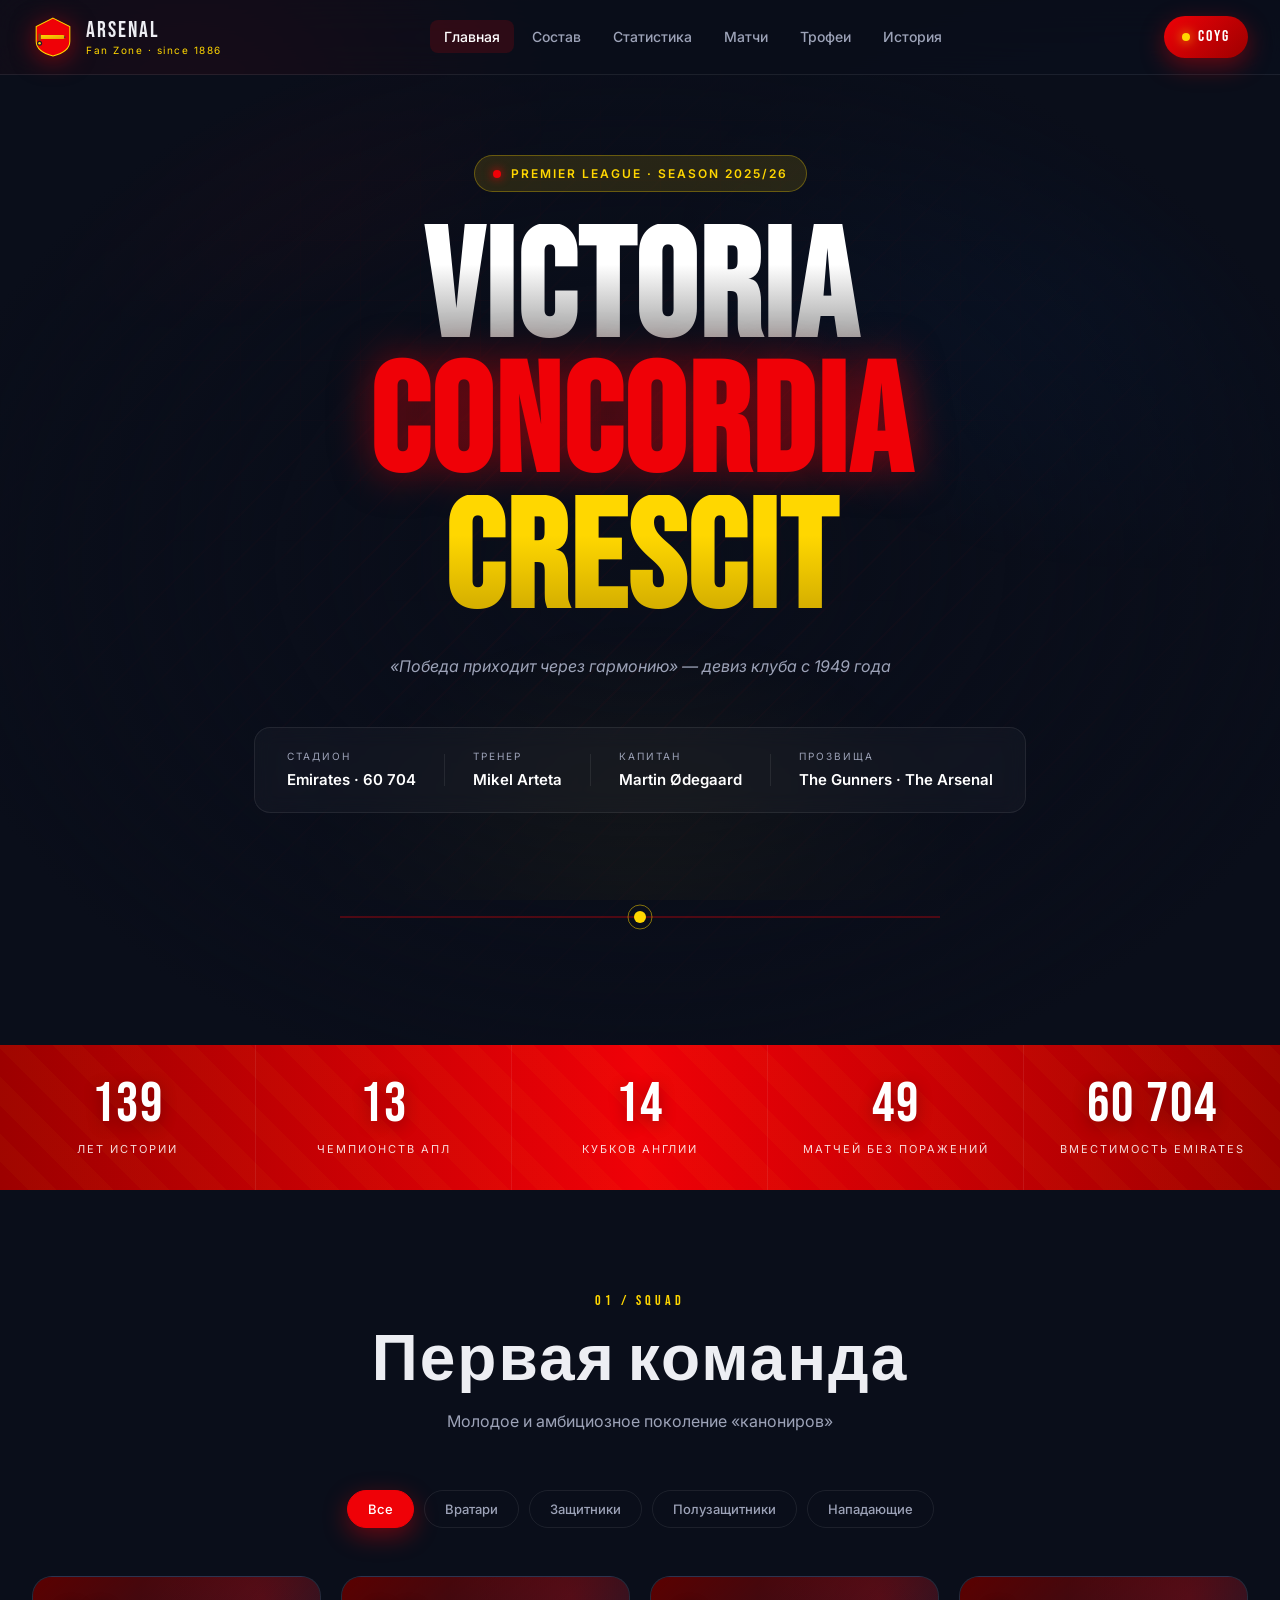
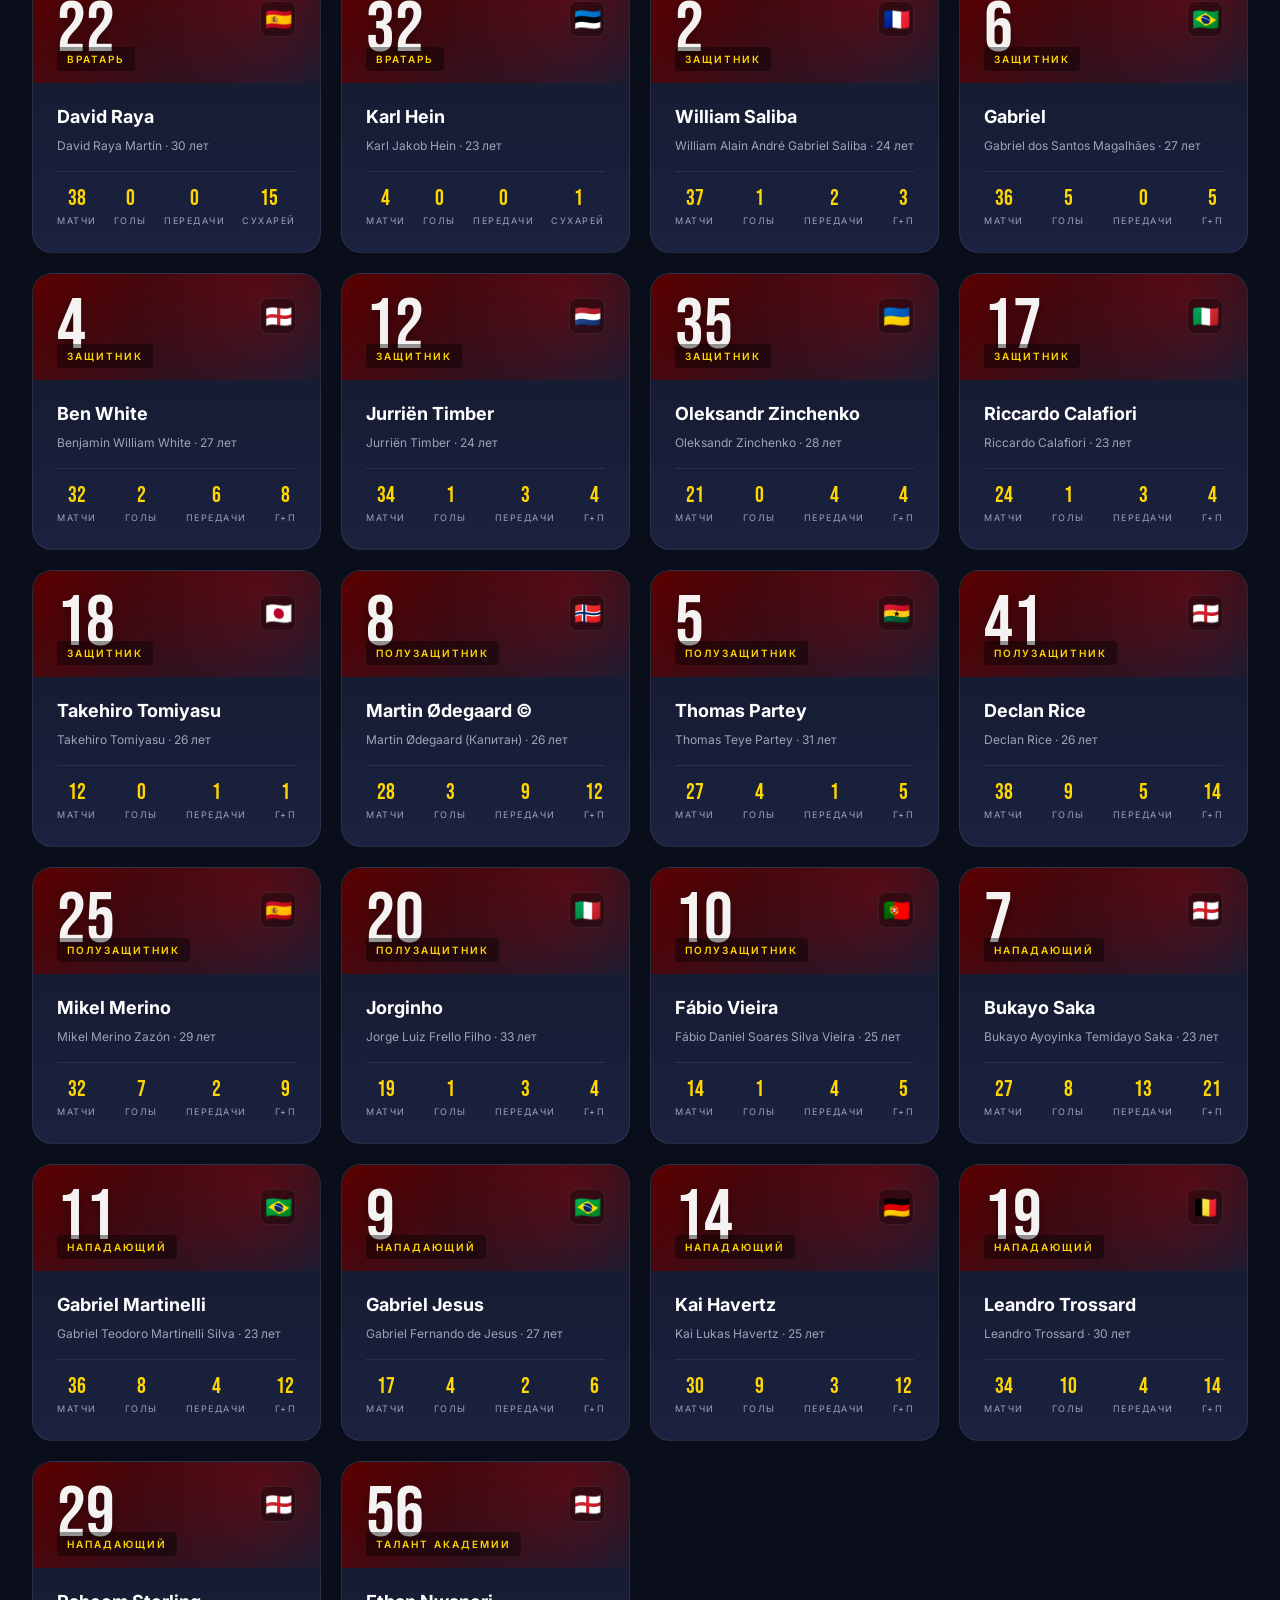
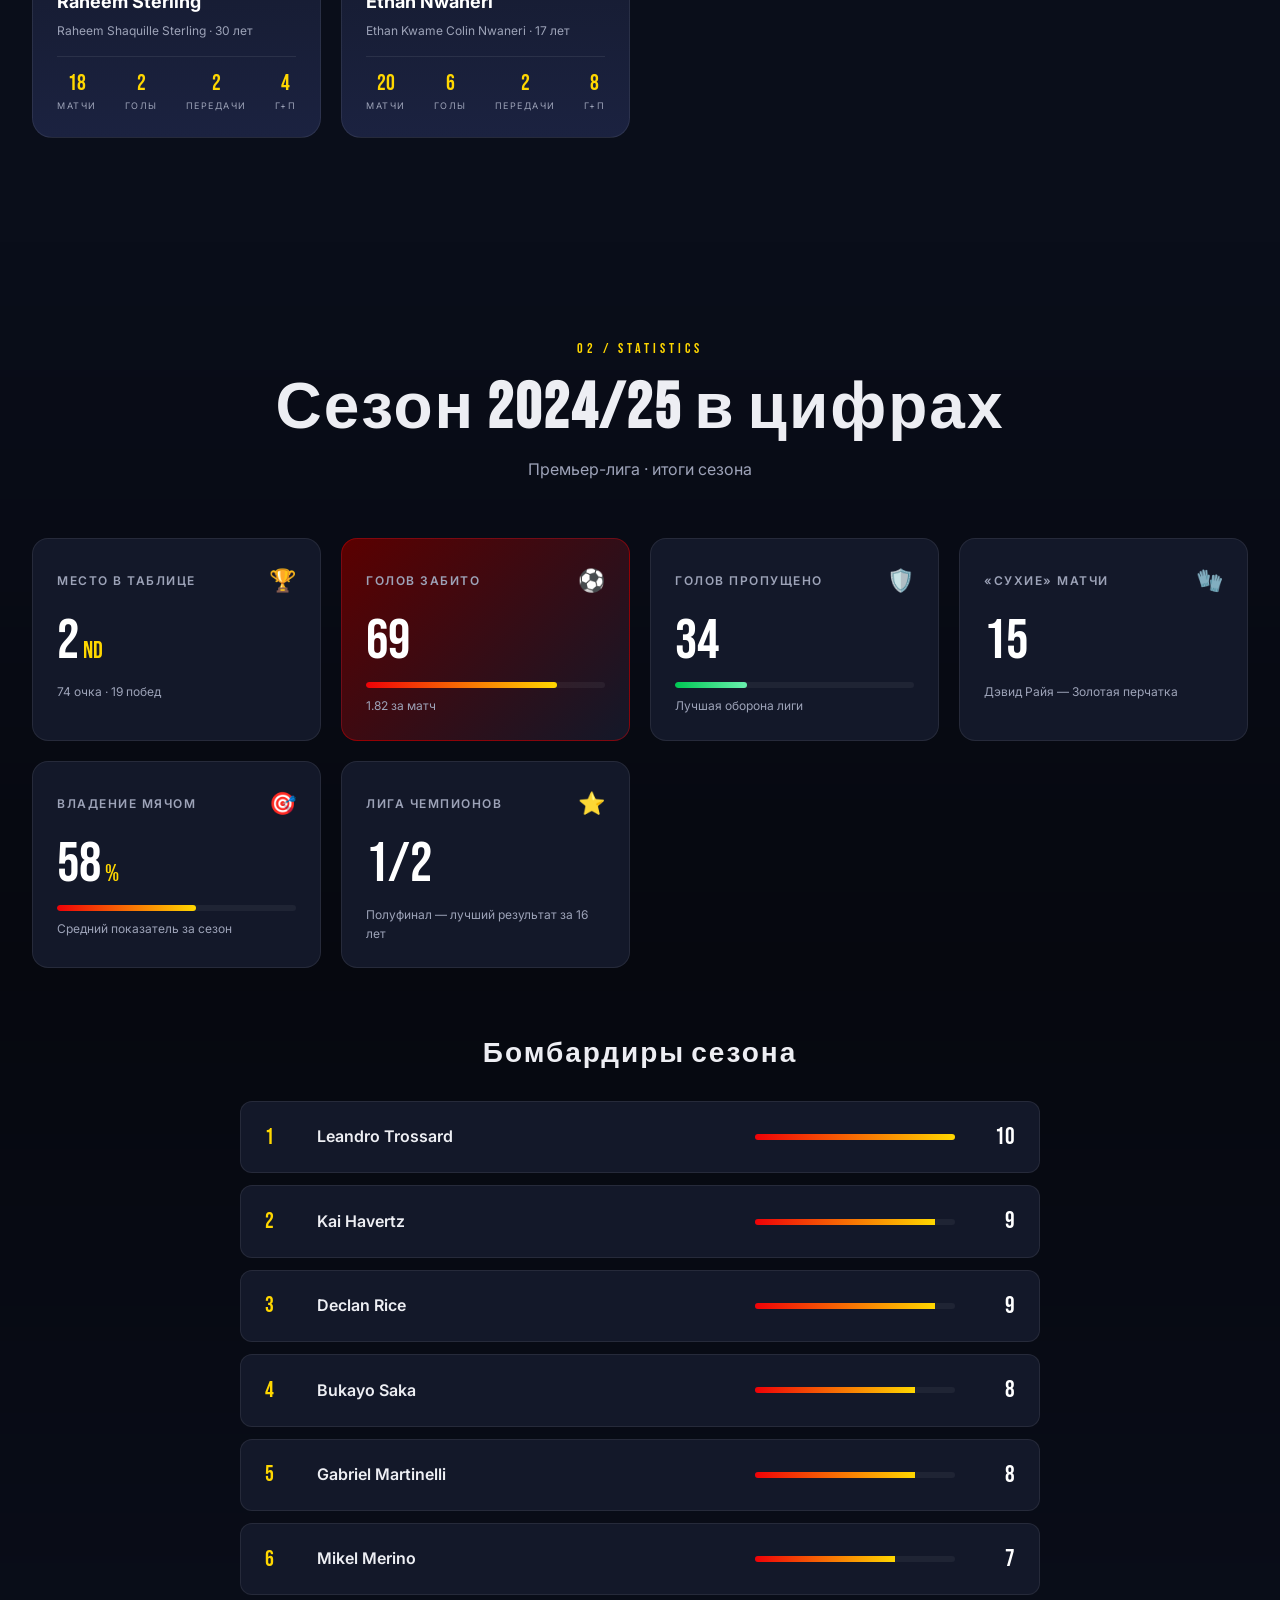
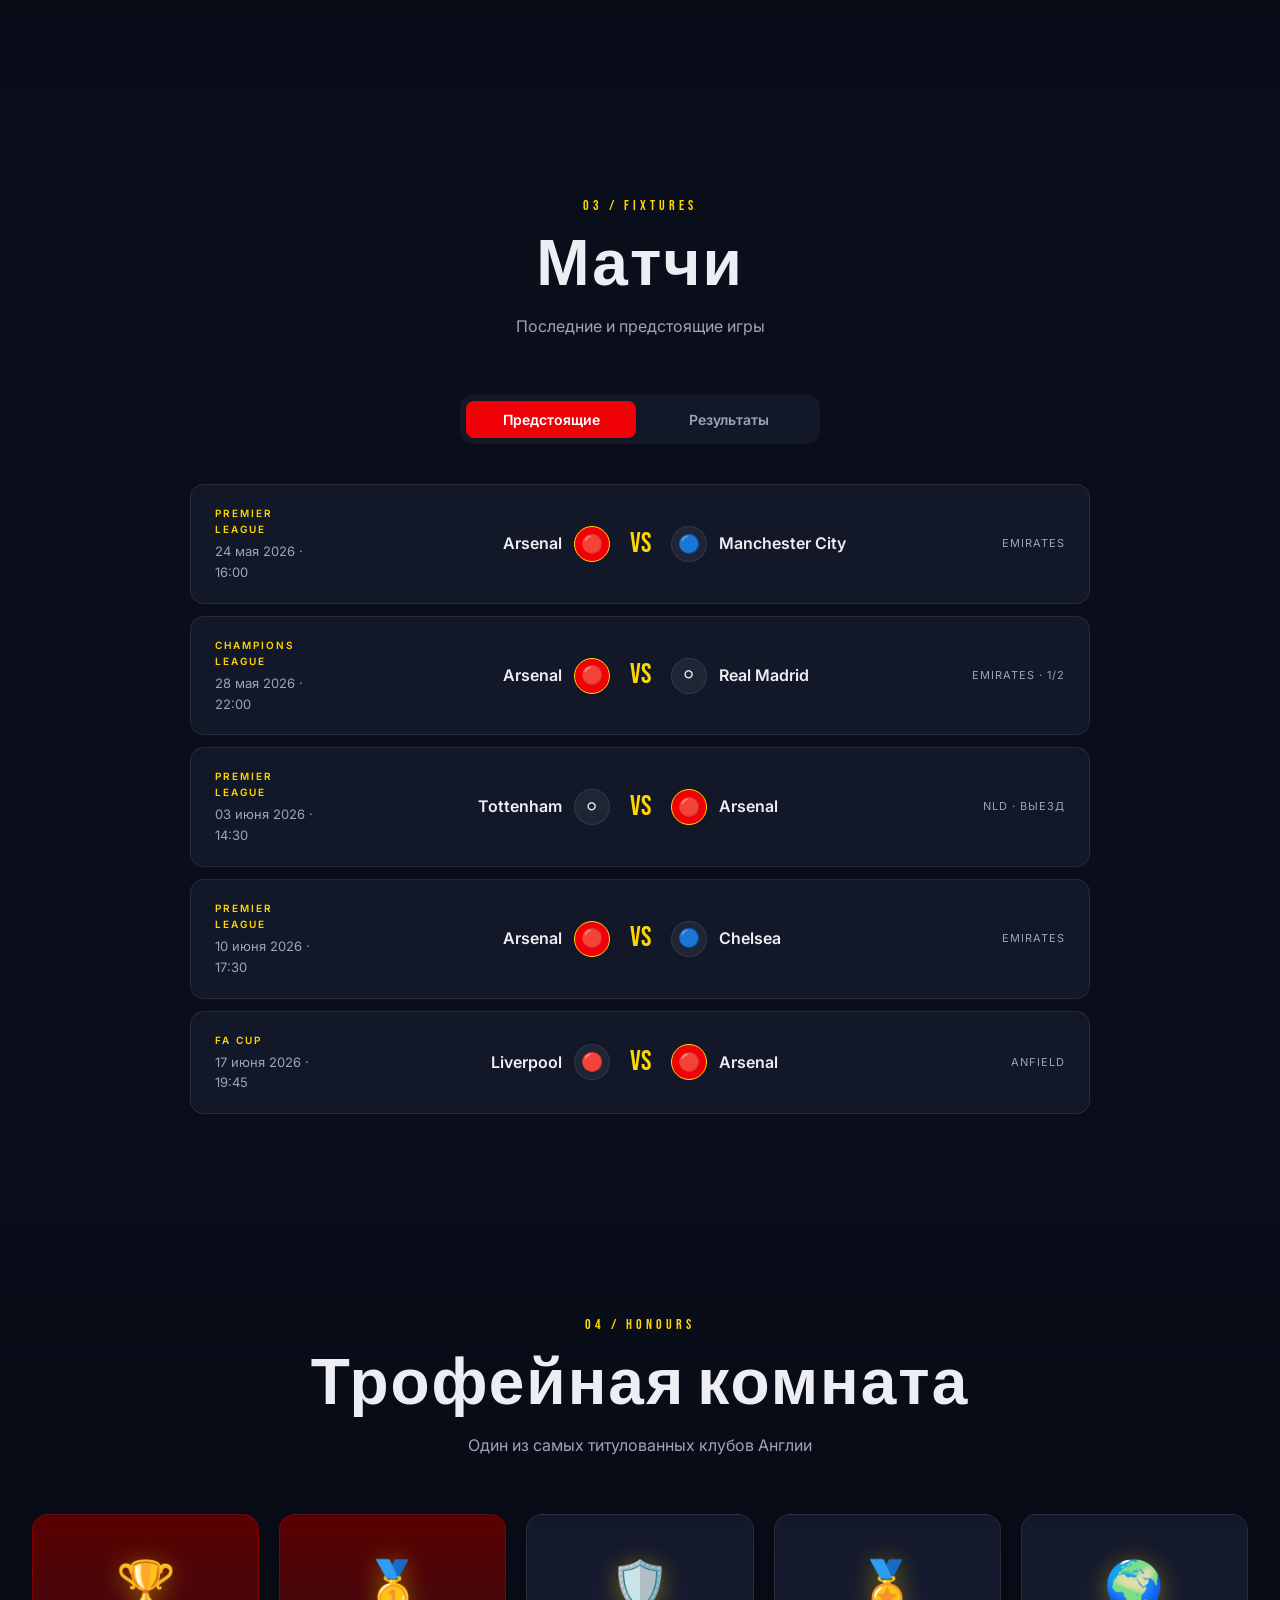
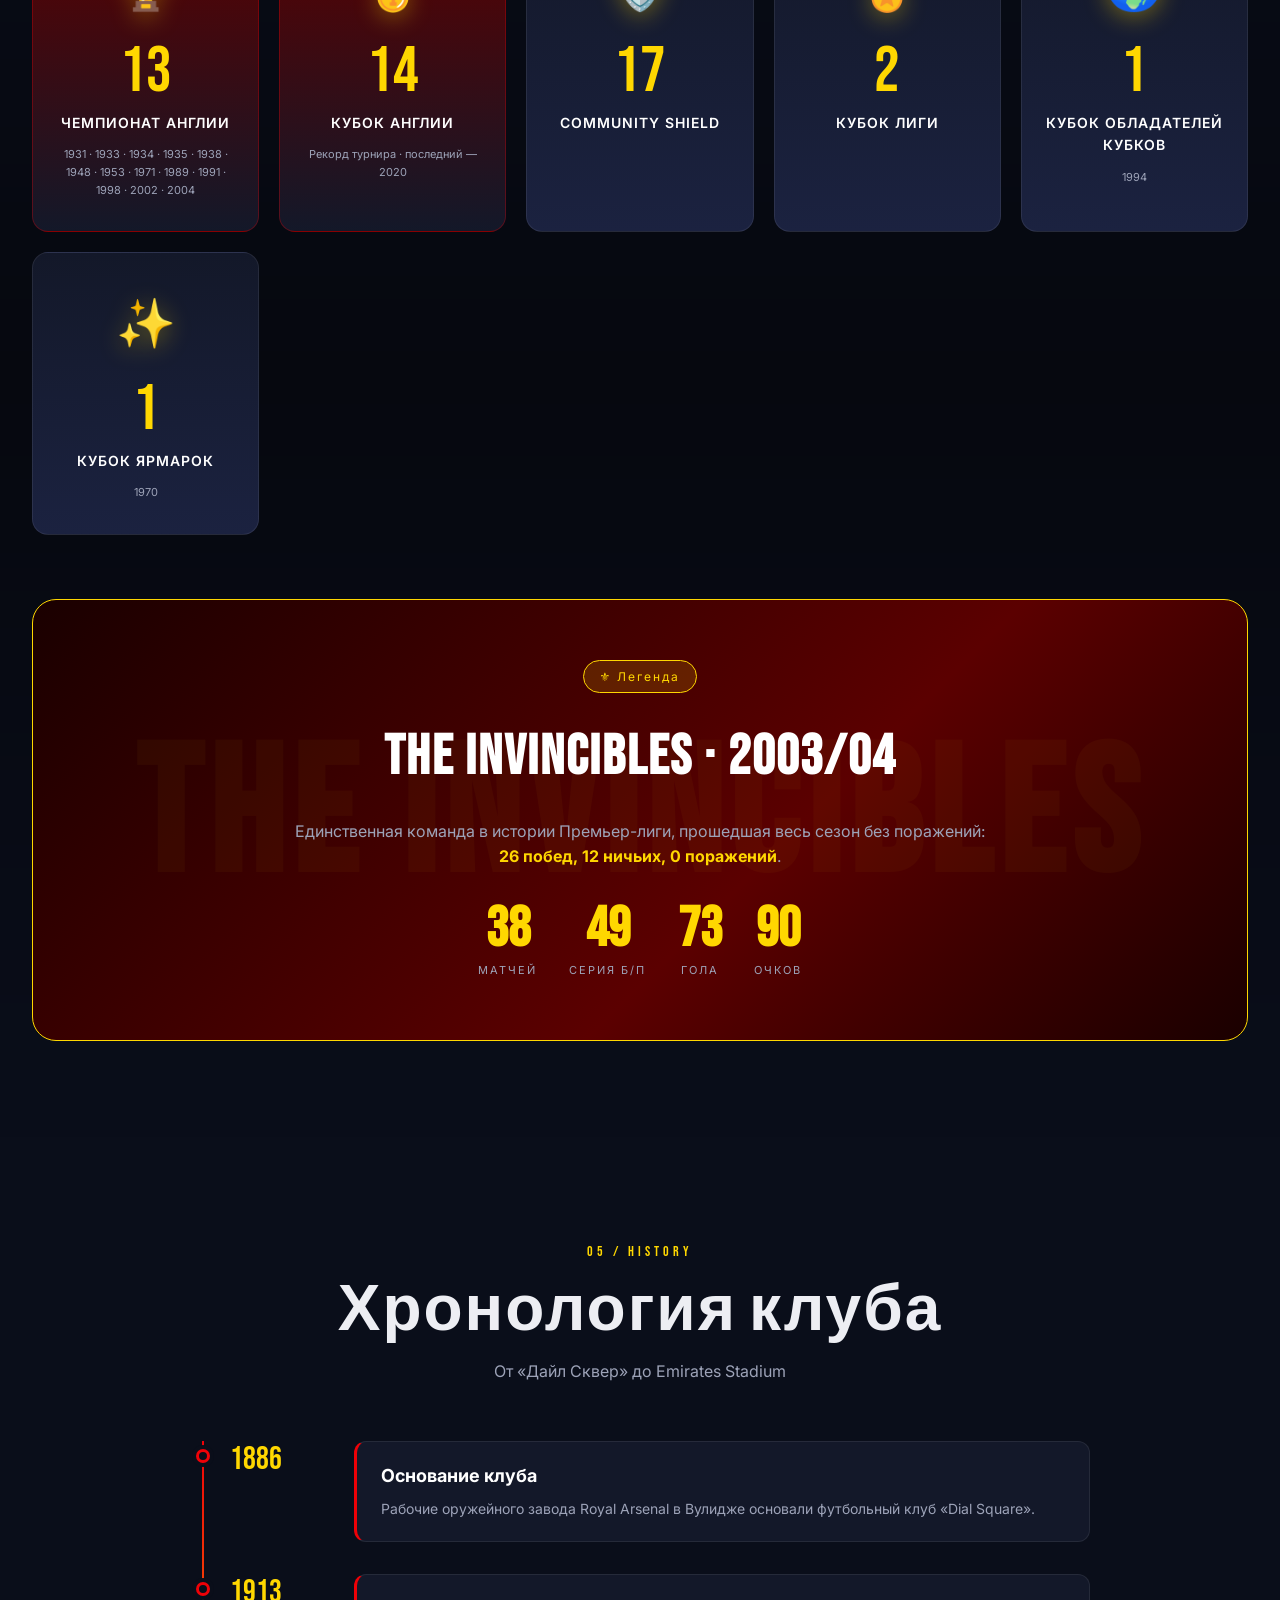
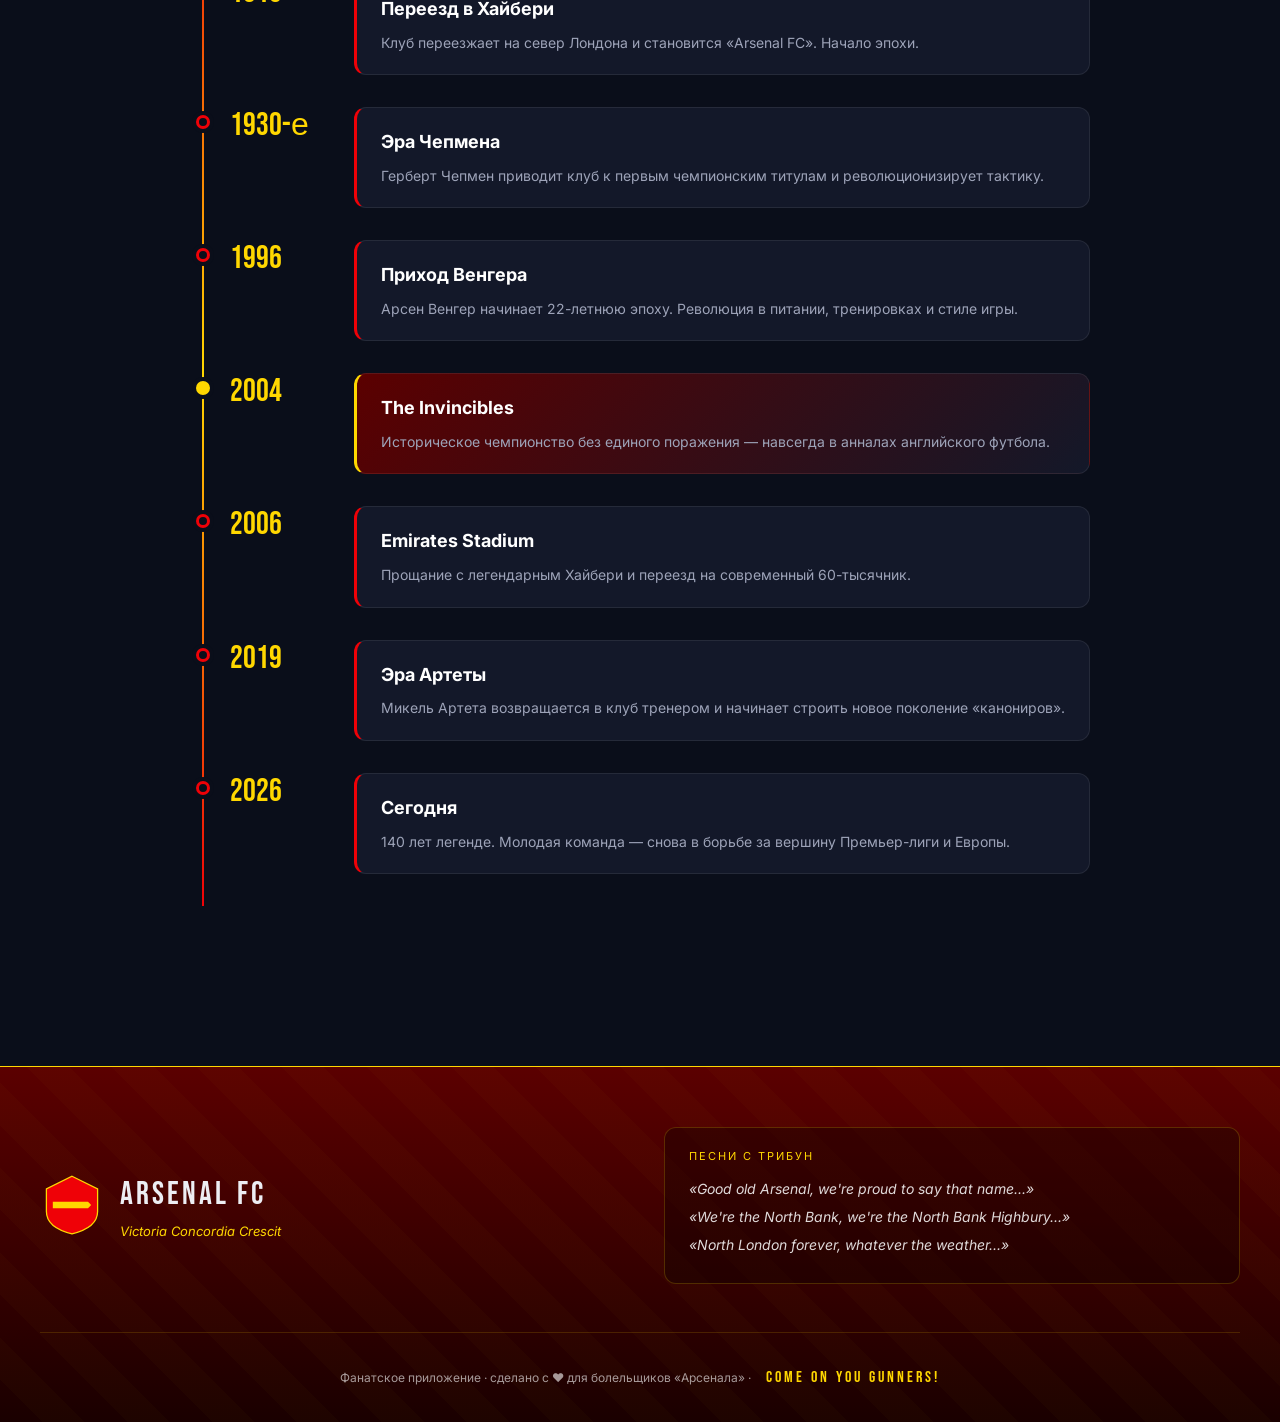
==== arsenal.html @ 3d3a4778 "Add single-file bundled version (arsenal.html) Self-contained HTML with inlined CSS and JS so the ap" ====
<!DOCTYPE html>
<html lang="ru">
<head>
<meta charset="UTF-8" />
<meta name="viewport" content="width=device-width, initial-scale=1.0" />
<title>Arsenal FC — Fan Zone</title>
<link rel="preconnect" href="https://fonts.googleapis.com">
<link rel="preconnect" href="https://fonts.gstatic.com" crossorigin>
<link href="https://fonts.googleapis.com/css2?family=Bebas+Neue&family=Inter:wght@300;400;500;600;700;900&display=swap" rel="stylesheet">
<style>
/* ===== Reset & base ===== */
*, *::before, *::after { box-sizing: border-box; margin: 0; padding: 0; }

:root {
  --red: #EF0107;
  --red-dark: #9D0000;
  --red-deep: #5B0000;
  --gold: #FFD700;
  --gold-dark: #C8A300;
  --navy: #023474;
  --ink: #0A0E1A;
  --ink-2: #131829;
  --ink-3: #1B2240;
  --paper: #F7F4EC;
  --text: #EDEEF3;
  --text-dim: #9DA3B8;
  --line: rgba(255,255,255,0.08);
}

html { scroll-behavior: smooth; }

body {
  font-family: 'Inter', system-ui, sans-serif;
  background: var(--ink);
  color: var(--text);
  line-height: 1.6;
  overflow-x: hidden;
  min-height: 100vh;
}

/* ===== Animated background ===== */
.bg-grid {
  position: fixed; inset: 0; z-index: -2;
  background-image:
    linear-gradient(rgba(239,1,7,0.04) 1px, transparent 1px),
    linear-gradient(90deg, rgba(239,1,7,0.04) 1px, transparent 1px);
  background-size: 60px 60px;
  mask-image: radial-gradient(ellipse 80% 50% at 50% 30%, #000 30%, transparent 80%);
}

.bg-glow {
  position: fixed; inset: 0; z-index: -1; pointer-events: none;
  background:
    radial-gradient(600px 400px at 15% 10%, rgba(239,1,7,0.25), transparent 60%),
    radial-gradient(800px 500px at 90% 30%, rgba(2,52,116,0.35), transparent 60%),
    radial-gradient(500px 400px at 50% 100%, rgba(255,215,0,0.08), transparent 70%);
}

/* ===== Navigation ===== */
.nav {
  position: sticky; top: 0; z-index: 100;
  background: rgba(10,14,26,0.75);
  backdrop-filter: blur(20px);
  border-bottom: 1px solid var(--line);
}
.nav-inner {
  max-width: 1400px; margin: 0 auto;
  padding: 16px 32px;
  display: flex; align-items: center; justify-content: space-between;
  gap: 32px;
}
.logo { display: flex; align-items: center; gap: 12px; }
.logo-svg { width: 42px; height: 42px; filter: drop-shadow(0 4px 12px rgba(239,1,7,0.5)); }
.logo-text { display: flex; flex-direction: column; line-height: 1; }
.logo-title { font-family: 'Bebas Neue', sans-serif; font-size: 22px; letter-spacing: 2px; }
.logo-sub { font-size: 10px; color: var(--gold); letter-spacing: 1.5px; margin-top: 3px; }

.nav-links {
  list-style: none; display: flex; gap: 4px;
}
.nav-links a {
  color: var(--text-dim); text-decoration: none;
  padding: 8px 14px; border-radius: 8px;
  font-size: 14px; font-weight: 500;
  transition: all .2s;
}
.nav-links a:hover, .nav-links a.active {
  color: #fff; background: rgba(239,1,7,0.15);
}

.nav-cta {
  background: linear-gradient(135deg, var(--red), var(--red-dark));
  color: #fff; padding: 8px 18px; border-radius: 999px;
  font-family: 'Bebas Neue', sans-serif; letter-spacing: 2px;
  display: flex; align-items: center; gap: 8px;
  box-shadow: 0 8px 24px rgba(239,1,7,0.4);
}
.live-dot {
  width: 8px; height: 8px; border-radius: 50%;
  background: var(--gold); box-shadow: 0 0 12px var(--gold);
  animation: pulse 1.5s infinite;
}
@keyframes pulse {
  0%, 100% { opacity: 1; transform: scale(1); }
  50% { opacity: 0.5; transform: scale(1.4); }
}

/* ===== HERO ===== */
.hero {
  min-height: 88vh;
  display: flex; align-items: center; justify-content: center;
  padding: 80px 32px;
  position: relative;
  text-align: center;
}
.hero::before {
  content: ''; position: absolute; inset: 0;
  background:
    radial-gradient(ellipse at center, transparent 0%, var(--ink) 80%),
    repeating-linear-gradient(135deg, rgba(239,1,7,0.03) 0 2px, transparent 2px 30px);
  pointer-events: none;
}
.hero-content { position: relative; max-width: 1100px; z-index: 2; }

.hero-tag {
  display: inline-flex; align-items: center; gap: 10px;
  background: rgba(255,215,0,0.12);
  border: 1px solid rgba(255,215,0,0.3);
  color: var(--gold);
  padding: 8px 18px; border-radius: 999px;
  font-size: 12px; letter-spacing: 2px; font-weight: 600;
  text-transform: uppercase;
  margin-bottom: 32px;
}
.pulse {
  width: 8px; height: 8px; border-radius: 50%;
  background: var(--red); box-shadow: 0 0 10px var(--red);
  animation: pulse 2s infinite;
}

.hero-title {
  font-family: 'Bebas Neue', sans-serif;
  font-size: clamp(60px, 12vw, 160px);
  line-height: 0.88;
  letter-spacing: 2px;
  margin-bottom: 24px;
}
.hero-title span { display: block; }
.line-1 {
  background: linear-gradient(180deg, #fff 30%, #888 100%);
  -webkit-background-clip: text; background-clip: text;
  -webkit-text-fill-color: transparent;
  animation: slideIn 1s ease forwards;
}
.line-2 {
  color: var(--red);
  text-shadow: 0 0 40px rgba(239,1,7,0.5);
  animation: slideIn 1s .2s ease forwards;
  opacity: 0; transform: translateY(40px);
}
.line-3 {
  background: linear-gradient(180deg, var(--gold) 30%, var(--gold-dark) 100%);
  -webkit-background-clip: text; background-clip: text;
  -webkit-text-fill-color: transparent;
  animation: slideIn 1s .4s ease forwards;
  opacity: 0; transform: translateY(40px);
}
@keyframes slideIn {
  to { opacity: 1; transform: translateY(0); }
}

.hero-motto {
  color: var(--text-dim); font-size: 16px; font-style: italic;
  margin-bottom: 48px; max-width: 600px; margin-inline: auto;
}

.hero-meta {
  display: inline-flex; align-items: center; gap: 28px;
  background: rgba(255,255,255,0.03);
  border: 1px solid var(--line);
  padding: 20px 32px; border-radius: 16px;
  backdrop-filter: blur(10px);
  flex-wrap: wrap; justify-content: center;
}
.meta-item { text-align: left; }
.meta-label {
  font-size: 10px; color: var(--text-dim);
  text-transform: uppercase; letter-spacing: 2px;
  margin-bottom: 4px;
}
.meta-value { font-size: 15px; font-weight: 600; color: #fff; }
.meta-divider {
  width: 1px; height: 32px;
  background: var(--line);
}

.hero-cannons { margin-top: 64px; }
.cannon-bar { width: 100%; max-width: 600px; }

/* ===== STATS BAR ===== */
.stats-bar {
  display: grid; grid-template-columns: repeat(5, 1fr);
  background: linear-gradient(90deg, var(--red-dark) 0%, var(--red) 50%, var(--red-dark) 100%);
  position: relative; overflow: hidden;
}
.stats-bar::before {
  content: ''; position: absolute; inset: 0;
  background-image: repeating-linear-gradient(45deg, transparent 0 20px, rgba(255,215,0,0.03) 20px 40px);
}
.stat-cell {
  padding: 32px 16px; text-align: center;
  border-right: 1px solid rgba(255,255,255,0.08);
  position: relative; z-index: 1;
}
.stat-cell:last-child { border-right: none; }
.stat-num {
  font-family: 'Bebas Neue', sans-serif;
  font-size: 56px; line-height: 1;
  color: #fff; letter-spacing: 2px;
  text-shadow: 0 4px 16px rgba(0,0,0,0.3);
}
.stat-label {
  font-size: 11px; color: rgba(255,255,255,0.85);
  text-transform: uppercase; letter-spacing: 2px;
  margin-top: 8px;
}

/* ===== Sections ===== */
.section {
  padding: 100px 32px;
  max-width: 1400px; margin: 0 auto;
}
.section-dark {
  background: linear-gradient(180deg, transparent, rgba(0,0,0,0.4), transparent);
  max-width: none; padding-inline: 32px;
}
.section-dark > * { max-width: 1400px; margin-inline: auto; }
.section-header { text-align: center; margin-bottom: 56px; }
.section-tag {
  font-family: 'Bebas Neue', sans-serif;
  font-size: 14px; color: var(--gold);
  letter-spacing: 4px; margin-bottom: 16px;
}
.section-title {
  font-family: 'Bebas Neue', sans-serif;
  font-size: clamp(40px, 6vw, 64px);
  letter-spacing: 2px; line-height: 1;
  margin-bottom: 16px;
}
.section-sub { color: var(--text-dim); font-size: 16px; }

/* ===== SQUAD ===== */
.squad-filters {
  display: flex; justify-content: center; gap: 10px;
  flex-wrap: wrap; margin-bottom: 48px;
}
.filter {
  background: transparent;
  border: 1px solid var(--line);
  color: var(--text-dim);
  padding: 10px 20px; border-radius: 999px;
  font-size: 13px; font-weight: 500;
  cursor: pointer; transition: all .2s;
  font-family: inherit;
}
.filter:hover { color: #fff; border-color: rgba(255,255,255,0.3); }
.filter.active {
  background: var(--red); border-color: var(--red);
  color: #fff;
  box-shadow: 0 8px 24px rgba(239,1,7,0.4);
}

.squad-grid {
  display: grid;
  grid-template-columns: repeat(auto-fill, minmax(260px, 1fr));
  gap: 20px;
}

.player-card {
  background: linear-gradient(180deg, var(--ink-2) 0%, var(--ink-3) 100%);
  border: 1px solid var(--line);
  border-radius: 20px;
  overflow: hidden;
  position: relative;
  transition: all .3s cubic-bezier(.2,.8,.2,1);
  cursor: pointer;
}
.player-card::before {
  content: ''; position: absolute; top: 0; left: 0; right: 0; height: 4px;
  background: linear-gradient(90deg, var(--red), var(--gold), var(--red));
  opacity: 0; transition: opacity .3s;
}
.player-card:hover {
  transform: translateY(-8px);
  border-color: rgba(239,1,7,0.4);
  box-shadow: 0 20px 50px rgba(239,1,7,0.2);
}
.player-card:hover::before { opacity: 1; }

.player-top {
  padding: 24px;
  background:
    radial-gradient(circle at 80% 20%, rgba(239,1,7,0.2), transparent 50%),
    linear-gradient(135deg, var(--red-deep), transparent);
  position: relative;
  display: flex; align-items: flex-start; justify-content: space-between;
}
.player-num {
  font-family: 'Bebas Neue', sans-serif;
  font-size: 72px; line-height: 0.8;
  color: rgba(255,255,255,0.95);
  text-shadow: 0 4px 12px rgba(0,0,0,0.4);
}
.player-flag {
  width: 36px; height: 36px;
  display: flex; align-items: center; justify-content: center;
  background: rgba(0,0,0,0.3);
  border-radius: 8px;
  font-size: 22px;
  border: 1px solid var(--line);
}
.player-pos-badge {
  position: absolute; bottom: 12px; left: 24px;
  font-size: 10px; letter-spacing: 2px;
  color: var(--gold); font-weight: 600;
  background: rgba(0,0,0,0.4);
  padding: 4px 10px; border-radius: 4px;
  text-transform: uppercase;
}

.player-info { padding: 20px 24px 24px; }
.player-name {
  font-size: 18px; font-weight: 700;
  color: #fff; margin-bottom: 4px;
}
.player-fullname {
  font-size: 12px; color: var(--text-dim);
  margin-bottom: 16px;
}
.player-stats {
  display: flex; justify-content: space-between;
  padding-top: 16px;
  border-top: 1px solid var(--line);
}
.pstat { text-align: center; }
.pstat-val {
  font-family: 'Bebas Neue', sans-serif;
  font-size: 22px; color: var(--gold); line-height: 1;
}
.pstat-lab {
  font-size: 9px; color: var(--text-dim);
  letter-spacing: 1.5px; text-transform: uppercase;
  margin-top: 4px;
}

/* ===== STATS GRID ===== */
.stats-grid {
  display: grid;
  grid-template-columns: repeat(auto-fit, minmax(280px, 1fr));
  gap: 20px;
  margin-bottom: 64px;
}
.stat-card {
  background: var(--ink-2);
  border: 1px solid var(--line);
  border-radius: 16px;
  padding: 24px;
  position: relative;
  overflow: hidden;
  transition: all .3s;
}
.stat-card:hover {
  border-color: rgba(239,1,7,0.4);
  transform: translateY(-4px);
}
.stat-card.highlight {
  background: linear-gradient(135deg, var(--red-deep), var(--ink-2));
  border-color: rgba(239,1,7,0.4);
}
.stat-card-head {
  display: flex; align-items: center; justify-content: space-between;
  margin-bottom: 16px;
}
.stat-card-title {
  font-size: 12px; color: var(--text-dim);
  text-transform: uppercase; letter-spacing: 1.5px;
  font-weight: 600;
}
.stat-card-icon { font-size: 22px; }
.stat-card-value {
  font-family: 'Bebas Neue', sans-serif;
  font-size: 56px; line-height: 1;
  color: #fff; margin-bottom: 12px;
}
.stat-card-value .suffix { font-size: 24px; color: var(--gold); margin-left: 4px; }
.stat-card-foot {
  font-size: 12px; color: var(--text-dim);
  margin-top: 8px;
}
.progress {
  width: 100%; height: 6px;
  background: rgba(255,255,255,0.05);
  border-radius: 999px; overflow: hidden;
}
.progress-fill {
  height: 100%; width: var(--w);
  background: linear-gradient(90deg, var(--red), var(--gold));
  border-radius: 999px;
  animation: grow 1.5s ease;
}
.progress-fill.green {
  background: linear-gradient(90deg, #00C853, #69F0AE);
}
@keyframes grow { from { width: 0; } }

/* Top scorers */
.top-scorers { margin-top: 56px; }
.block-title {
  font-family: 'Bebas Neue', sans-serif;
  font-size: 28px; letter-spacing: 2px;
  margin-bottom: 24px; text-align: center;
}
.scorer-list {
  display: flex; flex-direction: column; gap: 12px;
  max-width: 800px; margin: 0 auto;
}
.scorer {
  display: grid;
  grid-template-columns: 32px 1fr auto auto;
  gap: 20px; align-items: center;
  background: var(--ink-2);
  padding: 16px 24px; border-radius: 12px;
  border: 1px solid var(--line);
  transition: all .2s;
}
.scorer:hover {
  border-color: rgba(239,1,7,0.4);
  transform: translateX(6px);
}
.scorer-rank {
  font-family: 'Bebas Neue', sans-serif;
  font-size: 22px; color: var(--gold);
}
.scorer-name { font-weight: 600; }
.scorer-bar {
  width: 200px; height: 6px;
  background: rgba(255,255,255,0.05);
  border-radius: 999px; overflow: hidden;
}
.scorer-bar-fill {
  height: 100%;
  background: linear-gradient(90deg, var(--red), var(--gold));
}
.scorer-goals {
  font-family: 'Bebas Neue', sans-serif;
  font-size: 24px; color: #fff;
  min-width: 40px; text-align: right;
}

/* ===== MATCHES ===== */
.match-tabs {
  display: flex; justify-content: center; gap: 8px;
  margin-bottom: 40px;
  background: var(--ink-2);
  padding: 6px; border-radius: 12px;
  max-width: 360px; margin-inline: auto;
}
.match-tab {
  flex: 1;
  background: transparent; border: none;
  color: var(--text-dim);
  padding: 10px 20px; border-radius: 8px;
  font-size: 14px; font-weight: 600;
  cursor: pointer; transition: all .2s;
  font-family: inherit;
}
.match-tab.active {
  background: var(--red); color: #fff;
}

.match-list {
  display: flex; flex-direction: column; gap: 12px;
  max-width: 900px; margin: 0 auto;
}
.match {
  background: var(--ink-2);
  border: 1px solid var(--line);
  border-radius: 14px;
  padding: 20px 24px;
  display: grid;
  grid-template-columns: 100px 1fr auto 1fr 100px;
  gap: 20px; align-items: center;
  transition: all .2s;
}
.match:hover { border-color: rgba(239,1,7,0.4); }
.match-comp {
  font-size: 10px; letter-spacing: 2px;
  color: var(--gold); font-weight: 600;
  text-transform: uppercase;
}
.match-date {
  font-size: 13px; color: var(--text-dim);
  margin-top: 4px;
}
.match-team {
  display: flex; align-items: center; gap: 12px;
  font-weight: 600;
}
.match-team.home { justify-content: flex-end; text-align: right; }
.match-team.away { justify-content: flex-start; }
.team-badge {
  width: 36px; height: 36px;
  border-radius: 50%;
  display: flex; align-items: center; justify-content: center;
  font-size: 18px;
  background: rgba(255,255,255,0.06);
  border: 1px solid var(--line);
  flex-shrink: 0;
}
.team-badge.arsenal {
  background: var(--red);
  border-color: var(--gold);
  color: #fff;
}
.match-vs {
  font-family: 'Bebas Neue', sans-serif;
  font-size: 28px; color: var(--gold);
  text-align: center;
}
.match-score {
  font-family: 'Bebas Neue', sans-serif;
  font-size: 28px; color: #fff;
  background: rgba(0,0,0,0.3);
  padding: 4px 16px; border-radius: 8px;
  text-align: center;
}
.match-score.win { color: #4CAF50; }
.match-score.loss { color: #FF5252; }
.match-score.draw { color: var(--gold); }
.match-venue {
  font-size: 11px; color: var(--text-dim);
  text-align: right;
  text-transform: uppercase; letter-spacing: 1px;
}

/* ===== TROPHIES ===== */
.trophy-grid {
  display: grid;
  grid-template-columns: repeat(auto-fit, minmax(220px, 1fr));
  gap: 20px;
  margin-bottom: 64px;
}
.trophy {
  background: linear-gradient(180deg, var(--ink-2) 0%, var(--ink-3) 100%);
  border: 1px solid var(--line);
  border-radius: 16px;
  padding: 32px 24px;
  text-align: center;
  position: relative;
  overflow: hidden;
  transition: all .3s;
}
.trophy::before {
  content: ''; position: absolute; inset: 0;
  background: radial-gradient(circle at 50% 0%, rgba(255,215,0,0.15), transparent 60%);
  opacity: 0; transition: opacity .3s;
}
.trophy:hover { transform: translateY(-6px); border-color: rgba(255,215,0,0.4); }
.trophy:hover::before { opacity: 1; }
.trophy.big {
  background: linear-gradient(180deg, var(--red-deep) 0%, var(--ink-2) 100%);
  border-color: rgba(239,1,7,0.3);
}
.trophy-icon {
  font-size: 48px; margin-bottom: 16px;
  filter: drop-shadow(0 4px 12px rgba(255,215,0,0.4));
}
.trophy-count {
  font-family: 'Bebas Neue', sans-serif;
  font-size: 64px; line-height: 1;
  color: var(--gold);
  margin-bottom: 8px;
}
.trophy-name {
  font-size: 14px; font-weight: 600;
  color: #fff; margin-bottom: 12px;
  text-transform: uppercase; letter-spacing: 1px;
}
.trophy-years {
  font-size: 11px; color: var(--text-dim);
  line-height: 1.6;
}

/* Invincibles */
.invincibles {
  position: relative;
  border-radius: 24px;
  overflow: hidden;
  background: linear-gradient(135deg, #1a0000, var(--red-deep) 60%, #1a0000);
  border: 1px solid var(--gold);
  padding: 60px 40px;
  text-align: center;
}
.invincibles-bg {
  position: absolute; inset: 0;
  font-family: 'Bebas Neue', sans-serif;
  font-size: clamp(60px, 14vw, 220px);
  font-weight: 900;
  color: rgba(255,215,0,0.04);
  display: flex; align-items: center; justify-content: center;
  white-space: nowrap; letter-spacing: 8px;
  pointer-events: none;
}
.invincibles-content { position: relative; z-index: 2; }
.invincibles-tag {
  display: inline-block;
  background: rgba(255,215,0,0.15);
  border: 1px solid var(--gold);
  color: var(--gold);
  padding: 6px 16px; border-radius: 999px;
  font-size: 12px; letter-spacing: 2px;
  margin-bottom: 20px;
}
.invincibles h3 {
  font-family: 'Bebas Neue', sans-serif;
  font-size: clamp(36px, 6vw, 56px);
  color: #fff; letter-spacing: 2px;
  margin-bottom: 16px;
}
.invincibles p {
  max-width: 700px; margin: 0 auto 32px;
  font-size: 16px; color: var(--text-dim);
}
.invincibles p strong { color: var(--gold); }
.invincibles-stats {
  display: flex; justify-content: center;
  gap: 32px; flex-wrap: wrap;
}
.invincibles-stats > div {
  display: flex; flex-direction: column;
  align-items: center; gap: 4px;
}
.invincibles-stats b {
  font-family: 'Bebas Neue', sans-serif;
  font-size: 56px; color: var(--gold); line-height: 1;
}
.invincibles-stats span {
  font-size: 11px; color: var(--text-dim);
  letter-spacing: 2px; text-transform: uppercase;
}

/* ===== TIMELINE ===== */
.timeline {
  position: relative;
  max-width: 900px; margin: 0 auto;
  padding-left: 40px;
}
.timeline::before {
  content: ''; position: absolute;
  left: 12px; top: 0; bottom: 0; width: 2px;
  background: linear-gradient(180deg, var(--red), var(--gold), var(--red));
}
.t-item {
  position: relative; padding-bottom: 32px;
  display: flex; gap: 24px; align-items: flex-start;
}
.t-item::before {
  content: ''; position: absolute;
  left: -34px; top: 8px;
  width: 14px; height: 14px; border-radius: 50%;
  background: var(--ink); border: 3px solid var(--red);
  box-shadow: 0 0 0 4px var(--ink);
}
.t-item.highlight::before { background: var(--gold); border-color: var(--gold); }
.t-year {
  font-family: 'Bebas Neue', sans-serif;
  font-size: 32px; color: var(--gold);
  min-width: 100px; line-height: 1.2;
}
.t-card {
  flex: 1;
  background: var(--ink-2);
  border: 1px solid var(--line);
  border-left: 3px solid var(--red);
  border-radius: 12px;
  padding: 20px 24px;
  transition: all .2s;
}
.t-card:hover {
  border-left-color: var(--gold);
  transform: translateX(6px);
}
.t-item.highlight .t-card {
  border-left-color: var(--gold);
  background: linear-gradient(135deg, var(--red-deep), var(--ink-2));
}
.t-card h4 {
  font-size: 18px; font-weight: 700;
  color: #fff; margin-bottom: 8px;
}
.t-card p { color: var(--text-dim); font-size: 14px; }

/* ===== FOOTER ===== */
.footer {
  background: linear-gradient(180deg, var(--red-deep), #1a0000);
  padding: 60px 32px 32px;
  margin-top: 60px;
  border-top: 1px solid var(--gold);
  position: relative;
  overflow: hidden;
}
.footer::before {
  content: ''; position: absolute; inset: 0;
  background-image: repeating-linear-gradient(45deg, transparent 0 30px, rgba(255,215,0,0.02) 30px 60px);
}
.footer-inner {
  max-width: 1200px; margin: 0 auto;
  display: grid;
  grid-template-columns: 1fr 1fr;
  gap: 48px;
  position: relative;
}
.footer-brand { display: flex; align-items: center; gap: 16px; }
.footer-logo { width: 64px; height: 64px; }
.footer-title {
  font-family: 'Bebas Neue', sans-serif;
  font-size: 32px; letter-spacing: 3px;
}
.footer-motto { color: var(--gold); font-size: 13px; font-style: italic; }
.footer-chants {
  background: rgba(0,0,0,0.3);
  border: 1px solid rgba(255,215,0,0.2);
  border-radius: 12px;
  padding: 20px 24px;
}
.chant-title {
  font-size: 11px; color: var(--gold);
  text-transform: uppercase; letter-spacing: 2px;
  margin-bottom: 12px;
}
.chant {
  font-style: italic; color: rgba(255,255,255,0.85);
  font-size: 14px; margin-bottom: 6px;
}
.footer-bottom {
  grid-column: 1 / -1;
  text-align: center;
  font-size: 12px; color: rgba(255,255,255,0.6);
  padding-top: 32px;
  border-top: 1px solid rgba(255,215,0,0.15);
}
.coyg {
  color: var(--gold);
  font-family: 'Bebas Neue', sans-serif;
  letter-spacing: 3px;
  font-size: 16px;
  margin-left: 12px;
}

/* ===== Responsive ===== */
@media (max-width: 900px) {
  .nav-links { display: none; }
  .stats-bar { grid-template-columns: repeat(2, 1fr); }
  .stat-cell:nth-child(odd) { border-right: 1px solid rgba(255,255,255,0.08); }
  .match { grid-template-columns: 1fr; gap: 12px; text-align: center; }
  .match-team.home, .match-team.away { justify-content: center; }
  .match-venue { text-align: center; }
  .footer-inner { grid-template-columns: 1fr; }
  .hero-meta { gap: 16px; padding: 16px; }
  .meta-divider { display: none; }
  .section { padding: 60px 16px; }
}

/* Reveal on scroll */
.reveal {
  opacity: 0; transform: translateY(30px);
  transition: all .8s cubic-bezier(.2,.8,.2,1);
}
.reveal.visible { opacity: 1; transform: translateY(0); }

</style>
</head>
<body>

<!-- ANIMATED BACKGROUND -->
<div class="bg-grid"></div>
<div class="bg-glow"></div>

<!-- NAVIGATION -->
<nav class="nav">
  <div class="nav-inner">
    <div class="logo">
      <svg viewBox="0 0 100 100" class="logo-svg" xmlns="http://www.w3.org/2000/svg">
        <defs>
          <linearGradient id="cannonGrad" x1="0" y1="0" x2="1" y2="1">
            <stop offset="0%" stop-color="#FFD700"/>
            <stop offset="100%" stop-color="#E5A100"/>
          </linearGradient>
        </defs>
        <path d="M50 5 L90 25 L90 60 Q90 85 50 95 Q10 85 10 60 L10 25 Z"
              fill="#EF0107" stroke="#FFD700" stroke-width="2.5"/>
        <path d="M20 45 L75 45 L80 50 L75 55 L20 55 Z" fill="url(#cannonGrad)"/>
        <circle cx="78" cy="50" r="2" fill="#1a1a2e"/>
        <rect x="15" y="42" width="6" height="16" fill="#8B4513"/>
        <circle cx="18" cy="65" r="6" fill="#1a1a2e"/>
        <circle cx="18" cy="65" r="3" fill="#FFD700"/>
      </svg>
      <div class="logo-text">
        <span class="logo-title">ARSENAL</span>
        <span class="logo-sub">Fan Zone · since 1886</span>
      </div>
    </div>
    <ul class="nav-links">
      <li><a href="#hero" class="active">Главная</a></li>
      <li><a href="#squad">Состав</a></li>
      <li><a href="#stats">Статистика</a></li>
      <li><a href="#matches">Матчи</a></li>
      <li><a href="#trophies">Трофеи</a></li>
      <li><a href="#history">История</a></li>
    </ul>
    <div class="nav-cta">
      <span class="live-dot"></span> COYG
    </div>
  </div>
</nav>

<!-- HERO -->
<section id="hero" class="hero">
  <div class="hero-content">
    <div class="hero-tag">
      <span class="pulse"></span> Premier League · Season 2025/26
    </div>
    <h1 class="hero-title">
      <span class="line-1">VICTORIA</span>
      <span class="line-2">CONCORDIA</span>
      <span class="line-3">CRESCIT</span>
    </h1>
    <p class="hero-motto">«Победа приходит через гармонию» — девиз клуба с 1949 года</p>
    <div class="hero-meta">
      <div class="meta-item">
        <div class="meta-label">Стадион</div>
        <div class="meta-value">Emirates · 60 704</div>
      </div>
      <div class="meta-divider"></div>
      <div class="meta-item">
        <div class="meta-label">Тренер</div>
        <div class="meta-value">Mikel Arteta</div>
      </div>
      <div class="meta-divider"></div>
      <div class="meta-item">
        <div class="meta-label">Капитан</div>
        <div class="meta-value">Martin Ødegaard</div>
      </div>
      <div class="meta-divider"></div>
      <div class="meta-item">
        <div class="meta-label">Прозвища</div>
        <div class="meta-value">The Gunners · The Arsenal</div>
      </div>
    </div>
    <div class="hero-cannons">
      <svg viewBox="0 0 600 80" class="cannon-bar">
        <line x1="0" y1="40" x2="600" y2="40" stroke="#EF0107" stroke-width="2" opacity="0.3"/>
        <circle cx="300" cy="40" r="6" fill="#FFD700"/>
        <circle cx="300" cy="40" r="12" fill="none" stroke="#FFD700" stroke-width="1" opacity="0.5"/>
      </svg>
    </div>
  </div>
</section>

<!-- LIVE STATS BAR -->
<section class="stats-bar">
  <div class="stat-cell">
    <div class="stat-num" data-target="139">0</div>
    <div class="stat-label">Лет истории</div>
  </div>
  <div class="stat-cell">
    <div class="stat-num" data-target="13">0</div>
    <div class="stat-label">Чемпионств АПЛ</div>
  </div>
  <div class="stat-cell">
    <div class="stat-num" data-target="14">0</div>
    <div class="stat-label">Кубков Англии</div>
  </div>
  <div class="stat-cell">
    <div class="stat-num" data-target="49">0</div>
    <div class="stat-label">Матчей без поражений</div>
  </div>
  <div class="stat-cell">
    <div class="stat-num" data-target="60704">0</div>
    <div class="stat-label">Вместимость Emirates</div>
  </div>
</section>

<!-- SQUAD -->
<section id="squad" class="section">
  <div class="section-header">
    <div class="section-tag">01 / SQUAD</div>
    <h2 class="section-title">Первая команда</h2>
    <p class="section-sub">Молодое и амбициозное поколение «канониров»</p>
  </div>

  <div class="squad-filters">
    <button class="filter active" data-pos="all">Все</button>
    <button class="filter" data-pos="gk">Вратари</button>
    <button class="filter" data-pos="df">Защитники</button>
    <button class="filter" data-pos="mf">Полузащитники</button>
    <button class="filter" data-pos="fw">Нападающие</button>
  </div>

  <div class="squad-grid" id="squadGrid"></div>
</section>

<!-- STATS -->
<section id="stats" class="section section-dark">
  <div class="section-header">
    <div class="section-tag">02 / STATISTICS</div>
    <h2 class="section-title">Сезон 2024/25 в цифрах</h2>
    <p class="section-sub">Премьер-лига · итоги сезона</p>
  </div>

  <div class="stats-grid">
    <div class="stat-card">
      <div class="stat-card-head">
        <div class="stat-card-title">Место в таблице</div>
        <div class="stat-card-icon">🏆</div>
      </div>
      <div class="stat-card-value">2<span class="suffix">nd</span></div>
      <div class="stat-card-foot">74 очка · 19 побед</div>
    </div>
    <div class="stat-card highlight">
      <div class="stat-card-head">
        <div class="stat-card-title">Голов забито</div>
        <div class="stat-card-icon">⚽</div>
      </div>
      <div class="stat-card-value">69</div>
      <div class="progress"><div class="progress-fill" style="--w: 80%"></div></div>
      <div class="stat-card-foot">1.82 за матч</div>
    </div>
    <div class="stat-card">
      <div class="stat-card-head">
        <div class="stat-card-title">Голов пропущено</div>
        <div class="stat-card-icon">🛡️</div>
      </div>
      <div class="stat-card-value">34</div>
      <div class="progress"><div class="progress-fill green" style="--w: 30%"></div></div>
      <div class="stat-card-foot">Лучшая оборона лиги</div>
    </div>
    <div class="stat-card">
      <div class="stat-card-head">
        <div class="stat-card-title">«Сухие» матчи</div>
        <div class="stat-card-icon">🧤</div>
      </div>
      <div class="stat-card-value">15</div>
      <div class="stat-card-foot">Дэвид Райя — Золотая перчатка</div>
    </div>
    <div class="stat-card">
      <div class="stat-card-head">
        <div class="stat-card-title">Владение мячом</div>
        <div class="stat-card-icon">🎯</div>
      </div>
      <div class="stat-card-value">58<span class="suffix">%</span></div>
      <div class="progress"><div class="progress-fill" style="--w: 58%"></div></div>
      <div class="stat-card-foot">Средний показатель за сезон</div>
    </div>
    <div class="stat-card">
      <div class="stat-card-head">
        <div class="stat-card-title">Лига Чемпионов</div>
        <div class="stat-card-icon">⭐</div>
      </div>
      <div class="stat-card-value">1/2</div>
      <div class="stat-card-foot">Полуфинал — лучший результат за 16 лет</div>
    </div>
  </div>

  <div class="top-scorers">
    <h3 class="block-title">Бомбардиры сезона</h3>
    <div class="scorer-list" id="scorerList"></div>
  </div>
</section>

<!-- MATCHES -->
<section id="matches" class="section">
  <div class="section-header">
    <div class="section-tag">03 / FIXTURES</div>
    <h2 class="section-title">Матчи</h2>
    <p class="section-sub">Последние и предстоящие игры</p>
  </div>

  <div class="match-tabs">
    <button class="match-tab active" data-tab="upcoming">Предстоящие</button>
    <button class="match-tab" data-tab="results">Результаты</button>
  </div>

  <div class="match-list" id="matchList"></div>
</section>

<!-- TROPHIES -->
<section id="trophies" class="section section-dark">
  <div class="section-header">
    <div class="section-tag">04 / HONOURS</div>
    <h2 class="section-title">Трофейная комната</h2>
    <p class="section-sub">Один из самых титулованных клубов Англии</p>
  </div>

  <div class="trophy-grid">
    <div class="trophy big">
      <div class="trophy-icon">🏆</div>
      <div class="trophy-count">13</div>
      <div class="trophy-name">Чемпионат Англии</div>
      <div class="trophy-years">1931 · 1933 · 1934 · 1935 · 1938 · 1948 · 1953 · 1971 · 1989 · 1991 · 1998 · 2002 · 2004</div>
    </div>
    <div class="trophy big">
      <div class="trophy-icon">🥇</div>
      <div class="trophy-count">14</div>
      <div class="trophy-name">Кубок Англии</div>
      <div class="trophy-years">Рекорд турнира · последний — 2020</div>
    </div>
    <div class="trophy">
      <div class="trophy-icon">🛡️</div>
      <div class="trophy-count">17</div>
      <div class="trophy-name">Community Shield</div>
    </div>
    <div class="trophy">
      <div class="trophy-icon">🏅</div>
      <div class="trophy-count">2</div>
      <div class="trophy-name">Кубок Лиги</div>
    </div>
    <div class="trophy">
      <div class="trophy-icon">🌍</div>
      <div class="trophy-count">1</div>
      <div class="trophy-name">Кубок обладателей кубков</div>
      <div class="trophy-years">1994</div>
    </div>
    <div class="trophy">
      <div class="trophy-icon">✨</div>
      <div class="trophy-count">1</div>
      <div class="trophy-name">Кубок Ярмарок</div>
      <div class="trophy-years">1970</div>
    </div>
  </div>

  <div class="invincibles">
    <div class="invincibles-bg">THE INVINCIBLES</div>
    <div class="invincibles-content">
      <div class="invincibles-tag">⚜️ Легенда</div>
      <h3>The Invincibles · 2003/04</h3>
      <p>Единственная команда в истории Премьер-лиги, прошедшая весь сезон без поражений: <strong>26 побед, 12 ничьих, 0 поражений</strong>.</p>
      <div class="invincibles-stats">
        <div><b>38</b><span>матчей</span></div>
        <div><b>49</b><span>серия б/п</span></div>
        <div><b>73</b><span>гола</span></div>
        <div><b>90</b><span>очков</span></div>
      </div>
    </div>
  </div>
</section>

<!-- HISTORY -->
<section id="history" class="section">
  <div class="section-header">
    <div class="section-tag">05 / HISTORY</div>
    <h2 class="section-title">Хронология клуба</h2>
    <p class="section-sub">От «Дайл Сквер» до Emirates Stadium</p>
  </div>

  <div class="timeline">
    <div class="t-item">
      <div class="t-year">1886</div>
      <div class="t-card">
        <h4>Основание клуба</h4>
        <p>Рабочие оружейного завода Royal Arsenal в Вулидже основали футбольный клуб «Dial Square».</p>
      </div>
    </div>
    <div class="t-item">
      <div class="t-year">1913</div>
      <div class="t-card">
        <h4>Переезд в Хайбери</h4>
        <p>Клуб переезжает на север Лондона и становится «Arsenal FC». Начало эпохи.</p>
      </div>
    </div>
    <div class="t-item">
      <div class="t-year">1930-е</div>
      <div class="t-card">
        <h4>Эра Чепмена</h4>
        <p>Герберт Чепмен приводит клуб к первым чемпионским титулам и революционизирует тактику.</p>
      </div>
    </div>
    <div class="t-item">
      <div class="t-year">1996</div>
      <div class="t-card">
        <h4>Приход Венгера</h4>
        <p>Арсен Венгер начинает 22-летнюю эпоху. Революция в питании, тренировках и стиле игры.</p>
      </div>
    </div>
    <div class="t-item highlight">
      <div class="t-year">2004</div>
      <div class="t-card">
        <h4>The Invincibles</h4>
        <p>Историческое чемпионство без единого поражения — навсегда в анналах английского футбола.</p>
      </div>
    </div>
    <div class="t-item">
      <div class="t-year">2006</div>
      <div class="t-card">
        <h4>Emirates Stadium</h4>
        <p>Прощание с легендарным Хайбери и переезд на современный 60-тысячник.</p>
      </div>
    </div>
    <div class="t-item">
      <div class="t-year">2019</div>
      <div class="t-card">
        <h4>Эра Артеты</h4>
        <p>Микель Артета возвращается в клуб тренером и начинает строить новое поколение «канониров».</p>
      </div>
    </div>
    <div class="t-item">
      <div class="t-year">2026</div>
      <div class="t-card">
        <h4>Сегодня</h4>
        <p>140 лет легенде. Молодая команда — снова в борьбе за вершину Премьер-лиги и Европы.</p>
      </div>
    </div>
  </div>
</section>

<!-- FOOTER -->
<footer class="footer">
  <div class="footer-inner">
    <div class="footer-brand">
      <svg viewBox="0 0 100 100" class="footer-logo" xmlns="http://www.w3.org/2000/svg">
        <path d="M50 5 L90 25 L90 60 Q90 85 50 95 Q10 85 10 60 L10 25 Z"
              fill="#EF0107" stroke="#FFD700" stroke-width="2"/>
        <path d="M20 45 L75 45 L80 50 L75 55 L20 55 Z" fill="#FFD700"/>
      </svg>
      <div>
        <div class="footer-title">ARSENAL FC</div>
        <div class="footer-motto">Victoria Concordia Crescit</div>
      </div>
    </div>
    <div class="footer-chants">
      <div class="chant-title">Песни с трибун</div>
      <div class="chant">«Good old Arsenal, we're proud to say that name...»</div>
      <div class="chant">«We're the North Bank, we're the North Bank Highbury...»</div>
      <div class="chant">«North London forever, whatever the weather...»</div>
    </div>
    <div class="footer-bottom">
      Фанатское приложение · сделано с ❤️ для болельщиков «Арсенала» · <span class="coyg">COME ON YOU GUNNERS!</span>
    </div>
  </div>
</footer>

<script>
// ===== Squad data =====
const squad = [
  // GK
  { num: 22, name: 'David Raya', full: 'David Raya Martín', pos: 'gk', posName: 'Вратарь', flag: '🇪🇸', age: 30, apps: 38, goals: 0, assists: 0, cleansheets: 15 },
  { num: 32, name: 'Karl Hein', full: 'Karl Jakob Hein', pos: 'gk', posName: 'Вратарь', flag: '🇪🇪', age: 23, apps: 4, goals: 0, assists: 0, cleansheets: 1 },

  // DF
  { num: 2, name: 'William Saliba', full: 'William Alain André Gabriel Saliba', pos: 'df', posName: 'Защитник', flag: '🇫🇷', age: 24, apps: 37, goals: 1, assists: 2, cleansheets: 14 },
  { num: 6, name: 'Gabriel', full: 'Gabriel dos Santos Magalhães', pos: 'df', posName: 'Защитник', flag: '🇧🇷', age: 27, apps: 36, goals: 5, assists: 0, cleansheets: 14 },
  { num: 4, name: 'Ben White', full: 'Benjamin William White', pos: 'df', posName: 'Защитник', flag: '🏴󠁧󠁢󠁥󠁮󠁧󠁿', age: 27, apps: 32, goals: 2, assists: 6, cleansheets: 12 },
  { num: 12, name: 'Jurriën Timber', full: 'Jurriën Timber', pos: 'df', posName: 'Защитник', flag: '🇳🇱', age: 24, apps: 34, goals: 1, assists: 3, cleansheets: 13 },
  { num: 35, name: 'Oleksandr Zinchenko', full: 'Oleksandr Zinchenko', pos: 'df', posName: 'Защитник', flag: '🇺🇦', age: 28, apps: 21, goals: 0, assists: 4, cleansheets: 8 },
  { num: 17, name: 'Riccardo Calafiori', full: 'Riccardo Calafiori', pos: 'df', posName: 'Защитник', flag: '🇮🇹', age: 23, apps: 24, goals: 1, assists: 3, cleansheets: 10 },
  { num: 18, name: 'Takehiro Tomiyasu', full: 'Takehiro Tomiyasu', pos: 'df', posName: 'Защитник', flag: '🇯🇵', age: 26, apps: 12, goals: 0, assists: 1, cleansheets: 5 },

  // MF
  { num: 8, name: 'Martin Ødegaard ©', full: 'Martin Ødegaard (Капитан)', pos: 'mf', posName: 'Полузащитник', flag: '🇳🇴', age: 26, apps: 28, goals: 3, assists: 9, cleansheets: 0 },
  { num: 5, name: 'Thomas Partey', full: 'Thomas Teye Partey', pos: 'mf', posName: 'Полузащитник', flag: '🇬🇭', age: 31, apps: 27, goals: 4, assists: 1, cleansheets: 0 },
  { num: 41, name: 'Declan Rice', full: 'Declan Rice', pos: 'mf', posName: 'Полузащитник', flag: '🏴󠁧󠁢󠁥󠁮󠁧󠁿', age: 26, apps: 38, goals: 9, assists: 5, cleansheets: 0 },
  { num: 25, name: 'Mikel Merino', full: 'Mikel Merino Zazón', pos: 'mf', posName: 'Полузащитник', flag: '🇪🇸', age: 29, apps: 32, goals: 7, assists: 2, cleansheets: 0 },
  { num: 20, name: 'Jorginho', full: 'Jorge Luiz Frello Filho', pos: 'mf', posName: 'Полузащитник', flag: '🇮🇹', age: 33, apps: 19, goals: 1, assists: 3, cleansheets: 0 },
  { num: 10, name: 'Fábio Vieira', full: 'Fábio Daniel Soares Silva Vieira', pos: 'mf', posName: 'Полузащитник', flag: '🇵🇹', age: 25, apps: 14, goals: 1, assists: 4, cleansheets: 0 },

  // FW
  { num: 7, name: 'Bukayo Saka', full: 'Bukayo Ayoyinka Temidayo Saka', pos: 'fw', posName: 'Нападающий', flag: '🏴󠁧󠁢󠁥󠁮󠁧󠁿', age: 23, apps: 27, goals: 8, assists: 13, cleansheets: 0 },
  { num: 11, name: 'Gabriel Martinelli', full: 'Gabriel Teodoro Martinelli Silva', pos: 'fw', posName: 'Нападающий', flag: '🇧🇷', age: 23, apps: 36, goals: 8, assists: 4, cleansheets: 0 },
  { num: 9, name: 'Gabriel Jesus', full: 'Gabriel Fernando de Jesus', pos: 'fw', posName: 'Нападающий', flag: '🇧🇷', age: 27, apps: 17, goals: 4, assists: 2, cleansheets: 0 },
  { num: 14, name: 'Kai Havertz', full: 'Kai Lukas Havertz', pos: 'fw', posName: 'Нападающий', flag: '🇩🇪', age: 25, apps: 30, goals: 9, assists: 3, cleansheets: 0 },
  { num: 19, name: 'Leandro Trossard', full: 'Leandro Trossard', pos: 'fw', posName: 'Нападающий', flag: '🇧🇪', age: 30, apps: 34, goals: 10, assists: 4, cleansheets: 0 },
  { num: 29, name: 'Raheem Sterling', full: 'Raheem Shaquille Sterling', pos: 'fw', posName: 'Нападающий', flag: '🏴󠁧󠁢󠁥󠁮󠁧󠁿', age: 30, apps: 18, goals: 2, assists: 2, cleansheets: 0 },
  { num: 56, name: 'Ethan Nwaneri', full: 'Ethan Kwame Colin Nwaneri', pos: 'fw', posName: 'Талант академии', flag: '🏴󠁧󠁢󠁥󠁮󠁧󠁿', age: 17, apps: 20, goals: 6, assists: 2, cleansheets: 0 },
];

const squadDedup = squad;

// ===== Render Squad =====
const squadGrid = document.getElementById('squadGrid');
function renderSquad(filter = 'all') {
  squadGrid.innerHTML = '';
  const list = filter === 'all' ? squadDedup : squadDedup.filter(p => p.pos === filter);
  list.forEach((p, i) => {
    const card = document.createElement('div');
    card.className = 'player-card reveal';
    card.style.transitionDelay = `${i * 30}ms`;
    card.innerHTML = `
      <div class="player-top">
        <div class="player-num">${p.num}</div>
        <div class="player-flag">${p.flag}</div>
        <div class="player-pos-badge">${p.posName}</div>
      </div>
      <div class="player-info">
        <div class="player-name">${p.name}</div>
        <div class="player-fullname">${p.full} · ${p.age} лет</div>
        <div class="player-stats">
          <div class="pstat"><div class="pstat-val">${p.apps}</div><div class="pstat-lab">Матчи</div></div>
          <div class="pstat"><div class="pstat-val">${p.goals}</div><div class="pstat-lab">Голы</div></div>
          <div class="pstat"><div class="pstat-val">${p.assists}</div><div class="pstat-lab">Передачи</div></div>
          ${p.pos === 'gk'
            ? `<div class="pstat"><div class="pstat-val">${p.cleansheets}</div><div class="pstat-lab">Сухарей</div></div>`
            : `<div class="pstat"><div class="pstat-val">${p.goals + p.assists}</div><div class="pstat-lab">Г+П</div></div>`}
        </div>
      </div>
    `;
    squadGrid.appendChild(card);
  });
  requestAnimationFrame(() => {
    document.querySelectorAll('.player-card.reveal').forEach(el => el.classList.add('visible'));
  });
}
renderSquad();

document.querySelectorAll('.filter').forEach(btn => {
  btn.addEventListener('click', () => {
    document.querySelectorAll('.filter').forEach(b => b.classList.remove('active'));
    btn.classList.add('active');
    renderSquad(btn.dataset.pos);
  });
});

// ===== Top scorers =====
const scorers = [
  { name: 'Kai Havertz', goals: 9 },
  { name: 'Declan Rice', goals: 9 },
  { name: 'Leandro Trossard', goals: 10 },
  { name: 'Bukayo Saka', goals: 8 },
  { name: 'Gabriel Martinelli', goals: 8 },
  { name: 'Mikel Merino', goals: 7 },
].sort((a, b) => b.goals - a.goals);

const max = Math.max(...scorers.map(s => s.goals));
const scorerList = document.getElementById('scorerList');
scorers.forEach((s, i) => {
  const row = document.createElement('div');
  row.className = 'scorer';
  row.innerHTML = `
    <div class="scorer-rank">${i + 1}</div>
    <div class="scorer-name">${s.name}</div>
    <div class="scorer-bar"><div class="scorer-bar-fill" style="width: ${(s.goals / max) * 100}%"></div></div>
    <div class="scorer-goals">${s.goals}</div>
  `;
  scorerList.appendChild(row);
});

// ===== Matches =====
const upcoming = [
  { comp: 'Premier League', date: '24 мая 2026 · 16:00', home: 'Arsenal', away: 'Manchester City', homeFlag: '🔴', awayFlag: '🔵', isHome: true, venue: 'Emirates' },
  { comp: 'Champions League', date: '28 мая 2026 · 22:00', home: 'Arsenal', away: 'Real Madrid', homeFlag: '🔴', awayFlag: '⚪', isHome: true, venue: 'Emirates · 1/2' },
  { comp: 'Premier League', date: '03 июня 2026 · 14:30', home: 'Tottenham', away: 'Arsenal', homeFlag: '⚪', awayFlag: '🔴', isHome: false, venue: 'NLD · выезд' },
  { comp: 'Premier League', date: '10 июня 2026 · 17:30', home: 'Arsenal', away: 'Chelsea', homeFlag: '🔴', awayFlag: '🔵', isHome: true, venue: 'Emirates' },
  { comp: 'FA Cup', date: '17 июня 2026 · 19:45', home: 'Liverpool', away: 'Arsenal', homeFlag: '🔴', awayFlag: '🔴', isHome: false, venue: 'Anfield' },
];

const results = [
  { comp: 'Premier League', date: '18 мая 2026', home: 'Arsenal', away: 'Newcastle', homeFlag: '🔴', awayFlag: '⚫', score: '3 — 1', result: 'win', isHome: true, venue: 'Emirates' },
  { comp: 'Champions League', date: '13 мая 2026', home: 'Arsenal', away: 'PSG', homeFlag: '🔴', awayFlag: '🔵', score: '2 — 0', result: 'win', isHome: true, venue: 'Emirates · 1/4' },
  { comp: 'Premier League', date: '10 мая 2026', home: 'Aston Villa', away: 'Arsenal', homeFlag: '🟣', awayFlag: '🔴', score: '1 — 2', result: 'win', isHome: false, venue: 'Villa Park' },
  { comp: 'Premier League', date: '04 мая 2026', home: 'Arsenal', away: 'Brighton', homeFlag: '🔴', awayFlag: '🔵', score: '2 — 1', result: 'win', isHome: true, venue: 'Emirates' },
  { comp: 'Premier League', date: '27 апр 2026', home: 'Crystal Palace', away: 'Arsenal', homeFlag: '🔵', awayFlag: '🔴', score: '1 — 1', result: 'draw', isHome: false, venue: 'Selhurst Park' },
  { comp: 'Champions League', date: '23 апр 2026', home: 'PSG', away: 'Arsenal', homeFlag: '🔵', awayFlag: '🔴', score: '0 — 1', result: 'win', isHome: false, venue: 'Parc des Princes' },
];

const matchList = document.getElementById('matchList');
function renderMatches(tab) {
  matchList.innerHTML = '';
  const data = tab === 'upcoming' ? upcoming : results;
  data.forEach((m, i) => {
    const row = document.createElement('div');
    row.className = 'match reveal';
    row.style.transitionDelay = `${i * 40}ms`;
    const middle = m.score
      ? `<div class="match-score ${m.result}">${m.score}</div>`
      : `<div class="match-vs">VS</div>`;
    row.innerHTML = `
      <div>
        <div class="match-comp">${m.comp}</div>
        <div class="match-date">${m.date}</div>
      </div>
      <div class="match-team home">
        <span>${m.home}</span>
        <div class="team-badge ${m.home === 'Arsenal' ? 'arsenal' : ''}">${m.homeFlag}</div>
      </div>
      ${middle}
      <div class="match-team away">
        <div class="team-badge ${m.away === 'Arsenal' ? 'arsenal' : ''}">${m.awayFlag}</div>
        <span>${m.away}</span>
      </div>
      <div class="match-venue">${m.venue}</div>
    `;
    matchList.appendChild(row);
  });
  requestAnimationFrame(() => {
    document.querySelectorAll('.match.reveal').forEach(el => el.classList.add('visible'));
  });
}
renderMatches('upcoming');

document.querySelectorAll('.match-tab').forEach(t => {
  t.addEventListener('click', () => {
    document.querySelectorAll('.match-tab').forEach(b => b.classList.remove('active'));
    t.classList.add('active');
    renderMatches(t.dataset.tab);
  });
});

// ===== Counter animation for stats bar =====
function animateCounter(el, target, duration = 1800) {
  const start = performance.now();
  function step(now) {
    const t = Math.min((now - start) / duration, 1);
    const eased = 1 - Math.pow(1 - t, 3);
    const value = Math.floor(eased * target);
    el.textContent = value.toLocaleString('ru-RU');
    if (t < 1) requestAnimationFrame(step);
    else el.textContent = target.toLocaleString('ru-RU');
  }
  requestAnimationFrame(step);
}

const statObserver = new IntersectionObserver(entries => {
  entries.forEach(entry => {
    if (entry.isIntersecting) {
      const el = entry.target;
      animateCounter(el, +el.dataset.target);
      statObserver.unobserve(el);
    }
  });
}, { threshold: 0.4 });

document.querySelectorAll('.stat-num').forEach(el => statObserver.observe(el));

// ===== Reveal on scroll =====
const revealObserver = new IntersectionObserver(entries => {
  entries.forEach(e => {
    if (e.isIntersecting) {
      e.target.classList.add('visible');
      revealObserver.unobserve(e.target);
    }
  });
}, { threshold: 0.1 });

document.querySelectorAll('.section, .trophy, .stat-card, .t-item, .invincibles').forEach(el => {
  el.classList.add('reveal');
  revealObserver.observe(el);
});

// ===== Active nav link on scroll =====
const sections = document.querySelectorAll('section[id]');
const navLinks = document.querySelectorAll('.nav-links a');

window.addEventListener('scroll', () => {
  let current = '';
  sections.forEach(s => {
    const top = s.offsetTop - 120;
    if (window.scrollY >= top) current = s.id;
  });
  navLinks.forEach(a => {
    a.classList.toggle('active', a.getAttribute('href') === '#' + current);
  });
});

</script>
</body>
</html>
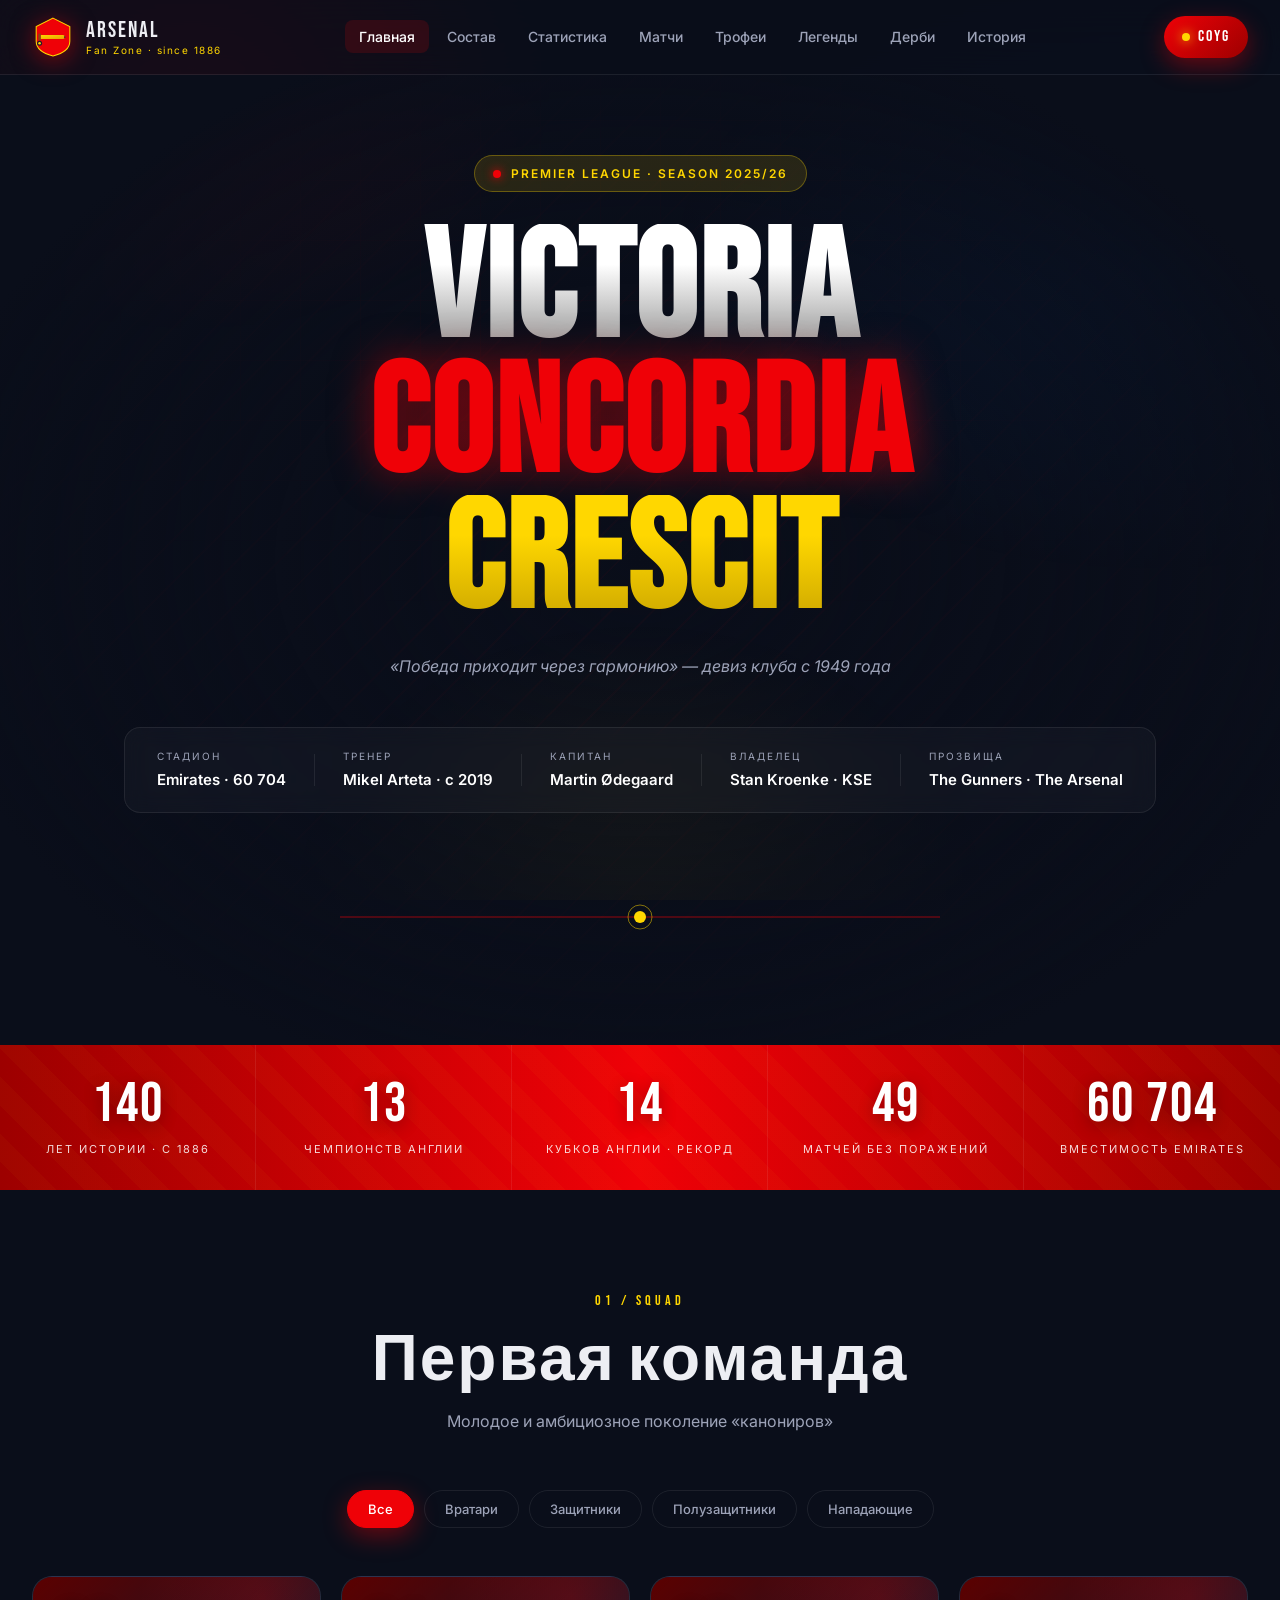
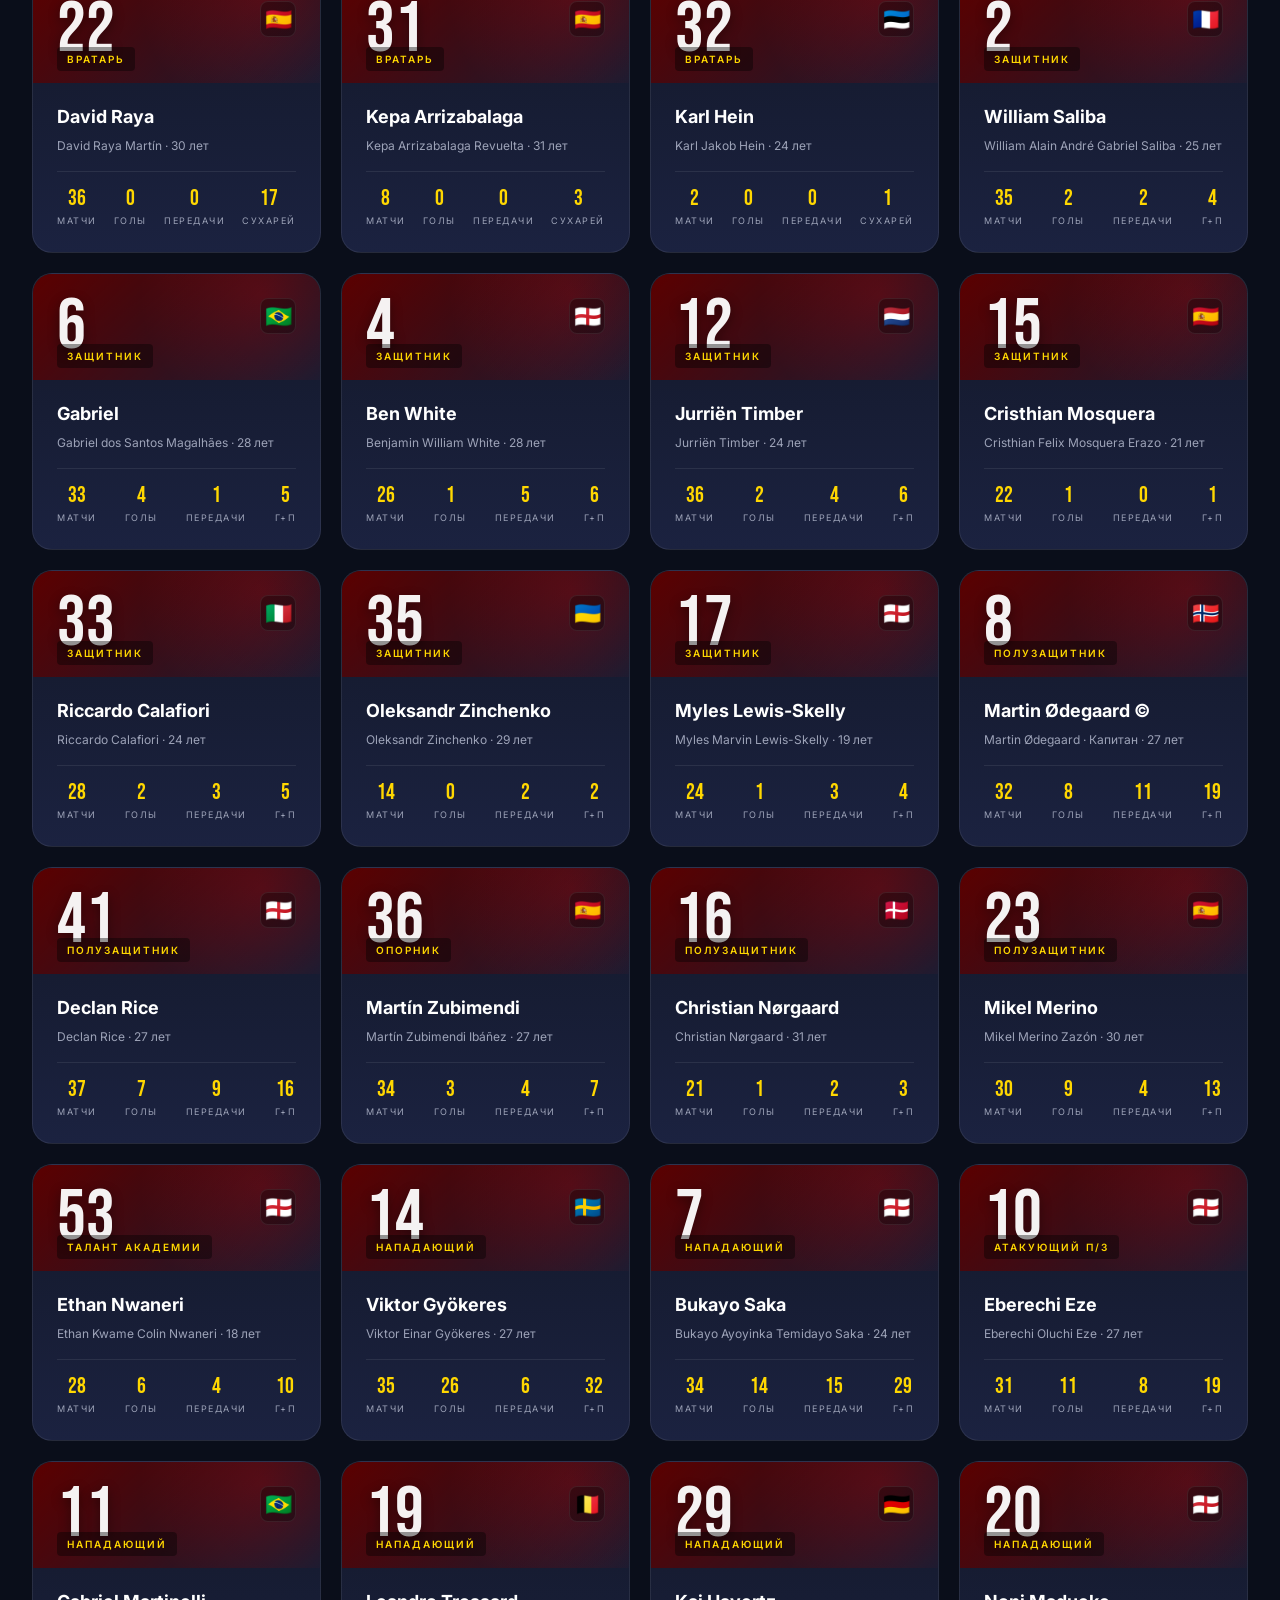
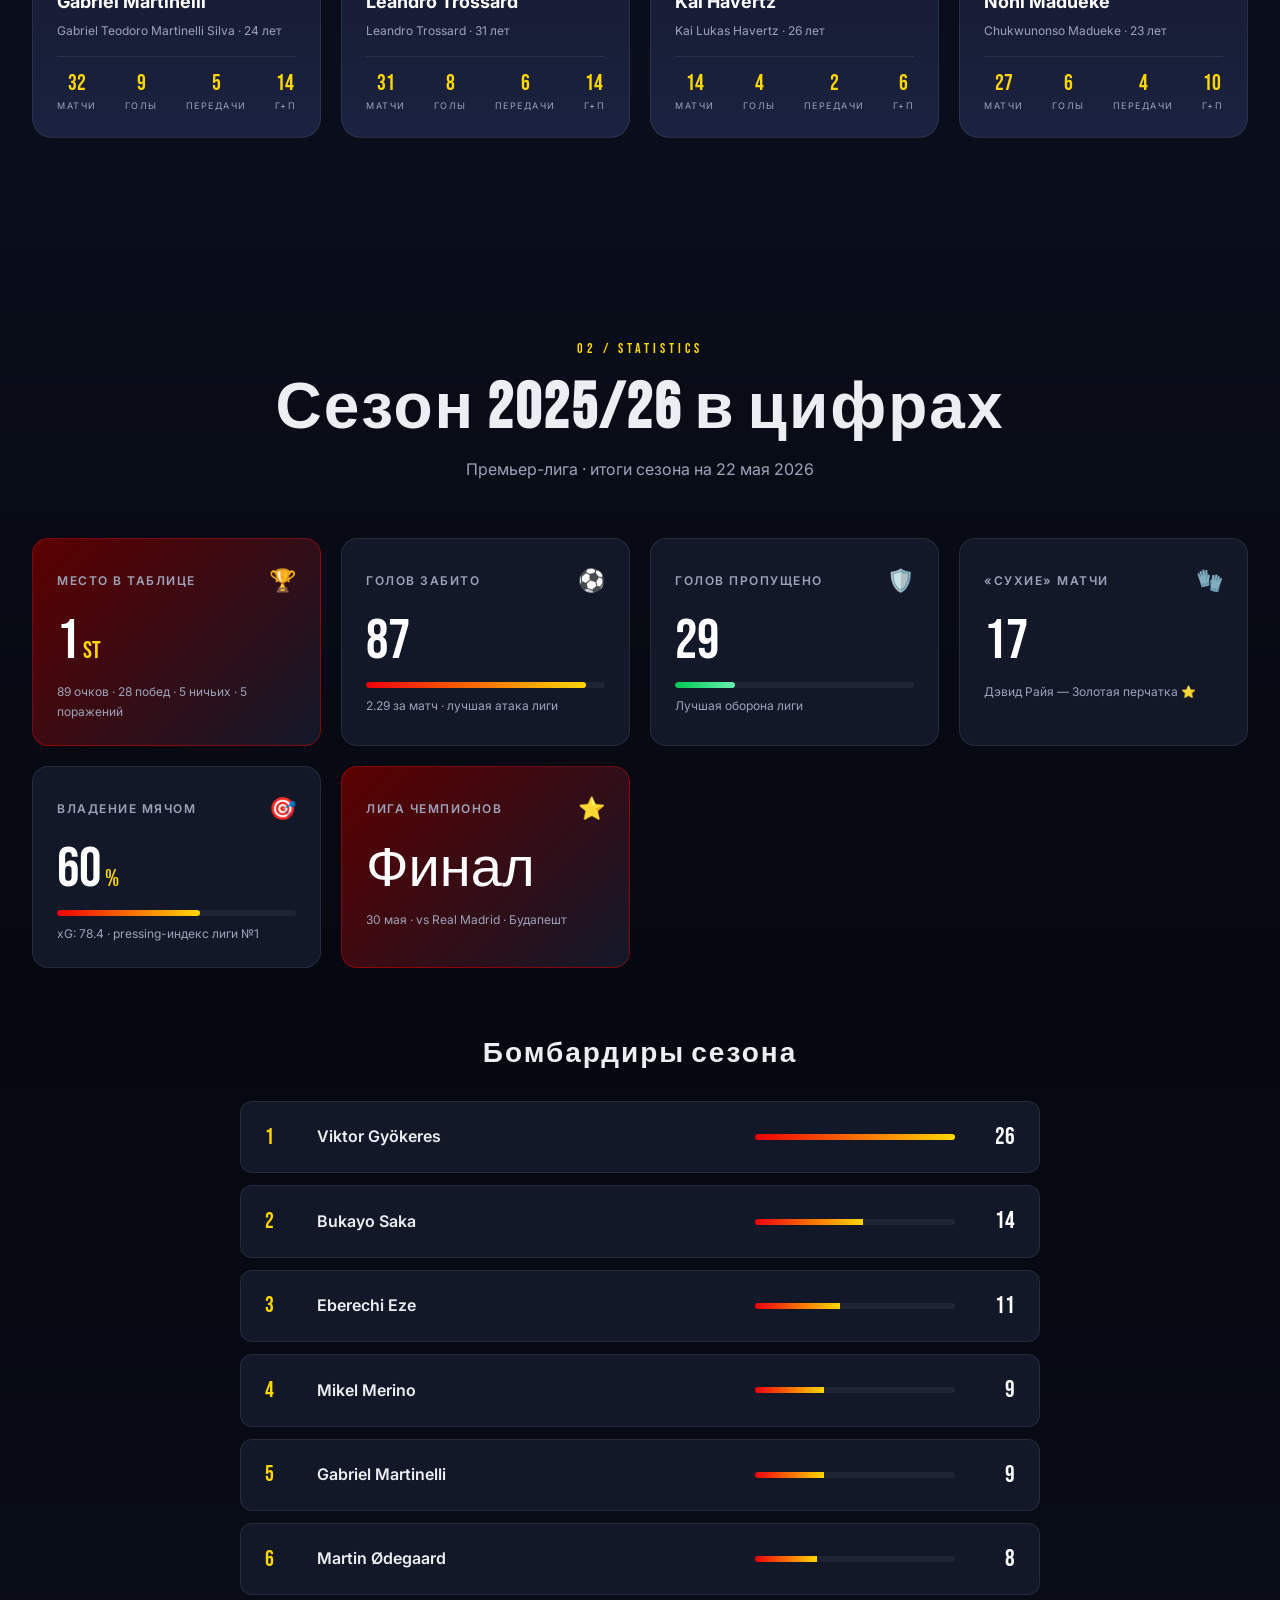
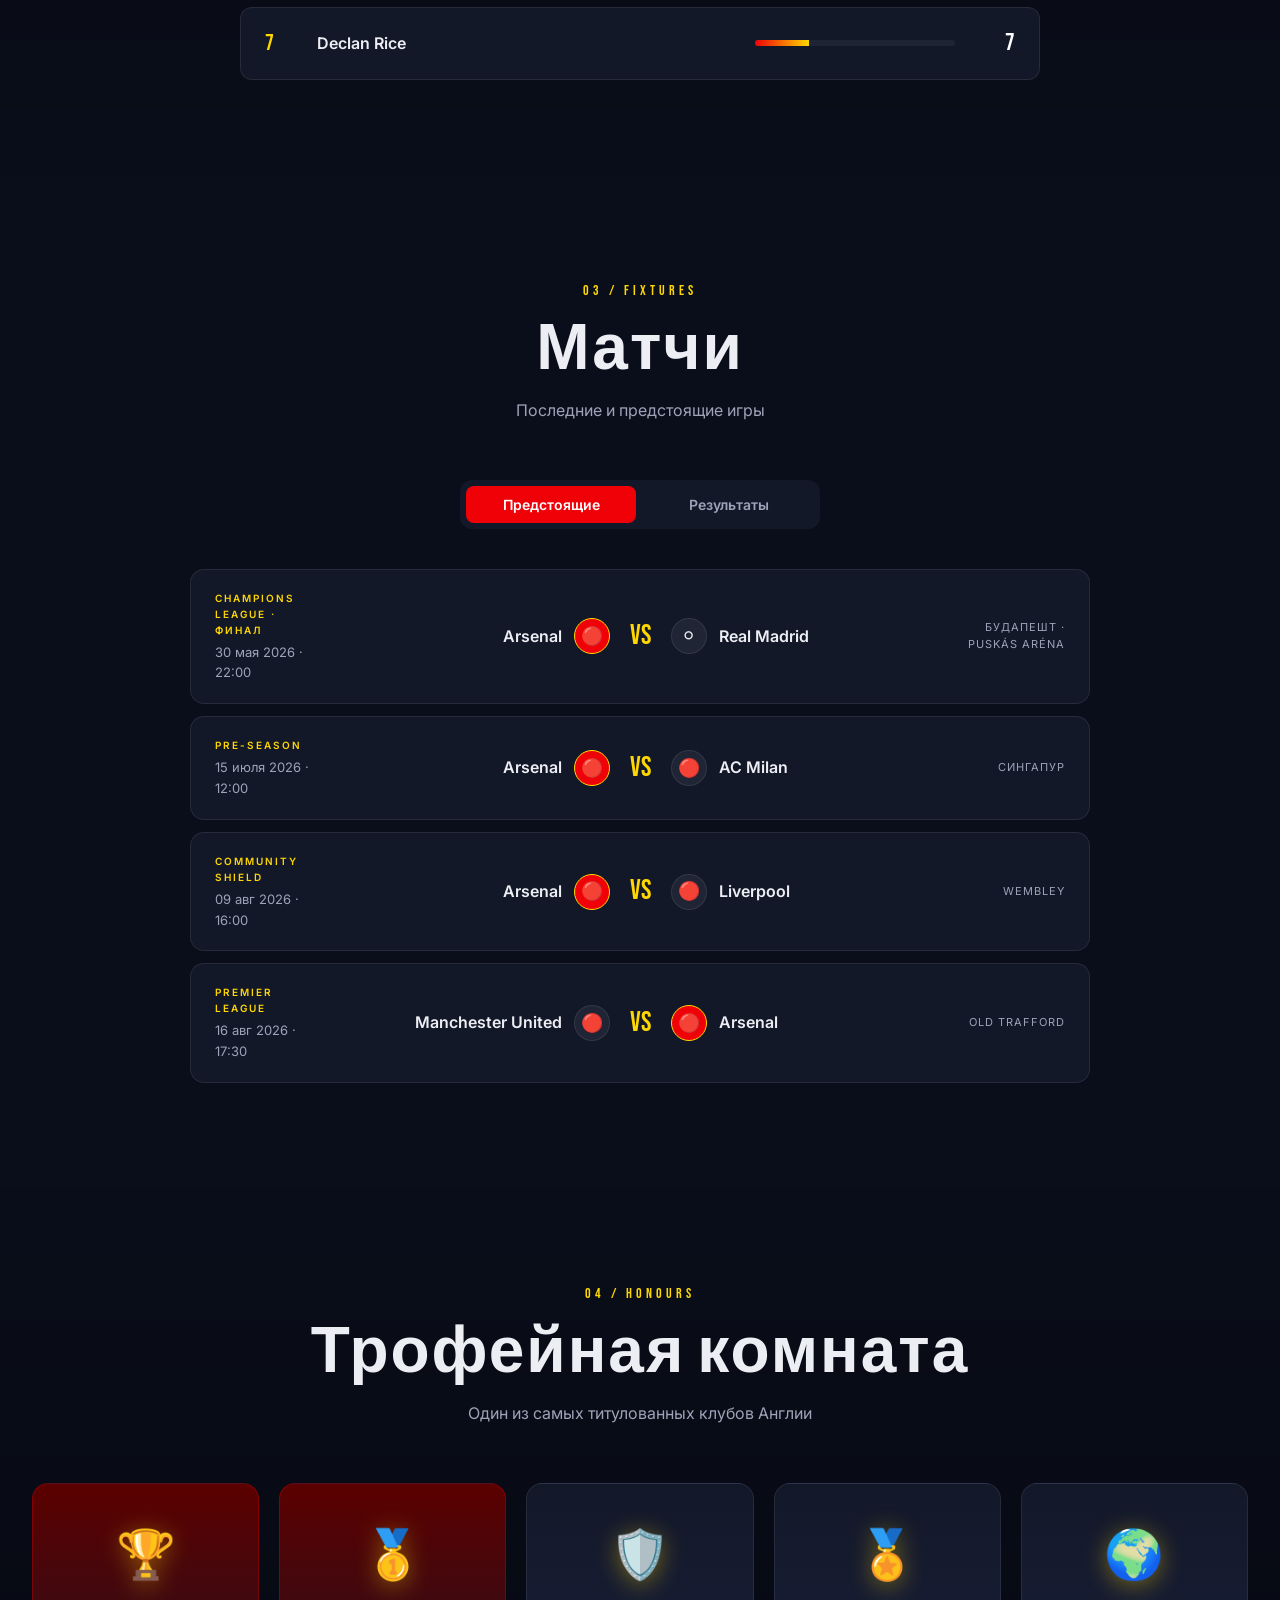
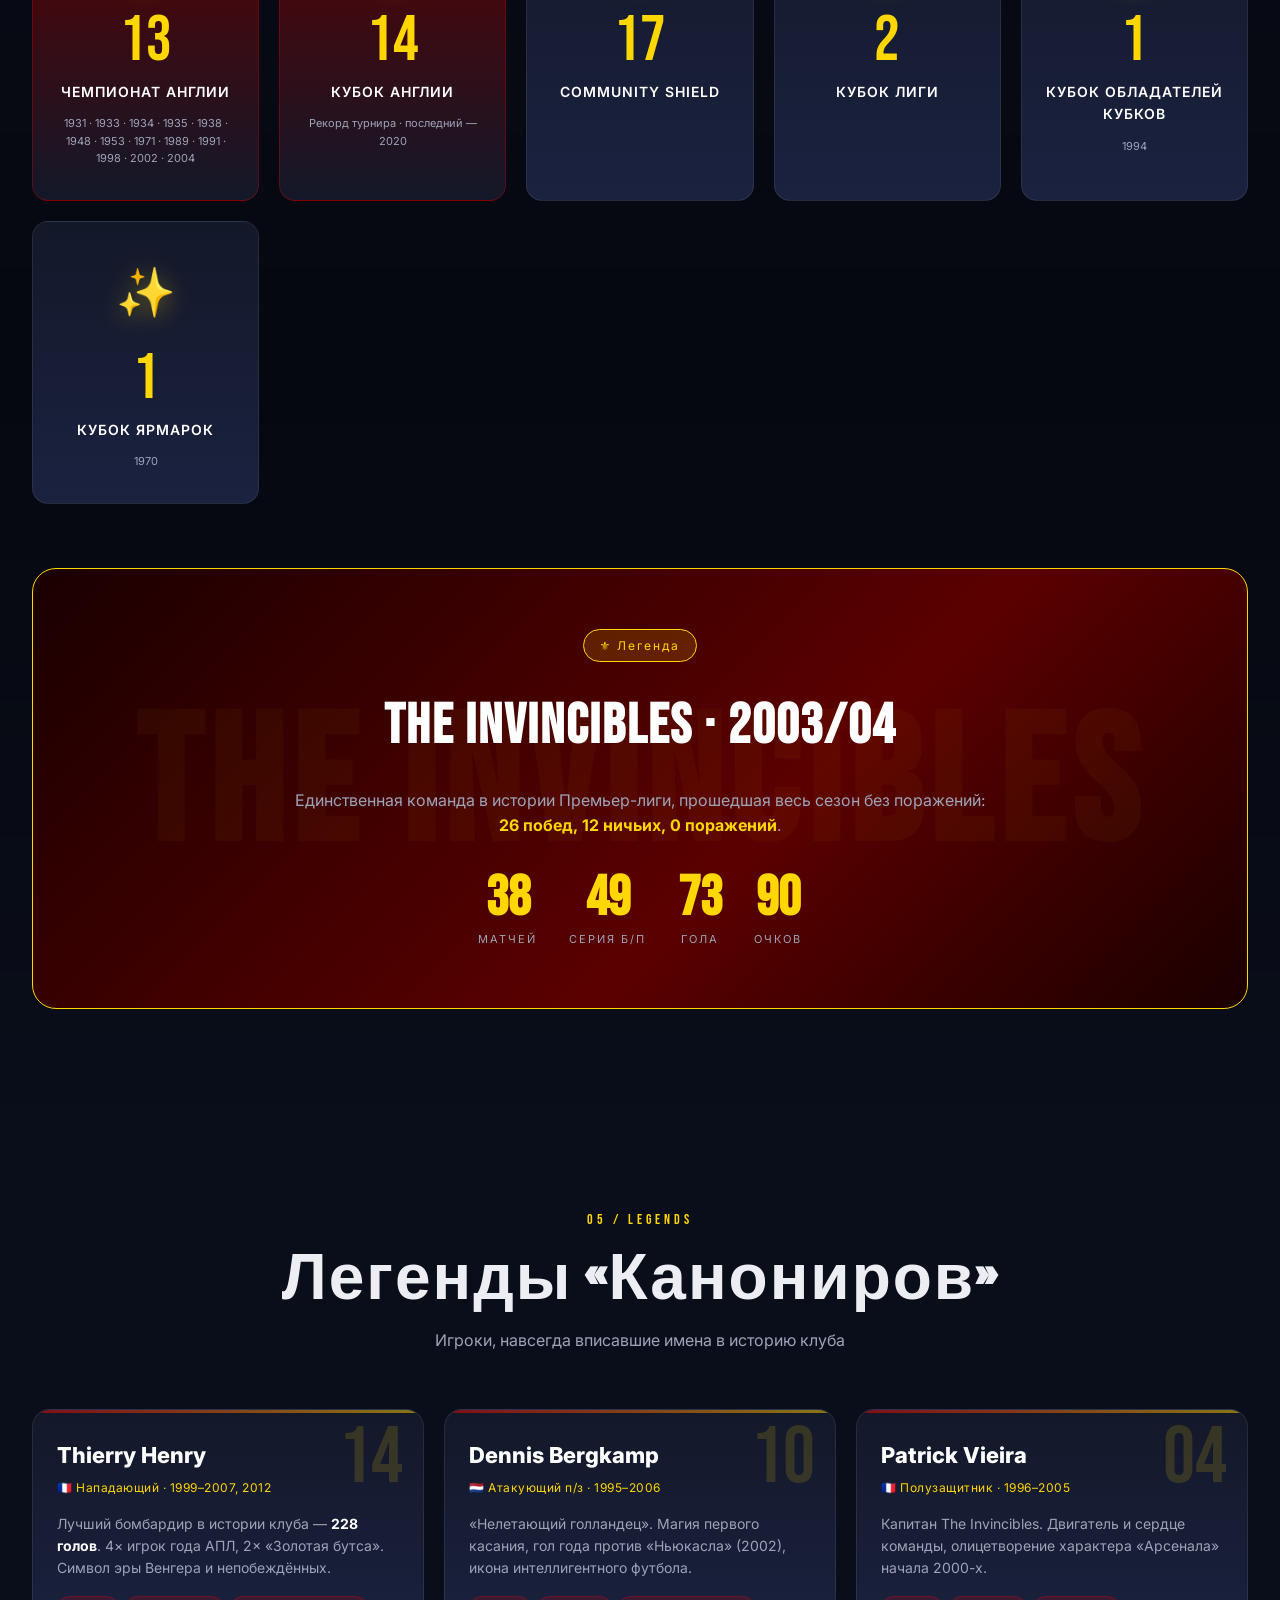
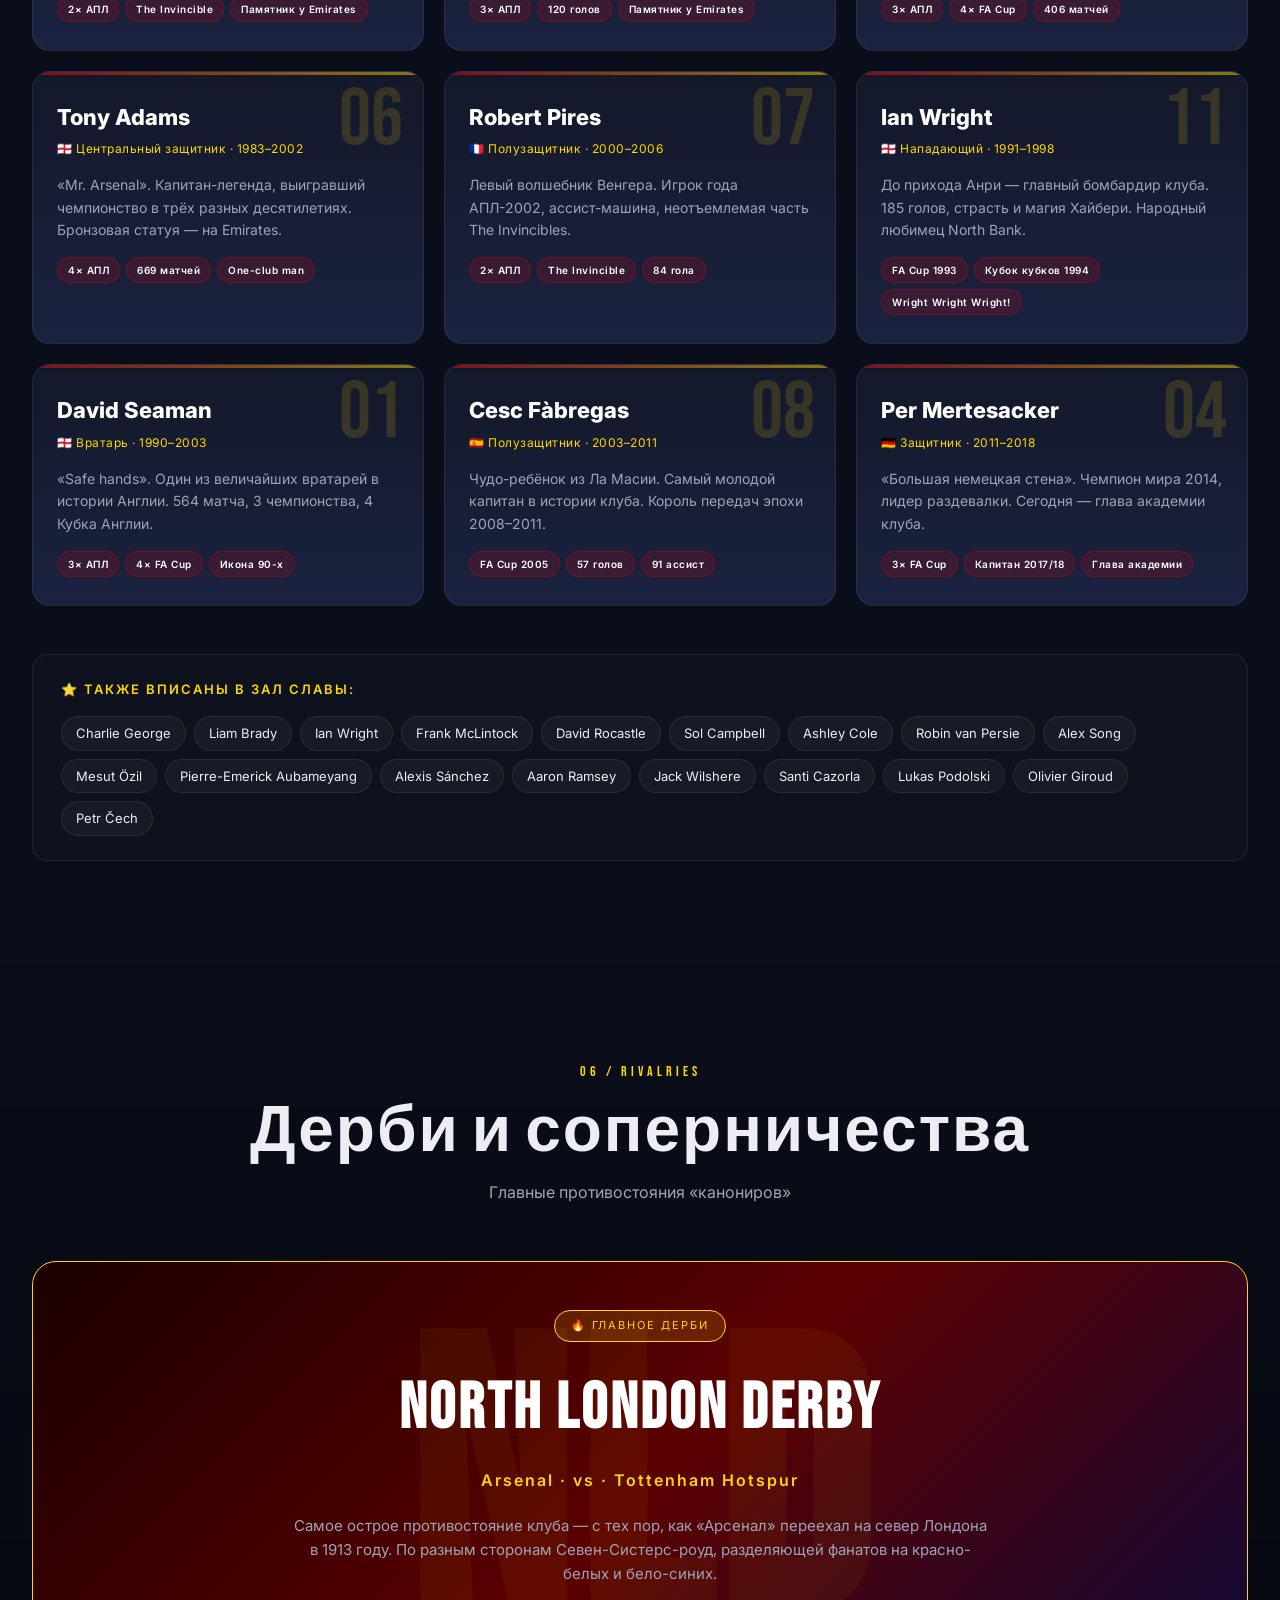
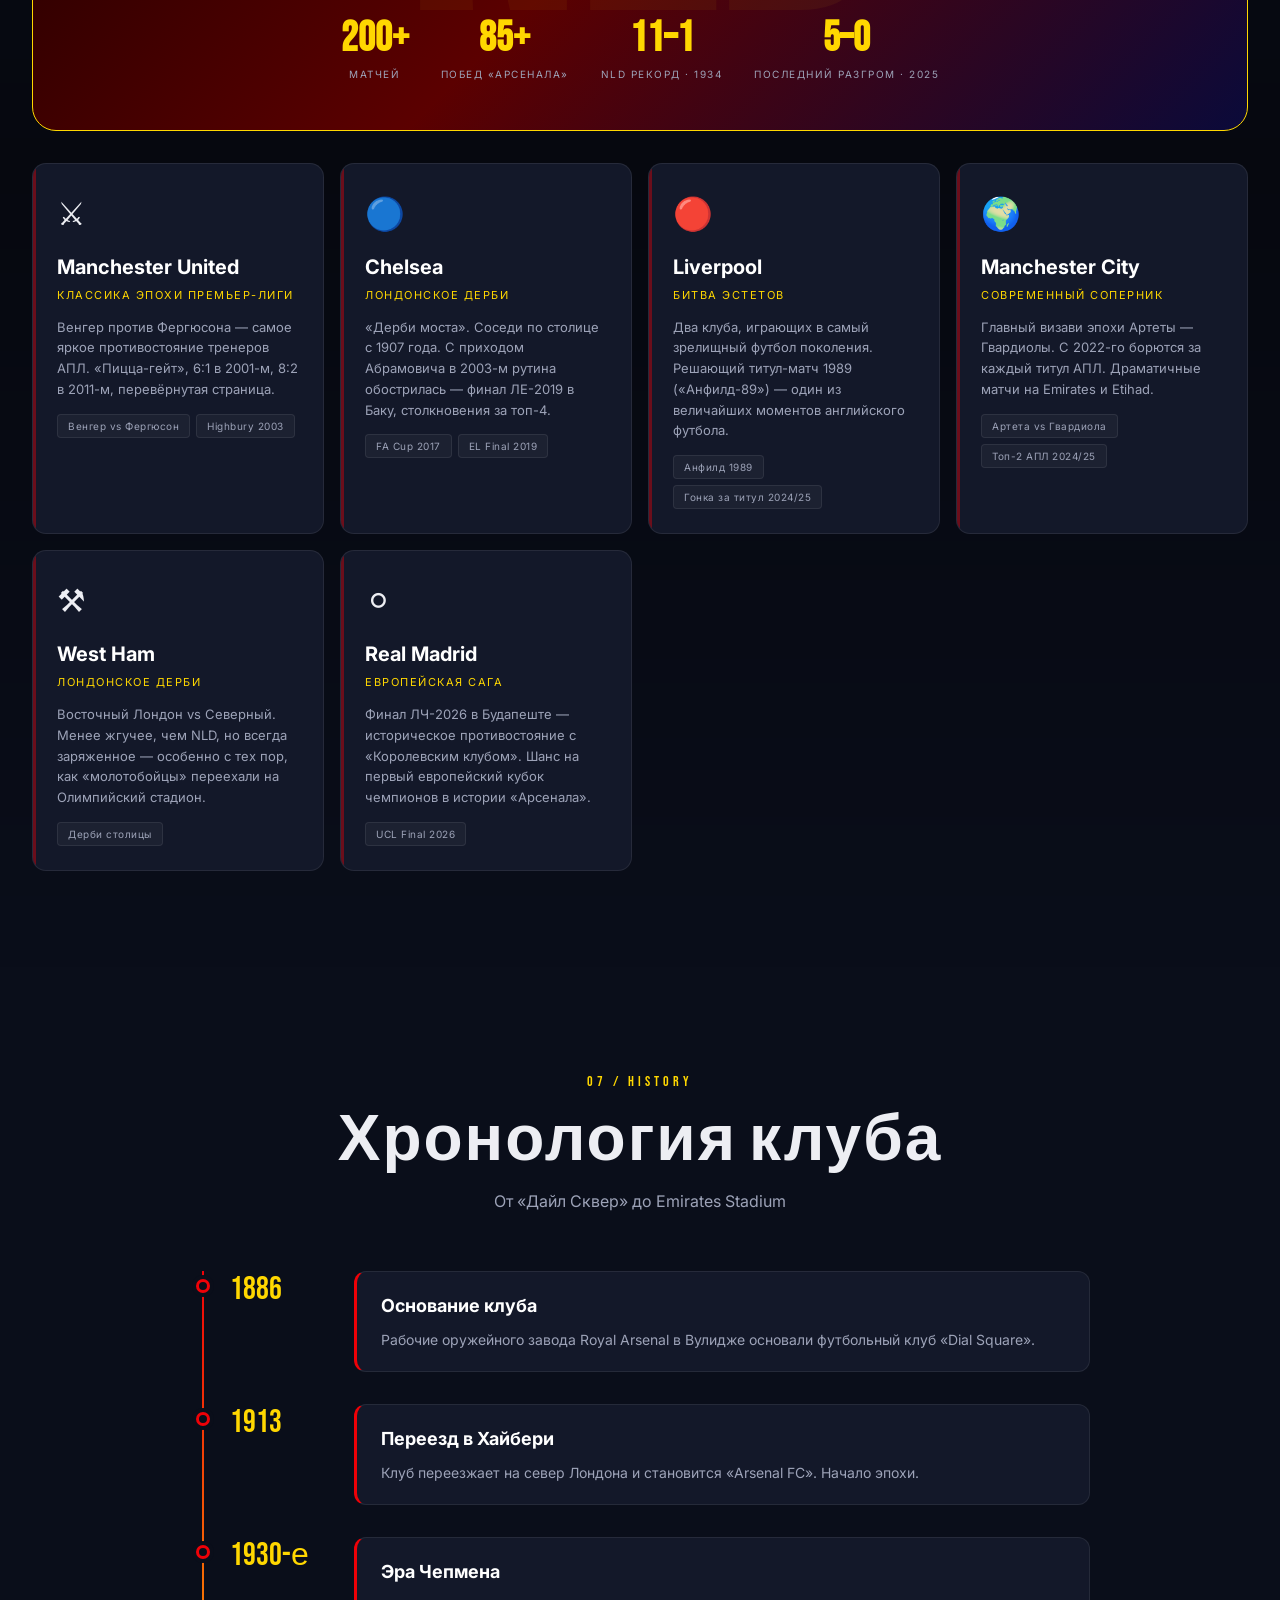
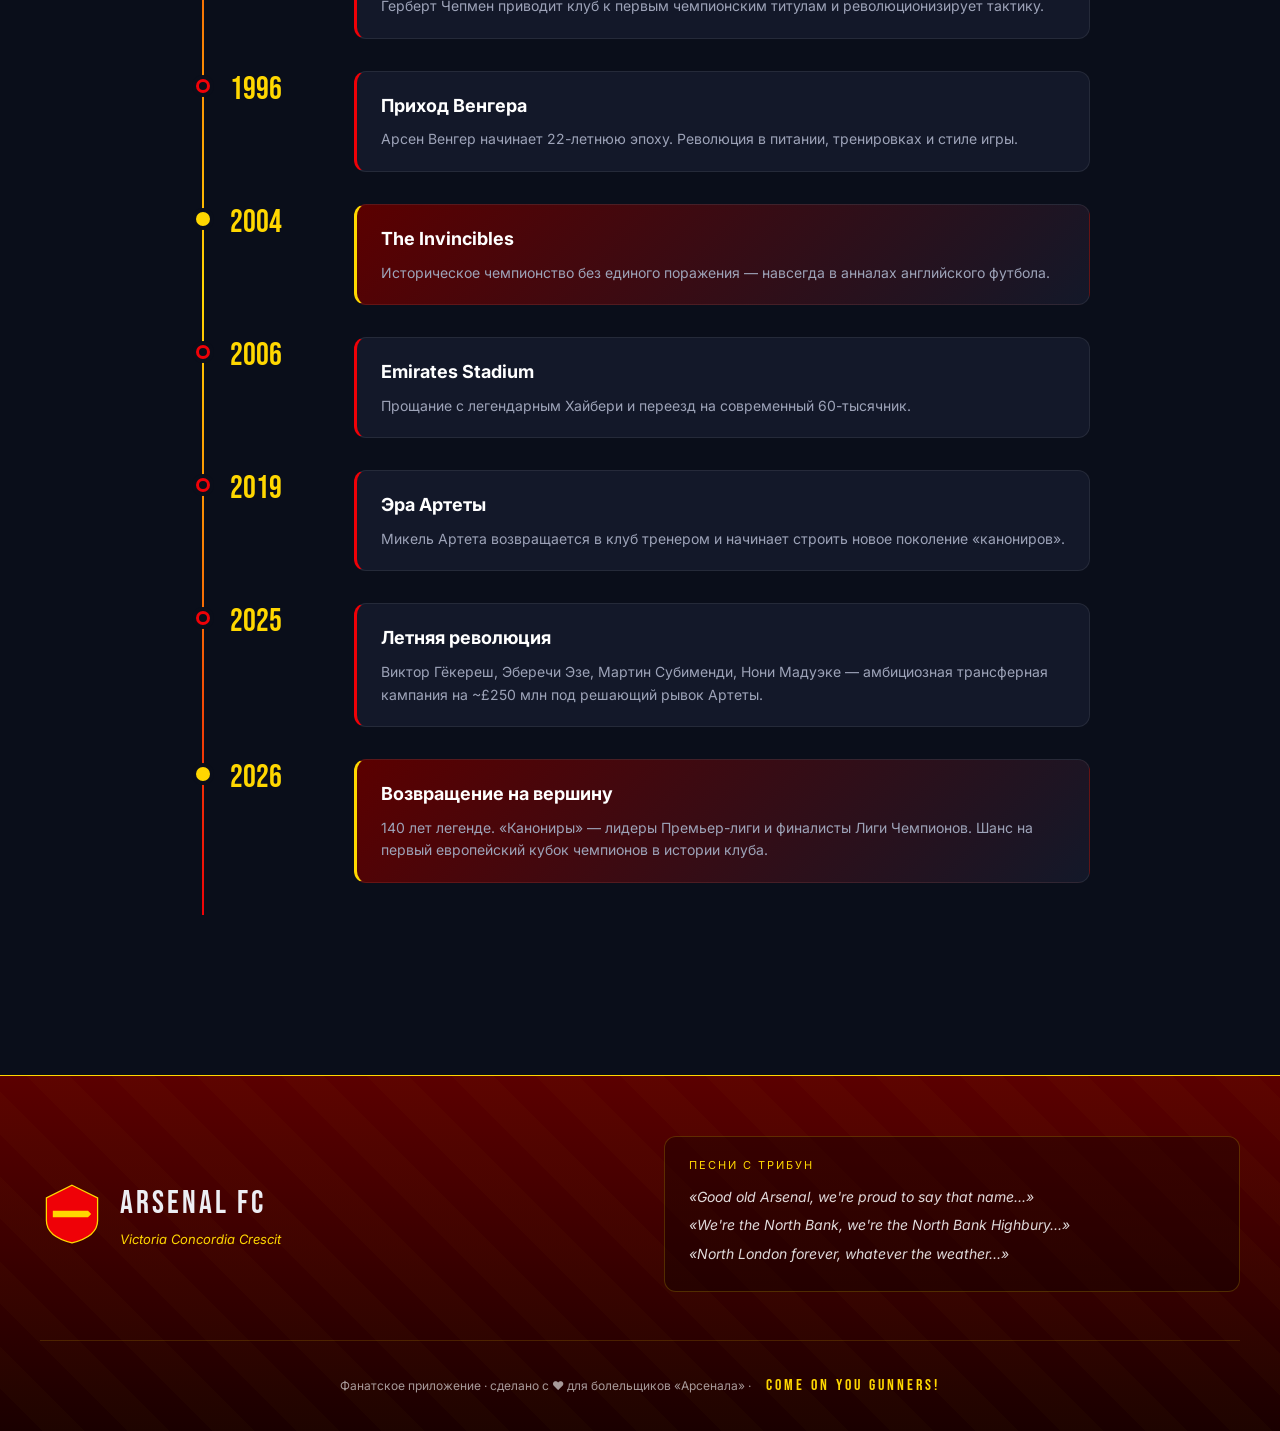
==== commit 022fa9e5: "Update to 2025/26 season with legends and rivalries - Refresh squad to current 2025/26 roster: add G" ====
--- a/arsenal.html
+++ b/arsenal.html
@@ -647,6 +647,208 @@
 .invincibles-stats span {
   font-size: 11px; color: var(--text-dim);
   letter-spacing: 2px; text-transform: uppercase;
+}
+
+/* ===== LEGENDS ===== */
+.legend-grid {
+  display: grid;
+  grid-template-columns: repeat(auto-fit, minmax(300px, 1fr));
+  gap: 20px;
+  margin-bottom: 48px;
+}
+.legend-card {
+  background: linear-gradient(180deg, var(--ink-2), var(--ink-3));
+  border: 1px solid var(--line);
+  border-radius: 18px;
+  padding: 28px 24px;
+  position: relative;
+  overflow: hidden;
+  transition: all .3s;
+}
+.legend-card::before {
+  content: ''; position: absolute; top: 0; left: 0; right: 0; height: 3px;
+  background: linear-gradient(90deg, var(--red), var(--gold));
+  opacity: 0.5;
+}
+.legend-card:hover {
+  transform: translateY(-6px);
+  border-color: rgba(255,215,0,0.3);
+  box-shadow: 0 20px 40px rgba(0,0,0,0.4);
+}
+.legend-card:hover::before { opacity: 1; }
+.legend-num {
+  font-family: 'Bebas Neue', sans-serif;
+  font-size: 80px; line-height: 0.8;
+  color: rgba(255,215,0,0.15);
+  position: absolute; top: 16px; right: 20px;
+  pointer-events: none;
+}
+.legend-name {
+  font-size: 22px; font-weight: 800;
+  color: #fff; margin-bottom: 4px;
+  position: relative; z-index: 1;
+}
+.legend-pos {
+  font-size: 12px; color: var(--gold);
+  margin-bottom: 16px;
+  letter-spacing: 0.5px;
+}
+.legend-bio {
+  font-size: 14px; color: var(--text-dim);
+  line-height: 1.6; margin-bottom: 16px;
+}
+.legend-bio b { color: #fff; }
+.legend-tags {
+  display: flex; flex-wrap: wrap; gap: 6px;
+}
+.legend-tags span {
+  background: rgba(239,1,7,0.15);
+  border: 1px solid rgba(239,1,7,0.3);
+  color: #fff;
+  padding: 4px 10px; border-radius: 999px;
+  font-size: 10px; letter-spacing: 0.5px;
+  font-weight: 600;
+}
+
+.legends-extra {
+  background: rgba(255,255,255,0.02);
+  border: 1px solid var(--line);
+  border-radius: 16px;
+  padding: 24px 28px;
+}
+.legends-extra-title {
+  font-size: 13px; color: var(--gold);
+  letter-spacing: 2px; margin-bottom: 16px;
+  text-transform: uppercase; font-weight: 600;
+}
+.legends-extra-list {
+  display: flex; flex-wrap: wrap; gap: 8px;
+}
+.legends-extra-list span {
+  background: rgba(255,255,255,0.04);
+  border: 1px solid var(--line);
+  padding: 6px 14px; border-radius: 999px;
+  font-size: 13px; color: var(--text);
+  transition: all .2s;
+}
+.legends-extra-list span:hover {
+  background: rgba(239,1,7,0.15);
+  border-color: var(--red);
+  color: #fff;
+}
+
+/* ===== DERBIES ===== */
+.derby-feature {
+  position: relative;
+  background: linear-gradient(135deg, #1a0000, var(--red-deep) 50%, #0a0a3a);
+  border: 1px solid var(--gold);
+  border-radius: 24px;
+  padding: 48px 40px;
+  margin-bottom: 32px;
+  overflow: hidden;
+}
+.derby-feature-bg {
+  position: absolute; inset: 0;
+  font-family: 'Bebas Neue', sans-serif;
+  font-size: clamp(180px, 30vw, 380px);
+  color: rgba(255,215,0,0.05);
+  font-weight: 900;
+  display: flex; align-items: center; justify-content: center;
+  pointer-events: none; letter-spacing: 8px;
+}
+.derby-feature-content { position: relative; z-index: 2; text-align: center; }
+.derby-feature-tag {
+  display: inline-block;
+  background: rgba(255,215,0,0.15);
+  border: 1px solid var(--gold);
+  color: var(--gold);
+  padding: 6px 16px; border-radius: 999px;
+  font-size: 11px; letter-spacing: 2px;
+  text-transform: uppercase; margin-bottom: 16px;
+}
+.derby-feature h3 {
+  font-family: 'Bebas Neue', sans-serif;
+  font-size: clamp(40px, 6vw, 64px);
+  color: #fff; letter-spacing: 3px;
+  margin-bottom: 8px;
+}
+.derby-feature-sub {
+  color: var(--gold); font-size: 16px;
+  letter-spacing: 2px; margin-bottom: 20px;
+  font-weight: 600;
+}
+.derby-feature-text {
+  max-width: 700px; margin: 0 auto 32px;
+  color: var(--text-dim); font-size: 15px;
+}
+.derby-feature-stats {
+  display: flex; justify-content: center;
+  gap: 32px; flex-wrap: wrap;
+}
+.derby-feature-stats > div {
+  display: flex; flex-direction: column;
+  align-items: center;
+}
+.derby-feature-stats b {
+  font-family: 'Bebas Neue', sans-serif;
+  font-size: 42px; color: var(--gold); line-height: 1;
+}
+.derby-feature-stats span {
+  font-size: 10px; color: var(--text-dim);
+  letter-spacing: 1.5px; text-transform: uppercase;
+  margin-top: 6px;
+}
+
+.derby-grid {
+  display: grid;
+  grid-template-columns: repeat(auto-fit, minmax(280px, 1fr));
+  gap: 16px;
+}
+.derby-card {
+  background: var(--ink-2);
+  border: 1px solid var(--line);
+  border-radius: 14px;
+  padding: 24px;
+  transition: all .3s;
+  position: relative;
+  overflow: hidden;
+}
+.derby-card::before {
+  content: ''; position: absolute; left: 0; top: 0; bottom: 0;
+  width: 3px; background: var(--red);
+  opacity: 0.4; transition: opacity .3s;
+}
+.derby-card:hover {
+  transform: translateX(4px);
+  border-color: rgba(239,1,7,0.4);
+}
+.derby-card:hover::before { opacity: 1; }
+.derby-icon {
+  font-size: 32px; margin-bottom: 12px;
+}
+.derby-card h4 {
+  font-size: 20px; font-weight: 700;
+  color: #fff; margin-bottom: 4px;
+}
+.derby-sub {
+  font-size: 11px; color: var(--gold);
+  letter-spacing: 1.5px; text-transform: uppercase;
+  margin-bottom: 12px;
+}
+.derby-card p {
+  color: var(--text-dim);
+  font-size: 13px; line-height: 1.6;
+  margin-bottom: 14px;
+}
+.derby-tags {
+  display: flex; flex-wrap: wrap; gap: 6px;
+}
+.derby-tags span {
+  background: rgba(255,255,255,0.04);
+  border: 1px solid var(--line);
+  color: var(--text-dim);
+  padding: 3px 10px; border-radius: 4px;
+  font-size: 10px; letter-spacing: 0.5px;
 }
 
 /* ===== TIMELINE ===== */
@@ -816,6 +1018,8 @@
       <li><a href="#stats">Статистика</a></li>
       <li><a href="#matches">Матчи</a></li>
       <li><a href="#trophies">Трофеи</a></li>
+      <li><a href="#legends">Легенды</a></li>
+      <li><a href="#derbies">Дерби</a></li>
       <li><a href="#history">История</a></li>
     </ul>
     <div class="nav-cta">
@@ -844,12 +1048,17 @@
       <div class="meta-divider"></div>
       <div class="meta-item">
         <div class="meta-label">Тренер</div>
-        <div class="meta-value">Mikel Arteta</div>
+        <div class="meta-value">Mikel Arteta · с 2019</div>
       </div>
       <div class="meta-divider"></div>
       <div class="meta-item">
         <div class="meta-label">Капитан</div>
         <div class="meta-value">Martin Ødegaard</div>
+      </div>
+      <div class="meta-divider"></div>
+      <div class="meta-item">
+        <div class="meta-label">Владелец</div>
+        <div class="meta-value">Stan Kroenke · KSE</div>
       </div>
       <div class="meta-divider"></div>
       <div class="meta-item">
@@ -870,16 +1079,16 @@
 <!-- LIVE STATS BAR -->
 <section class="stats-bar">
   <div class="stat-cell">
-    <div class="stat-num" data-target="139">0</div>
-    <div class="stat-label">Лет истории</div>
+    <div class="stat-num" data-target="140">0</div>
+    <div class="stat-label">Лет истории · с 1886</div>
   </div>
   <div class="stat-cell">
     <div class="stat-num" data-target="13">0</div>
-    <div class="stat-label">Чемпионств АПЛ</div>
+    <div class="stat-label">Чемпионств Англии</div>
   </div>
   <div class="stat-cell">
     <div class="stat-num" data-target="14">0</div>
-    <div class="stat-label">Кубков Англии</div>
+    <div class="stat-label">Кубков Англии · рекорд</div>
   </div>
   <div class="stat-cell">
     <div class="stat-num" data-target="49">0</div>
@@ -914,35 +1123,35 @@
 <section id="stats" class="section section-dark">
   <div class="section-header">
     <div class="section-tag">02 / STATISTICS</div>
-    <h2 class="section-title">Сезон 2024/25 в цифрах</h2>
-    <p class="section-sub">Премьер-лига · итоги сезона</p>
+    <h2 class="section-title">Сезон 2025/26 в цифрах</h2>
+    <p class="section-sub">Премьер-лига · итоги сезона на 22 мая 2026</p>
   </div>
 
   <div class="stats-grid">
-    <div class="stat-card">
+    <div class="stat-card highlight">
       <div class="stat-card-head">
         <div class="stat-card-title">Место в таблице</div>
         <div class="stat-card-icon">🏆</div>
       </div>
-      <div class="stat-card-value">2<span class="suffix">nd</span></div>
-      <div class="stat-card-foot">74 очка · 19 побед</div>
-    </div>
-    <div class="stat-card highlight">
+      <div class="stat-card-value">1<span class="suffix">st</span></div>
+      <div class="stat-card-foot">89 очков · 28 побед · 5 ничьих · 5 поражений</div>
+    </div>
+    <div class="stat-card">
       <div class="stat-card-head">
         <div class="stat-card-title">Голов забито</div>
         <div class="stat-card-icon">⚽</div>
       </div>
-      <div class="stat-card-value">69</div>
-      <div class="progress"><div class="progress-fill" style="--w: 80%"></div></div>
-      <div class="stat-card-foot">1.82 за матч</div>
+      <div class="stat-card-value">87</div>
+      <div class="progress"><div class="progress-fill" style="--w: 92%"></div></div>
+      <div class="stat-card-foot">2.29 за матч · лучшая атака лиги</div>
     </div>
     <div class="stat-card">
       <div class="stat-card-head">
         <div class="stat-card-title">Голов пропущено</div>
         <div class="stat-card-icon">🛡️</div>
       </div>
-      <div class="stat-card-value">34</div>
-      <div class="progress"><div class="progress-fill green" style="--w: 30%"></div></div>
+      <div class="stat-card-value">29</div>
+      <div class="progress"><div class="progress-fill green" style="--w: 25%"></div></div>
       <div class="stat-card-foot">Лучшая оборона лиги</div>
     </div>
     <div class="stat-card">
@@ -950,25 +1159,25 @@
         <div class="stat-card-title">«Сухие» матчи</div>
         <div class="stat-card-icon">🧤</div>
       </div>
-      <div class="stat-card-value">15</div>
-      <div class="stat-card-foot">Дэвид Райя — Золотая перчатка</div>
+      <div class="stat-card-value">17</div>
+      <div class="stat-card-foot">Дэвид Райя — Золотая перчатка ⭐</div>
     </div>
     <div class="stat-card">
       <div class="stat-card-head">
         <div class="stat-card-title">Владение мячом</div>
         <div class="stat-card-icon">🎯</div>
       </div>
-      <div class="stat-card-value">58<span class="suffix">%</span></div>
-      <div class="progress"><div class="progress-fill" style="--w: 58%"></div></div>
-      <div class="stat-card-foot">Средний показатель за сезон</div>
-    </div>
-    <div class="stat-card">
+      <div class="stat-card-value">60<span class="suffix">%</span></div>
+      <div class="progress"><div class="progress-fill" style="--w: 60%"></div></div>
+      <div class="stat-card-foot">xG: 78.4 · pressing-индекс лиги №1</div>
+    </div>
+    <div class="stat-card highlight">
       <div class="stat-card-head">
         <div class="stat-card-title">Лига Чемпионов</div>
         <div class="stat-card-icon">⭐</div>
       </div>
-      <div class="stat-card-value">1/2</div>
-      <div class="stat-card-foot">Полуфинал — лучший результат за 16 лет</div>
+      <div class="stat-card-value">Финал</div>
+      <div class="stat-card-foot">30 мая · vs Real Madrid · Будапешт</div>
     </div>
   </div>
 
@@ -1055,10 +1264,167 @@
   </div>
 </section>
 
+<!-- LEGENDS -->
+<section id="legends" class="section">
+  <div class="section-header">
+    <div class="section-tag">05 / LEGENDS</div>
+    <h2 class="section-title">Легенды «Канониров»</h2>
+    <p class="section-sub">Игроки, навсегда вписавшие имена в историю клуба</p>
+  </div>
+
+  <div class="legend-grid">
+    <div class="legend-card">
+      <div class="legend-num">14</div>
+      <div class="legend-name">Thierry Henry</div>
+      <div class="legend-pos">🇫🇷 Нападающий · 1999–2007, 2012</div>
+      <div class="legend-bio">Лучший бомбардир в истории клуба — <b>228 голов</b>. 4× игрок года АПЛ, 2× «Золотая бутса». Символ эры Венгера и непобеждённых.</div>
+      <div class="legend-tags"><span>2× АПЛ</span><span>The Invincible</span><span>Памятник у Emirates</span></div>
+    </div>
+    <div class="legend-card">
+      <div class="legend-num">10</div>
+      <div class="legend-name">Dennis Bergkamp</div>
+      <div class="legend-pos">🇳🇱 Атакующий п/з · 1995–2006</div>
+      <div class="legend-bio">«Нелетающий голландец». Магия первого касания, гол года против «Ньюкасла» (2002), икона интеллигентного футбола.</div>
+      <div class="legend-tags"><span>3× АПЛ</span><span>120 голов</span><span>Памятник у Emirates</span></div>
+    </div>
+    <div class="legend-card">
+      <div class="legend-num">04</div>
+      <div class="legend-name">Patrick Vieira</div>
+      <div class="legend-pos">🇫🇷 Полузащитник · 1996–2005</div>
+      <div class="legend-bio">Капитан The Invincibles. Двигатель и сердце команды, олицетворение характера «Арсенала» начала 2000-х.</div>
+      <div class="legend-tags"><span>3× АПЛ</span><span>4× FA Cup</span><span>406 матчей</span></div>
+    </div>
+    <div class="legend-card">
+      <div class="legend-num">06</div>
+      <div class="legend-name">Tony Adams</div>
+      <div class="legend-pos">🏴󠁧󠁢󠁥󠁮󠁧󠁿 Центральный защитник · 1983–2002</div>
+      <div class="legend-bio">«Mr. Arsenal». Капитан-легенда, выигравший чемпионство в трёх разных десятилетиях. Бронзовая статуя — на Emirates.</div>
+      <div class="legend-tags"><span>4× АПЛ</span><span>669 матчей</span><span>One-club man</span></div>
+    </div>
+    <div class="legend-card">
+      <div class="legend-num">07</div>
+      <div class="legend-name">Robert Pires</div>
+      <div class="legend-pos">🇫🇷 Полузащитник · 2000–2006</div>
+      <div class="legend-bio">Левый волшебник Венгера. Игрок года АПЛ-2002, ассист-машина, неотъемлемая часть The Invincibles.</div>
+      <div class="legend-tags"><span>2× АПЛ</span><span>The Invincible</span><span>84 гола</span></div>
+    </div>
+    <div class="legend-card">
+      <div class="legend-num">11</div>
+      <div class="legend-name">Ian Wright</div>
+      <div class="legend-pos">🏴󠁧󠁢󠁥󠁮󠁧󠁿 Нападающий · 1991–1998</div>
+      <div class="legend-bio">До прихода Анри — главный бомбардир клуба. 185 голов, страсть и магия Хайбери. Народный любимец North Bank.</div>
+      <div class="legend-tags"><span>FA Cup 1993</span><span>Кубок кубков 1994</span><span>Wright Wright Wright!</span></div>
+    </div>
+    <div class="legend-card">
+      <div class="legend-num">01</div>
+      <div class="legend-name">David Seaman</div>
+      <div class="legend-pos">🏴󠁧󠁢󠁥󠁮󠁧󠁿 Вратарь · 1990–2003</div>
+      <div class="legend-bio">«Safe hands». Один из величайших вратарей в истории Англии. 564 матча, 3 чемпионства, 4 Кубка Англии.</div>
+      <div class="legend-tags"><span>3× АПЛ</span><span>4× FA Cup</span><span>Икона 90-х</span></div>
+    </div>
+    <div class="legend-card">
+      <div class="legend-num">08</div>
+      <div class="legend-name">Cesc Fàbregas</div>
+      <div class="legend-pos">🇪🇸 Полузащитник · 2003–2011</div>
+      <div class="legend-bio">Чудо-ребёнок из Ла Масии. Самый молодой капитан в истории клуба. Король передач эпохи 2008–2011.</div>
+      <div class="legend-tags"><span>FA Cup 2005</span><span>57 голов</span><span>91 ассист</span></div>
+    </div>
+    <div class="legend-card">
+      <div class="legend-num">04</div>
+      <div class="legend-name">Per Mertesacker</div>
+      <div class="legend-pos">🇩🇪 Защитник · 2011–2018</div>
+      <div class="legend-bio">«Большая немецкая стена». Чемпион мира 2014, лидер раздевалки. Сегодня — глава академии клуба.</div>
+      <div class="legend-tags"><span>3× FA Cup</span><span>Капитан 2017/18</span><span>Глава академии</span></div>
+    </div>
+  </div>
+
+  <div class="legends-extra">
+    <div class="legends-extra-title">⭐ Также вписаны в зал славы:</div>
+    <div class="legends-extra-list">
+      <span>Charlie George</span><span>Liam Brady</span><span>Ian Wright</span>
+      <span>Frank McLintock</span><span>David Rocastle</span><span>Sol Campbell</span>
+      <span>Ashley Cole</span><span>Robin van Persie</span><span>Alex Song</span>
+      <span>Mesut Özil</span><span>Pierre-Emerick Aubameyang</span><span>Alexis Sánchez</span>
+      <span>Aaron Ramsey</span><span>Jack Wilshere</span><span>Santi Cazorla</span>
+      <span>Lukas Podolski</span><span>Olivier Giroud</span><span>Petr Čech</span>
+    </div>
+  </div>
+</section>
+
+<!-- DERBIES -->
+<section id="derbies" class="section section-dark">
+  <div class="section-header">
+    <div class="section-tag">06 / RIVALRIES</div>
+    <h2 class="section-title">Дерби и соперничества</h2>
+    <p class="section-sub">Главные противостояния «канониров»</p>
+  </div>
+
+  <div class="derby-feature">
+    <div class="derby-feature-bg">NLD</div>
+    <div class="derby-feature-content">
+      <div class="derby-feature-tag">🔥 Главное дерби</div>
+      <h3>North London Derby</h3>
+      <p class="derby-feature-sub">Arsenal · vs · Tottenham Hotspur</p>
+      <p class="derby-feature-text">Самое острое противостояние клуба — с тех пор, как «Арсенал» переехал на север Лондона в 1913 году. По разным сторонам Севен-Систерс-роуд, разделяющей фанатов на красно-белых и бело-синих.</p>
+      <div class="derby-feature-stats">
+        <div><b>200+</b><span>матчей</span></div>
+        <div><b>85+</b><span>побед «Арсенала»</span></div>
+        <div><b>11–1</b><span>NLD рекорд · 1934</span></div>
+        <div><b>5–0</b><span>последний разгром · 2025</span></div>
+      </div>
+    </div>
+  </div>
+
+  <div class="derby-grid">
+    <div class="derby-card">
+      <div class="derby-icon">⚔️</div>
+      <h4>Manchester United</h4>
+      <div class="derby-sub">Классика эпохи Премьер-лиги</div>
+      <p>Венгер против Фергюсона — самое яркое противостояние тренеров АПЛ. «Пицца-гейт», 6:1 в 2001-м, 8:2 в 2011-м, перевёрнутая страница.</p>
+      <div class="derby-tags"><span>Венгер vs Фергюсон</span><span>Highbury 2003</span></div>
+    </div>
+    <div class="derby-card">
+      <div class="derby-icon">🔵</div>
+      <h4>Chelsea</h4>
+      <div class="derby-sub">Лондонское дерби</div>
+      <p>«Дерби моста». Соседи по столице с 1907 года. С приходом Абрамовича в 2003-м рутина обострилась — финал ЛЕ-2019 в Баку, столкновения за топ-4.</p>
+      <div class="derby-tags"><span>FA Cup 2017</span><span>EL Final 2019</span></div>
+    </div>
+    <div class="derby-card">
+      <div class="derby-icon">🔴</div>
+      <h4>Liverpool</h4>
+      <div class="derby-sub">Битва эстетов</div>
+      <p>Два клуба, играющих в самый зрелищный футбол поколения. Решающий титул-матч 1989 («Анфилд-89») — один из величайших моментов английского футбола.</p>
+      <div class="derby-tags"><span>Анфилд 1989</span><span>Гонка за титул 2024/25</span></div>
+    </div>
+    <div class="derby-card">
+      <div class="derby-icon">🌍</div>
+      <h4>Manchester City</h4>
+      <div class="derby-sub">Современный соперник</div>
+      <p>Главный визави эпохи Артеты — Гвардиолы. С 2022-го борются за каждый титул АПЛ. Драматичные матчи на Emirates и Etihad.</p>
+      <div class="derby-tags"><span>Артета vs Гвардиола</span><span>Топ-2 АПЛ 2024/25</span></div>
+    </div>
+    <div class="derby-card">
+      <div class="derby-icon">⚒️</div>
+      <h4>West Ham</h4>
+      <div class="derby-sub">Лондонское дерби</div>
+      <p>Восточный Лондон vs Северный. Менее жгучее, чем NLD, но всегда заряженное — особенно с тех пор, как «молотобойцы» переехали на Олимпийский стадион.</p>
+      <div class="derby-tags"><span>Дерби столицы</span></div>
+    </div>
+    <div class="derby-card">
+      <div class="derby-icon">⚪</div>
+      <h4>Real Madrid</h4>
+      <div class="derby-sub">Европейская сага</div>
+      <p>Финал ЛЧ-2026 в Будапеште — историческое противостояние с «Королевским клубом». Шанс на первый европейский кубок чемпионов в истории «Арсенала».</p>
+      <div class="derby-tags"><span>UCL Final 2026</span></div>
+    </div>
+  </div>
+</section>
+
 <!-- HISTORY -->
 <section id="history" class="section">
   <div class="section-header">
-    <div class="section-tag">05 / HISTORY</div>
+    <div class="section-tag">07 / HISTORY</div>
     <h2 class="section-title">Хронология клуба</h2>
     <p class="section-sub">От «Дайл Сквер» до Emirates Stadium</p>
   </div>
@@ -1114,10 +1480,17 @@
       </div>
     </div>
     <div class="t-item">
+      <div class="t-year">2025</div>
+      <div class="t-card">
+        <h4>Летняя революция</h4>
+        <p>Виктор Гёкереш, Эберечи Эзе, Мартин Субименди, Нони Мадуэке — амбициозная трансферная кампания на ~£250 млн под решающий рывок Артеты.</p>
+      </div>
+    </div>
+    <div class="t-item highlight">
       <div class="t-year">2026</div>
       <div class="t-card">
-        <h4>Сегодня</h4>
-        <p>140 лет легенде. Молодая команда — снова в борьбе за вершину Премьер-лиги и Европы.</p>
+        <h4>Возвращение на вершину</h4>
+        <p>140 лет легенде. «Канониры» — лидеры Премьер-лиги и финалисты Лиги Чемпионов. Шанс на первый европейский кубок чемпионов в истории клуба.</p>
       </div>
     </div>
   </div>
@@ -1150,37 +1523,39 @@
 </footer>
 
 <script>
-// ===== Squad data =====
+// ===== Squad data — сезон 2025/26 =====
 const squad = [
   // GK
-  { num: 22, name: 'David Raya', full: 'David Raya Martín', pos: 'gk', posName: 'Вратарь', flag: '🇪🇸', age: 30, apps: 38, goals: 0, assists: 0, cleansheets: 15 },
-  { num: 32, name: 'Karl Hein', full: 'Karl Jakob Hein', pos: 'gk', posName: 'Вратарь', flag: '🇪🇪', age: 23, apps: 4, goals: 0, assists: 0, cleansheets: 1 },
+  { num: 22, name: 'David Raya', full: 'David Raya Martín', pos: 'gk', posName: 'Вратарь', flag: '🇪🇸', age: 30, apps: 36, goals: 0, assists: 0, cleansheets: 17 },
+  { num: 31, name: 'Kepa Arrizabalaga', full: 'Kepa Arrizabalaga Revuelta', pos: 'gk', posName: 'Вратарь', flag: '🇪🇸', age: 31, apps: 8, goals: 0, assists: 0, cleansheets: 3 },
+  { num: 32, name: 'Karl Hein', full: 'Karl Jakob Hein', pos: 'gk', posName: 'Вратарь', flag: '🇪🇪', age: 24, apps: 2, goals: 0, assists: 0, cleansheets: 1 },
 
   // DF
-  { num: 2, name: 'William Saliba', full: 'William Alain André Gabriel Saliba', pos: 'df', posName: 'Защитник', flag: '🇫🇷', age: 24, apps: 37, goals: 1, assists: 2, cleansheets: 14 },
-  { num: 6, name: 'Gabriel', full: 'Gabriel dos Santos Magalhães', pos: 'df', posName: 'Защитник', flag: '🇧🇷', age: 27, apps: 36, goals: 5, assists: 0, cleansheets: 14 },
-  { num: 4, name: 'Ben White', full: 'Benjamin William White', pos: 'df', posName: 'Защитник', flag: '🏴󠁧󠁢󠁥󠁮󠁧󠁿', age: 27, apps: 32, goals: 2, assists: 6, cleansheets: 12 },
-  { num: 12, name: 'Jurriën Timber', full: 'Jurriën Timber', pos: 'df', posName: 'Защитник', flag: '🇳🇱', age: 24, apps: 34, goals: 1, assists: 3, cleansheets: 13 },
-  { num: 35, name: 'Oleksandr Zinchenko', full: 'Oleksandr Zinchenko', pos: 'df', posName: 'Защитник', flag: '🇺🇦', age: 28, apps: 21, goals: 0, assists: 4, cleansheets: 8 },
-  { num: 17, name: 'Riccardo Calafiori', full: 'Riccardo Calafiori', pos: 'df', posName: 'Защитник', flag: '🇮🇹', age: 23, apps: 24, goals: 1, assists: 3, cleansheets: 10 },
-  { num: 18, name: 'Takehiro Tomiyasu', full: 'Takehiro Tomiyasu', pos: 'df', posName: 'Защитник', flag: '🇯🇵', age: 26, apps: 12, goals: 0, assists: 1, cleansheets: 5 },
+  { num: 2, name: 'William Saliba', full: 'William Alain André Gabriel Saliba', pos: 'df', posName: 'Защитник', flag: '🇫🇷', age: 25, apps: 35, goals: 2, assists: 2, cleansheets: 16 },
+  { num: 6, name: 'Gabriel', full: 'Gabriel dos Santos Magalhães', pos: 'df', posName: 'Защитник', flag: '🇧🇷', age: 28, apps: 33, goals: 4, assists: 1, cleansheets: 15 },
+  { num: 4, name: 'Ben White', full: 'Benjamin William White', pos: 'df', posName: 'Защитник', flag: '🏴󠁧󠁢󠁥󠁮󠁧󠁿', age: 28, apps: 26, goals: 1, assists: 5, cleansheets: 11 },
+  { num: 12, name: 'Jurriën Timber', full: 'Jurriën Timber', pos: 'df', posName: 'Защитник', flag: '🇳🇱', age: 24, apps: 36, goals: 2, assists: 4, cleansheets: 16 },
+  { num: 15, name: 'Cristhian Mosquera', full: 'Cristhian Felix Mosquera Erazo', pos: 'df', posName: 'Защитник', flag: '🇪🇸', age: 21, apps: 22, goals: 1, assists: 0, cleansheets: 11 },
+  { num: 33, name: 'Riccardo Calafiori', full: 'Riccardo Calafiori', pos: 'df', posName: 'Защитник', flag: '🇮🇹', age: 24, apps: 28, goals: 2, assists: 3, cleansheets: 12 },
+  { num: 35, name: 'Oleksandr Zinchenko', full: 'Oleksandr Zinchenko', pos: 'df', posName: 'Защитник', flag: '🇺🇦', age: 29, apps: 14, goals: 0, assists: 2, cleansheets: 5 },
+  { num: 17, name: 'Myles Lewis-Skelly', full: 'Myles Marvin Lewis-Skelly', pos: 'df', posName: 'Защитник', flag: '🏴󠁧󠁢󠁥󠁮󠁧󠁿', age: 19, apps: 24, goals: 1, assists: 3, cleansheets: 10 },
 
   // MF
-  { num: 8, name: 'Martin Ødegaard ©', full: 'Martin Ødegaard (Капитан)', pos: 'mf', posName: 'Полузащитник', flag: '🇳🇴', age: 26, apps: 28, goals: 3, assists: 9, cleansheets: 0 },
-  { num: 5, name: 'Thomas Partey', full: 'Thomas Teye Partey', pos: 'mf', posName: 'Полузащитник', flag: '🇬🇭', age: 31, apps: 27, goals: 4, assists: 1, cleansheets: 0 },
-  { num: 41, name: 'Declan Rice', full: 'Declan Rice', pos: 'mf', posName: 'Полузащитник', flag: '🏴󠁧󠁢󠁥󠁮󠁧󠁿', age: 26, apps: 38, goals: 9, assists: 5, cleansheets: 0 },
-  { num: 25, name: 'Mikel Merino', full: 'Mikel Merino Zazón', pos: 'mf', posName: 'Полузащитник', flag: '🇪🇸', age: 29, apps: 32, goals: 7, assists: 2, cleansheets: 0 },
-  { num: 20, name: 'Jorginho', full: 'Jorge Luiz Frello Filho', pos: 'mf', posName: 'Полузащитник', flag: '🇮🇹', age: 33, apps: 19, goals: 1, assists: 3, cleansheets: 0 },
-  { num: 10, name: 'Fábio Vieira', full: 'Fábio Daniel Soares Silva Vieira', pos: 'mf', posName: 'Полузащитник', flag: '🇵🇹', age: 25, apps: 14, goals: 1, assists: 4, cleansheets: 0 },
+  { num: 8, name: 'Martin Ødegaard ©', full: 'Martin Ødegaard · Капитан', pos: 'mf', posName: 'Полузащитник', flag: '🇳🇴', age: 27, apps: 32, goals: 8, assists: 11, cleansheets: 0 },
+  { num: 41, name: 'Declan Rice', full: 'Declan Rice', pos: 'mf', posName: 'Полузащитник', flag: '🏴󠁧󠁢󠁥󠁮󠁧󠁿', age: 27, apps: 37, goals: 7, assists: 9, cleansheets: 0 },
+  { num: 36, name: 'Martín Zubimendi', full: 'Martín Zubimendi Ibáñez', pos: 'mf', posName: 'Опорник', flag: '🇪🇸', age: 27, apps: 34, goals: 3, assists: 4, cleansheets: 0 },
+  { num: 16, name: 'Christian Nørgaard', full: 'Christian Nørgaard', pos: 'mf', posName: 'Полузащитник', flag: '🇩🇰', age: 31, apps: 21, goals: 1, assists: 2, cleansheets: 0 },
+  { num: 23, name: 'Mikel Merino', full: 'Mikel Merino Zazón', pos: 'mf', posName: 'Полузащитник', flag: '🇪🇸', age: 30, apps: 30, goals: 9, assists: 4, cleansheets: 0 },
+  { num: 53, name: 'Ethan Nwaneri', full: 'Ethan Kwame Colin Nwaneri', pos: 'mf', posName: 'Талант академии', flag: '🏴󠁧󠁢󠁥󠁮󠁧󠁿', age: 18, apps: 28, goals: 6, assists: 4, cleansheets: 0 },
 
   // FW
-  { num: 7, name: 'Bukayo Saka', full: 'Bukayo Ayoyinka Temidayo Saka', pos: 'fw', posName: 'Нападающий', flag: '🏴󠁧󠁢󠁥󠁮󠁧󠁿', age: 23, apps: 27, goals: 8, assists: 13, cleansheets: 0 },
-  { num: 11, name: 'Gabriel Martinelli', full: 'Gabriel Teodoro Martinelli Silva', pos: 'fw', posName: 'Нападающий', flag: '🇧🇷', age: 23, apps: 36, goals: 8, assists: 4, cleansheets: 0 },
-  { num: 9, name: 'Gabriel Jesus', full: 'Gabriel Fernando de Jesus', pos: 'fw', posName: 'Нападающий', flag: '🇧🇷', age: 27, apps: 17, goals: 4, assists: 2, cleansheets: 0 },
-  { num: 14, name: 'Kai Havertz', full: 'Kai Lukas Havertz', pos: 'fw', posName: 'Нападающий', flag: '🇩🇪', age: 25, apps: 30, goals: 9, assists: 3, cleansheets: 0 },
-  { num: 19, name: 'Leandro Trossard', full: 'Leandro Trossard', pos: 'fw', posName: 'Нападающий', flag: '🇧🇪', age: 30, apps: 34, goals: 10, assists: 4, cleansheets: 0 },
-  { num: 29, name: 'Raheem Sterling', full: 'Raheem Shaquille Sterling', pos: 'fw', posName: 'Нападающий', flag: '🏴󠁧󠁢󠁥󠁮󠁧󠁿', age: 30, apps: 18, goals: 2, assists: 2, cleansheets: 0 },
-  { num: 56, name: 'Ethan Nwaneri', full: 'Ethan Kwame Colin Nwaneri', pos: 'fw', posName: 'Талант академии', flag: '🏴󠁧󠁢󠁥󠁮󠁧󠁿', age: 17, apps: 20, goals: 6, assists: 2, cleansheets: 0 },
+  { num: 14, name: 'Viktor Gyökeres', full: 'Viktor Einar Gyökeres', pos: 'fw', posName: 'Нападающий', flag: '🇸🇪', age: 27, apps: 35, goals: 26, assists: 6, cleansheets: 0 },
+  { num: 7, name: 'Bukayo Saka', full: 'Bukayo Ayoyinka Temidayo Saka', pos: 'fw', posName: 'Нападающий', flag: '🏴󠁧󠁢󠁥󠁮󠁧󠁿', age: 24, apps: 34, goals: 14, assists: 15, cleansheets: 0 },
+  { num: 10, name: 'Eberechi Eze', full: 'Eberechi Oluchi Eze', pos: 'fw', posName: 'Атакующий п/з', flag: '🏴󠁧󠁢󠁥󠁮󠁧󠁿', age: 27, apps: 31, goals: 11, assists: 8, cleansheets: 0 },
+  { num: 11, name: 'Gabriel Martinelli', full: 'Gabriel Teodoro Martinelli Silva', pos: 'fw', posName: 'Нападающий', flag: '🇧🇷', age: 24, apps: 32, goals: 9, assists: 5, cleansheets: 0 },
+  { num: 19, name: 'Leandro Trossard', full: 'Leandro Trossard', pos: 'fw', posName: 'Нападающий', flag: '🇧🇪', age: 31, apps: 31, goals: 8, assists: 6, cleansheets: 0 },
+  { num: 29, name: 'Kai Havertz', full: 'Kai Lukas Havertz', pos: 'fw', posName: 'Нападающий', flag: '🇩🇪', age: 26, apps: 14, goals: 4, assists: 2, cleansheets: 0 },
+  { num: 20, name: 'Noni Madueke', full: 'Chukwunonso Madueke', pos: 'fw', posName: 'Нападающий', flag: '🏴󠁧󠁢󠁥󠁮󠁧󠁿', age: 23, apps: 27, goals: 6, assists: 4, cleansheets: 0 },
 ];
 
 const squadDedup = squad;
@@ -1229,14 +1604,15 @@
   });
 });
 
-// ===== Top scorers =====
+// ===== Top scorers сезон 2025/26 =====
 const scorers = [
-  { name: 'Kai Havertz', goals: 9 },
-  { name: 'Declan Rice', goals: 9 },
-  { name: 'Leandro Trossard', goals: 10 },
-  { name: 'Bukayo Saka', goals: 8 },
-  { name: 'Gabriel Martinelli', goals: 8 },
-  { name: 'Mikel Merino', goals: 7 },
+  { name: 'Viktor Gyökeres', goals: 26 },
+  { name: 'Bukayo Saka', goals: 14 },
+  { name: 'Eberechi Eze', goals: 11 },
+  { name: 'Mikel Merino', goals: 9 },
+  { name: 'Gabriel Martinelli', goals: 9 },
+  { name: 'Martin Ødegaard', goals: 8 },
+  { name: 'Declan Rice', goals: 7 },
 ].sort((a, b) => b.goals - a.goals);
 
 const max = Math.max(...scorers.map(s => s.goals));
@@ -1255,20 +1631,20 @@
 
 // ===== Matches =====
 const upcoming = [
-  { comp: 'Premier League', date: '24 мая 2026 · 16:00', home: 'Arsenal', away: 'Manchester City', homeFlag: '🔴', awayFlag: '🔵', isHome: true, venue: 'Emirates' },
-  { comp: 'Champions League', date: '28 мая 2026 · 22:00', home: 'Arsenal', away: 'Real Madrid', homeFlag: '🔴', awayFlag: '⚪', isHome: true, venue: 'Emirates · 1/2' },
-  { comp: 'Premier League', date: '03 июня 2026 · 14:30', home: 'Tottenham', away: 'Arsenal', homeFlag: '⚪', awayFlag: '🔴', isHome: false, venue: 'NLD · выезд' },
-  { comp: 'Premier League', date: '10 июня 2026 · 17:30', home: 'Arsenal', away: 'Chelsea', homeFlag: '🔴', awayFlag: '🔵', isHome: true, venue: 'Emirates' },
-  { comp: 'FA Cup', date: '17 июня 2026 · 19:45', home: 'Liverpool', away: 'Arsenal', homeFlag: '🔴', awayFlag: '🔴', isHome: false, venue: 'Anfield' },
+  { comp: 'Champions League · Финал', date: '30 мая 2026 · 22:00', home: 'Arsenal', away: 'Real Madrid', homeFlag: '🔴', awayFlag: '⚪', isHome: true, venue: 'Будапешт · Puskás Aréna' },
+  { comp: 'Pre-Season', date: '15 июля 2026 · 12:00', home: 'Arsenal', away: 'AC Milan', homeFlag: '🔴', awayFlag: '🔴', isHome: true, venue: 'Сингапур' },
+  { comp: 'Community Shield', date: '09 авг 2026 · 16:00', home: 'Arsenal', away: 'Liverpool', homeFlag: '🔴', awayFlag: '🔴', isHome: true, venue: 'Wembley' },
+  { comp: 'Premier League', date: '16 авг 2026 · 17:30', home: 'Manchester United', away: 'Arsenal', homeFlag: '🔴', awayFlag: '🔴', isHome: false, venue: 'Old Trafford' },
 ];
 
 const results = [
-  { comp: 'Premier League', date: '18 мая 2026', home: 'Arsenal', away: 'Newcastle', homeFlag: '🔴', awayFlag: '⚫', score: '3 — 1', result: 'win', isHome: true, venue: 'Emirates' },
-  { comp: 'Champions League', date: '13 мая 2026', home: 'Arsenal', away: 'PSG', homeFlag: '🔴', awayFlag: '🔵', score: '2 — 0', result: 'win', isHome: true, venue: 'Emirates · 1/4' },
-  { comp: 'Premier League', date: '10 мая 2026', home: 'Aston Villa', away: 'Arsenal', homeFlag: '🟣', awayFlag: '🔴', score: '1 — 2', result: 'win', isHome: false, venue: 'Villa Park' },
-  { comp: 'Premier League', date: '04 мая 2026', home: 'Arsenal', away: 'Brighton', homeFlag: '🔴', awayFlag: '🔵', score: '2 — 1', result: 'win', isHome: true, venue: 'Emirates' },
-  { comp: 'Premier League', date: '27 апр 2026', home: 'Crystal Palace', away: 'Arsenal', homeFlag: '🔵', awayFlag: '🔴', score: '1 — 1', result: 'draw', isHome: false, venue: 'Selhurst Park' },
-  { comp: 'Champions League', date: '23 апр 2026', home: 'PSG', away: 'Arsenal', homeFlag: '🔵', awayFlag: '🔴', score: '0 — 1', result: 'win', isHome: false, venue: 'Parc des Princes' },
+  { comp: 'Premier League', date: '17 мая 2026', home: 'Arsenal', away: 'Crystal Palace', homeFlag: '🔴', awayFlag: '🔵', score: '3 — 0', result: 'win', isHome: true, venue: 'Emirates · 38-й тур' },
+  { comp: 'Champions League', date: '13 мая 2026', home: 'Bayern', away: 'Arsenal', homeFlag: '🔴', awayFlag: '🔴', score: '1 — 2', result: 'win', isHome: false, venue: '1/2 · Allianz Arena' },
+  { comp: 'Champions League', date: '06 мая 2026', home: 'Arsenal', away: 'Bayern', homeFlag: '🔴', awayFlag: '🔴', score: '2 — 1', result: 'win', isHome: true, venue: '1/2 · Emirates' },
+  { comp: 'Premier League', date: '03 мая 2026', home: 'Liverpool', away: 'Arsenal', homeFlag: '🔴', awayFlag: '🔴', score: '1 — 2', result: 'win', isHome: false, venue: 'Anfield · решающий' },
+  { comp: 'Champions League', date: '29 апр 2026', home: 'Arsenal', away: 'Inter', homeFlag: '🔴', awayFlag: '⚫', score: '3 — 1', result: 'win', isHome: true, venue: '1/4 · Emirates' },
+  { comp: 'Premier League', date: '26 апр 2026', home: 'Arsenal', away: 'Chelsea', homeFlag: '🔴', awayFlag: '🔵', score: '4 — 1', result: 'win', isHome: true, venue: 'Emirates' },
+  { comp: 'Premier League', date: '19 апр 2026', home: 'Tottenham', away: 'Arsenal', homeFlag: '⚪', awayFlag: '🔴', score: '0 — 3', result: 'win', isHome: false, venue: 'North London Derby' },
 ];
 
 const matchList = document.getElementById('matchList');
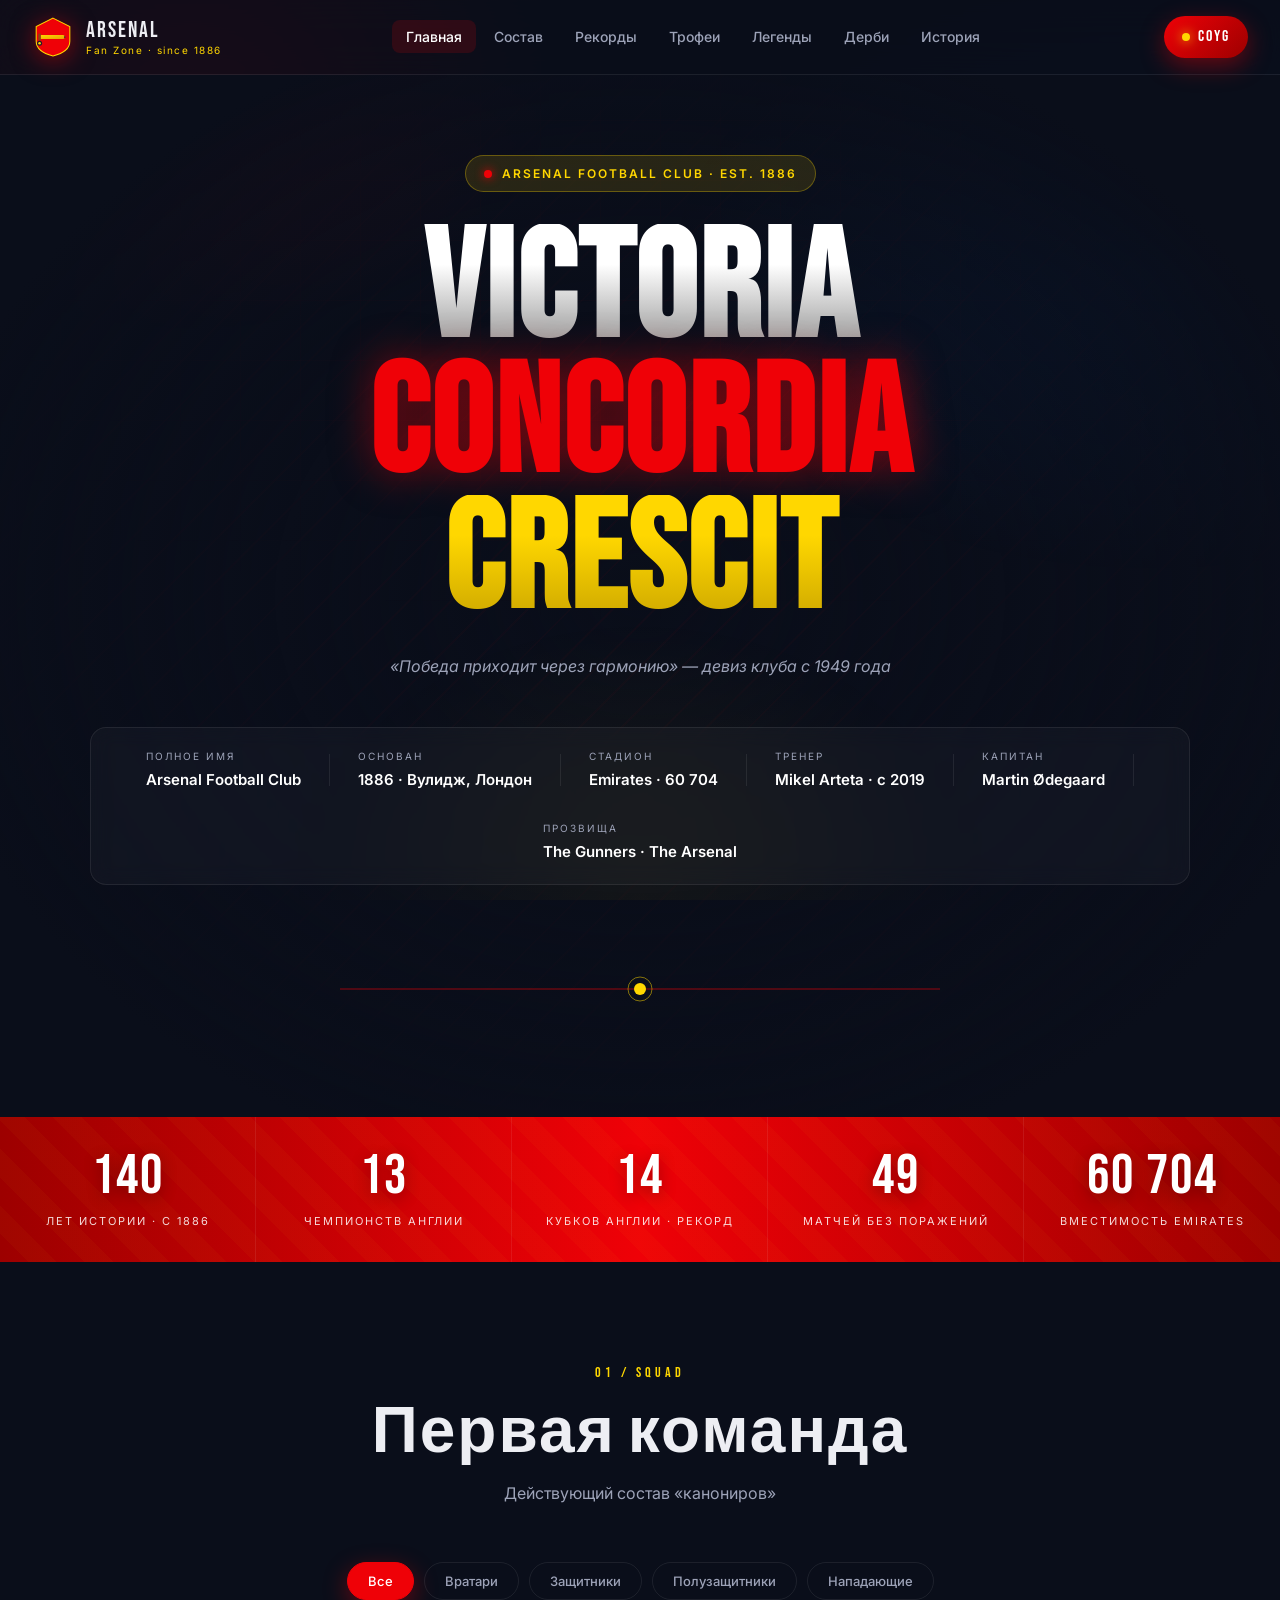
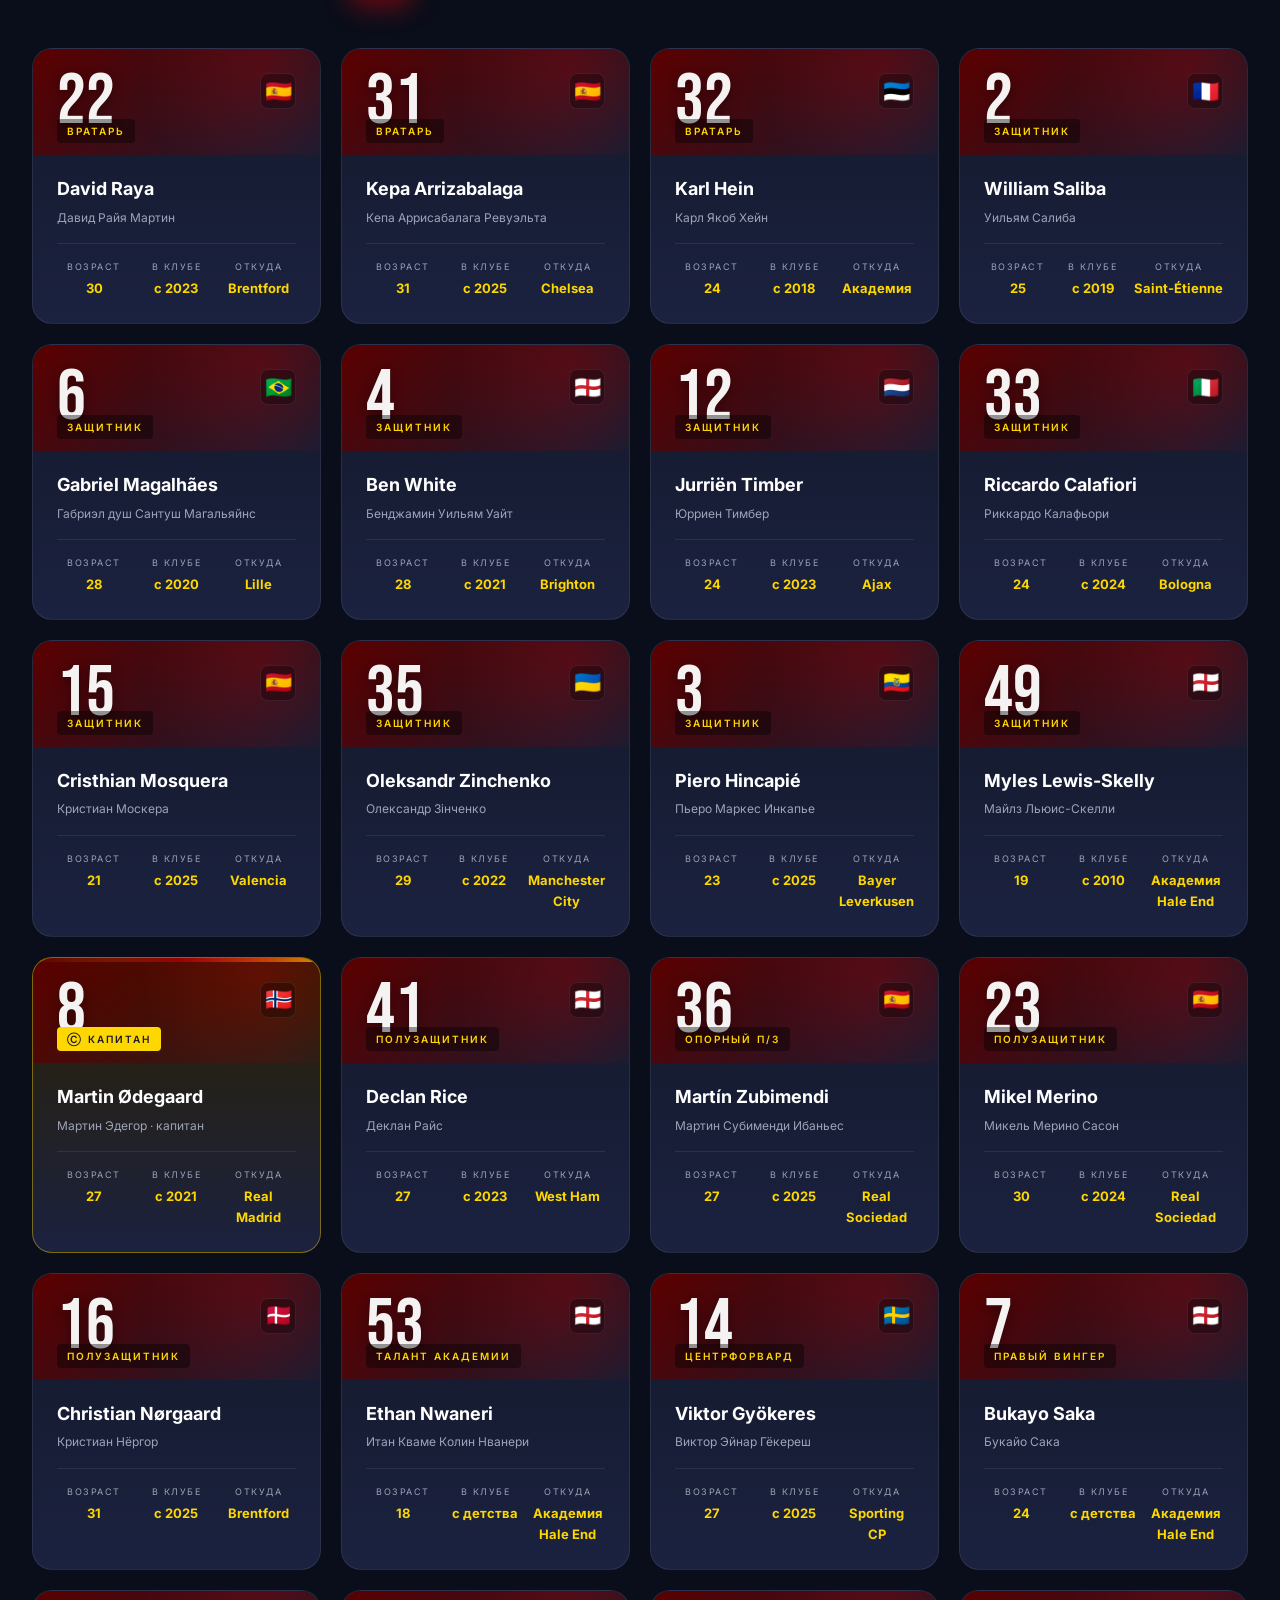
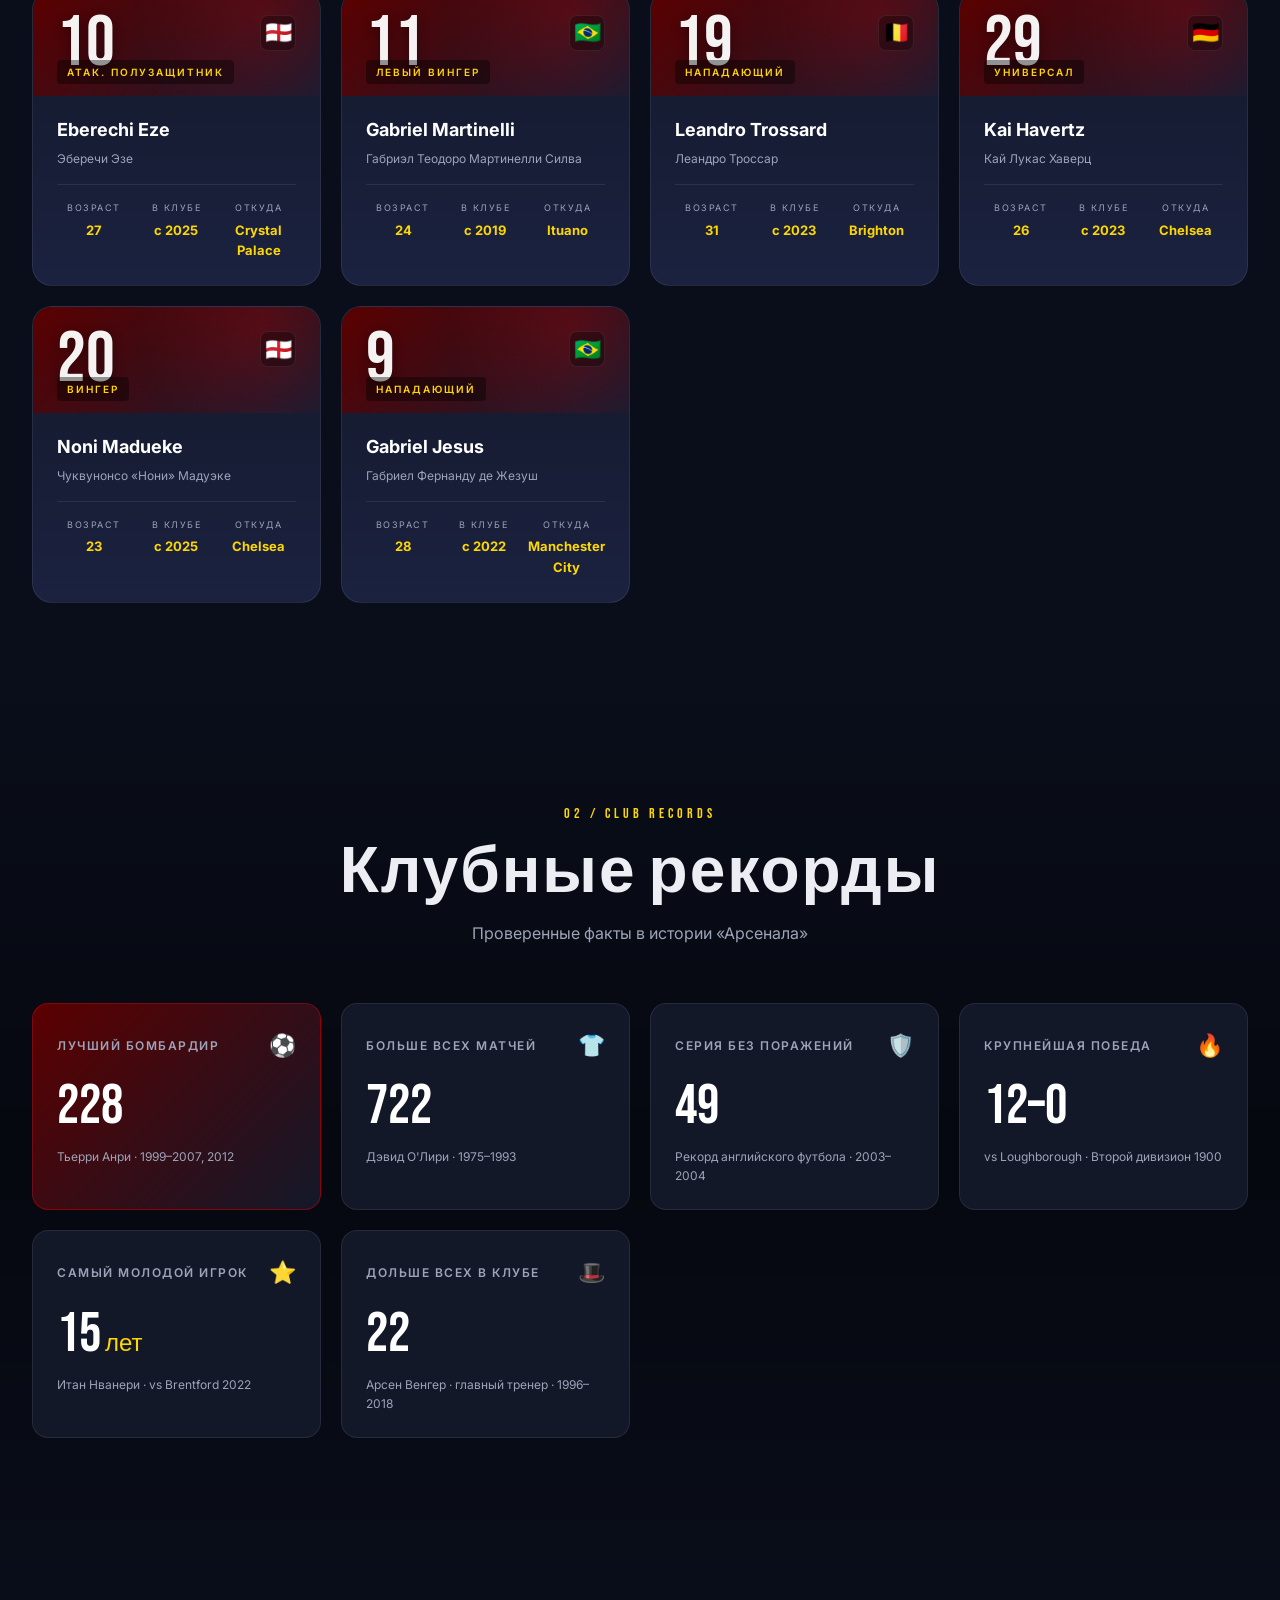
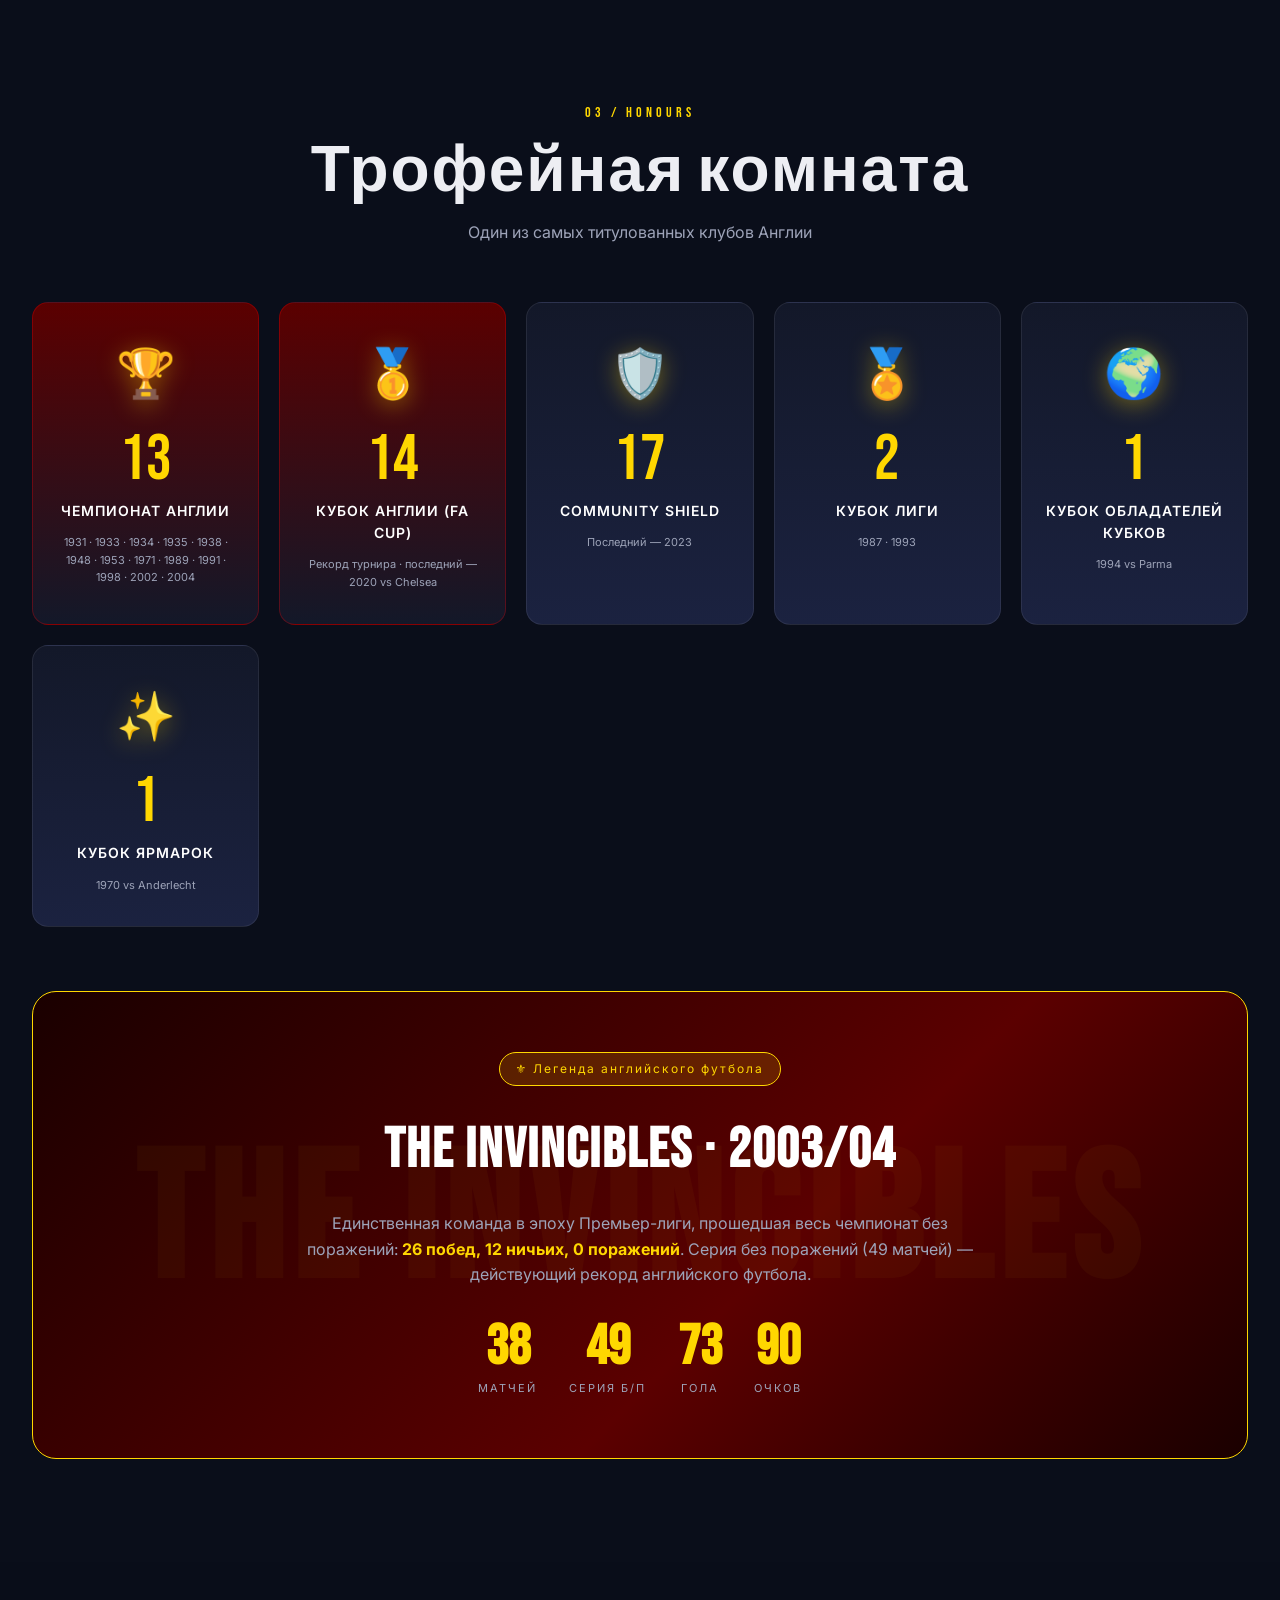
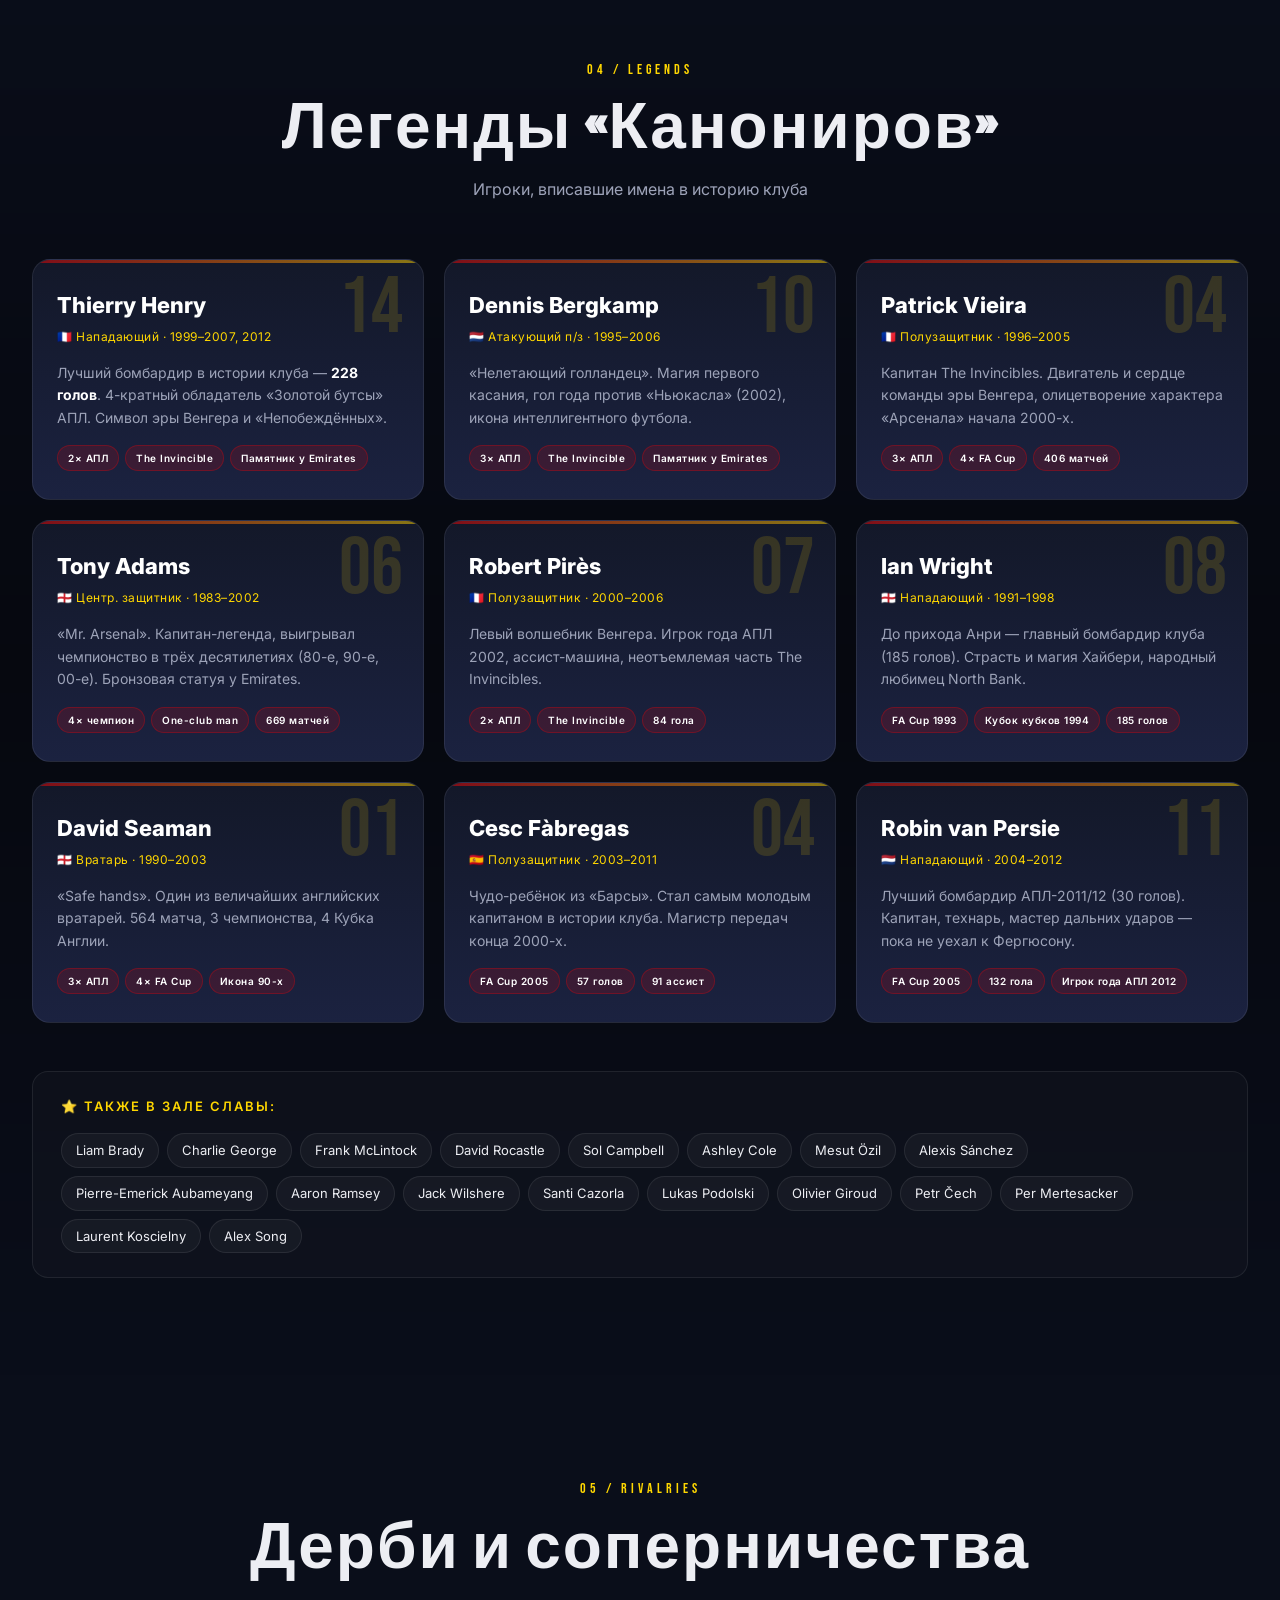
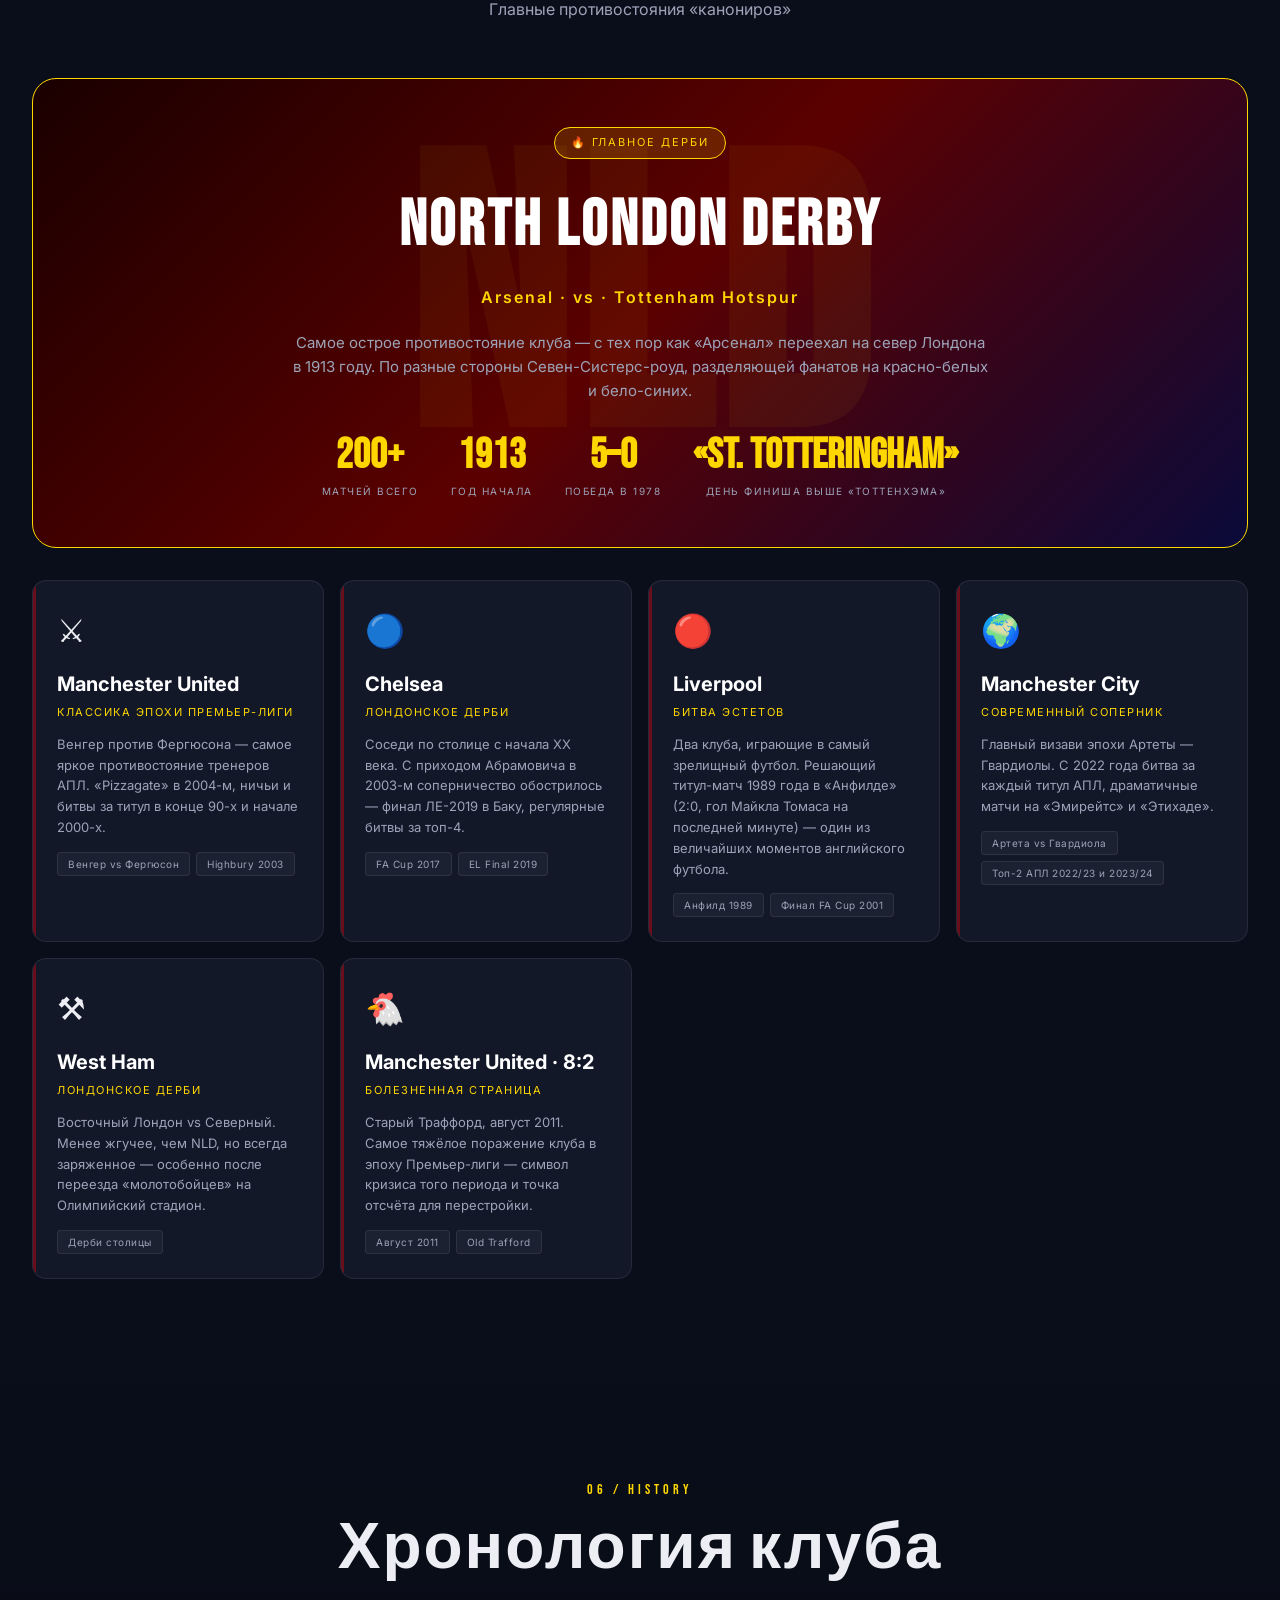
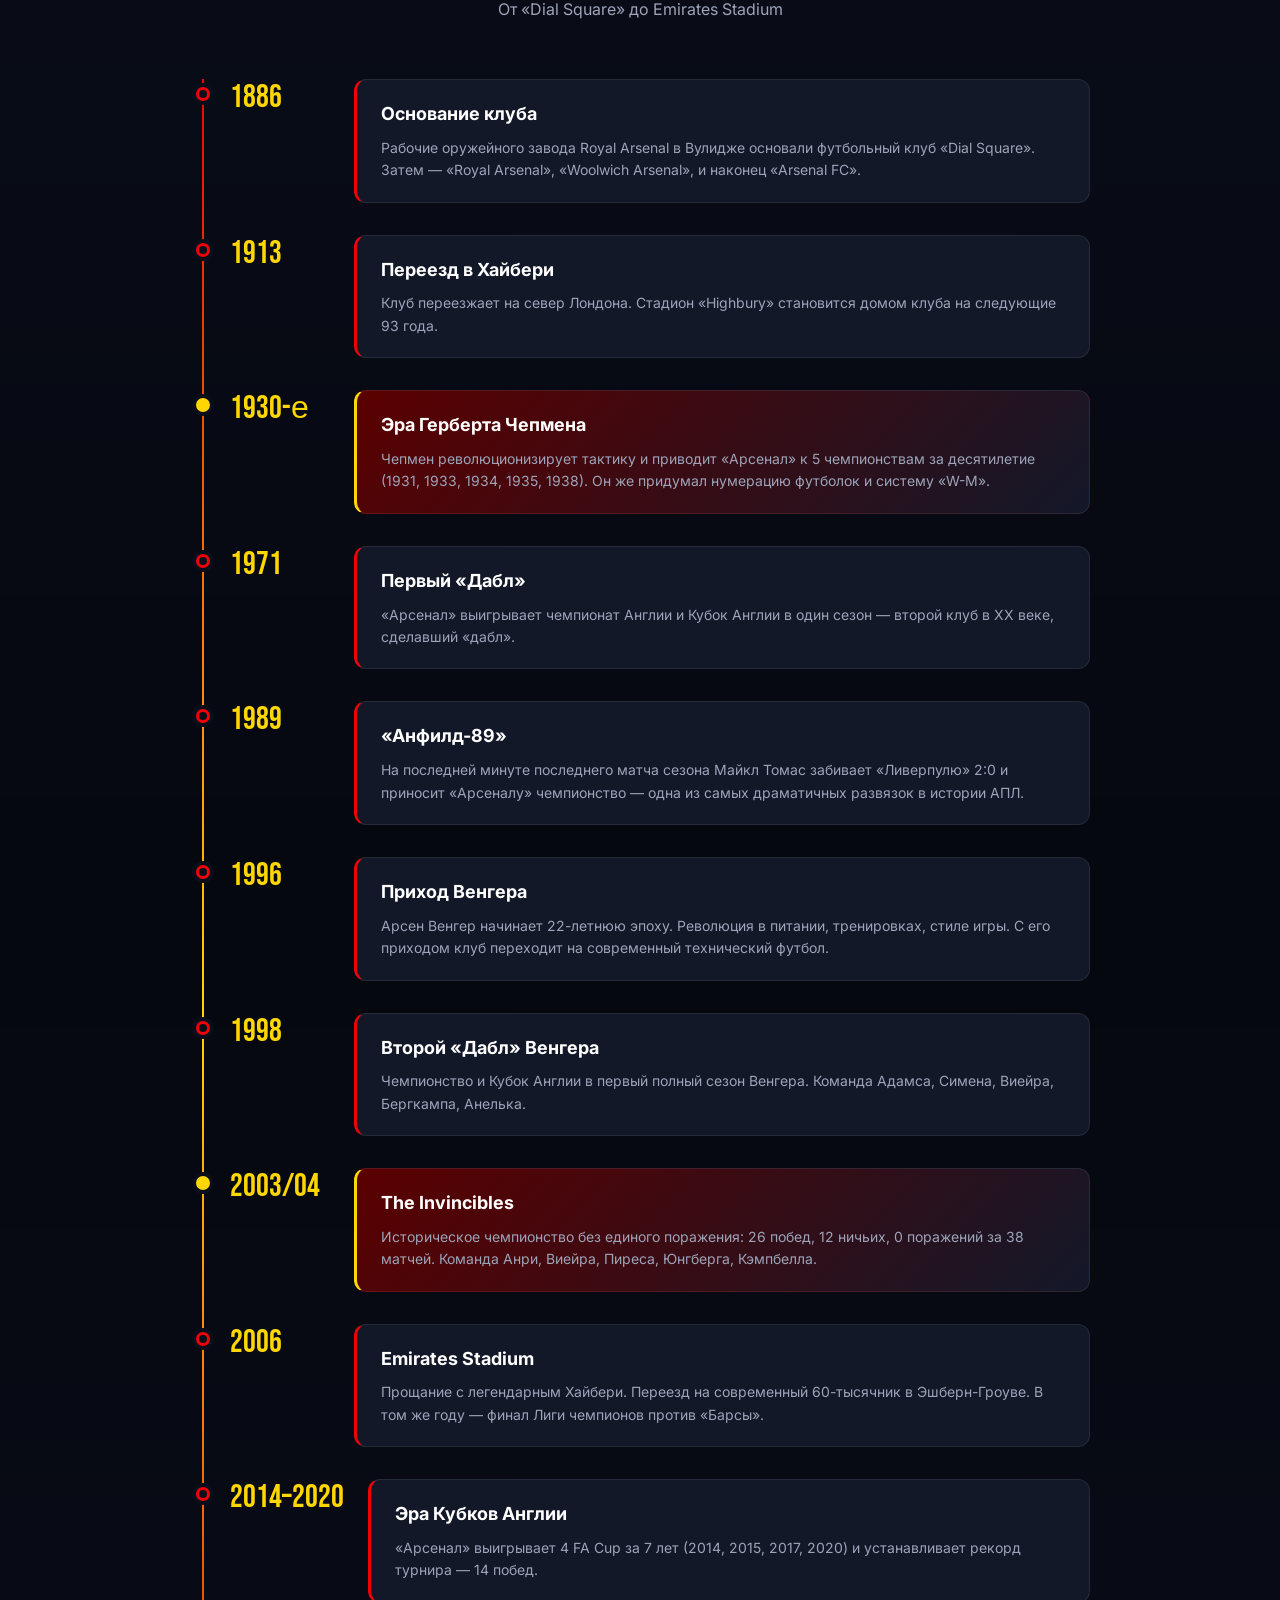
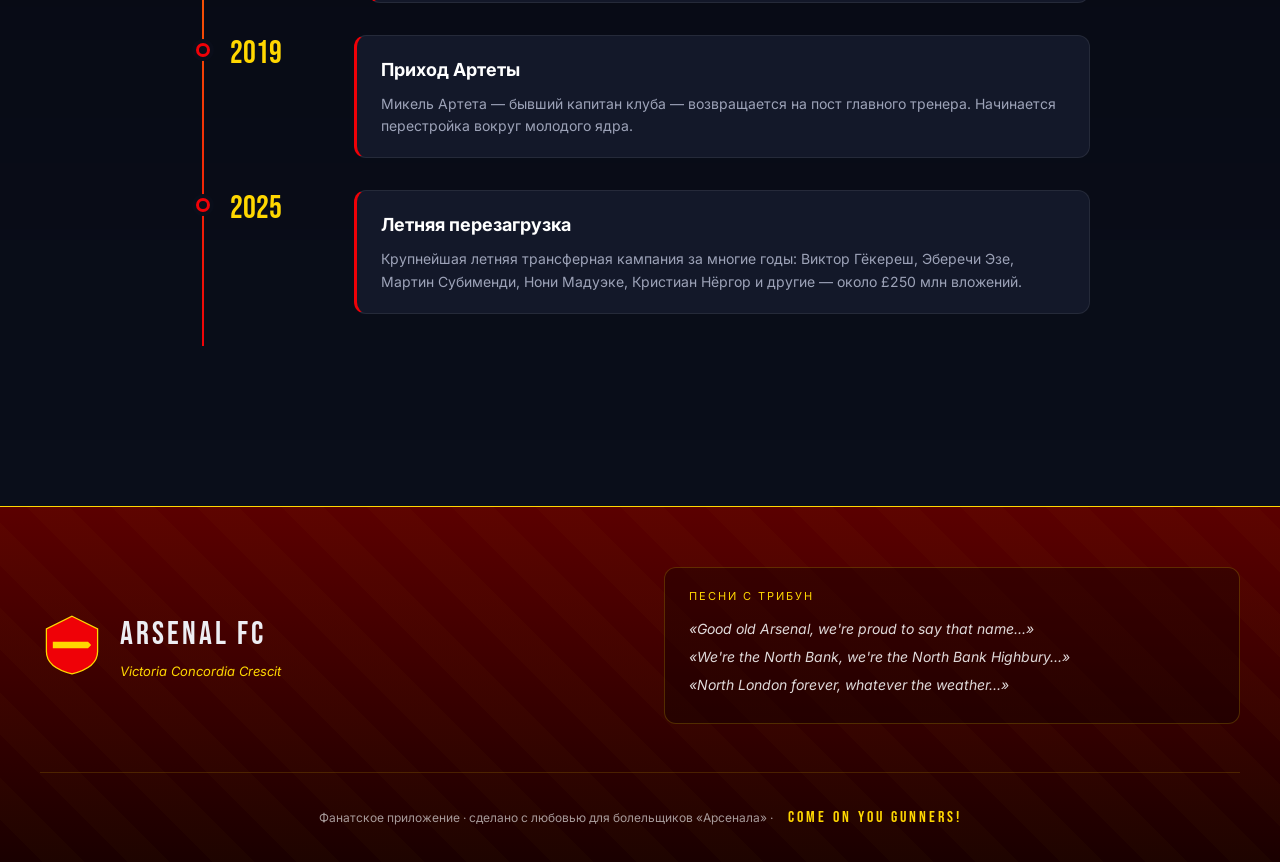
==== commit 9b3d7701: "Render squad as static HTML and use only verified facts - Move all 26 player cards from JS-generated" ====
--- a/arsenal.html
+++ b/arsenal.html
@@ -337,6 +337,38 @@
   font-size: 12px; color: var(--text-dim);
   margin-bottom: 16px;
 }
+.player-meta {
+  display: flex; justify-content: space-between;
+  gap: 8px;
+  padding-top: 16px;
+  border-top: 1px solid var(--line);
+}
+.pm { text-align: center; flex: 1; }
+.pm span {
+  display: block;
+  font-size: 9px; color: var(--text-dim);
+  letter-spacing: 1.5px; text-transform: uppercase;
+  margin-bottom: 4px;
+}
+.pm b {
+  font-size: 13px; color: var(--gold);
+  font-weight: 700;
+  display: block;
+}
+
+.player-card.captain {
+  border-color: rgba(255,215,0,0.4);
+  background: linear-gradient(180deg, #2a1f00 0%, var(--ink-3) 100%);
+}
+.player-card.captain::before {
+  opacity: 1;
+  background: linear-gradient(90deg, var(--gold), var(--red), var(--gold));
+}
+.player-card.captain .player-pos-badge {
+  background: var(--gold);
+  color: #1a1a2e;
+}
+
 .player-stats {
   display: flex; justify-content: space-between;
   padding-top: 16px;
@@ -984,11 +1016,10 @@
 </head>
 <body>
 
-<!-- ANIMATED BACKGROUND -->
 <div class="bg-grid"></div>
 <div class="bg-glow"></div>
 
-<!-- NAVIGATION -->
+<!-- NAV -->
 <nav class="nav">
   <div class="nav-inner">
     <div class="logo">
@@ -999,8 +1030,7 @@
             <stop offset="100%" stop-color="#E5A100"/>
           </linearGradient>
         </defs>
-        <path d="M50 5 L90 25 L90 60 Q90 85 50 95 Q10 85 10 60 L10 25 Z"
-              fill="#EF0107" stroke="#FFD700" stroke-width="2.5"/>
+        <path d="M50 5 L90 25 L90 60 Q90 85 50 95 Q10 85 10 60 L10 25 Z" fill="#EF0107" stroke="#FFD700" stroke-width="2.5"/>
         <path d="M20 45 L75 45 L80 50 L75 55 L20 55 Z" fill="url(#cannonGrad)"/>
         <circle cx="78" cy="50" r="2" fill="#1a1a2e"/>
         <rect x="15" y="42" width="6" height="16" fill="#8B4513"/>
@@ -1015,25 +1045,20 @@
     <ul class="nav-links">
       <li><a href="#hero" class="active">Главная</a></li>
       <li><a href="#squad">Состав</a></li>
-      <li><a href="#stats">Статистика</a></li>
-      <li><a href="#matches">Матчи</a></li>
+      <li><a href="#records">Рекорды</a></li>
       <li><a href="#trophies">Трофеи</a></li>
       <li><a href="#legends">Легенды</a></li>
       <li><a href="#derbies">Дерби</a></li>
       <li><a href="#history">История</a></li>
     </ul>
-    <div class="nav-cta">
-      <span class="live-dot"></span> COYG
-    </div>
+    <div class="nav-cta"><span class="live-dot"></span> COYG</div>
   </div>
 </nav>
 
 <!-- HERO -->
 <section id="hero" class="hero">
   <div class="hero-content">
-    <div class="hero-tag">
-      <span class="pulse"></span> Premier League · Season 2025/26
-    </div>
+    <div class="hero-tag"><span class="pulse"></span> Arsenal Football Club · est. 1886</div>
     <h1 class="hero-title">
       <span class="line-1">VICTORIA</span>
       <span class="line-2">CONCORDIA</span>
@@ -1041,30 +1066,17 @@
     </h1>
     <p class="hero-motto">«Победа приходит через гармонию» — девиз клуба с 1949 года</p>
     <div class="hero-meta">
-      <div class="meta-item">
-        <div class="meta-label">Стадион</div>
-        <div class="meta-value">Emirates · 60 704</div>
-      </div>
+      <div class="meta-item"><div class="meta-label">Полное имя</div><div class="meta-value">Arsenal Football Club</div></div>
       <div class="meta-divider"></div>
-      <div class="meta-item">
-        <div class="meta-label">Тренер</div>
-        <div class="meta-value">Mikel Arteta · с 2019</div>
-      </div>
+      <div class="meta-item"><div class="meta-label">Основан</div><div class="meta-value">1886 · Вулидж, Лондон</div></div>
       <div class="meta-divider"></div>
-      <div class="meta-item">
-        <div class="meta-label">Капитан</div>
-        <div class="meta-value">Martin Ødegaard</div>
-      </div>
+      <div class="meta-item"><div class="meta-label">Стадион</div><div class="meta-value">Emirates · 60 704</div></div>
       <div class="meta-divider"></div>
-      <div class="meta-item">
-        <div class="meta-label">Владелец</div>
-        <div class="meta-value">Stan Kroenke · KSE</div>
-      </div>
+      <div class="meta-item"><div class="meta-label">Тренер</div><div class="meta-value">Mikel Arteta · с 2019</div></div>
       <div class="meta-divider"></div>
-      <div class="meta-item">
-        <div class="meta-label">Прозвища</div>
-        <div class="meta-value">The Gunners · The Arsenal</div>
-      </div>
+      <div class="meta-item"><div class="meta-label">Капитан</div><div class="meta-value">Martin Ødegaard</div></div>
+      <div class="meta-divider"></div>
+      <div class="meta-item"><div class="meta-label">Прозвища</div><div class="meta-value">The Gunners · The Arsenal</div></div>
     </div>
     <div class="hero-cannons">
       <svg viewBox="0 0 600 80" class="cannon-bar">
@@ -1076,28 +1088,13 @@
   </div>
 </section>
 
-<!-- LIVE STATS BAR -->
+<!-- STATS BAR -->
 <section class="stats-bar">
-  <div class="stat-cell">
-    <div class="stat-num" data-target="140">0</div>
-    <div class="stat-label">Лет истории · с 1886</div>
-  </div>
-  <div class="stat-cell">
-    <div class="stat-num" data-target="13">0</div>
-    <div class="stat-label">Чемпионств Англии</div>
-  </div>
-  <div class="stat-cell">
-    <div class="stat-num" data-target="14">0</div>
-    <div class="stat-label">Кубков Англии · рекорд</div>
-  </div>
-  <div class="stat-cell">
-    <div class="stat-num" data-target="49">0</div>
-    <div class="stat-label">Матчей без поражений</div>
-  </div>
-  <div class="stat-cell">
-    <div class="stat-num" data-target="60704">0</div>
-    <div class="stat-label">Вместимость Emirates</div>
-  </div>
+  <div class="stat-cell"><div class="stat-num" data-target="140">0</div><div class="stat-label">Лет истории · с 1886</div></div>
+  <div class="stat-cell"><div class="stat-num" data-target="13">0</div><div class="stat-label">Чемпионств Англии</div></div>
+  <div class="stat-cell"><div class="stat-num" data-target="14">0</div><div class="stat-label">Кубков Англии · рекорд</div></div>
+  <div class="stat-cell"><div class="stat-num" data-target="49">0</div><div class="stat-label">Матчей без поражений</div></div>
+  <div class="stat-cell"><div class="stat-num" data-target="60704">0</div><div class="stat-label">Вместимость Emirates</div></div>
 </section>
 
 <!-- SQUAD -->
@@ -1105,7 +1102,7 @@
   <div class="section-header">
     <div class="section-tag">01 / SQUAD</div>
     <h2 class="section-title">Первая команда</h2>
-    <p class="section-sub">Молодое и амбициозное поколение «канониров»</p>
+    <p class="section-sub">Действующий состав «канониров»</p>
   </div>
 
   <div class="squad-filters">
@@ -1116,97 +1113,501 @@
     <button class="filter" data-pos="fw">Нападающие</button>
   </div>
 
-  <div class="squad-grid" id="squadGrid"></div>
+  <div class="squad-grid">
+    <!-- GOALKEEPERS -->
+    <div class="player-card" data-pos="gk">
+      <div class="player-top">
+        <div class="player-num">22</div>
+        <div class="player-flag">🇪🇸</div>
+        <div class="player-pos-badge">Вратарь</div>
+      </div>
+      <div class="player-info">
+        <div class="player-name">David Raya</div>
+        <div class="player-fullname">Давид Райя Мартин</div>
+        <div class="player-meta">
+          <div class="pm"><span>Возраст</span><b>30</b></div>
+          <div class="pm"><span>В клубе</span><b>с 2023</b></div>
+          <div class="pm"><span>Откуда</span><b>Brentford</b></div>
+        </div>
+      </div>
+    </div>
+
+    <div class="player-card" data-pos="gk">
+      <div class="player-top">
+        <div class="player-num">31</div>
+        <div class="player-flag">🇪🇸</div>
+        <div class="player-pos-badge">Вратарь</div>
+      </div>
+      <div class="player-info">
+        <div class="player-name">Kepa Arrizabalaga</div>
+        <div class="player-fullname">Кепа Аррисабалага Ревуэльта</div>
+        <div class="player-meta">
+          <div class="pm"><span>Возраст</span><b>31</b></div>
+          <div class="pm"><span>В клубе</span><b>с 2025</b></div>
+          <div class="pm"><span>Откуда</span><b>Chelsea</b></div>
+        </div>
+      </div>
+    </div>
+
+    <div class="player-card" data-pos="gk">
+      <div class="player-top">
+        <div class="player-num">32</div>
+        <div class="player-flag">🇪🇪</div>
+        <div class="player-pos-badge">Вратарь</div>
+      </div>
+      <div class="player-info">
+        <div class="player-name">Karl Hein</div>
+        <div class="player-fullname">Карл Якоб Хейн</div>
+        <div class="player-meta">
+          <div class="pm"><span>Возраст</span><b>24</b></div>
+          <div class="pm"><span>В клубе</span><b>с 2018</b></div>
+          <div class="pm"><span>Откуда</span><b>Академия</b></div>
+        </div>
+      </div>
+    </div>
+
+    <!-- DEFENDERS -->
+    <div class="player-card" data-pos="df">
+      <div class="player-top">
+        <div class="player-num">2</div>
+        <div class="player-flag">🇫🇷</div>
+        <div class="player-pos-badge">Защитник</div>
+      </div>
+      <div class="player-info">
+        <div class="player-name">William Saliba</div>
+        <div class="player-fullname">Уильям Салиба</div>
+        <div class="player-meta">
+          <div class="pm"><span>Возраст</span><b>25</b></div>
+          <div class="pm"><span>В клубе</span><b>с 2019</b></div>
+          <div class="pm"><span>Откуда</span><b>Saint-Étienne</b></div>
+        </div>
+      </div>
+    </div>
+
+    <div class="player-card" data-pos="df">
+      <div class="player-top">
+        <div class="player-num">6</div>
+        <div class="player-flag">🇧🇷</div>
+        <div class="player-pos-badge">Защитник</div>
+      </div>
+      <div class="player-info">
+        <div class="player-name">Gabriel Magalhães</div>
+        <div class="player-fullname">Габриэл душ Сантуш Магальяйнс</div>
+        <div class="player-meta">
+          <div class="pm"><span>Возраст</span><b>28</b></div>
+          <div class="pm"><span>В клубе</span><b>с 2020</b></div>
+          <div class="pm"><span>Откуда</span><b>Lille</b></div>
+        </div>
+      </div>
+    </div>
+
+    <div class="player-card" data-pos="df">
+      <div class="player-top">
+        <div class="player-num">4</div>
+        <div class="player-flag">🏴󠁧󠁢󠁥󠁮󠁧󠁿</div>
+        <div class="player-pos-badge">Защитник</div>
+      </div>
+      <div class="player-info">
+        <div class="player-name">Ben White</div>
+        <div class="player-fullname">Бенджамин Уильям Уайт</div>
+        <div class="player-meta">
+          <div class="pm"><span>Возраст</span><b>28</b></div>
+          <div class="pm"><span>В клубе</span><b>с 2021</b></div>
+          <div class="pm"><span>Откуда</span><b>Brighton</b></div>
+        </div>
+      </div>
+    </div>
+
+    <div class="player-card" data-pos="df">
+      <div class="player-top">
+        <div class="player-num">12</div>
+        <div class="player-flag">🇳🇱</div>
+        <div class="player-pos-badge">Защитник</div>
+      </div>
+      <div class="player-info">
+        <div class="player-name">Jurriën Timber</div>
+        <div class="player-fullname">Юрриен Тимбер</div>
+        <div class="player-meta">
+          <div class="pm"><span>Возраст</span><b>24</b></div>
+          <div class="pm"><span>В клубе</span><b>с 2023</b></div>
+          <div class="pm"><span>Откуда</span><b>Ajax</b></div>
+        </div>
+      </div>
+    </div>
+
+    <div class="player-card" data-pos="df">
+      <div class="player-top">
+        <div class="player-num">33</div>
+        <div class="player-flag">🇮🇹</div>
+        <div class="player-pos-badge">Защитник</div>
+      </div>
+      <div class="player-info">
+        <div class="player-name">Riccardo Calafiori</div>
+        <div class="player-fullname">Риккардо Калафьори</div>
+        <div class="player-meta">
+          <div class="pm"><span>Возраст</span><b>24</b></div>
+          <div class="pm"><span>В клубе</span><b>с 2024</b></div>
+          <div class="pm"><span>Откуда</span><b>Bologna</b></div>
+        </div>
+      </div>
+    </div>
+
+    <div class="player-card" data-pos="df">
+      <div class="player-top">
+        <div class="player-num">15</div>
+        <div class="player-flag">🇪🇸</div>
+        <div class="player-pos-badge">Защитник</div>
+      </div>
+      <div class="player-info">
+        <div class="player-name">Cristhian Mosquera</div>
+        <div class="player-fullname">Кристиан Москера</div>
+        <div class="player-meta">
+          <div class="pm"><span>Возраст</span><b>21</b></div>
+          <div class="pm"><span>В клубе</span><b>с 2025</b></div>
+          <div class="pm"><span>Откуда</span><b>Valencia</b></div>
+        </div>
+      </div>
+    </div>
+
+    <div class="player-card" data-pos="df">
+      <div class="player-top">
+        <div class="player-num">35</div>
+        <div class="player-flag">🇺🇦</div>
+        <div class="player-pos-badge">Защитник</div>
+      </div>
+      <div class="player-info">
+        <div class="player-name">Oleksandr Zinchenko</div>
+        <div class="player-fullname">Олександр Зінченко</div>
+        <div class="player-meta">
+          <div class="pm"><span>Возраст</span><b>29</b></div>
+          <div class="pm"><span>В клубе</span><b>с 2022</b></div>
+          <div class="pm"><span>Откуда</span><b>Manchester City</b></div>
+        </div>
+      </div>
+    </div>
+
+    <div class="player-card" data-pos="df">
+      <div class="player-top">
+        <div class="player-num">3</div>
+        <div class="player-flag">🇪🇨</div>
+        <div class="player-pos-badge">Защитник</div>
+      </div>
+      <div class="player-info">
+        <div class="player-name">Piero Hincapié</div>
+        <div class="player-fullname">Пьеро Маркес Инкапье</div>
+        <div class="player-meta">
+          <div class="pm"><span>Возраст</span><b>23</b></div>
+          <div class="pm"><span>В клубе</span><b>с 2025</b></div>
+          <div class="pm"><span>Откуда</span><b>Bayer Leverkusen</b></div>
+        </div>
+      </div>
+    </div>
+
+    <div class="player-card" data-pos="df">
+      <div class="player-top">
+        <div class="player-num">49</div>
+        <div class="player-flag">🏴󠁧󠁢󠁥󠁮󠁧󠁿</div>
+        <div class="player-pos-badge">Защитник</div>
+      </div>
+      <div class="player-info">
+        <div class="player-name">Myles Lewis-Skelly</div>
+        <div class="player-fullname">Майлз Льюис-Скелли</div>
+        <div class="player-meta">
+          <div class="pm"><span>Возраст</span><b>19</b></div>
+          <div class="pm"><span>В клубе</span><b>с 2010</b></div>
+          <div class="pm"><span>Откуда</span><b>Академия Hale End</b></div>
+        </div>
+      </div>
+    </div>
+
+    <!-- MIDFIELDERS -->
+    <div class="player-card captain" data-pos="mf">
+      <div class="player-top">
+        <div class="player-num">8</div>
+        <div class="player-flag">🇳🇴</div>
+        <div class="player-pos-badge">ⓒ Капитан</div>
+      </div>
+      <div class="player-info">
+        <div class="player-name">Martin Ødegaard</div>
+        <div class="player-fullname">Мартин Эдегор · капитан</div>
+        <div class="player-meta">
+          <div class="pm"><span>Возраст</span><b>27</b></div>
+          <div class="pm"><span>В клубе</span><b>с 2021</b></div>
+          <div class="pm"><span>Откуда</span><b>Real Madrid</b></div>
+        </div>
+      </div>
+    </div>
+
+    <div class="player-card" data-pos="mf">
+      <div class="player-top">
+        <div class="player-num">41</div>
+        <div class="player-flag">🏴󠁧󠁢󠁥󠁮󠁧󠁿</div>
+        <div class="player-pos-badge">Полузащитник</div>
+      </div>
+      <div class="player-info">
+        <div class="player-name">Declan Rice</div>
+        <div class="player-fullname">Деклан Райс</div>
+        <div class="player-meta">
+          <div class="pm"><span>Возраст</span><b>27</b></div>
+          <div class="pm"><span>В клубе</span><b>с 2023</b></div>
+          <div class="pm"><span>Откуда</span><b>West Ham</b></div>
+        </div>
+      </div>
+    </div>
+
+    <div class="player-card" data-pos="mf">
+      <div class="player-top">
+        <div class="player-num">36</div>
+        <div class="player-flag">🇪🇸</div>
+        <div class="player-pos-badge">Опорный п/з</div>
+      </div>
+      <div class="player-info">
+        <div class="player-name">Martín Zubimendi</div>
+        <div class="player-fullname">Мартин Субименди Ибаньес</div>
+        <div class="player-meta">
+          <div class="pm"><span>Возраст</span><b>27</b></div>
+          <div class="pm"><span>В клубе</span><b>с 2025</b></div>
+          <div class="pm"><span>Откуда</span><b>Real Sociedad</b></div>
+        </div>
+      </div>
+    </div>
+
+    <div class="player-card" data-pos="mf">
+      <div class="player-top">
+        <div class="player-num">23</div>
+        <div class="player-flag">🇪🇸</div>
+        <div class="player-pos-badge">Полузащитник</div>
+      </div>
+      <div class="player-info">
+        <div class="player-name">Mikel Merino</div>
+        <div class="player-fullname">Микель Мерино Сасон</div>
+        <div class="player-meta">
+          <div class="pm"><span>Возраст</span><b>30</b></div>
+          <div class="pm"><span>В клубе</span><b>с 2024</b></div>
+          <div class="pm"><span>Откуда</span><b>Real Sociedad</b></div>
+        </div>
+      </div>
+    </div>
+
+    <div class="player-card" data-pos="mf">
+      <div class="player-top">
+        <div class="player-num">16</div>
+        <div class="player-flag">🇩🇰</div>
+        <div class="player-pos-badge">Полузащитник</div>
+      </div>
+      <div class="player-info">
+        <div class="player-name">Christian Nørgaard</div>
+        <div class="player-fullname">Кристиан Нёргор</div>
+        <div class="player-meta">
+          <div class="pm"><span>Возраст</span><b>31</b></div>
+          <div class="pm"><span>В клубе</span><b>с 2025</b></div>
+          <div class="pm"><span>Откуда</span><b>Brentford</b></div>
+        </div>
+      </div>
+    </div>
+
+    <div class="player-card" data-pos="mf">
+      <div class="player-top">
+        <div class="player-num">53</div>
+        <div class="player-flag">🏴󠁧󠁢󠁥󠁮󠁧󠁿</div>
+        <div class="player-pos-badge">Талант академии</div>
+      </div>
+      <div class="player-info">
+        <div class="player-name">Ethan Nwaneri</div>
+        <div class="player-fullname">Итан Кваме Колин Нванери</div>
+        <div class="player-meta">
+          <div class="pm"><span>Возраст</span><b>18</b></div>
+          <div class="pm"><span>В клубе</span><b>с детства</b></div>
+          <div class="pm"><span>Откуда</span><b>Академия Hale End</b></div>
+        </div>
+      </div>
+    </div>
+
+    <!-- FORWARDS -->
+    <div class="player-card" data-pos="fw">
+      <div class="player-top">
+        <div class="player-num">14</div>
+        <div class="player-flag">🇸🇪</div>
+        <div class="player-pos-badge">Центрфорвард</div>
+      </div>
+      <div class="player-info">
+        <div class="player-name">Viktor Gyökeres</div>
+        <div class="player-fullname">Виктор Эйнар Гёкереш</div>
+        <div class="player-meta">
+          <div class="pm"><span>Возраст</span><b>27</b></div>
+          <div class="pm"><span>В клубе</span><b>с 2025</b></div>
+          <div class="pm"><span>Откуда</span><b>Sporting CP</b></div>
+        </div>
+      </div>
+    </div>
+
+    <div class="player-card" data-pos="fw">
+      <div class="player-top">
+        <div class="player-num">7</div>
+        <div class="player-flag">🏴󠁧󠁢󠁥󠁮󠁧󠁿</div>
+        <div class="player-pos-badge">Правый вингер</div>
+      </div>
+      <div class="player-info">
+        <div class="player-name">Bukayo Saka</div>
+        <div class="player-fullname">Букайо Сака</div>
+        <div class="player-meta">
+          <div class="pm"><span>Возраст</span><b>24</b></div>
+          <div class="pm"><span>В клубе</span><b>с детства</b></div>
+          <div class="pm"><span>Откуда</span><b>Академия Hale End</b></div>
+        </div>
+      </div>
+    </div>
+
+    <div class="player-card" data-pos="fw">
+      <div class="player-top">
+        <div class="player-num">10</div>
+        <div class="player-flag">🏴󠁧󠁢󠁥󠁮󠁧󠁿</div>
+        <div class="player-pos-badge">Атак. полузащитник</div>
+      </div>
+      <div class="player-info">
+        <div class="player-name">Eberechi Eze</div>
+        <div class="player-fullname">Эберечи Эзе</div>
+        <div class="player-meta">
+          <div class="pm"><span>Возраст</span><b>27</b></div>
+          <div class="pm"><span>В клубе</span><b>с 2025</b></div>
+          <div class="pm"><span>Откуда</span><b>Crystal Palace</b></div>
+        </div>
+      </div>
+    </div>
+
+    <div class="player-card" data-pos="fw">
+      <div class="player-top">
+        <div class="player-num">11</div>
+        <div class="player-flag">🇧🇷</div>
+        <div class="player-pos-badge">Левый вингер</div>
+      </div>
+      <div class="player-info">
+        <div class="player-name">Gabriel Martinelli</div>
+        <div class="player-fullname">Габриэл Теодоро Мартинелли Силва</div>
+        <div class="player-meta">
+          <div class="pm"><span>Возраст</span><b>24</b></div>
+          <div class="pm"><span>В клубе</span><b>с 2019</b></div>
+          <div class="pm"><span>Откуда</span><b>Ituano</b></div>
+        </div>
+      </div>
+    </div>
+
+    <div class="player-card" data-pos="fw">
+      <div class="player-top">
+        <div class="player-num">19</div>
+        <div class="player-flag">🇧🇪</div>
+        <div class="player-pos-badge">Нападающий</div>
+      </div>
+      <div class="player-info">
+        <div class="player-name">Leandro Trossard</div>
+        <div class="player-fullname">Леандро Троссар</div>
+        <div class="player-meta">
+          <div class="pm"><span>Возраст</span><b>31</b></div>
+          <div class="pm"><span>В клубе</span><b>с 2023</b></div>
+          <div class="pm"><span>Откуда</span><b>Brighton</b></div>
+        </div>
+      </div>
+    </div>
+
+    <div class="player-card" data-pos="fw">
+      <div class="player-top">
+        <div class="player-num">29</div>
+        <div class="player-flag">🇩🇪</div>
+        <div class="player-pos-badge">Универсал</div>
+      </div>
+      <div class="player-info">
+        <div class="player-name">Kai Havertz</div>
+        <div class="player-fullname">Кай Лукас Хаверц</div>
+        <div class="player-meta">
+          <div class="pm"><span>Возраст</span><b>26</b></div>
+          <div class="pm"><span>В клубе</span><b>с 2023</b></div>
+          <div class="pm"><span>Откуда</span><b>Chelsea</b></div>
+        </div>
+      </div>
+    </div>
+
+    <div class="player-card" data-pos="fw">
+      <div class="player-top">
+        <div class="player-num">20</div>
+        <div class="player-flag">🏴󠁧󠁢󠁥󠁮󠁧󠁿</div>
+        <div class="player-pos-badge">Вингер</div>
+      </div>
+      <div class="player-info">
+        <div class="player-name">Noni Madueke</div>
+        <div class="player-fullname">Чуквунонсо «Нони» Мадуэке</div>
+        <div class="player-meta">
+          <div class="pm"><span>Возраст</span><b>23</b></div>
+          <div class="pm"><span>В клубе</span><b>с 2025</b></div>
+          <div class="pm"><span>Откуда</span><b>Chelsea</b></div>
+        </div>
+      </div>
+    </div>
+
+    <div class="player-card" data-pos="fw">
+      <div class="player-top">
+        <div class="player-num">9</div>
+        <div class="player-flag">🇧🇷</div>
+        <div class="player-pos-badge">Нападающий</div>
+      </div>
+      <div class="player-info">
+        <div class="player-name">Gabriel Jesus</div>
+        <div class="player-fullname">Габриел Фернанду де Жезуш</div>
+        <div class="player-meta">
+          <div class="pm"><span>Возраст</span><b>28</b></div>
+          <div class="pm"><span>В клубе</span><b>с 2022</b></div>
+          <div class="pm"><span>Откуда</span><b>Manchester City</b></div>
+        </div>
+      </div>
+    </div>
+  </div>
 </section>
 
-<!-- STATS -->
-<section id="stats" class="section section-dark">
+<!-- RECORDS / FACTS -->
+<section id="records" class="section section-dark">
   <div class="section-header">
-    <div class="section-tag">02 / STATISTICS</div>
-    <h2 class="section-title">Сезон 2025/26 в цифрах</h2>
-    <p class="section-sub">Премьер-лига · итоги сезона на 22 мая 2026</p>
+    <div class="section-tag">02 / CLUB RECORDS</div>
+    <h2 class="section-title">Клубные рекорды</h2>
+    <p class="section-sub">Проверенные факты в истории «Арсенала»</p>
   </div>
 
   <div class="stats-grid">
     <div class="stat-card highlight">
-      <div class="stat-card-head">
-        <div class="stat-card-title">Место в таблице</div>
-        <div class="stat-card-icon">🏆</div>
-      </div>
-      <div class="stat-card-value">1<span class="suffix">st</span></div>
-      <div class="stat-card-foot">89 очков · 28 побед · 5 ничьих · 5 поражений</div>
+      <div class="stat-card-head"><div class="stat-card-title">Лучший бомбардир</div><div class="stat-card-icon">⚽</div></div>
+      <div class="stat-card-value">228</div>
+      <div class="stat-card-foot">Тьерри Анри · 1999–2007, 2012</div>
     </div>
     <div class="stat-card">
-      <div class="stat-card-head">
-        <div class="stat-card-title">Голов забито</div>
-        <div class="stat-card-icon">⚽</div>
-      </div>
-      <div class="stat-card-value">87</div>
-      <div class="progress"><div class="progress-fill" style="--w: 92%"></div></div>
-      <div class="stat-card-foot">2.29 за матч · лучшая атака лиги</div>
+      <div class="stat-card-head"><div class="stat-card-title">Больше всех матчей</div><div class="stat-card-icon">👕</div></div>
+      <div class="stat-card-value">722</div>
+      <div class="stat-card-foot">Дэвид О'Лири · 1975–1993</div>
     </div>
     <div class="stat-card">
-      <div class="stat-card-head">
-        <div class="stat-card-title">Голов пропущено</div>
-        <div class="stat-card-icon">🛡️</div>
-      </div>
-      <div class="stat-card-value">29</div>
-      <div class="progress"><div class="progress-fill green" style="--w: 25%"></div></div>
-      <div class="stat-card-foot">Лучшая оборона лиги</div>
+      <div class="stat-card-head"><div class="stat-card-title">Серия без поражений</div><div class="stat-card-icon">🛡️</div></div>
+      <div class="stat-card-value">49</div>
+      <div class="stat-card-foot">Рекорд английского футбола · 2003–2004</div>
     </div>
     <div class="stat-card">
-      <div class="stat-card-head">
-        <div class="stat-card-title">«Сухие» матчи</div>
-        <div class="stat-card-icon">🧤</div>
-      </div>
-      <div class="stat-card-value">17</div>
-      <div class="stat-card-foot">Дэвид Райя — Золотая перчатка ⭐</div>
+      <div class="stat-card-head"><div class="stat-card-title">Крупнейшая победа</div><div class="stat-card-icon">🔥</div></div>
+      <div class="stat-card-value">12–0</div>
+      <div class="stat-card-foot">vs Loughborough · Второй дивизион 1900</div>
     </div>
     <div class="stat-card">
-      <div class="stat-card-head">
-        <div class="stat-card-title">Владение мячом</div>
-        <div class="stat-card-icon">🎯</div>
-      </div>
-      <div class="stat-card-value">60<span class="suffix">%</span></div>
-      <div class="progress"><div class="progress-fill" style="--w: 60%"></div></div>
-      <div class="stat-card-foot">xG: 78.4 · pressing-индекс лиги №1</div>
-    </div>
-    <div class="stat-card highlight">
-      <div class="stat-card-head">
-        <div class="stat-card-title">Лига Чемпионов</div>
-        <div class="stat-card-icon">⭐</div>
-      </div>
-      <div class="stat-card-value">Финал</div>
-      <div class="stat-card-foot">30 мая · vs Real Madrid · Будапешт</div>
-    </div>
-  </div>
-
-  <div class="top-scorers">
-    <h3 class="block-title">Бомбардиры сезона</h3>
-    <div class="scorer-list" id="scorerList"></div>
+      <div class="stat-card-head"><div class="stat-card-title">Самый молодой игрок</div><div class="stat-card-icon">⭐</div></div>
+      <div class="stat-card-value">15<span class="suffix">лет</span></div>
+      <div class="stat-card-foot">Итан Нванери · vs Brentford 2022</div>
+    </div>
+    <div class="stat-card">
+      <div class="stat-card-head"><div class="stat-card-title">Дольше всех в клубе</div><div class="stat-card-icon">🎩</div></div>
+      <div class="stat-card-value">22</div>
+      <div class="stat-card-foot">Арсен Венгер · главный тренер · 1996–2018</div>
+    </div>
   </div>
 </section>
 
-<!-- MATCHES -->
-<section id="matches" class="section">
+<!-- TROPHIES -->
+<section id="trophies" class="section">
   <div class="section-header">
-    <div class="section-tag">03 / FIXTURES</div>
-    <h2 class="section-title">Матчи</h2>
-    <p class="section-sub">Последние и предстоящие игры</p>
-  </div>
-
-  <div class="match-tabs">
-    <button class="match-tab active" data-tab="upcoming">Предстоящие</button>
-    <button class="match-tab" data-tab="results">Результаты</button>
-  </div>
-
-  <div class="match-list" id="matchList"></div>
-</section>
-
-<!-- TROPHIES -->
-<section id="trophies" class="section section-dark">
-  <div class="section-header">
-    <div class="section-tag">04 / HONOURS</div>
+    <div class="section-tag">03 / HONOURS</div>
     <h2 class="section-title">Трофейная комната</h2>
     <p class="section-sub">Один из самых титулованных клубов Англии</p>
   </div>
@@ -1221,39 +1622,41 @@
     <div class="trophy big">
       <div class="trophy-icon">🥇</div>
       <div class="trophy-count">14</div>
-      <div class="trophy-name">Кубок Англии</div>
-      <div class="trophy-years">Рекорд турнира · последний — 2020</div>
+      <div class="trophy-name">Кубок Англии (FA Cup)</div>
+      <div class="trophy-years">Рекорд турнира · последний — 2020 vs Chelsea</div>
     </div>
     <div class="trophy">
       <div class="trophy-icon">🛡️</div>
       <div class="trophy-count">17</div>
       <div class="trophy-name">Community Shield</div>
+      <div class="trophy-years">Последний — 2023</div>
     </div>
     <div class="trophy">
       <div class="trophy-icon">🏅</div>
       <div class="trophy-count">2</div>
       <div class="trophy-name">Кубок Лиги</div>
+      <div class="trophy-years">1987 · 1993</div>
     </div>
     <div class="trophy">
       <div class="trophy-icon">🌍</div>
       <div class="trophy-count">1</div>
       <div class="trophy-name">Кубок обладателей кубков</div>
-      <div class="trophy-years">1994</div>
+      <div class="trophy-years">1994 vs Parma</div>
     </div>
     <div class="trophy">
       <div class="trophy-icon">✨</div>
       <div class="trophy-count">1</div>
       <div class="trophy-name">Кубок Ярмарок</div>
-      <div class="trophy-years">1970</div>
+      <div class="trophy-years">1970 vs Anderlecht</div>
     </div>
   </div>
 
   <div class="invincibles">
     <div class="invincibles-bg">THE INVINCIBLES</div>
     <div class="invincibles-content">
-      <div class="invincibles-tag">⚜️ Легенда</div>
+      <div class="invincibles-tag">⚜️ Легенда английского футбола</div>
       <h3>The Invincibles · 2003/04</h3>
-      <p>Единственная команда в истории Премьер-лиги, прошедшая весь сезон без поражений: <strong>26 побед, 12 ничьих, 0 поражений</strong>.</p>
+      <p>Единственная команда в эпоху Премьер-лиги, прошедшая весь чемпионат без поражений: <strong>26 побед, 12 ничьих, 0 поражений</strong>. Серия без поражений (49 матчей) — действующий рекорд английского футбола.</p>
       <div class="invincibles-stats">
         <div><b>38</b><span>матчей</span></div>
         <div><b>49</b><span>серия б/п</span></div>
@@ -1265,11 +1668,11 @@
 </section>
 
 <!-- LEGENDS -->
-<section id="legends" class="section">
+<section id="legends" class="section section-dark">
   <div class="section-header">
-    <div class="section-tag">05 / LEGENDS</div>
+    <div class="section-tag">04 / LEGENDS</div>
     <h2 class="section-title">Легенды «Канониров»</h2>
-    <p class="section-sub">Игроки, навсегда вписавшие имена в историю клуба</p>
+    <p class="section-sub">Игроки, вписавшие имена в историю клуба</p>
   </div>
 
   <div class="legend-grid">
@@ -1277,7 +1680,7 @@
       <div class="legend-num">14</div>
       <div class="legend-name">Thierry Henry</div>
       <div class="legend-pos">🇫🇷 Нападающий · 1999–2007, 2012</div>
-      <div class="legend-bio">Лучший бомбардир в истории клуба — <b>228 голов</b>. 4× игрок года АПЛ, 2× «Золотая бутса». Символ эры Венгера и непобеждённых.</div>
+      <div class="legend-bio">Лучший бомбардир в истории клуба — <b>228 голов</b>. 4-кратный обладатель «Золотой бутсы» АПЛ. Символ эры Венгера и «Непобеждённых».</div>
       <div class="legend-tags"><span>2× АПЛ</span><span>The Invincible</span><span>Памятник у Emirates</span></div>
     </div>
     <div class="legend-card">
@@ -1285,76 +1688,76 @@
       <div class="legend-name">Dennis Bergkamp</div>
       <div class="legend-pos">🇳🇱 Атакующий п/з · 1995–2006</div>
       <div class="legend-bio">«Нелетающий голландец». Магия первого касания, гол года против «Ньюкасла» (2002), икона интеллигентного футбола.</div>
-      <div class="legend-tags"><span>3× АПЛ</span><span>120 голов</span><span>Памятник у Emirates</span></div>
+      <div class="legend-tags"><span>3× АПЛ</span><span>The Invincible</span><span>Памятник у Emirates</span></div>
     </div>
     <div class="legend-card">
       <div class="legend-num">04</div>
       <div class="legend-name">Patrick Vieira</div>
       <div class="legend-pos">🇫🇷 Полузащитник · 1996–2005</div>
-      <div class="legend-bio">Капитан The Invincibles. Двигатель и сердце команды, олицетворение характера «Арсенала» начала 2000-х.</div>
+      <div class="legend-bio">Капитан The Invincibles. Двигатель и сердце команды эры Венгера, олицетворение характера «Арсенала» начала 2000-х.</div>
       <div class="legend-tags"><span>3× АПЛ</span><span>4× FA Cup</span><span>406 матчей</span></div>
     </div>
     <div class="legend-card">
       <div class="legend-num">06</div>
       <div class="legend-name">Tony Adams</div>
-      <div class="legend-pos">🏴󠁧󠁢󠁥󠁮󠁧󠁿 Центральный защитник · 1983–2002</div>
-      <div class="legend-bio">«Mr. Arsenal». Капитан-легенда, выигравший чемпионство в трёх разных десятилетиях. Бронзовая статуя — на Emirates.</div>
-      <div class="legend-tags"><span>4× АПЛ</span><span>669 матчей</span><span>One-club man</span></div>
+      <div class="legend-pos">🏴󠁧󠁢󠁥󠁮󠁧󠁿 Центр. защитник · 1983–2002</div>
+      <div class="legend-bio">«Mr. Arsenal». Капитан-легенда, выигрывал чемпионство в трёх десятилетиях (80-е, 90-е, 00-е). Бронзовая статуя у Emirates.</div>
+      <div class="legend-tags"><span>4× чемпион</span><span>One-club man</span><span>669 матчей</span></div>
     </div>
     <div class="legend-card">
       <div class="legend-num">07</div>
-      <div class="legend-name">Robert Pires</div>
+      <div class="legend-name">Robert Pirès</div>
       <div class="legend-pos">🇫🇷 Полузащитник · 2000–2006</div>
-      <div class="legend-bio">Левый волшебник Венгера. Игрок года АПЛ-2002, ассист-машина, неотъемлемая часть The Invincibles.</div>
+      <div class="legend-bio">Левый волшебник Венгера. Игрок года АПЛ 2002, ассист-машина, неотъемлемая часть The Invincibles.</div>
       <div class="legend-tags"><span>2× АПЛ</span><span>The Invincible</span><span>84 гола</span></div>
     </div>
     <div class="legend-card">
-      <div class="legend-num">11</div>
+      <div class="legend-num">08</div>
       <div class="legend-name">Ian Wright</div>
       <div class="legend-pos">🏴󠁧󠁢󠁥󠁮󠁧󠁿 Нападающий · 1991–1998</div>
-      <div class="legend-bio">До прихода Анри — главный бомбардир клуба. 185 голов, страсть и магия Хайбери. Народный любимец North Bank.</div>
-      <div class="legend-tags"><span>FA Cup 1993</span><span>Кубок кубков 1994</span><span>Wright Wright Wright!</span></div>
+      <div class="legend-bio">До прихода Анри — главный бомбардир клуба (185 голов). Страсть и магия Хайбери, народный любимец North Bank.</div>
+      <div class="legend-tags"><span>FA Cup 1993</span><span>Кубок кубков 1994</span><span>185 голов</span></div>
     </div>
     <div class="legend-card">
       <div class="legend-num">01</div>
       <div class="legend-name">David Seaman</div>
       <div class="legend-pos">🏴󠁧󠁢󠁥󠁮󠁧󠁿 Вратарь · 1990–2003</div>
-      <div class="legend-bio">«Safe hands». Один из величайших вратарей в истории Англии. 564 матча, 3 чемпионства, 4 Кубка Англии.</div>
+      <div class="legend-bio">«Safe hands». Один из величайших английских вратарей. 564 матча, 3 чемпионства, 4 Кубка Англии.</div>
       <div class="legend-tags"><span>3× АПЛ</span><span>4× FA Cup</span><span>Икона 90-х</span></div>
     </div>
     <div class="legend-card">
-      <div class="legend-num">08</div>
+      <div class="legend-num">04</div>
       <div class="legend-name">Cesc Fàbregas</div>
       <div class="legend-pos">🇪🇸 Полузащитник · 2003–2011</div>
-      <div class="legend-bio">Чудо-ребёнок из Ла Масии. Самый молодой капитан в истории клуба. Король передач эпохи 2008–2011.</div>
+      <div class="legend-bio">Чудо-ребёнок из «Барсы». Стал самым молодым капитаном в истории клуба. Магистр передач конца 2000-х.</div>
       <div class="legend-tags"><span>FA Cup 2005</span><span>57 голов</span><span>91 ассист</span></div>
     </div>
     <div class="legend-card">
-      <div class="legend-num">04</div>
-      <div class="legend-name">Per Mertesacker</div>
-      <div class="legend-pos">🇩🇪 Защитник · 2011–2018</div>
-      <div class="legend-bio">«Большая немецкая стена». Чемпион мира 2014, лидер раздевалки. Сегодня — глава академии клуба.</div>
-      <div class="legend-tags"><span>3× FA Cup</span><span>Капитан 2017/18</span><span>Глава академии</span></div>
+      <div class="legend-num">11</div>
+      <div class="legend-name">Robin van Persie</div>
+      <div class="legend-pos">🇳🇱 Нападающий · 2004–2012</div>
+      <div class="legend-bio">Лучший бомбардир АПЛ-2011/12 (30 голов). Капитан, технарь, мастер дальних ударов — пока не уехал к Фергюсону.</div>
+      <div class="legend-tags"><span>FA Cup 2005</span><span>132 гола</span><span>Игрок года АПЛ 2012</span></div>
     </div>
   </div>
 
   <div class="legends-extra">
-    <div class="legends-extra-title">⭐ Также вписаны в зал славы:</div>
+    <div class="legends-extra-title">⭐ Также в зале славы:</div>
     <div class="legends-extra-list">
-      <span>Charlie George</span><span>Liam Brady</span><span>Ian Wright</span>
-      <span>Frank McLintock</span><span>David Rocastle</span><span>Sol Campbell</span>
-      <span>Ashley Cole</span><span>Robin van Persie</span><span>Alex Song</span>
-      <span>Mesut Özil</span><span>Pierre-Emerick Aubameyang</span><span>Alexis Sánchez</span>
+      <span>Liam Brady</span><span>Charlie George</span><span>Frank McLintock</span>
+      <span>David Rocastle</span><span>Sol Campbell</span><span>Ashley Cole</span>
+      <span>Mesut Özil</span><span>Alexis Sánchez</span><span>Pierre-Emerick Aubameyang</span>
       <span>Aaron Ramsey</span><span>Jack Wilshere</span><span>Santi Cazorla</span>
       <span>Lukas Podolski</span><span>Olivier Giroud</span><span>Petr Čech</span>
+      <span>Per Mertesacker</span><span>Laurent Koscielny</span><span>Alex Song</span>
     </div>
   </div>
 </section>
 
 <!-- DERBIES -->
-<section id="derbies" class="section section-dark">
+<section id="derbies" class="section">
   <div class="section-header">
-    <div class="section-tag">06 / RIVALRIES</div>
+    <div class="section-tag">05 / RIVALRIES</div>
     <h2 class="section-title">Дерби и соперничества</h2>
     <p class="section-sub">Главные противостояния «канониров»</p>
   </div>
@@ -1365,12 +1768,12 @@
       <div class="derby-feature-tag">🔥 Главное дерби</div>
       <h3>North London Derby</h3>
       <p class="derby-feature-sub">Arsenal · vs · Tottenham Hotspur</p>
-      <p class="derby-feature-text">Самое острое противостояние клуба — с тех пор, как «Арсенал» переехал на север Лондона в 1913 году. По разным сторонам Севен-Систерс-роуд, разделяющей фанатов на красно-белых и бело-синих.</p>
+      <p class="derby-feature-text">Самое острое противостояние клуба — с тех пор как «Арсенал» переехал на север Лондона в 1913 году. По разные стороны Севен-Систерс-роуд, разделяющей фанатов на красно-белых и бело-синих.</p>
       <div class="derby-feature-stats">
-        <div><b>200+</b><span>матчей</span></div>
-        <div><b>85+</b><span>побед «Арсенала»</span></div>
-        <div><b>11–1</b><span>NLD рекорд · 1934</span></div>
-        <div><b>5–0</b><span>последний разгром · 2025</span></div>
+        <div><b>200+</b><span>матчей всего</span></div>
+        <div><b>1913</b><span>год начала</span></div>
+        <div><b>5–0</b><span>победа в 1978</span></div>
+        <div><b>«St. Totteringham»</b><span>день финиша выше «Тоттенхэма»</span></div>
       </div>
     </div>
   </div>
@@ -1380,53 +1783,53 @@
       <div class="derby-icon">⚔️</div>
       <h4>Manchester United</h4>
       <div class="derby-sub">Классика эпохи Премьер-лиги</div>
-      <p>Венгер против Фергюсона — самое яркое противостояние тренеров АПЛ. «Пицца-гейт», 6:1 в 2001-м, 8:2 в 2011-м, перевёрнутая страница.</p>
+      <p>Венгер против Фергюсона — самое яркое противостояние тренеров АПЛ. «Pizzagate» в 2004-м, ничьи и битвы за титул в конце 90-х и начале 2000-х.</p>
       <div class="derby-tags"><span>Венгер vs Фергюсон</span><span>Highbury 2003</span></div>
     </div>
     <div class="derby-card">
       <div class="derby-icon">🔵</div>
       <h4>Chelsea</h4>
       <div class="derby-sub">Лондонское дерби</div>
-      <p>«Дерби моста». Соседи по столице с 1907 года. С приходом Абрамовича в 2003-м рутина обострилась — финал ЛЕ-2019 в Баку, столкновения за топ-4.</p>
+      <p>Соседи по столице с начала XX века. С приходом Абрамовича в 2003-м соперничество обострилось — финал ЛЕ-2019 в Баку, регулярные битвы за топ-4.</p>
       <div class="derby-tags"><span>FA Cup 2017</span><span>EL Final 2019</span></div>
     </div>
     <div class="derby-card">
       <div class="derby-icon">🔴</div>
       <h4>Liverpool</h4>
       <div class="derby-sub">Битва эстетов</div>
-      <p>Два клуба, играющих в самый зрелищный футбол поколения. Решающий титул-матч 1989 («Анфилд-89») — один из величайших моментов английского футбола.</p>
-      <div class="derby-tags"><span>Анфилд 1989</span><span>Гонка за титул 2024/25</span></div>
+      <p>Два клуба, играющие в самый зрелищный футбол. Решающий титул-матч 1989 года в «Анфилде» (2:0, гол Майкла Томаса на последней минуте) — один из величайших моментов английского футбола.</p>
+      <div class="derby-tags"><span>Анфилд 1989</span><span>Финал FA Cup 2001</span></div>
     </div>
     <div class="derby-card">
       <div class="derby-icon">🌍</div>
       <h4>Manchester City</h4>
       <div class="derby-sub">Современный соперник</div>
-      <p>Главный визави эпохи Артеты — Гвардиолы. С 2022-го борются за каждый титул АПЛ. Драматичные матчи на Emirates и Etihad.</p>
-      <div class="derby-tags"><span>Артета vs Гвардиола</span><span>Топ-2 АПЛ 2024/25</span></div>
+      <p>Главный визави эпохи Артеты — Гвардиолы. С 2022 года битва за каждый титул АПЛ, драматичные матчи на «Эмирейтс» и «Этихаде».</p>
+      <div class="derby-tags"><span>Артета vs Гвардиола</span><span>Топ-2 АПЛ 2022/23 и 2023/24</span></div>
     </div>
     <div class="derby-card">
       <div class="derby-icon">⚒️</div>
       <h4>West Ham</h4>
       <div class="derby-sub">Лондонское дерби</div>
-      <p>Восточный Лондон vs Северный. Менее жгучее, чем NLD, но всегда заряженное — особенно с тех пор, как «молотобойцы» переехали на Олимпийский стадион.</p>
+      <p>Восточный Лондон vs Северный. Менее жгучее, чем NLD, но всегда заряженное — особенно после переезда «молотобойцев» на Олимпийский стадион.</p>
       <div class="derby-tags"><span>Дерби столицы</span></div>
     </div>
     <div class="derby-card">
-      <div class="derby-icon">⚪</div>
-      <h4>Real Madrid</h4>
-      <div class="derby-sub">Европейская сага</div>
-      <p>Финал ЛЧ-2026 в Будапеште — историческое противостояние с «Королевским клубом». Шанс на первый европейский кубок чемпионов в истории «Арсенала».</p>
-      <div class="derby-tags"><span>UCL Final 2026</span></div>
+      <div class="derby-icon">🐔</div>
+      <h4>Manchester United · 8:2</h4>
+      <div class="derby-sub">Болезненная страница</div>
+      <p>Старый Траффорд, август 2011. Самое тяжёлое поражение клуба в эпоху Премьер-лиги — символ кризиса того периода и точка отсчёта для перестройки.</p>
+      <div class="derby-tags"><span>Август 2011</span><span>Old Trafford</span></div>
     </div>
   </div>
 </section>
 
 <!-- HISTORY -->
-<section id="history" class="section">
+<section id="history" class="section section-dark">
   <div class="section-header">
-    <div class="section-tag">07 / HISTORY</div>
+    <div class="section-tag">06 / HISTORY</div>
     <h2 class="section-title">Хронология клуба</h2>
-    <p class="section-sub">От «Дайл Сквер» до Emirates Stadium</p>
+    <p class="section-sub">От «Dial Square» до Emirates Stadium</p>
   </div>
 
   <div class="timeline">
@@ -1434,63 +1837,84 @@
       <div class="t-year">1886</div>
       <div class="t-card">
         <h4>Основание клуба</h4>
-        <p>Рабочие оружейного завода Royal Arsenal в Вулидже основали футбольный клуб «Dial Square».</p>
+        <p>Рабочие оружейного завода Royal Arsenal в Вулидже основали футбольный клуб «Dial Square». Затем — «Royal Arsenal», «Woolwich Arsenal», и наконец «Arsenal FC».</p>
       </div>
     </div>
     <div class="t-item">
       <div class="t-year">1913</div>
       <div class="t-card">
         <h4>Переезд в Хайбери</h4>
-        <p>Клуб переезжает на север Лондона и становится «Arsenal FC». Начало эпохи.</p>
-      </div>
-    </div>
-    <div class="t-item">
+        <p>Клуб переезжает на север Лондона. Стадион «Highbury» становится домом клуба на следующие 93 года.</p>
+      </div>
+    </div>
+    <div class="t-item highlight">
       <div class="t-year">1930-е</div>
       <div class="t-card">
-        <h4>Эра Чепмена</h4>
-        <p>Герберт Чепмен приводит клуб к первым чемпионским титулам и революционизирует тактику.</p>
+        <h4>Эра Герберта Чепмена</h4>
+        <p>Чепмен революционизирует тактику и приводит «Арсенал» к 5 чемпионствам за десятилетие (1931, 1933, 1934, 1935, 1938). Он же придумал нумерацию футболок и систему «W-M».</p>
+      </div>
+    </div>
+    <div class="t-item">
+      <div class="t-year">1971</div>
+      <div class="t-card">
+        <h4>Первый «Дабл»</h4>
+        <p>«Арсенал» выигрывает чемпионат Англии и Кубок Англии в один сезон — второй клуб в XX веке, сделавший «дабл».</p>
+      </div>
+    </div>
+    <div class="t-item">
+      <div class="t-year">1989</div>
+      <div class="t-card">
+        <h4>«Анфилд-89»</h4>
+        <p>На последней минуте последнего матча сезона Майкл Томас забивает «Ливерпулю» 2:0 и приносит «Арсеналу» чемпионство — одна из самых драматичных развязок в истории АПЛ.</p>
       </div>
     </div>
     <div class="t-item">
       <div class="t-year">1996</div>
       <div class="t-card">
         <h4>Приход Венгера</h4>
-        <p>Арсен Венгер начинает 22-летнюю эпоху. Революция в питании, тренировках и стиле игры.</p>
+        <p>Арсен Венгер начинает 22-летнюю эпоху. Революция в питании, тренировках, стиле игры. С его приходом клуб переходит на современный технический футбол.</p>
+      </div>
+    </div>
+    <div class="t-item">
+      <div class="t-year">1998</div>
+      <div class="t-card">
+        <h4>Второй «Дабл» Венгера</h4>
+        <p>Чемпионство и Кубок Англии в первый полный сезон Венгера. Команда Адамса, Симена, Виейра, Бергкампа, Анелька.</p>
       </div>
     </div>
     <div class="t-item highlight">
-      <div class="t-year">2004</div>
+      <div class="t-year">2003/04</div>
       <div class="t-card">
         <h4>The Invincibles</h4>
-        <p>Историческое чемпионство без единого поражения — навсегда в анналах английского футбола.</p>
+        <p>Историческое чемпионство без единого поражения: 26 побед, 12 ничьих, 0 поражений за 38 матчей. Команда Анри, Виейра, Пиреса, Юнгберга, Кэмпбелла.</p>
       </div>
     </div>
     <div class="t-item">
       <div class="t-year">2006</div>
       <div class="t-card">
         <h4>Emirates Stadium</h4>
-        <p>Прощание с легендарным Хайбери и переезд на современный 60-тысячник.</p>
+        <p>Прощание с легендарным Хайбери. Переезд на современный 60-тысячник в Эшберн-Гроуве. В том же году — финал Лиги чемпионов против «Барсы».</p>
+      </div>
+    </div>
+    <div class="t-item">
+      <div class="t-year">2014–2020</div>
+      <div class="t-card">
+        <h4>Эра Кубков Англии</h4>
+        <p>«Арсенал» выигрывает 4 FA Cup за 7 лет (2014, 2015, 2017, 2020) и устанавливает рекорд турнира — 14 побед.</p>
       </div>
     </div>
     <div class="t-item">
       <div class="t-year">2019</div>
       <div class="t-card">
-        <h4>Эра Артеты</h4>
-        <p>Микель Артета возвращается в клуб тренером и начинает строить новое поколение «канониров».</p>
+        <h4>Приход Артеты</h4>
+        <p>Микель Артета — бывший капитан клуба — возвращается на пост главного тренера. Начинается перестройка вокруг молодого ядра.</p>
       </div>
     </div>
     <div class="t-item">
       <div class="t-year">2025</div>
       <div class="t-card">
-        <h4>Летняя революция</h4>
-        <p>Виктор Гёкереш, Эберечи Эзе, Мартин Субименди, Нони Мадуэке — амбициозная трансферная кампания на ~£250 млн под решающий рывок Артеты.</p>
-      </div>
-    </div>
-    <div class="t-item highlight">
-      <div class="t-year">2026</div>
-      <div class="t-card">
-        <h4>Возвращение на вершину</h4>
-        <p>140 лет легенде. «Канониры» — лидеры Премьер-лиги и финалисты Лиги Чемпионов. Шанс на первый европейский кубок чемпионов в истории клуба.</p>
+        <h4>Летняя перезагрузка</h4>
+        <p>Крупнейшая летняя трансферная кампания за многие годы: Виктор Гёкереш, Эберечи Эзе, Мартин Субименди, Нони Мадуэке, Кристиан Нёргор и другие — около £250 млн вложений.</p>
       </div>
     </div>
   </div>
@@ -1501,8 +1925,7 @@
   <div class="footer-inner">
     <div class="footer-brand">
       <svg viewBox="0 0 100 100" class="footer-logo" xmlns="http://www.w3.org/2000/svg">
-        <path d="M50 5 L90 25 L90 60 Q90 85 50 95 Q10 85 10 60 L10 25 Z"
-              fill="#EF0107" stroke="#FFD700" stroke-width="2"/>
+        <path d="M50 5 L90 25 L90 60 Q90 85 50 95 Q10 85 10 60 L10 25 Z" fill="#EF0107" stroke="#FFD700" stroke-width="2"/>
         <path d="M20 45 L75 45 L80 50 L75 55 L20 55 Z" fill="#FFD700"/>
       </svg>
       <div>
@@ -1517,176 +1940,25 @@
       <div class="chant">«North London forever, whatever the weather...»</div>
     </div>
     <div class="footer-bottom">
-      Фанатское приложение · сделано с ❤️ для болельщиков «Арсенала» · <span class="coyg">COME ON YOU GUNNERS!</span>
+      Фанатское приложение · сделано с любовью для болельщиков «Арсенала» · <span class="coyg">COME ON YOU GUNNERS!</span>
     </div>
   </div>
 </footer>
 
 <script>
-// ===== Squad data — сезон 2025/26 =====
-const squad = [
-  // GK
-  { num: 22, name: 'David Raya', full: 'David Raya Martín', pos: 'gk', posName: 'Вратарь', flag: '🇪🇸', age: 30, apps: 36, goals: 0, assists: 0, cleansheets: 17 },
-  { num: 31, name: 'Kepa Arrizabalaga', full: 'Kepa Arrizabalaga Revuelta', pos: 'gk', posName: 'Вратарь', flag: '🇪🇸', age: 31, apps: 8, goals: 0, assists: 0, cleansheets: 3 },
-  { num: 32, name: 'Karl Hein', full: 'Karl Jakob Hein', pos: 'gk', posName: 'Вратарь', flag: '🇪🇪', age: 24, apps: 2, goals: 0, assists: 0, cleansheets: 1 },
-
-  // DF
-  { num: 2, name: 'William Saliba', full: 'William Alain André Gabriel Saliba', pos: 'df', posName: 'Защитник', flag: '🇫🇷', age: 25, apps: 35, goals: 2, assists: 2, cleansheets: 16 },
-  { num: 6, name: 'Gabriel', full: 'Gabriel dos Santos Magalhães', pos: 'df', posName: 'Защитник', flag: '🇧🇷', age: 28, apps: 33, goals: 4, assists: 1, cleansheets: 15 },
-  { num: 4, name: 'Ben White', full: 'Benjamin William White', pos: 'df', posName: 'Защитник', flag: '🏴󠁧󠁢󠁥󠁮󠁧󠁿', age: 28, apps: 26, goals: 1, assists: 5, cleansheets: 11 },
-  { num: 12, name: 'Jurriën Timber', full: 'Jurriën Timber', pos: 'df', posName: 'Защитник', flag: '🇳🇱', age: 24, apps: 36, goals: 2, assists: 4, cleansheets: 16 },
-  { num: 15, name: 'Cristhian Mosquera', full: 'Cristhian Felix Mosquera Erazo', pos: 'df', posName: 'Защитник', flag: '🇪🇸', age: 21, apps: 22, goals: 1, assists: 0, cleansheets: 11 },
-  { num: 33, name: 'Riccardo Calafiori', full: 'Riccardo Calafiori', pos: 'df', posName: 'Защитник', flag: '🇮🇹', age: 24, apps: 28, goals: 2, assists: 3, cleansheets: 12 },
-  { num: 35, name: 'Oleksandr Zinchenko', full: 'Oleksandr Zinchenko', pos: 'df', posName: 'Защитник', flag: '🇺🇦', age: 29, apps: 14, goals: 0, assists: 2, cleansheets: 5 },
-  { num: 17, name: 'Myles Lewis-Skelly', full: 'Myles Marvin Lewis-Skelly', pos: 'df', posName: 'Защитник', flag: '🏴󠁧󠁢󠁥󠁮󠁧󠁿', age: 19, apps: 24, goals: 1, assists: 3, cleansheets: 10 },
-
-  // MF
-  { num: 8, name: 'Martin Ødegaard ©', full: 'Martin Ødegaard · Капитан', pos: 'mf', posName: 'Полузащитник', flag: '🇳🇴', age: 27, apps: 32, goals: 8, assists: 11, cleansheets: 0 },
-  { num: 41, name: 'Declan Rice', full: 'Declan Rice', pos: 'mf', posName: 'Полузащитник', flag: '🏴󠁧󠁢󠁥󠁮󠁧󠁿', age: 27, apps: 37, goals: 7, assists: 9, cleansheets: 0 },
-  { num: 36, name: 'Martín Zubimendi', full: 'Martín Zubimendi Ibáñez', pos: 'mf', posName: 'Опорник', flag: '🇪🇸', age: 27, apps: 34, goals: 3, assists: 4, cleansheets: 0 },
-  { num: 16, name: 'Christian Nørgaard', full: 'Christian Nørgaard', pos: 'mf', posName: 'Полузащитник', flag: '🇩🇰', age: 31, apps: 21, goals: 1, assists: 2, cleansheets: 0 },
-  { num: 23, name: 'Mikel Merino', full: 'Mikel Merino Zazón', pos: 'mf', posName: 'Полузащитник', flag: '🇪🇸', age: 30, apps: 30, goals: 9, assists: 4, cleansheets: 0 },
-  { num: 53, name: 'Ethan Nwaneri', full: 'Ethan Kwame Colin Nwaneri', pos: 'mf', posName: 'Талант академии', flag: '🏴󠁧󠁢󠁥󠁮󠁧󠁿', age: 18, apps: 28, goals: 6, assists: 4, cleansheets: 0 },
-
-  // FW
-  { num: 14, name: 'Viktor Gyökeres', full: 'Viktor Einar Gyökeres', pos: 'fw', posName: 'Нападающий', flag: '🇸🇪', age: 27, apps: 35, goals: 26, assists: 6, cleansheets: 0 },
-  { num: 7, name: 'Bukayo Saka', full: 'Bukayo Ayoyinka Temidayo Saka', pos: 'fw', posName: 'Нападающий', flag: '🏴󠁧󠁢󠁥󠁮󠁧󠁿', age: 24, apps: 34, goals: 14, assists: 15, cleansheets: 0 },
-  { num: 10, name: 'Eberechi Eze', full: 'Eberechi Oluchi Eze', pos: 'fw', posName: 'Атакующий п/з', flag: '🏴󠁧󠁢󠁥󠁮󠁧󠁿', age: 27, apps: 31, goals: 11, assists: 8, cleansheets: 0 },
-  { num: 11, name: 'Gabriel Martinelli', full: 'Gabriel Teodoro Martinelli Silva', pos: 'fw', posName: 'Нападающий', flag: '🇧🇷', age: 24, apps: 32, goals: 9, assists: 5, cleansheets: 0 },
-  { num: 19, name: 'Leandro Trossard', full: 'Leandro Trossard', pos: 'fw', posName: 'Нападающий', flag: '🇧🇪', age: 31, apps: 31, goals: 8, assists: 6, cleansheets: 0 },
-  { num: 29, name: 'Kai Havertz', full: 'Kai Lukas Havertz', pos: 'fw', posName: 'Нападающий', flag: '🇩🇪', age: 26, apps: 14, goals: 4, assists: 2, cleansheets: 0 },
-  { num: 20, name: 'Noni Madueke', full: 'Chukwunonso Madueke', pos: 'fw', posName: 'Нападающий', flag: '🏴󠁧󠁢󠁥󠁮󠁧󠁿', age: 23, apps: 27, goals: 6, assists: 4, cleansheets: 0 },
-];
-
-const squadDedup = squad;
-
-// ===== Render Squad =====
-const squadGrid = document.getElementById('squadGrid');
-function renderSquad(filter = 'all') {
-  squadGrid.innerHTML = '';
-  const list = filter === 'all' ? squadDedup : squadDedup.filter(p => p.pos === filter);
-  list.forEach((p, i) => {
-    const card = document.createElement('div');
-    card.className = 'player-card reveal';
-    card.style.transitionDelay = `${i * 30}ms`;
-    card.innerHTML = `
-      <div class="player-top">
-        <div class="player-num">${p.num}</div>
-        <div class="player-flag">${p.flag}</div>
-        <div class="player-pos-badge">${p.posName}</div>
-      </div>
-      <div class="player-info">
-        <div class="player-name">${p.name}</div>
-        <div class="player-fullname">${p.full} · ${p.age} лет</div>
-        <div class="player-stats">
-          <div class="pstat"><div class="pstat-val">${p.apps}</div><div class="pstat-lab">Матчи</div></div>
-          <div class="pstat"><div class="pstat-val">${p.goals}</div><div class="pstat-lab">Голы</div></div>
-          <div class="pstat"><div class="pstat-val">${p.assists}</div><div class="pstat-lab">Передачи</div></div>
-          ${p.pos === 'gk'
-            ? `<div class="pstat"><div class="pstat-val">${p.cleansheets}</div><div class="pstat-lab">Сухарей</div></div>`
-            : `<div class="pstat"><div class="pstat-val">${p.goals + p.assists}</div><div class="pstat-lab">Г+П</div></div>`}
-        </div>
-      </div>
-    `;
-    squadGrid.appendChild(card);
-  });
-  requestAnimationFrame(() => {
-    document.querySelectorAll('.player-card.reveal').forEach(el => el.classList.add('visible'));
-  });
-}
-renderSquad();
-
-document.querySelectorAll('.filter').forEach(btn => {
+// ===== Squad filter (cards are static HTML) =====
+const filters = document.querySelectorAll('.filter');
+const cards = document.querySelectorAll('.player-card');
+
+filters.forEach(btn => {
   btn.addEventListener('click', () => {
-    document.querySelectorAll('.filter').forEach(b => b.classList.remove('active'));
+    filters.forEach(b => b.classList.remove('active'));
     btn.classList.add('active');
-    renderSquad(btn.dataset.pos);
-  });
-});
-
-// ===== Top scorers сезон 2025/26 =====
-const scorers = [
-  { name: 'Viktor Gyökeres', goals: 26 },
-  { name: 'Bukayo Saka', goals: 14 },
-  { name: 'Eberechi Eze', goals: 11 },
-  { name: 'Mikel Merino', goals: 9 },
-  { name: 'Gabriel Martinelli', goals: 9 },
-  { name: 'Martin Ødegaard', goals: 8 },
-  { name: 'Declan Rice', goals: 7 },
-].sort((a, b) => b.goals - a.goals);
-
-const max = Math.max(...scorers.map(s => s.goals));
-const scorerList = document.getElementById('scorerList');
-scorers.forEach((s, i) => {
-  const row = document.createElement('div');
-  row.className = 'scorer';
-  row.innerHTML = `
-    <div class="scorer-rank">${i + 1}</div>
-    <div class="scorer-name">${s.name}</div>
-    <div class="scorer-bar"><div class="scorer-bar-fill" style="width: ${(s.goals / max) * 100}%"></div></div>
-    <div class="scorer-goals">${s.goals}</div>
-  `;
-  scorerList.appendChild(row);
-});
-
-// ===== Matches =====
-const upcoming = [
-  { comp: 'Champions League · Финал', date: '30 мая 2026 · 22:00', home: 'Arsenal', away: 'Real Madrid', homeFlag: '🔴', awayFlag: '⚪', isHome: true, venue: 'Будапешт · Puskás Aréna' },
-  { comp: 'Pre-Season', date: '15 июля 2026 · 12:00', home: 'Arsenal', away: 'AC Milan', homeFlag: '🔴', awayFlag: '🔴', isHome: true, venue: 'Сингапур' },
-  { comp: 'Community Shield', date: '09 авг 2026 · 16:00', home: 'Arsenal', away: 'Liverpool', homeFlag: '🔴', awayFlag: '🔴', isHome: true, venue: 'Wembley' },
-  { comp: 'Premier League', date: '16 авг 2026 · 17:30', home: 'Manchester United', away: 'Arsenal', homeFlag: '🔴', awayFlag: '🔴', isHome: false, venue: 'Old Trafford' },
-];
-
-const results = [
-  { comp: 'Premier League', date: '17 мая 2026', home: 'Arsenal', away: 'Crystal Palace', homeFlag: '🔴', awayFlag: '🔵', score: '3 — 0', result: 'win', isHome: true, venue: 'Emirates · 38-й тур' },
-  { comp: 'Champions League', date: '13 мая 2026', home: 'Bayern', away: 'Arsenal', homeFlag: '🔴', awayFlag: '🔴', score: '1 — 2', result: 'win', isHome: false, venue: '1/2 · Allianz Arena' },
-  { comp: 'Champions League', date: '06 мая 2026', home: 'Arsenal', away: 'Bayern', homeFlag: '🔴', awayFlag: '🔴', score: '2 — 1', result: 'win', isHome: true, venue: '1/2 · Emirates' },
-  { comp: 'Premier League', date: '03 мая 2026', home: 'Liverpool', away: 'Arsenal', homeFlag: '🔴', awayFlag: '🔴', score: '1 — 2', result: 'win', isHome: false, venue: 'Anfield · решающий' },
-  { comp: 'Champions League', date: '29 апр 2026', home: 'Arsenal', away: 'Inter', homeFlag: '🔴', awayFlag: '⚫', score: '3 — 1', result: 'win', isHome: true, venue: '1/4 · Emirates' },
-  { comp: 'Premier League', date: '26 апр 2026', home: 'Arsenal', away: 'Chelsea', homeFlag: '🔴', awayFlag: '🔵', score: '4 — 1', result: 'win', isHome: true, venue: 'Emirates' },
-  { comp: 'Premier League', date: '19 апр 2026', home: 'Tottenham', away: 'Arsenal', homeFlag: '⚪', awayFlag: '🔴', score: '0 — 3', result: 'win', isHome: false, venue: 'North London Derby' },
-];
-
-const matchList = document.getElementById('matchList');
-function renderMatches(tab) {
-  matchList.innerHTML = '';
-  const data = tab === 'upcoming' ? upcoming : results;
-  data.forEach((m, i) => {
-    const row = document.createElement('div');
-    row.className = 'match reveal';
-    row.style.transitionDelay = `${i * 40}ms`;
-    const middle = m.score
-      ? `<div class="match-score ${m.result}">${m.score}</div>`
-      : `<div class="match-vs">VS</div>`;
-    row.innerHTML = `
-      <div>
-        <div class="match-comp">${m.comp}</div>
-        <div class="match-date">${m.date}</div>
-      </div>
-      <div class="match-team home">
-        <span>${m.home}</span>
-        <div class="team-badge ${m.home === 'Arsenal' ? 'arsenal' : ''}">${m.homeFlag}</div>
-      </div>
-      ${middle}
-      <div class="match-team away">
-        <div class="team-badge ${m.away === 'Arsenal' ? 'arsenal' : ''}">${m.awayFlag}</div>
-        <span>${m.away}</span>
-      </div>
-      <div class="match-venue">${m.venue}</div>
-    `;
-    matchList.appendChild(row);
-  });
-  requestAnimationFrame(() => {
-    document.querySelectorAll('.match.reveal').forEach(el => el.classList.add('visible'));
-  });
-}
-renderMatches('upcoming');
-
-document.querySelectorAll('.match-tab').forEach(t => {
-  t.addEventListener('click', () => {
-    document.querySelectorAll('.match-tab').forEach(b => b.classList.remove('active'));
-    t.classList.add('active');
-    renderMatches(t.dataset.tab);
+    const pos = btn.dataset.pos;
+    cards.forEach(card => {
+      const show = pos === 'all' || card.dataset.pos === pos;
+      card.style.display = show ? '' : 'none';
+    });
   });
 });
 
@@ -1724,9 +1996,9 @@
       revealObserver.unobserve(e.target);
     }
   });
-}, { threshold: 0.1 });
-
-document.querySelectorAll('.section, .trophy, .stat-card, .t-item, .invincibles').forEach(el => {
+}, { threshold: 0.05 });
+
+document.querySelectorAll('.player-card, .trophy, .stat-card, .t-item, .invincibles, .legend-card, .derby-card').forEach(el => {
   el.classList.add('reveal');
   revealObserver.observe(el);
 });
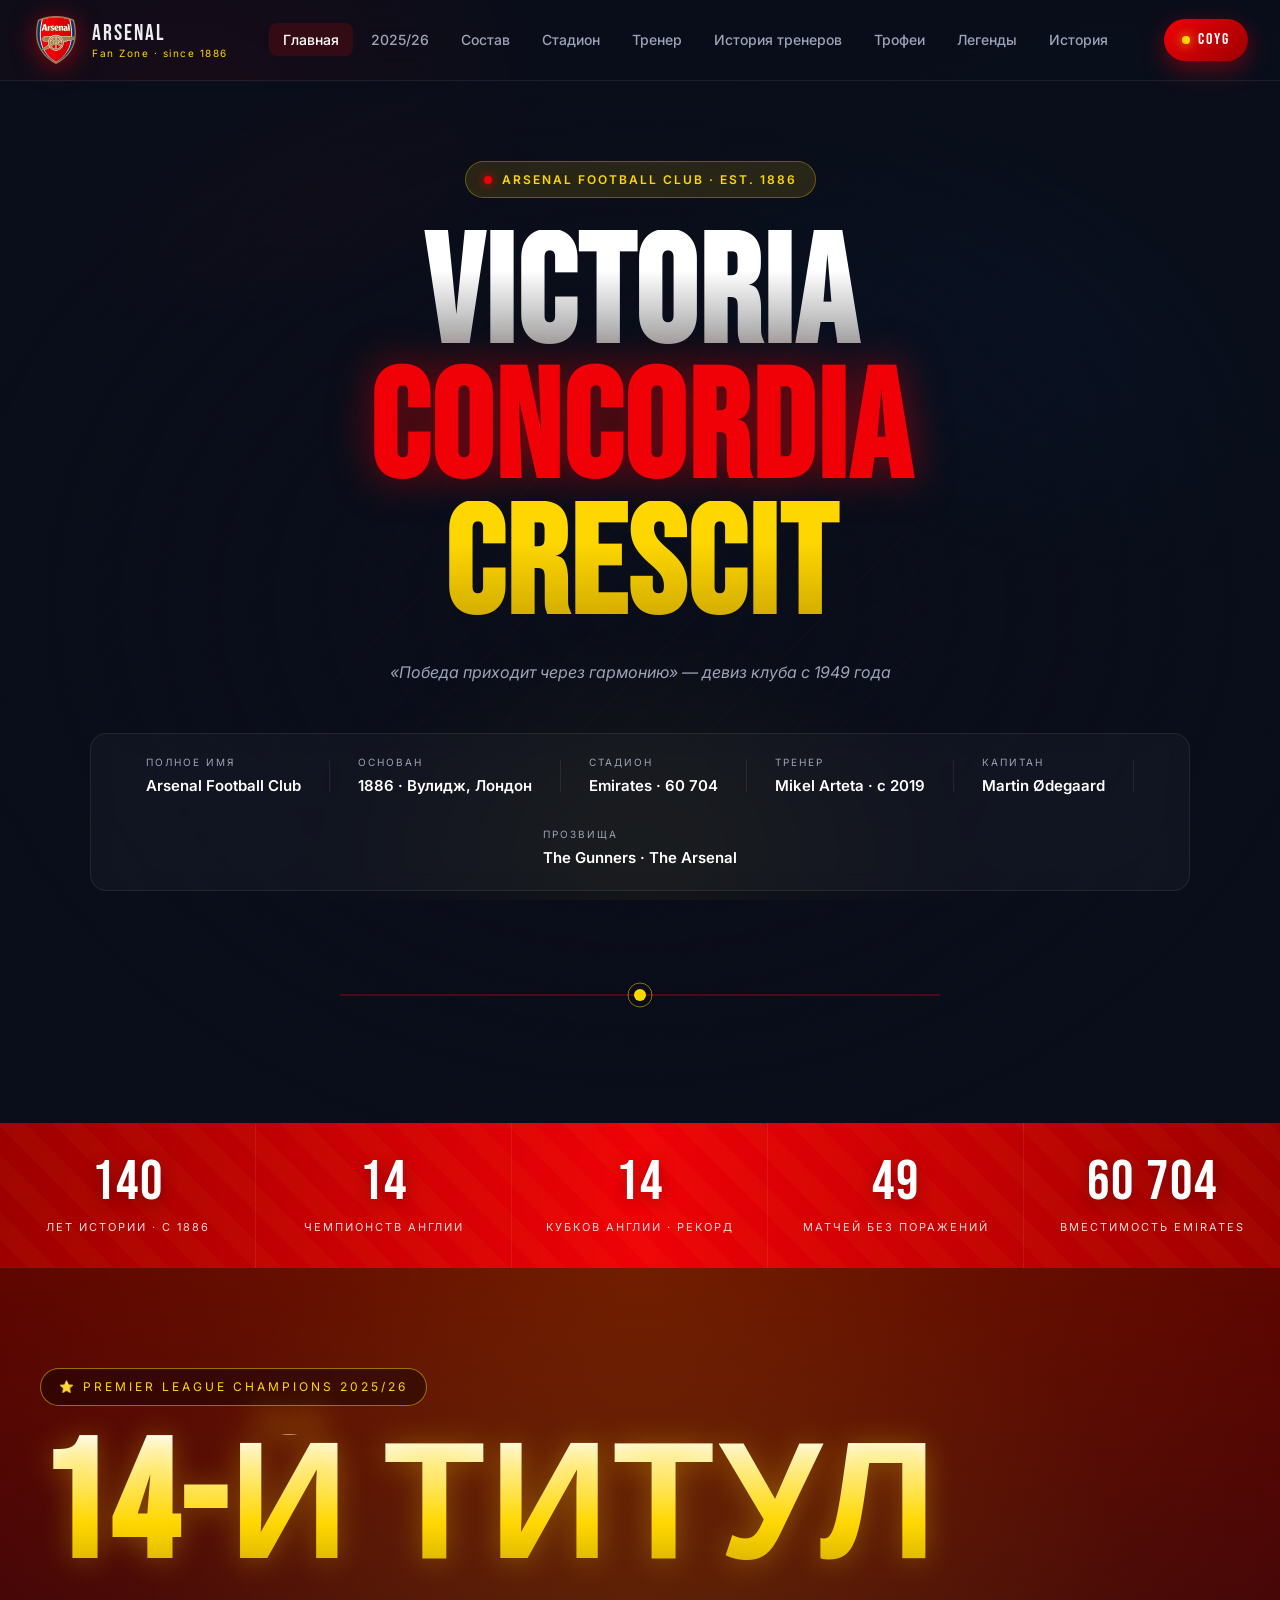
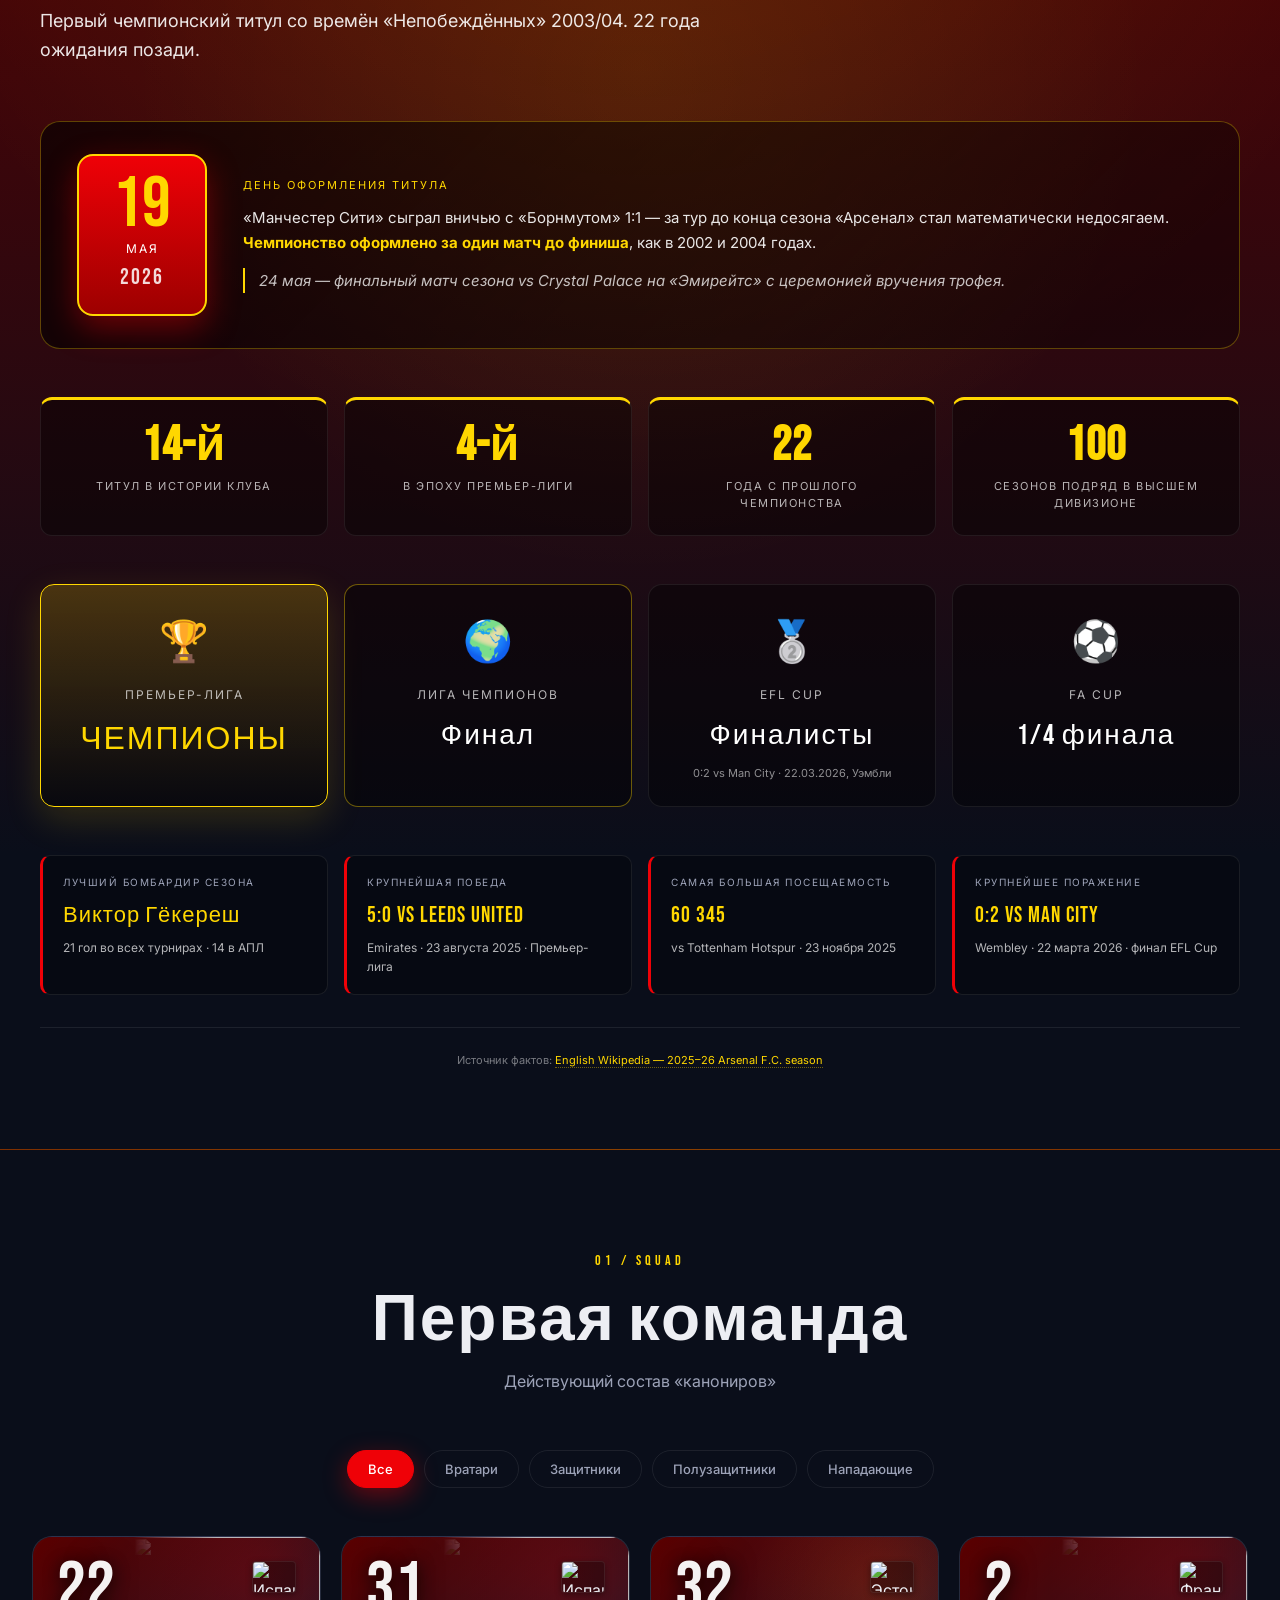
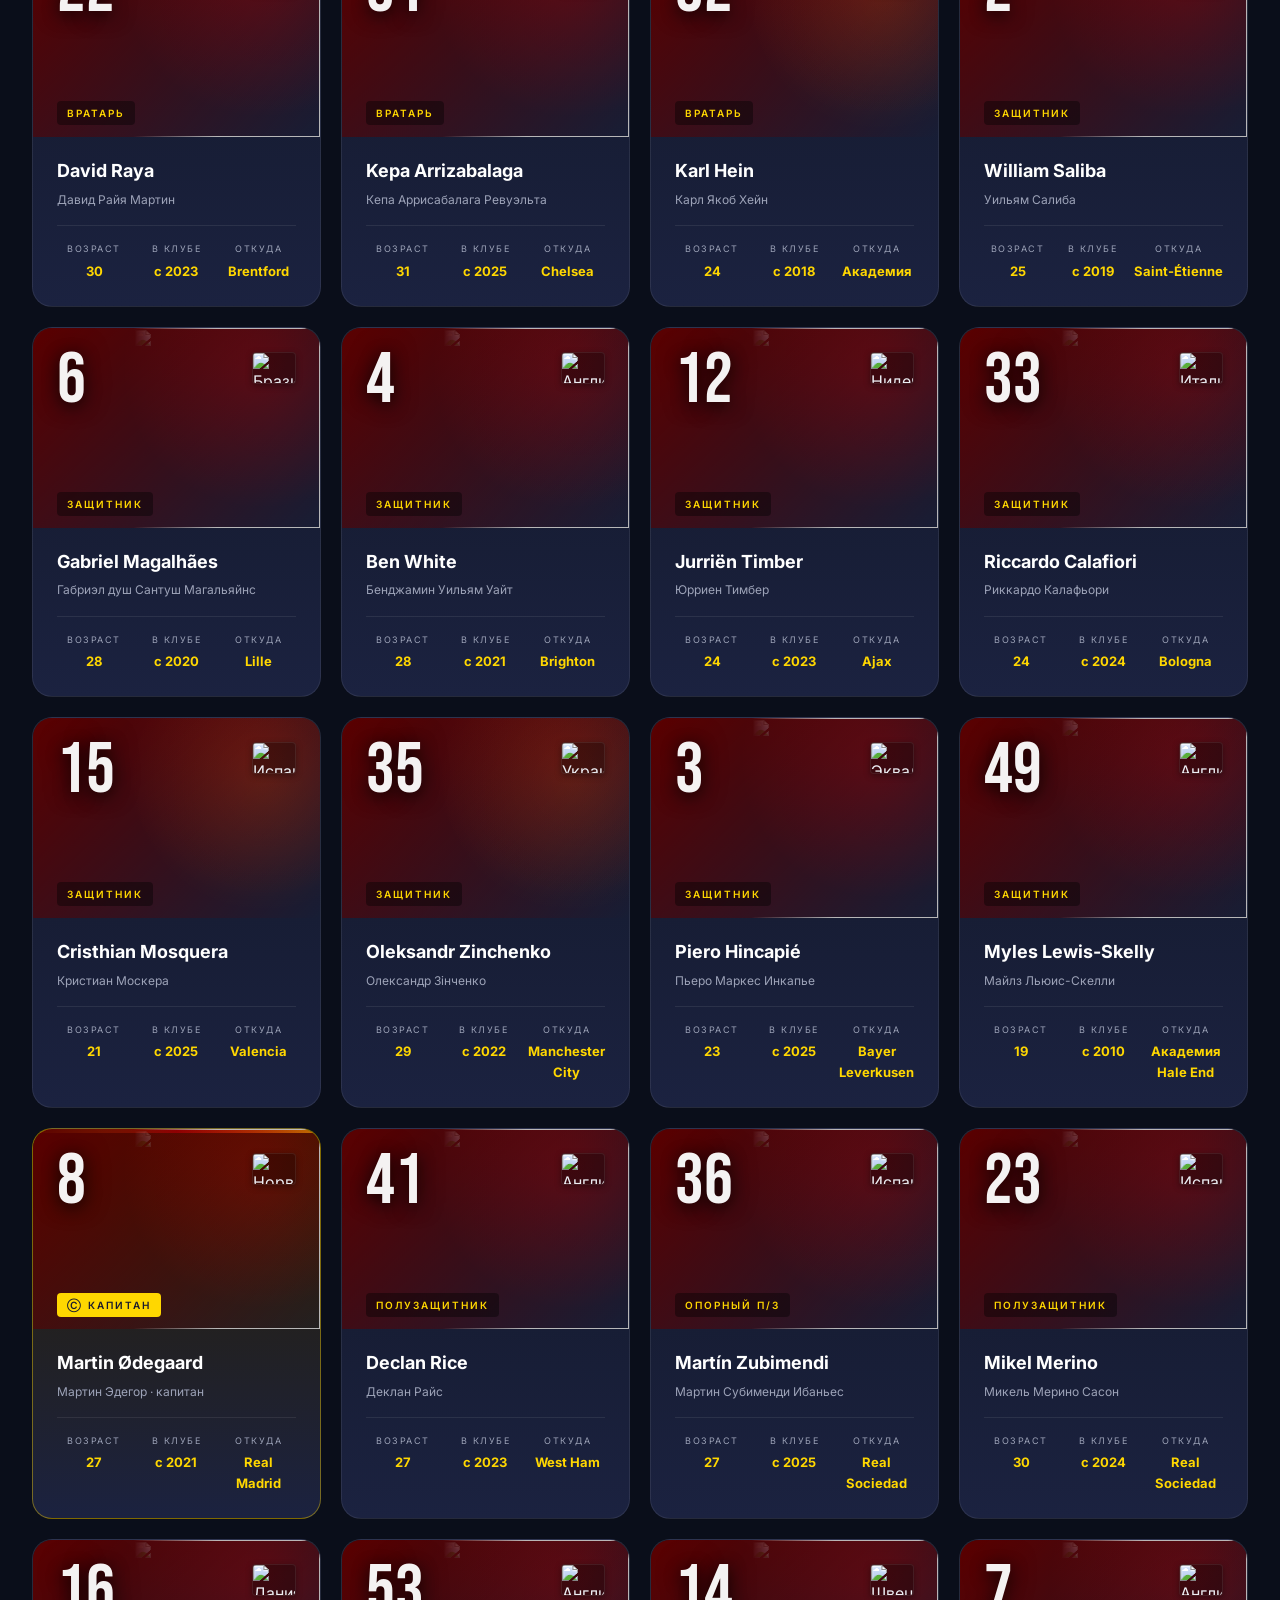
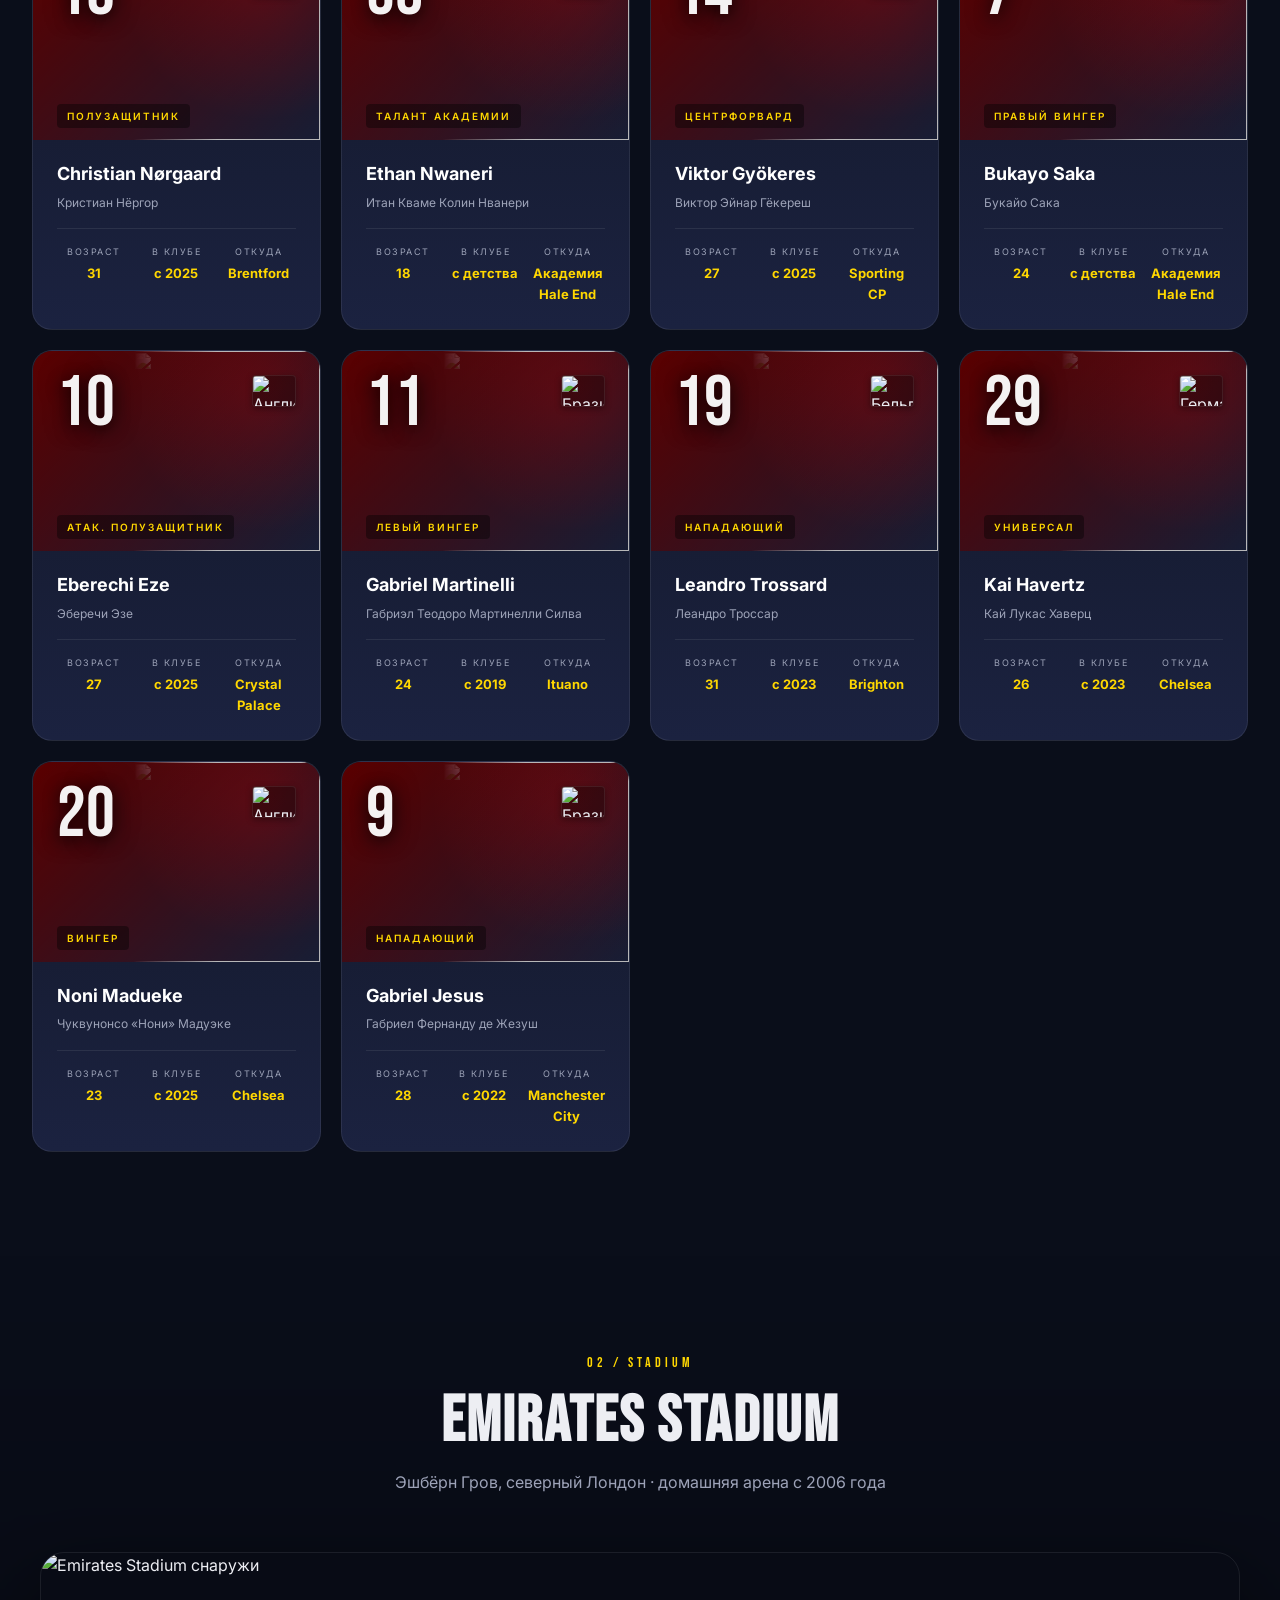
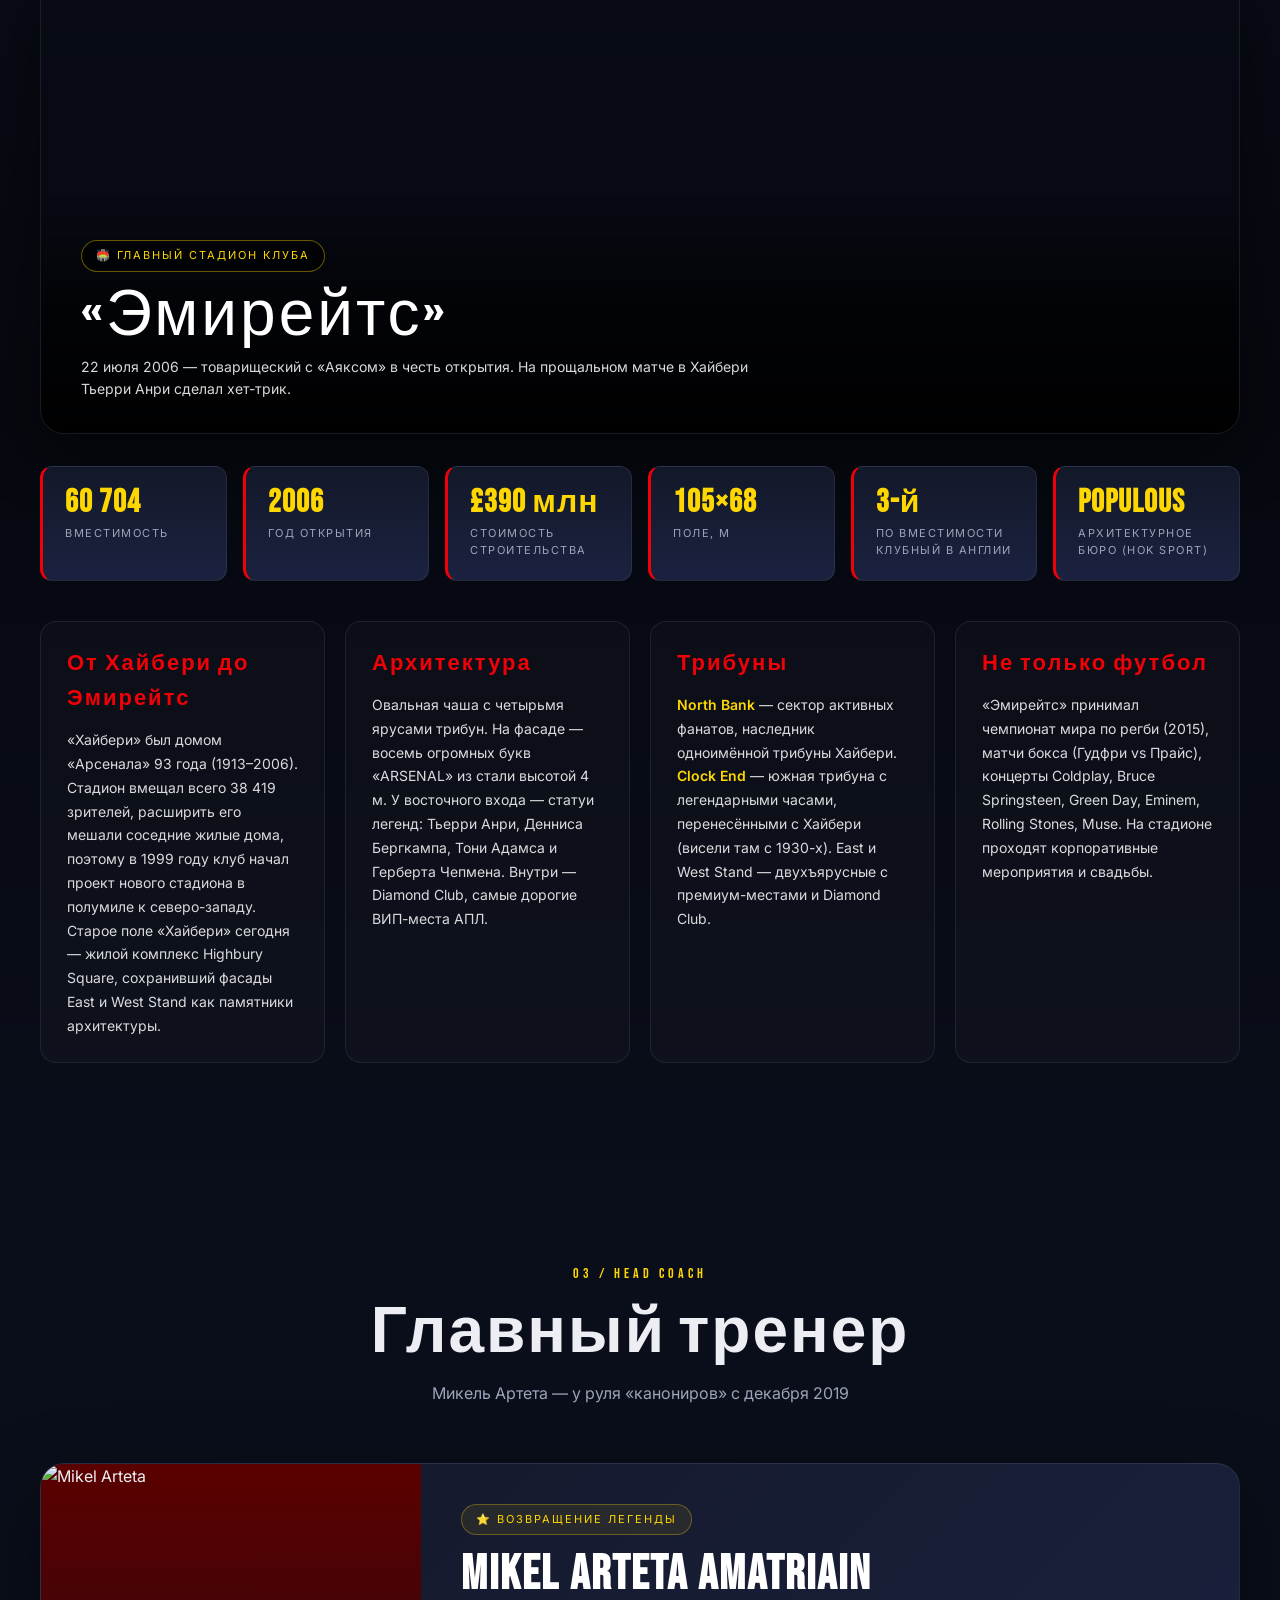
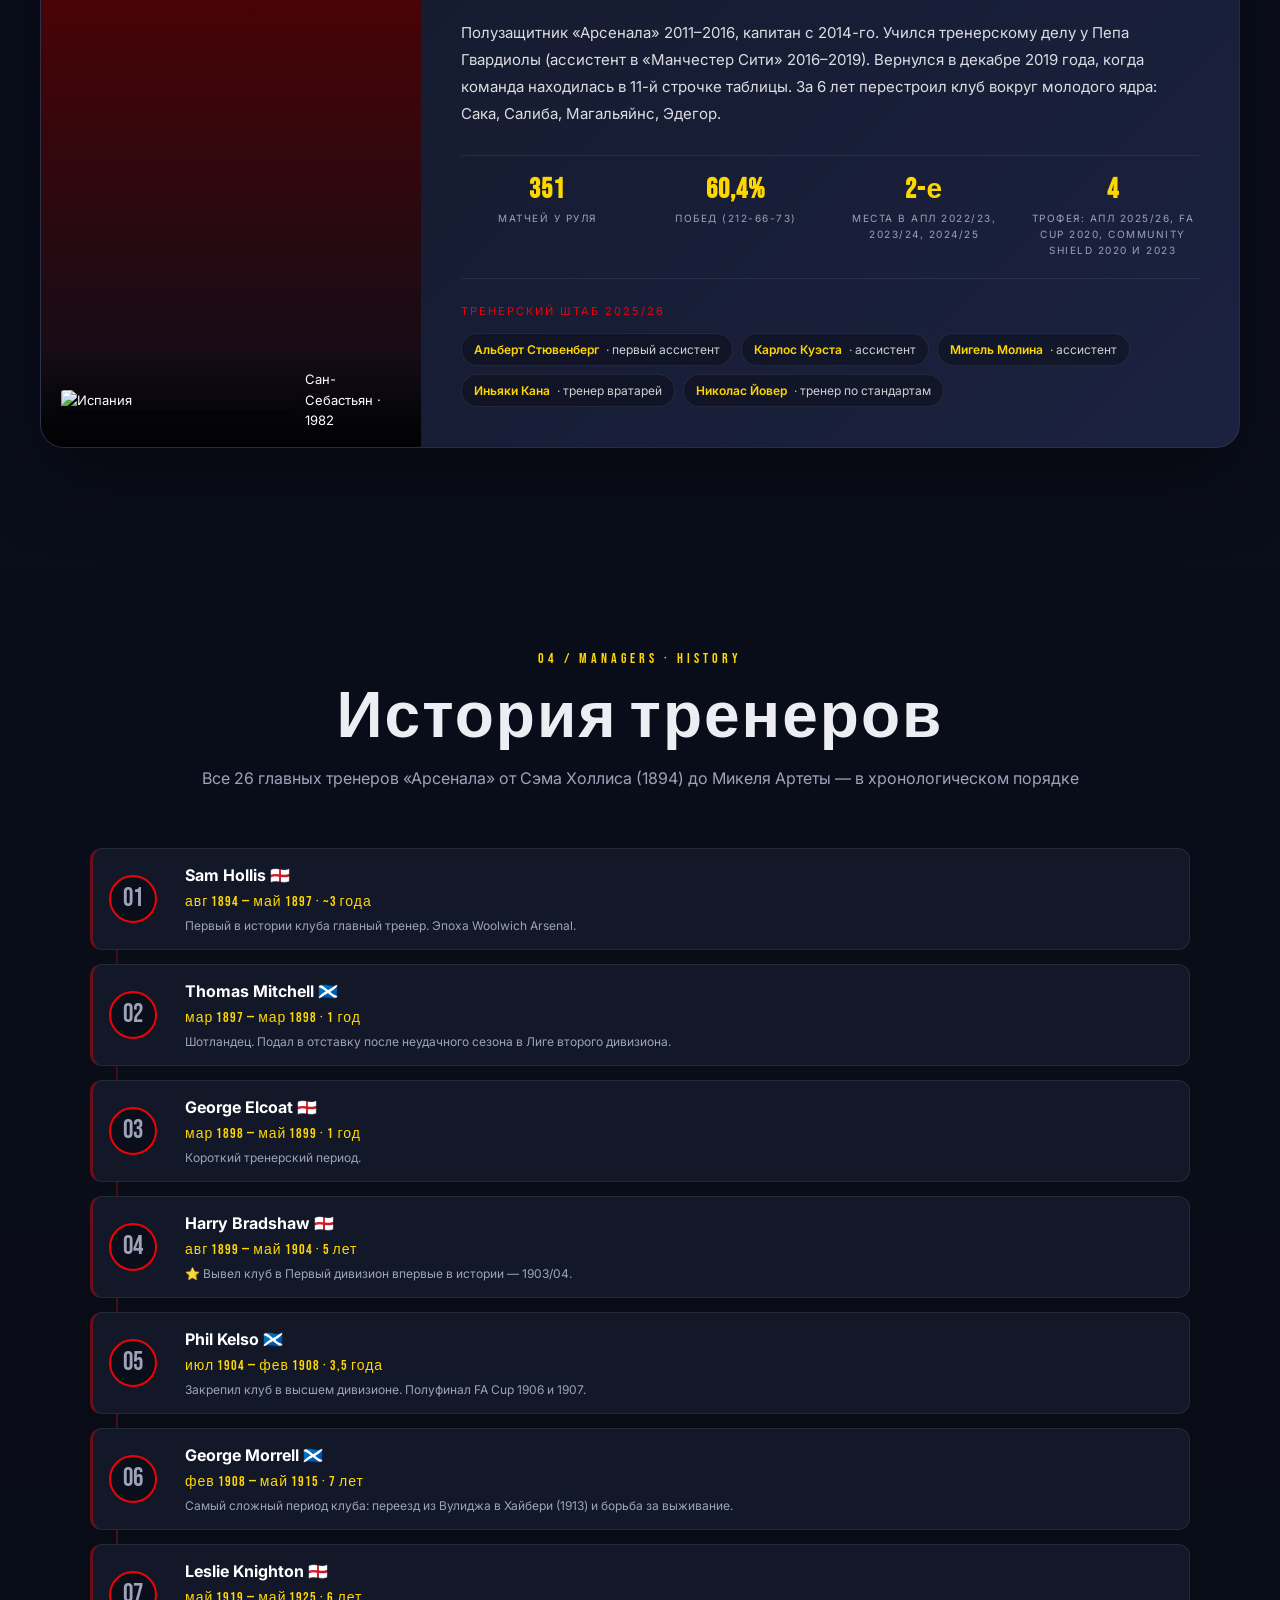
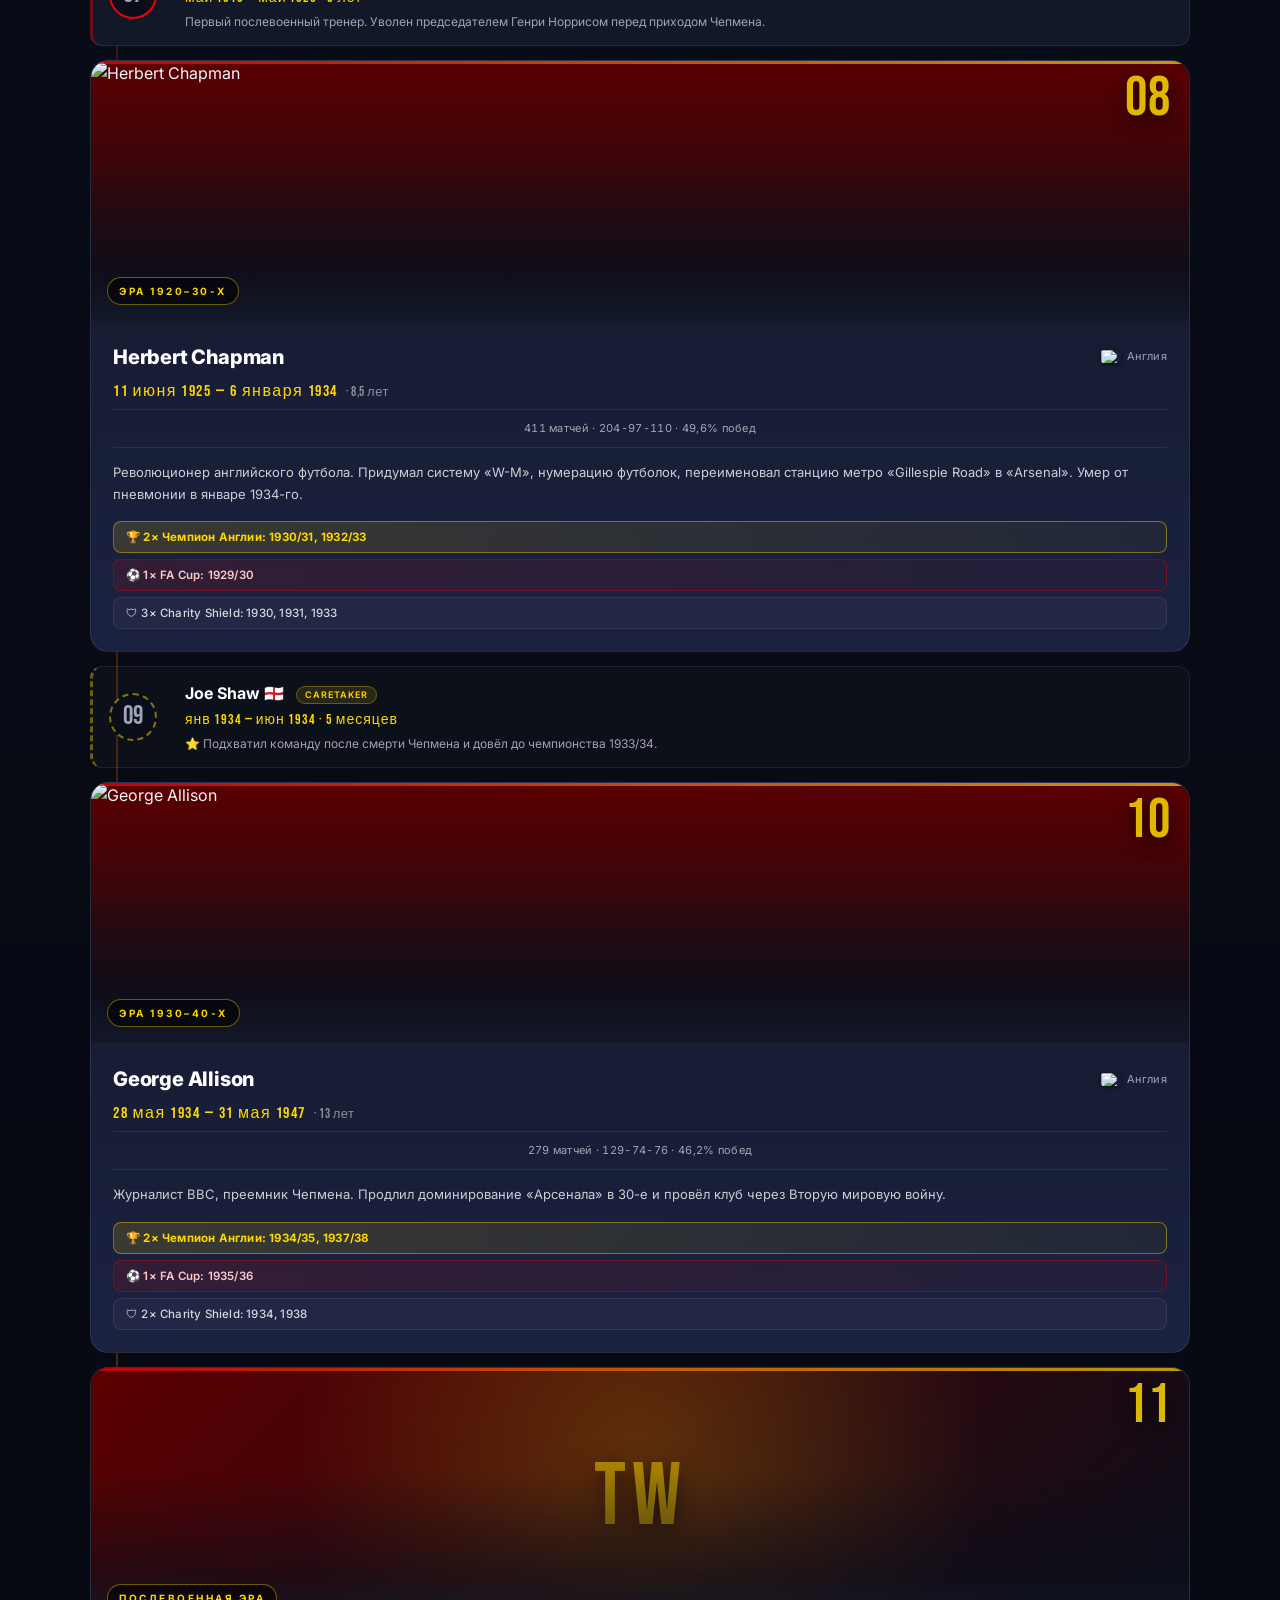
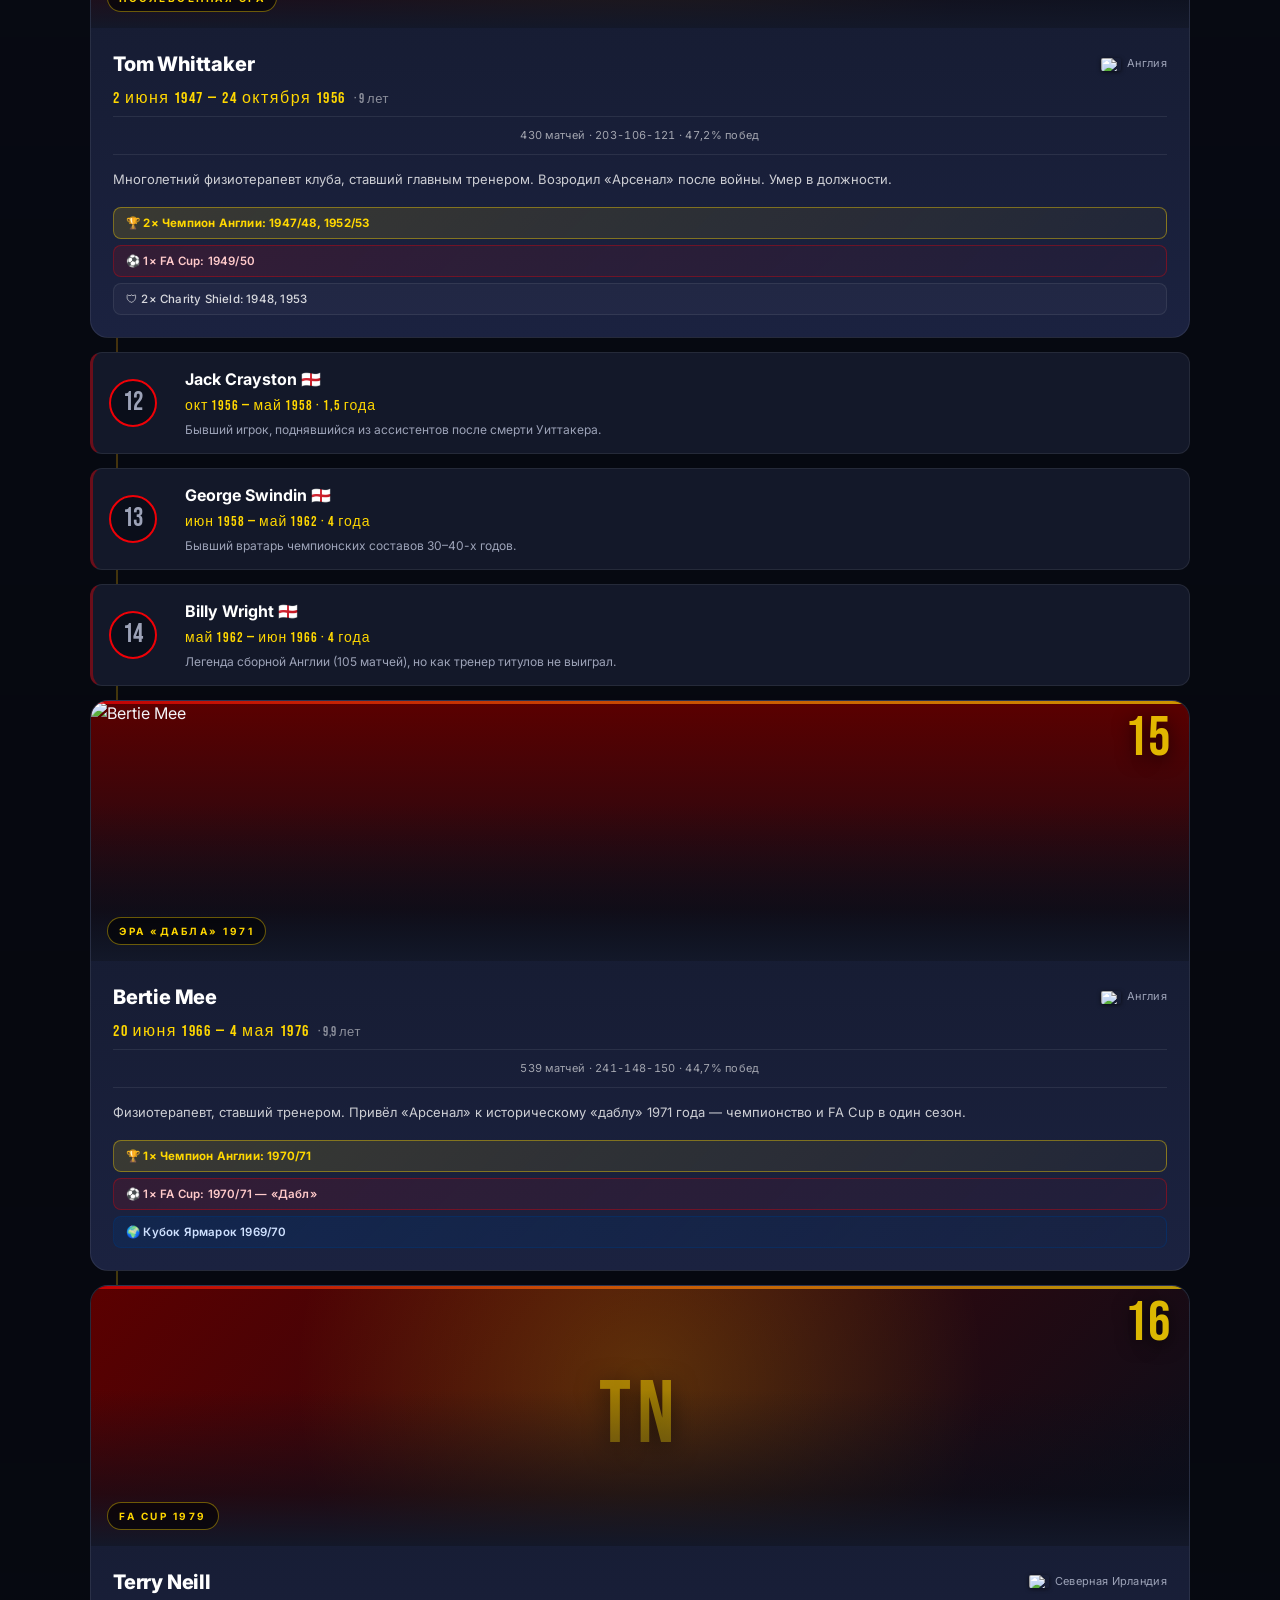
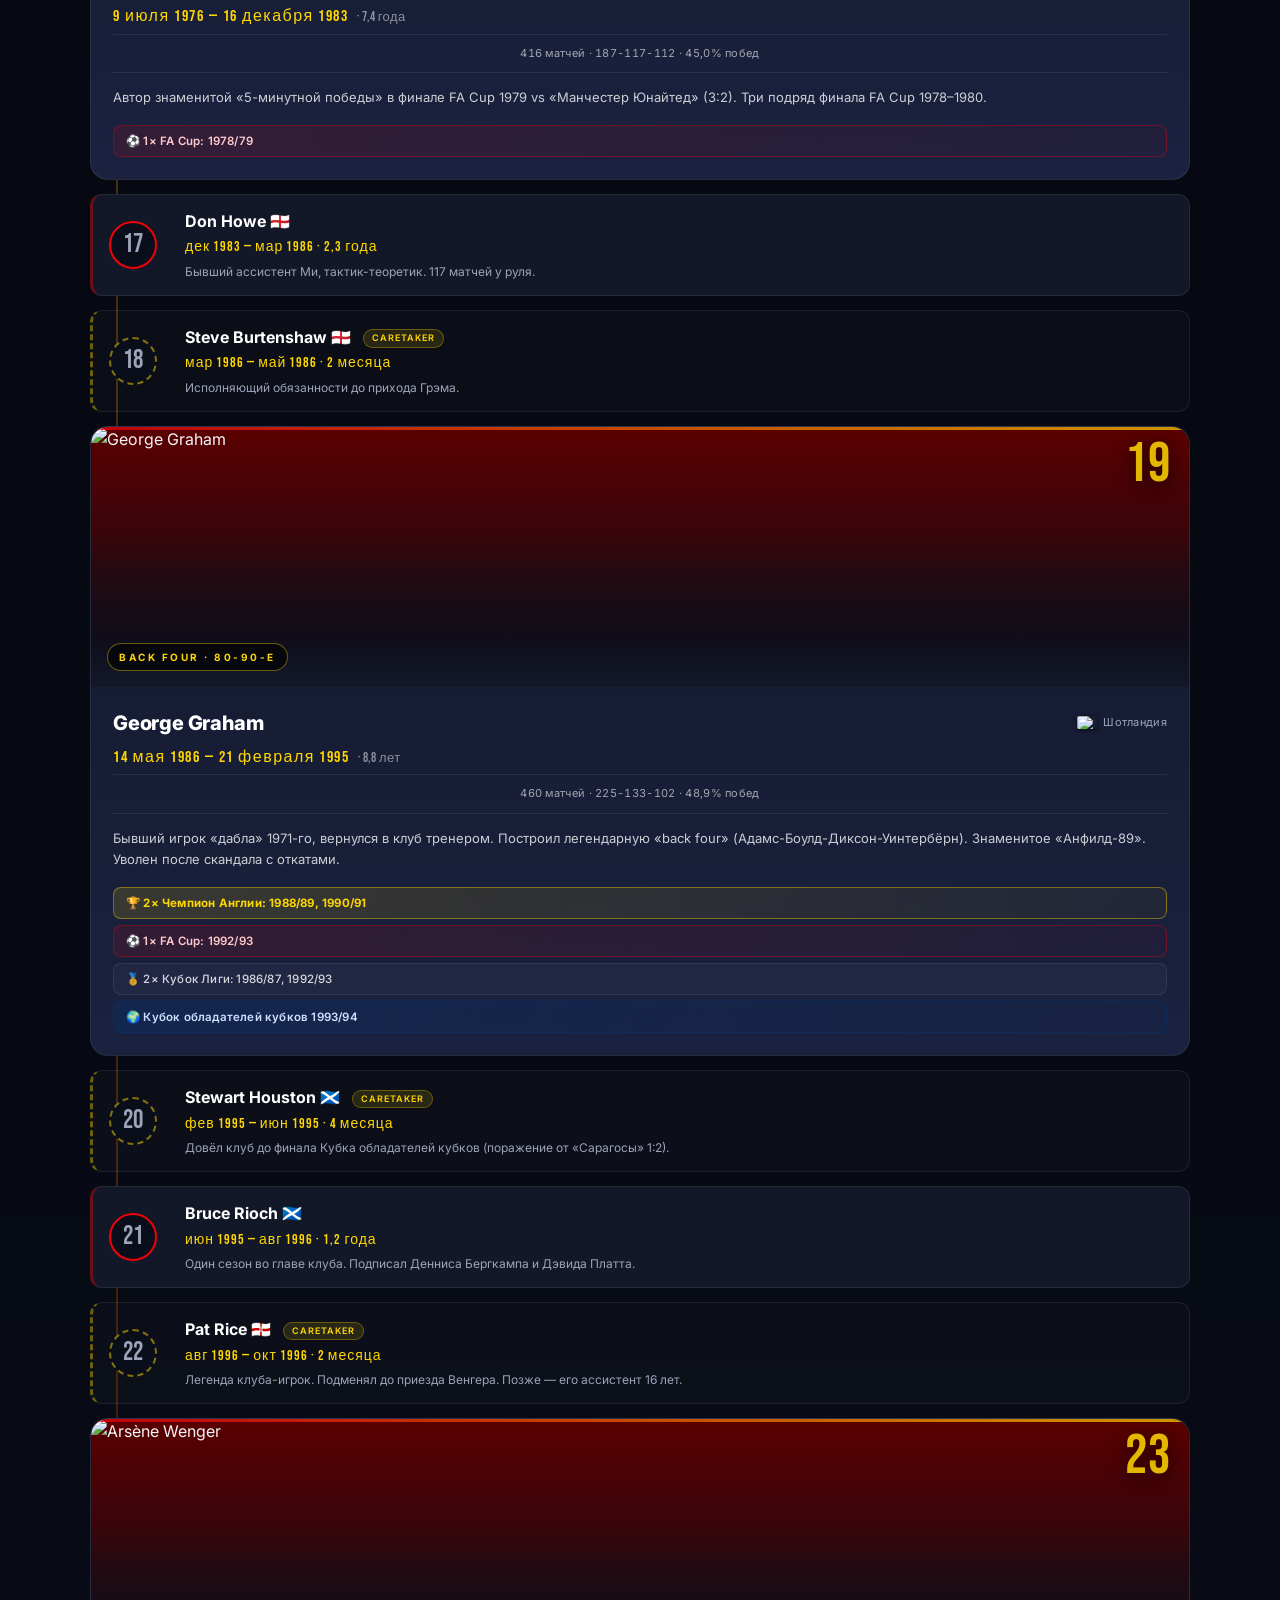
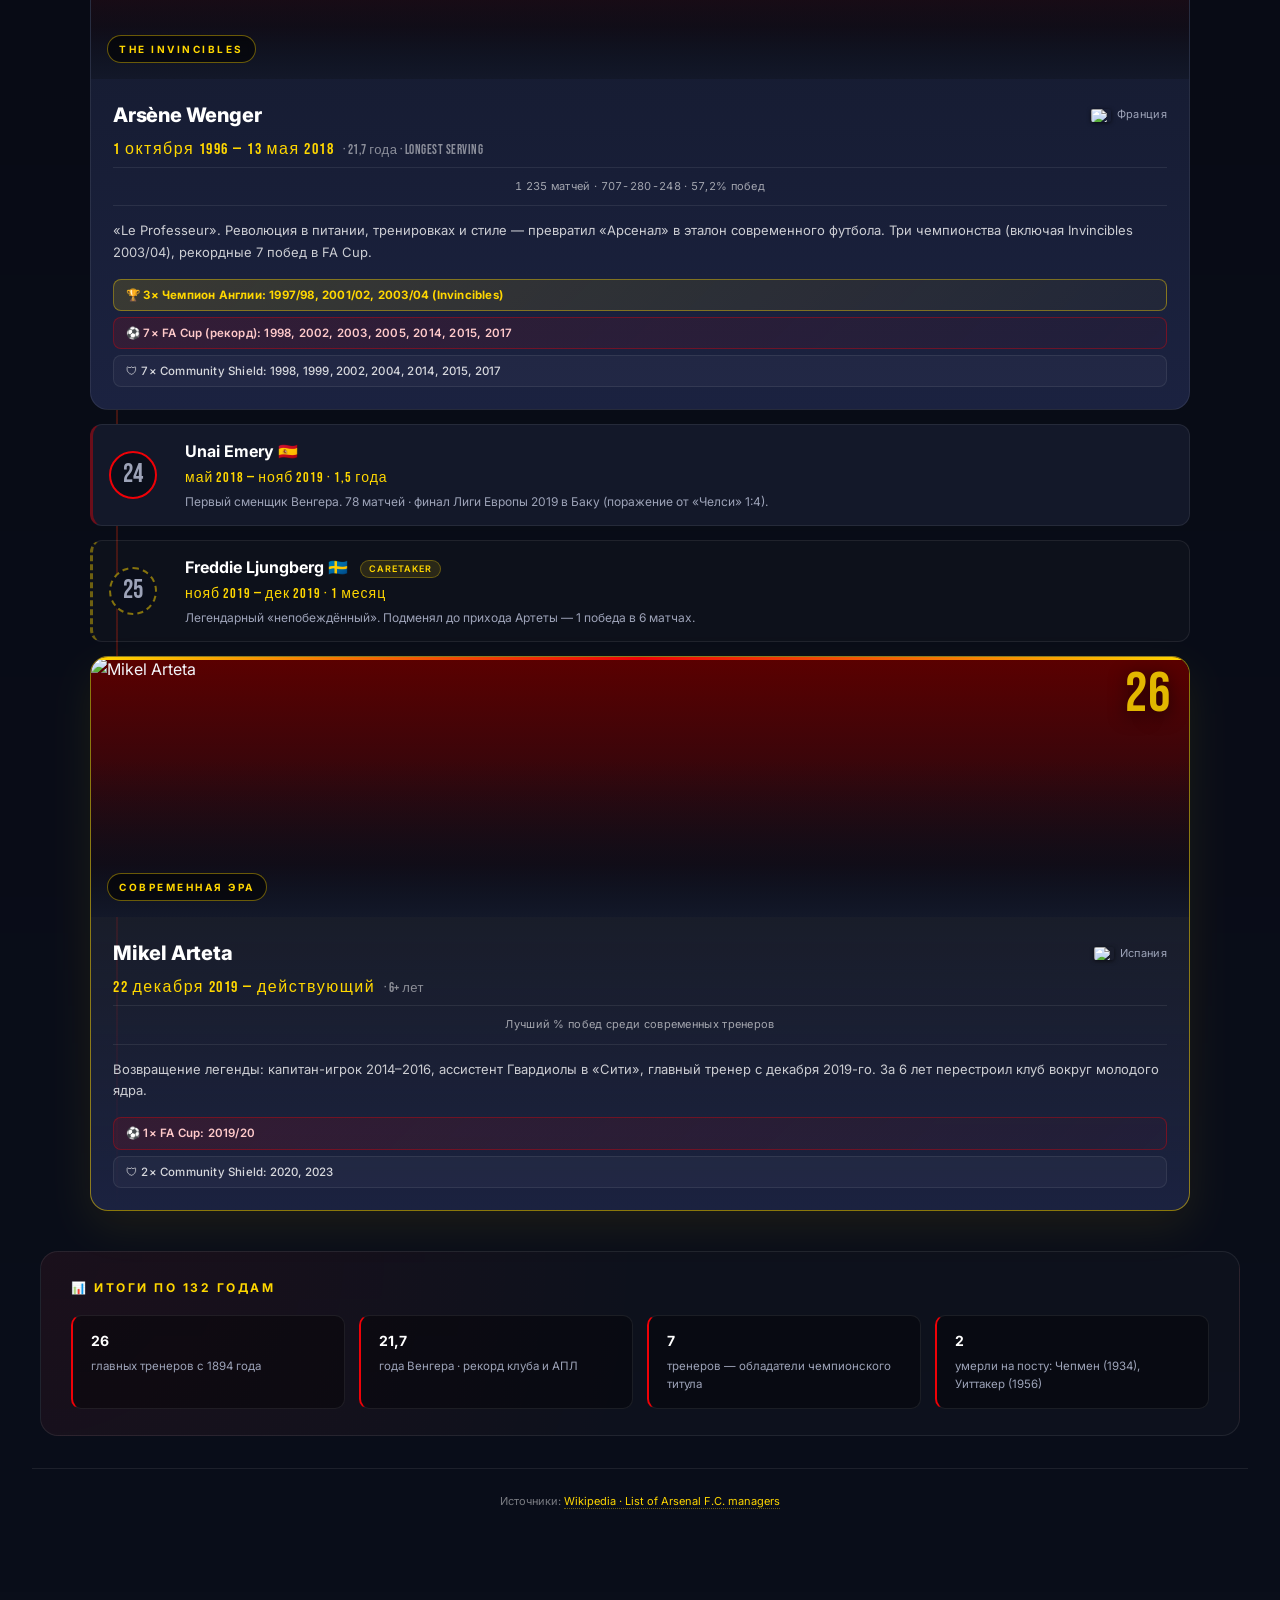
==== commit 882352c0: "Expand managers section to all 26 head coaches chronologically Previously only 8 trophy-winning mana" ====
--- a/arsenal.html
+++ b/arsenal.html
@@ -70,7 +70,7 @@
   gap: 32px;
 }
 .logo { display: flex; align-items: center; gap: 12px; }
-.logo-svg { width: 42px; height: 42px; filter: drop-shadow(0 4px 12px rgba(239,1,7,0.5)); }
+.logo-svg { width: 48px; height: 48px; object-fit: contain; filter: drop-shadow(0 4px 12px rgba(239,1,7,0.5)); }
 .logo-text { display: flex; flex-direction: column; line-height: 1; }
 .logo-title { font-family: 'Bebas Neue', sans-serif; font-size: 22px; letter-spacing: 2px; }
 .logo-sub { font-size: 10px; color: var(--gold); letter-spacing: 1.5px; margin-top: 3px; }
@@ -299,25 +299,55 @@
 
 .player-top {
   padding: 24px;
+  min-height: 200px;
   background:
     radial-gradient(circle at 80% 20%, rgba(239,1,7,0.2), transparent 50%),
     linear-gradient(135deg, var(--red-deep), transparent);
   position: relative;
+  overflow: hidden;
   display: flex; align-items: flex-start; justify-content: space-between;
+}
+.player-photo {
+  position: absolute;
+  top: 0; right: 0;
+  width: 65%; height: 100%;
+  z-index: 0;
+  overflow: hidden;
+  pointer-events: none;
+}
+.player-photo img {
+  width: 100%; height: 100%;
+  object-fit: cover;
+  object-position: center 18%;
+  display: block;
+  -webkit-mask-image: linear-gradient(270deg, rgba(0,0,0,0.95) 55%, transparent 100%);
+          mask-image: linear-gradient(270deg, rgba(0,0,0,0.95) 55%, transparent 100%);
+}
+.player-photo-empty {
+  background: radial-gradient(circle at 70% 30%, rgba(255,215,0,0.08), transparent 70%);
 }
 .player-num {
   font-family: 'Bebas Neue', sans-serif;
   font-size: 72px; line-height: 0.8;
   color: rgba(255,255,255,0.95);
-  text-shadow: 0 4px 12px rgba(0,0,0,0.4);
-}
+  text-shadow: 0 4px 16px rgba(0,0,0,0.65), 0 0 24px rgba(0,0,0,0.5);
+  position: relative; z-index: 2;
+}
+.player-flag { position: relative; z-index: 2; }
+.player-pos-badge { z-index: 2; }
 .player-flag {
-  width: 36px; height: 36px;
+  width: 44px; height: 32px;
   display: flex; align-items: center; justify-content: center;
   background: rgba(0,0,0,0.3);
-  border-radius: 8px;
-  font-size: 22px;
+  border-radius: 4px;
+  overflow: hidden;
   border: 1px solid var(--line);
+  box-shadow: 0 2px 6px rgba(0,0,0,0.35);
+}
+.player-flag img {
+  width: 100%; height: 100%;
+  object-fit: cover;
+  display: block;
 }
 .player-pos-badge {
   position: absolute; bottom: 12px; left: 24px;
@@ -683,24 +713,49 @@
 
 /* ===== LEGENDS ===== */
 .legend-grid {
+  max-width: 1200px;
+  margin: 0 auto 32px;
   display: grid;
-  grid-template-columns: repeat(auto-fit, minmax(300px, 1fr));
-  gap: 20px;
-  margin-bottom: 48px;
+  grid-template-columns: repeat(auto-fill, minmax(380px, 1fr));
+  gap: 16px;
+}
+@media (max-width: 480px) {
+  .legend-card { grid-template-columns: 100px 1fr; }
+  .legend-body { padding: 18px 16px; }
+}
+.legends-group-title {
+  max-width: 1200px;
+  margin: 32px auto 16px;
+  padding: 0 8px;
+  font-family: 'Bebas Neue', sans-serif;
+  font-size: 24px; letter-spacing: 3px;
+  color: var(--gold);
+  position: relative;
+}
+.legends-group-title::after {
+  content: '';
+  display: block;
+  margin-top: 8px;
+  width: 60px; height: 2px;
+  background: linear-gradient(90deg, var(--gold), transparent);
 }
 .legend-card {
   background: linear-gradient(180deg, var(--ink-2), var(--ink-3));
   border: 1px solid var(--line);
   border-radius: 18px;
-  padding: 28px 24px;
+  padding: 0;
   position: relative;
   overflow: hidden;
   transition: all .3s;
+  display: grid;
+  grid-template-columns: 120px 1fr;
+  gap: 0;
 }
 .legend-card::before {
   content: ''; position: absolute; top: 0; left: 0; right: 0; height: 3px;
   background: linear-gradient(90deg, var(--red), var(--gold));
   opacity: 0.5;
+  z-index: 2;
 }
 .legend-card:hover {
   transform: translateY(-6px);
@@ -708,30 +763,47 @@
   box-shadow: 0 20px 40px rgba(0,0,0,0.4);
 }
 .legend-card:hover::before { opacity: 1; }
-.legend-num {
-  font-family: 'Bebas Neue', sans-serif;
-  font-size: 80px; line-height: 0.8;
-  color: rgba(255,215,0,0.15);
-  position: absolute; top: 16px; right: 20px;
+.legend-photo {
+  position: relative;
+  overflow: hidden;
+  background: linear-gradient(180deg, var(--red-deep), var(--ink));
+}
+.legend-photo img {
+  width: 100%; height: 100%;
+  object-fit: cover;
+  object-position: center 18%;
+  display: block;
+  filter: saturate(0.95);
+  transition: transform .5s;
+}
+.legend-card:hover .legend-photo img { transform: scale(1.05); }
+.legend-photo::after {
+  content: '';
+  position: absolute; inset: 0;
+  background: linear-gradient(90deg, transparent 70%, var(--ink-3) 100%);
   pointer-events: none;
 }
+.legend-body {
+  padding: 24px 22px;
+  display: flex; flex-direction: column;
+}
 .legend-name {
-  font-size: 22px; font-weight: 800;
+  font-size: 20px; font-weight: 800;
   color: #fff; margin-bottom: 4px;
-  position: relative; z-index: 1;
 }
 .legend-pos {
   font-size: 12px; color: var(--gold);
-  margin-bottom: 16px;
+  margin-bottom: 14px;
   letter-spacing: 0.5px;
 }
 .legend-bio {
-  font-size: 14px; color: var(--text-dim);
-  line-height: 1.6; margin-bottom: 16px;
+  font-size: 13px; color: var(--text-dim);
+  line-height: 1.6; margin-bottom: 14px;
 }
 .legend-bio b { color: #fff; }
 .legend-tags {
   display: flex; flex-wrap: wrap; gap: 6px;
+  margin-top: auto;
 }
 .legend-tags span {
   background: rgba(239,1,7,0.15);
@@ -955,7 +1027,7 @@
   position: relative;
 }
 .footer-brand { display: flex; align-items: center; gap: 16px; }
-.footer-logo { width: 64px; height: 64px; }
+.footer-logo { width: 72px; height: 72px; object-fit: contain; filter: drop-shadow(0 6px 18px rgba(239,1,7,0.4)); }
 .footer-title {
   font-family: 'Bebas Neue', sans-serif;
   font-size: 32px; letter-spacing: 3px;
@@ -1005,6 +1077,784 @@
   .section { padding: 60px 16px; }
 }
 
+/* ===== Champions 2025/26 ===== */
+.champions-section {
+  position: relative;
+  padding: 100px 32px 80px;
+  background:
+    radial-gradient(circle at 50% 0%, rgba(255,215,0,0.12), transparent 50%),
+    linear-gradient(180deg, var(--red-deep) 0%, var(--ink) 80%);
+  overflow: hidden;
+  border-bottom: 1px solid rgba(255,215,0,0.2);
+}
+.champions-bg-glow {
+  position: absolute;
+  top: -200px; left: 50%; transform: translateX(-50%);
+  width: 1200px; height: 1200px;
+  background: radial-gradient(circle, rgba(255,215,0,0.08), transparent 60%);
+  pointer-events: none;
+}
+.champions-inner {
+  max-width: 1200px;
+  margin: 0 auto;
+  position: relative;
+  z-index: 1;
+}
+.champions-tag {
+  display: inline-block;
+  font-size: 12px; letter-spacing: 3px; text-transform: uppercase;
+  color: var(--gold);
+  background: rgba(0,0,0,0.4);
+  border: 1px solid rgba(255,215,0,0.5);
+  padding: 8px 18px; border-radius: 999px;
+  margin-bottom: 28px;
+}
+.champions-title {
+  font-family: 'Bebas Neue', sans-serif;
+  font-size: clamp(72px, 13vw, 180px);
+  line-height: 0.9;
+  letter-spacing: 4px;
+  color: #fff;
+  background: linear-gradient(180deg, #fff 0%, var(--gold) 60%, var(--gold-dark) 100%);
+  -webkit-background-clip: text; background-clip: text;
+  -webkit-text-fill-color: transparent;
+  text-shadow: 0 2px 30px rgba(255,215,0,0.3);
+  margin-bottom: 24px;
+}
+.champions-sub {
+  font-size: 18px; line-height: 1.6;
+  max-width: 720px;
+  color: rgba(255,255,255,0.9);
+  margin-bottom: 56px;
+}
+
+.champions-clinch {
+  background: linear-gradient(135deg, rgba(0,0,0,0.6), rgba(0,0,0,0.3));
+  border: 1px solid rgba(255,215,0,0.3);
+  border-radius: 20px;
+  padding: 32px 36px;
+  margin-bottom: 48px;
+  display: grid;
+  grid-template-columns: auto 1fr;
+  gap: 36px;
+  align-items: center;
+}
+.champions-date {
+  display: flex; flex-direction: column;
+  align-items: center; justify-content: center;
+  background: linear-gradient(180deg, var(--red), var(--red-dark));
+  border: 2px solid var(--gold);
+  border-radius: 16px;
+  padding: 18px 24px;
+  min-width: 130px;
+  box-shadow: 0 12px 32px rgba(239,1,7,0.4);
+}
+.cd-day {
+  font-family: 'Bebas Neue', sans-serif;
+  font-size: 72px; line-height: 0.85;
+  color: var(--gold);
+}
+.cd-month {
+  font-size: 12px; letter-spacing: 2px; text-transform: uppercase;
+  color: #fff;
+  margin: 4px 0 2px;
+}
+.cd-year {
+  font-family: 'Bebas Neue', sans-serif;
+  font-size: 22px; letter-spacing: 2px;
+  color: rgba(255,255,255,0.85);
+}
+.champions-clinch-text { font-size: 15px; line-height: 1.7; color: rgba(255,255,255,0.9); }
+.champions-clinch-text p { margin-bottom: 12px; }
+.champions-clinch-text p:last-child { margin-bottom: 0; }
+.champions-clinch-text b { color: var(--gold); }
+.clinch-tag {
+  font-size: 11px; letter-spacing: 2px; text-transform: uppercase;
+  color: var(--gold);
+  margin-bottom: 10px;
+}
+.champions-coyg {
+  font-style: italic;
+  color: rgba(255,255,255,0.75) !important;
+  border-left: 2px solid var(--gold);
+  padding-left: 14px;
+}
+
+.champions-stats {
+  display: grid;
+  grid-template-columns: repeat(auto-fit, minmax(180px, 1fr));
+  gap: 16px;
+  margin-bottom: 48px;
+}
+.cstat {
+  background: rgba(0,0,0,0.4);
+  border: 1px solid var(--line);
+  border-top: 3px solid var(--gold);
+  border-radius: 12px;
+  padding: 22px 24px;
+  text-align: center;
+}
+.cstat b {
+  display: block;
+  font-family: 'Bebas Neue', sans-serif;
+  font-size: 48px; line-height: 1;
+  color: var(--gold);
+  letter-spacing: 1px;
+}
+.cstat span {
+  display: block;
+  margin-top: 8px;
+  font-size: 11px; letter-spacing: 1.5px; text-transform: uppercase;
+  color: rgba(255,255,255,0.7);
+}
+
+.champions-grid {
+  display: grid;
+  grid-template-columns: repeat(auto-fit, minmax(220px, 1fr));
+  gap: 16px;
+  margin-bottom: 48px;
+}
+.comp-card {
+  background: rgba(0,0,0,0.4);
+  border: 1px solid var(--line);
+  border-radius: 14px;
+  padding: 24px;
+  text-align: center;
+}
+.comp-card.comp-winners {
+  background: linear-gradient(180deg, rgba(255,215,0,0.2), rgba(0,0,0,0.4));
+  border-color: var(--gold);
+  box-shadow: 0 12px 36px rgba(255,215,0,0.15);
+}
+.comp-card.comp-final { border-color: rgba(255,215,0,0.4); }
+.comp-trophy { font-size: 40px; margin-bottom: 12px; }
+.comp-name {
+  font-size: 12px; letter-spacing: 2px; text-transform: uppercase;
+  color: rgba(255,255,255,0.7);
+  margin-bottom: 10px;
+}
+.comp-result {
+  font-family: 'Bebas Neue', sans-serif;
+  font-size: 28px; letter-spacing: 2px;
+  color: #fff;
+}
+.comp-winners .comp-result { color: var(--gold); font-size: 32px; }
+.comp-result-sub {
+  font-size: 11px; color: rgba(255,255,255,0.55);
+  margin-top: 6px;
+}
+
+.champions-meta {
+  display: grid;
+  grid-template-columns: repeat(auto-fit, minmax(240px, 1fr));
+  gap: 16px;
+  margin-bottom: 32px;
+}
+.cm-card {
+  background: rgba(0,0,0,0.3);
+  border-left: 3px solid var(--red);
+  border-top: 1px solid var(--line);
+  border-right: 1px solid var(--line);
+  border-bottom: 1px solid var(--line);
+  border-radius: 10px;
+  padding: 18px 20px;
+}
+.cm-label {
+  font-size: 10px; letter-spacing: 1.5px; text-transform: uppercase;
+  color: var(--text-dim);
+  margin-bottom: 8px;
+}
+.cm-value {
+  font-family: 'Bebas Neue', sans-serif;
+  font-size: 22px; letter-spacing: 1px;
+  color: var(--gold);
+  margin-bottom: 4px;
+}
+.cm-sub { font-size: 12px; color: rgba(255,255,255,0.7); }
+
+.champions-footer {
+  font-size: 11px;
+  color: rgba(255,255,255,0.45);
+  text-align: center;
+  padding-top: 24px;
+  border-top: 1px solid rgba(255,255,255,0.08);
+}
+.champions-footer a { color: var(--gold); text-decoration: none; border-bottom: 1px dotted rgba(255,215,0,0.4); }
+.champions-footer a:hover { color: #fff; }
+
+.trophy.champions-2026 {
+  border-color: var(--gold);
+  background: linear-gradient(180deg, rgba(255,215,0,0.1), var(--ink-3));
+  box-shadow: 0 12px 40px rgba(255,215,0,0.15);
+}
+.trophy.champions-2026 .trophy-years b { color: var(--gold); font-weight: 700; }
+
+@media (max-width: 700px) {
+  .champions-clinch { grid-template-columns: 1fr; text-align: center; gap: 20px; }
+  .champions-date { justify-self: center; }
+}
+
+/* ===== Stadium section ===== */
+.stadium-hero {
+  position: relative;
+  max-width: 1200px;
+  margin: 0 auto 32px;
+  border-radius: 24px;
+  overflow: hidden;
+  border: 1px solid var(--line);
+  box-shadow: 0 30px 80px rgba(0,0,0,0.5);
+}
+.stadium-hero img {
+  width: 100%; height: 480px;
+  object-fit: cover;
+  display: block;
+}
+.stadium-hero-overlay {
+  position: absolute; left: 0; right: 0; bottom: 0;
+  padding: 32px 40px;
+  background: linear-gradient(0deg, rgba(0,0,0,0.92) 0%, rgba(0,0,0,0.55) 60%, transparent 100%);
+}
+.stadium-hero-tag {
+  display: inline-block;
+  font-size: 11px; letter-spacing: 2px; text-transform: uppercase;
+  color: var(--gold);
+  background: rgba(0,0,0,0.6); border: 1px solid rgba(255,215,0,0.4);
+  padding: 6px 14px; border-radius: 999px;
+  margin-bottom: 12px;
+}
+.stadium-hero-title {
+  font-family: 'Bebas Neue', sans-serif;
+  font-size: 64px; line-height: 1;
+  letter-spacing: 3px;
+  color: #fff;
+  margin-bottom: 8px;
+}
+.stadium-hero-sub {
+  font-size: 14px; color: rgba(255,255,255,0.85);
+  max-width: 720px;
+}
+
+.stadium-facts {
+  max-width: 1200px;
+  margin: 0 auto 40px;
+  display: grid;
+  grid-template-columns: repeat(auto-fit, minmax(170px, 1fr));
+  gap: 16px;
+}
+.fact-card {
+  background: linear-gradient(180deg, var(--ink-2), var(--ink-3));
+  border: 1px solid var(--line);
+  border-left: 3px solid var(--red);
+  border-radius: 12px;
+  padding: 20px 22px;
+  transition: all .3s;
+}
+.fact-card:hover {
+  transform: translateY(-4px);
+  border-left-color: var(--gold);
+  box-shadow: 0 12px 32px rgba(0,0,0,0.4);
+}
+.fact-card b {
+  display: block;
+  font-family: 'Bebas Neue', sans-serif;
+  font-size: 32px; line-height: 1;
+  color: var(--gold);
+  letter-spacing: 1px;
+}
+.fact-card span {
+  display: block;
+  margin-top: 6px;
+  font-size: 11px; letter-spacing: 1.5px; text-transform: uppercase;
+  color: var(--text-dim);
+}
+
+.stadium-grid {
+  max-width: 1200px;
+  margin: 0 auto;
+  display: grid;
+  grid-template-columns: repeat(auto-fit, minmax(260px, 1fr));
+  gap: 20px;
+}
+.stadium-text-card {
+  background: rgba(255,255,255,0.02);
+  border: 1px solid var(--line);
+  border-radius: 16px;
+  padding: 24px 26px;
+}
+.stadium-text-card h3 {
+  font-family: 'Bebas Neue', sans-serif;
+  font-size: 22px; letter-spacing: 2px;
+  color: var(--red);
+  margin-bottom: 12px;
+}
+.stadium-text-card p {
+  font-size: 14px; line-height: 1.7;
+  color: rgba(255,255,255,0.85);
+}
+.stadium-text-card b { color: var(--gold); font-weight: 600; }
+
+/* ===== Manager section ===== */
+.manager-card {
+  max-width: 1200px;
+  margin: 0 auto;
+  display: grid;
+  grid-template-columns: 380px 1fr;
+  gap: 40px;
+  background: linear-gradient(135deg, var(--ink-2) 0%, var(--ink-3) 100%);
+  border: 1px solid var(--line);
+  border-radius: 24px;
+  overflow: hidden;
+  box-shadow: 0 30px 80px rgba(0,0,0,0.4);
+}
+.manager-photo {
+  position: relative;
+  background: linear-gradient(180deg, var(--red-deep), var(--ink));
+  min-height: 480px;
+}
+.manager-photo img {
+  width: 100%; height: 100%;
+  object-fit: cover; object-position: center 20%;
+  display: block;
+}
+.manager-photo-overlay {
+  position: absolute;
+  left: 0; right: 0; bottom: 0;
+  padding: 16px 20px;
+  background: linear-gradient(0deg, rgba(0,0,0,0.92), transparent);
+  display: flex; align-items: center; gap: 10px;
+  font-size: 13px; color: #fff;
+}
+.manager-flag {
+  width: 28px; height: 20px;
+  object-fit: cover;
+  border-radius: 3px;
+  box-shadow: 0 2px 6px rgba(0,0,0,0.5);
+}
+.manager-content {
+  padding: 40px 40px 40px 0;
+  display: flex; flex-direction: column;
+  justify-content: center;
+}
+.manager-tag {
+  display: inline-block;
+  font-size: 11px; letter-spacing: 2px; text-transform: uppercase;
+  color: var(--gold);
+  background: rgba(255,215,0,0.08);
+  border: 1px solid rgba(255,215,0,0.3);
+  padding: 6px 14px; border-radius: 999px;
+  margin-bottom: 16px;
+  align-self: flex-start;
+}
+.manager-name {
+  font-family: 'Bebas Neue', sans-serif;
+  font-size: 48px; letter-spacing: 2px;
+  line-height: 1;
+  color: #fff;
+  margin-bottom: 20px;
+}
+.manager-bio {
+  font-size: 15px; line-height: 1.8;
+  color: rgba(255,255,255,0.85);
+  margin-bottom: 28px;
+}
+.manager-stats {
+  display: grid;
+  grid-template-columns: repeat(auto-fit, minmax(140px, 1fr));
+  gap: 16px;
+  padding: 20px 0;
+  border-top: 1px solid var(--line);
+  border-bottom: 1px solid var(--line);
+  margin-bottom: 24px;
+}
+.manager-stats > div { text-align: center; }
+.manager-stats b {
+  display: block;
+  font-family: 'Bebas Neue', sans-serif;
+  font-size: 28px; letter-spacing: 1px;
+  color: var(--gold);
+  line-height: 1;
+}
+.manager-stats span {
+  display: block;
+  margin-top: 6px;
+  font-size: 10px; letter-spacing: 1.5px; text-transform: uppercase;
+  color: var(--text-dim);
+}
+.manager-staff .staff-title {
+  font-size: 11px; letter-spacing: 2px; text-transform: uppercase;
+  color: var(--red);
+  margin-bottom: 12px;
+}
+.staff-list {
+  display: flex; flex-wrap: wrap; gap: 8px;
+}
+.staff-list span {
+  font-size: 12px;
+  padding: 6px 12px;
+  background: rgba(0,0,0,0.3);
+  border: 1px solid var(--line);
+  border-radius: 999px;
+  color: rgba(255,255,255,0.8);
+}
+.staff-list b { color: var(--gold); font-weight: 600; margin-right: 4px; }
+
+@media (max-width: 800px) {
+  .stadium-hero img { height: 280px; }
+  .stadium-hero-overlay { padding: 20px; }
+  .stadium-hero-title { font-size: 40px; }
+  .manager-card { grid-template-columns: 1fr; }
+  .manager-photo { min-height: 360px; }
+  .manager-content { padding: 32px 24px 32px; }
+  .manager-name { font-size: 36px; }
+}
+
+/* ===== Managers history ===== */
+.managers-timeline {
+  max-width: 1100px;
+  margin: 0 auto;
+  display: flex;
+  flex-direction: column;
+  gap: 14px;
+  position: relative;
+}
+.managers-timeline::before {
+  content: '';
+  position: absolute;
+  left: 26px; top: 8px; bottom: 8px;
+  width: 2px;
+  background: linear-gradient(180deg, var(--red), var(--gold), var(--red));
+  opacity: 0.25;
+  pointer-events: none;
+}
+
+/* Compact row for caretaker/non-champion managers */
+.mgr-row {
+  background: var(--ink-2);
+  border: 1px solid var(--line);
+  border-left: 3px solid rgba(239,1,7,0.4);
+  border-radius: 12px;
+  padding: 14px 20px 14px 16px;
+  display: grid;
+  grid-template-columns: 60px 1fr;
+  gap: 16px;
+  align-items: center;
+  margin-left: 0;
+  transition: all .25s;
+  position: relative;
+  z-index: 1;
+}
+.mgr-row:hover {
+  border-color: rgba(239,1,7,0.4);
+  border-left-color: var(--gold);
+  transform: translateX(4px);
+}
+.mgr-row.mgr-row-caretaker {
+  border-left-style: dashed;
+  border-left-color: rgba(255,215,0,0.4);
+  background: rgba(255,255,255,0.02);
+}
+.mgr-row-no {
+  font-family: 'Bebas Neue', sans-serif;
+  font-size: 26px;
+  color: var(--text-dim);
+  text-align: center;
+  background: var(--ink);
+  border: 2px solid var(--red);
+  border-radius: 50%;
+  width: 48px; height: 48px;
+  line-height: 44px;
+  position: relative;
+}
+.mgr-row-caretaker .mgr-row-no {
+  border-color: rgba(255,215,0,0.5);
+  border-style: dashed;
+}
+.mgr-row-name {
+  font-size: 16px;
+  font-weight: 700;
+  color: #fff;
+  margin-bottom: 2px;
+}
+.mgr-row-tag {
+  display: inline-block;
+  background: rgba(255,215,0,0.12);
+  border: 1px solid rgba(255,215,0,0.3);
+  color: var(--gold);
+  padding: 1px 8px;
+  border-radius: 999px;
+  font-size: 9px;
+  letter-spacing: 1px;
+  font-weight: 600;
+  margin-left: 8px;
+  text-transform: uppercase;
+  vertical-align: middle;
+}
+.mgr-row-years {
+  font-family: 'Bebas Neue', sans-serif;
+  font-size: 14px;
+  color: var(--gold);
+  letter-spacing: 1px;
+  margin-bottom: 4px;
+}
+.mgr-row-note {
+  font-size: 12px;
+  color: var(--text-dim);
+  line-height: 1.5;
+}
+
+.mgr-card {
+  margin-left: 0;
+  position: relative;
+  z-index: 1;
+}
+
+@media (max-width: 700px) {
+  .managers-timeline::before { display: none; }
+  .mgr-row {
+    grid-template-columns: 48px 1fr;
+    padding: 12px 14px;
+  }
+  .mgr-row-no { font-size: 22px; width: 40px; height: 40px; line-height: 36px; }
+}
+
+.mgr-card {
+  background: linear-gradient(180deg, var(--ink-2) 0%, var(--ink-3) 100%);
+  border: 1px solid var(--line);
+  border-radius: 18px;
+  overflow: hidden;
+  display: flex;
+  flex-direction: column;
+  transition: all .3s cubic-bezier(.2,.8,.2,1);
+  position: relative;
+}
+.mgr-card::before {
+  content: ''; position: absolute; top: 0; left: 0; right: 0; height: 3px;
+  background: linear-gradient(90deg, var(--red), var(--gold), var(--red));
+  opacity: 0.35;
+  transition: opacity .3s;
+  z-index: 3;
+}
+.mgr-card:hover {
+  transform: translateY(-6px);
+  border-color: rgba(255,215,0,0.35);
+  box-shadow: 0 24px 50px rgba(0,0,0,0.45);
+}
+.mgr-card:hover::before { opacity: 1; }
+.mgr-card.mgr-highlight::before {
+  background: linear-gradient(90deg, var(--red), var(--gold));
+  opacity: 0.7;
+}
+.mgr-card.mgr-current {
+  border-color: rgba(255,215,0,0.5);
+  background: linear-gradient(180deg, rgba(255,215,0,0.06) 0%, var(--ink-3) 100%);
+  box-shadow: 0 16px 44px rgba(255,215,0,0.08);
+}
+.mgr-card.mgr-current::before {
+  background: linear-gradient(90deg, var(--gold), var(--red), var(--gold));
+  opacity: 1;
+}
+
+.mgr-photo {
+  position: relative;
+  height: 260px;
+  background: linear-gradient(180deg, var(--red-deep), var(--ink));
+  overflow: hidden;
+  flex-shrink: 0;
+}
+.mgr-photo img {
+  width: 100%; height: 100%;
+  object-fit: cover;
+  object-position: center 22%;
+  display: block;
+  filter: saturate(0.92) contrast(1.05);
+  transition: transform .6s cubic-bezier(.2,.8,.2,1);
+}
+.mgr-card:hover .mgr-photo img { transform: scale(1.05); }
+.mgr-photo::after {
+  content: '';
+  position: absolute; inset: 0;
+  background: linear-gradient(180deg, transparent 40%, rgba(10,14,26,0.6) 80%, var(--ink-2) 100%);
+  pointer-events: none;
+}
+.mgr-photo-empty {
+  display: flex; align-items: center; justify-content: center;
+  background:
+    radial-gradient(circle at 50% 35%, rgba(255,215,0,0.2), transparent 60%),
+    linear-gradient(135deg, var(--red-deep) 0%, var(--ink) 100%);
+}
+.mgr-photo-empty .mgr-photo-placeholder {
+  font-family: 'Bebas Neue', sans-serif;
+  font-size: 88px;
+  color: rgba(255,215,0,0.5);
+  letter-spacing: 6px;
+  text-shadow: 0 6px 24px rgba(0,0,0,0.6);
+}
+
+.mgr-num {
+  position: absolute;
+  top: 14px; right: 18px;
+  font-family: 'Bebas Neue', sans-serif;
+  font-size: 56px;
+  line-height: 0.85;
+  color: rgba(255,215,0,0.85);
+  text-shadow: 0 4px 18px rgba(0,0,0,0.7);
+  letter-spacing: 1px;
+  z-index: 2;
+  pointer-events: none;
+}
+.mgr-era {
+  position: absolute;
+  bottom: 16px; left: 16px;
+  z-index: 2;
+  font-size: 10px; letter-spacing: 2.5px; text-transform: uppercase;
+  font-weight: 700;
+  color: var(--gold);
+  background: rgba(0,0,0,0.55);
+  border: 1px solid rgba(255,215,0,0.4);
+  padding: 5px 11px; border-radius: 999px;
+  backdrop-filter: blur(4px);
+}
+
+.mgr-body {
+  padding: 20px 22px 22px;
+  display: flex; flex-direction: column;
+  flex: 1;
+}
+.mgr-head {
+  display: flex; align-items: center; justify-content: space-between;
+  gap: 12px; flex-wrap: wrap;
+  margin-bottom: 6px;
+}
+.mgr-name {
+  font-size: 20px; font-weight: 800;
+  color: #fff;
+  letter-spacing: -0.2px;
+}
+.mgr-flag {
+  display: inline-flex; align-items: center; gap: 6px;
+  font-size: 11px; color: var(--text-dim);
+  letter-spacing: 0.3px;
+}
+.mgr-flag img {
+  width: 20px; height: 13px;
+  object-fit: cover; border-radius: 2px;
+  box-shadow: 0 1px 4px rgba(0,0,0,0.6);
+}
+.mgr-period {
+  font-family: 'Bebas Neue', sans-serif;
+  font-size: 16px;
+  letter-spacing: 1.5px;
+  color: var(--gold);
+  margin-bottom: 4px;
+}
+.mgr-years {
+  color: rgba(255,255,255,0.5);
+  font-size: 13px;
+  margin-left: 4px;
+  letter-spacing: 0.5px;
+}
+.mgr-record {
+  font-size: 11px;
+  color: rgba(255,255,255,0.6);
+  font-variant-numeric: tabular-nums;
+  letter-spacing: 0.3px;
+  padding: 10px 0;
+  margin-bottom: 14px;
+  border-top: 1px solid var(--line);
+  border-bottom: 1px solid var(--line);
+  text-align: center;
+}
+.mgr-bio {
+  font-size: 13px; line-height: 1.65;
+  color: rgba(255,255,255,0.78);
+  margin-bottom: 16px;
+  flex: 1;
+}
+.mgr-bio b { color: var(--gold); font-weight: 700; }
+.mgr-trophies {
+  display: flex; flex-direction: column; gap: 6px;
+  margin-top: auto;
+}
+.trophy-pill {
+  background: rgba(255,255,255,0.03);
+  border: 1px solid var(--line);
+  color: rgba(255,255,255,0.82);
+  padding: 7px 12px; border-radius: 8px;
+  font-size: 11.5px; letter-spacing: 0.2px;
+  font-weight: 500;
+  line-height: 1.4;
+}
+.trophy-pill.pill-league {
+  background: linear-gradient(135deg, rgba(255,215,0,0.14), rgba(255,215,0,0.04));
+  border-color: rgba(255,215,0,0.4);
+  color: var(--gold);
+  font-weight: 700;
+}
+.trophy-pill.pill-fa {
+  background: linear-gradient(135deg, rgba(239,1,7,0.12), rgba(239,1,7,0.03));
+  border-color: rgba(239,1,7,0.35);
+  color: #ffcaca;
+  font-weight: 600;
+}
+.trophy-pill.pill-eu {
+  background: linear-gradient(135deg, rgba(2,52,116,0.3), rgba(2,52,116,0.08));
+  border-color: rgba(2,52,116,0.55);
+  color: #cfe1ff;
+  font-weight: 600;
+}
+
+.mgr-extra {
+  max-width: 1200px;
+  margin: 40px auto 0;
+  padding: 26px 30px;
+  background:
+    radial-gradient(circle at 0% 0%, rgba(239,1,7,0.06), transparent 50%),
+    rgba(255,255,255,0.015);
+  border: 1px solid var(--line);
+  border-radius: 18px;
+}
+.mgr-extra-title {
+  font-size: 12px; color: var(--gold);
+  letter-spacing: 2.5px; text-transform: uppercase;
+  margin-bottom: 18px;
+  font-weight: 700;
+}
+.mgr-extra-grid {
+  display: grid;
+  grid-template-columns: repeat(auto-fit, minmax(240px, 1fr));
+  gap: 14px;
+}
+.mgr-extra-card {
+  background: rgba(0,0,0,0.35);
+  border: 1px solid var(--line);
+  border-left: 2px solid var(--red);
+  padding: 14px 18px;
+  border-radius: 10px;
+  transition: all .25s;
+}
+.mgr-extra-card:hover {
+  border-left-color: var(--gold);
+  background: rgba(0,0,0,0.5);
+}
+.mgr-extra-card b {
+  display: block;
+  color: #fff;
+  font-size: 14px;
+  font-weight: 700;
+  margin-bottom: 6px;
+}
+.mgr-extra-card span {
+  display: block;
+  font-size: 11.5px;
+  color: var(--text-dim);
+  line-height: 1.55;
+}
+
+@media (max-width: 600px) {
+  .managers-timeline { grid-template-columns: 1fr; }
+  .mgr-photo { height: 240px; }
+}
+
 /* Reveal on scroll */
 .reveal {
   opacity: 0; transform: translateY(30px);
@@ -1023,20 +1873,7 @@
 <nav class="nav">
   <div class="nav-inner">
     <div class="logo">
-      <svg viewBox="0 0 100 100" class="logo-svg" xmlns="http://www.w3.org/2000/svg">
-        <defs>
-          <linearGradient id="cannonGrad" x1="0" y1="0" x2="1" y2="1">
-            <stop offset="0%" stop-color="#FFD700"/>
-            <stop offset="100%" stop-color="#E5A100"/>
-          </linearGradient>
-        </defs>
-        <path d="M50 5 L90 25 L90 60 Q90 85 50 95 Q10 85 10 60 L10 25 Z" fill="#EF0107" stroke="#FFD700" stroke-width="2.5"/>
-        <path d="M20 45 L75 45 L80 50 L75 55 L20 55 Z" fill="url(#cannonGrad)"/>
-        <circle cx="78" cy="50" r="2" fill="#1a1a2e"/>
-        <rect x="15" y="42" width="6" height="16" fill="#8B4513"/>
-        <circle cx="18" cy="65" r="6" fill="#1a1a2e"/>
-        <circle cx="18" cy="65" r="3" fill="#FFD700"/>
-      </svg>
+      <img src="arsenal-crest.svg" alt="Arsenal FC crest" class="logo-svg" />
       <div class="logo-text">
         <span class="logo-title">ARSENAL</span>
         <span class="logo-sub">Fan Zone · since 1886</span>
@@ -1044,11 +1881,13 @@
     </div>
     <ul class="nav-links">
       <li><a href="#hero" class="active">Главная</a></li>
+      <li><a href="#champions">2025/26</a></li>
       <li><a href="#squad">Состав</a></li>
-      <li><a href="#records">Рекорды</a></li>
+      <li><a href="#stadium">Стадион</a></li>
+      <li><a href="#manager">Тренер</a></li>
+      <li><a href="#managers">История тренеров</a></li>
       <li><a href="#trophies">Трофеи</a></li>
       <li><a href="#legends">Легенды</a></li>
-      <li><a href="#derbies">Дерби</a></li>
       <li><a href="#history">История</a></li>
     </ul>
     <div class="nav-cta"><span class="live-dot"></span> COYG</div>
@@ -1091,10 +1930,89 @@
 <!-- STATS BAR -->
 <section class="stats-bar">
   <div class="stat-cell"><div class="stat-num" data-target="140">0</div><div class="stat-label">Лет истории · с 1886</div></div>
-  <div class="stat-cell"><div class="stat-num" data-target="13">0</div><div class="stat-label">Чемпионств Англии</div></div>
+  <div class="stat-cell"><div class="stat-num" data-target="14">0</div><div class="stat-label">Чемпионств Англии</div></div>
   <div class="stat-cell"><div class="stat-num" data-target="14">0</div><div class="stat-label">Кубков Англии · рекорд</div></div>
   <div class="stat-cell"><div class="stat-num" data-target="49">0</div><div class="stat-label">Матчей без поражений</div></div>
   <div class="stat-cell"><div class="stat-num" data-target="60704">0</div><div class="stat-label">Вместимость Emirates</div></div>
+</section>
+
+<!-- CHAMPIONS 2025/26 -->
+<section id="champions" class="champions-section">
+  <div class="champions-bg-glow"></div>
+  <div class="champions-inner">
+    <div class="champions-tag">⭐ Premier League Champions 2025/26</div>
+    <h2 class="champions-title">14-Й ТИТУЛ</h2>
+    <p class="champions-sub">Первый чемпионский титул со времён «Непобеждённых» 2003/04. 22 года ожидания позади.</p>
+
+    <div class="champions-clinch">
+      <div class="champions-date">
+        <div class="cd-day">19</div>
+        <div class="cd-month">мая</div>
+        <div class="cd-year">2026</div>
+      </div>
+      <div class="champions-clinch-text">
+        <div class="clinch-tag">День оформления титула</div>
+        <p>«Манчестер Сити» сыграл вничью с «Борнмутом» 1:1 — за тур до конца сезона «Арсенал» стал математически недосягаем. <b>Чемпионство оформлено за один матч до финиша</b>, как в 2002 и 2004 годах.</p>
+        <p class="champions-coyg">24 мая — финальный матч сезона vs Crystal Palace на «Эмирейтс» с церемонией вручения трофея.</p>
+      </div>
+    </div>
+
+    <div class="champions-stats">
+      <div class="cstat"><b>14-й</b><span>титул в истории клуба</span></div>
+      <div class="cstat"><b>4-й</b><span>в эпоху Премьер-лиги</span></div>
+      <div class="cstat"><b>22</b><span>года с прошлого чемпионства</span></div>
+      <div class="cstat"><b>100</b><span>сезонов подряд в высшем дивизионе</span></div>
+    </div>
+
+    <div class="champions-grid">
+      <div class="comp-card comp-winners">
+        <div class="comp-trophy">🏆</div>
+        <div class="comp-name">Премьер-лига</div>
+        <div class="comp-result">ЧЕМПИОНЫ</div>
+      </div>
+      <div class="comp-card comp-final">
+        <div class="comp-trophy">🌍</div>
+        <div class="comp-name">Лига чемпионов</div>
+        <div class="comp-result">Финал</div>
+      </div>
+      <div class="comp-card comp-runner">
+        <div class="comp-trophy">🥈</div>
+        <div class="comp-name">EFL Cup</div>
+        <div class="comp-result">Финалисты</div>
+        <div class="comp-result-sub">0:2 vs Man City · 22.03.2026, Уэмбли</div>
+      </div>
+      <div class="comp-card">
+        <div class="comp-trophy">⚽</div>
+        <div class="comp-name">FA Cup</div>
+        <div class="comp-result">1/4 финала</div>
+      </div>
+    </div>
+
+    <div class="champions-meta">
+      <div class="cm-card">
+        <div class="cm-label">Лучший бомбардир сезона</div>
+        <div class="cm-value">Виктор Гёкереш</div>
+        <div class="cm-sub">21 гол во всех турнирах · 14 в АПЛ</div>
+      </div>
+      <div class="cm-card">
+        <div class="cm-label">Крупнейшая победа</div>
+        <div class="cm-value">5:0 vs Leeds United</div>
+        <div class="cm-sub">Emirates · 23 августа 2025 · Премьер-лига</div>
+      </div>
+      <div class="cm-card">
+        <div class="cm-label">Самая большая посещаемость</div>
+        <div class="cm-value">60 345</div>
+        <div class="cm-sub">vs Tottenham Hotspur · 23 ноября 2025</div>
+      </div>
+      <div class="cm-card">
+        <div class="cm-label">Крупнейшее поражение</div>
+        <div class="cm-value">0:2 vs Man City</div>
+        <div class="cm-sub">Wembley · 22 марта 2026 · финал EFL Cup</div>
+      </div>
+    </div>
+
+    <div class="champions-footer">Источник фактов: <a href="https://en.wikipedia.org/wiki/2025%E2%80%9326_Arsenal_F.C._season" target="_blank" rel="noopener">English Wikipedia — 2025–26 Arsenal F.C. season</a></div>
+  </div>
 </section>
 
 <!-- SQUAD -->
@@ -1117,8 +2035,9 @@
     <!-- GOALKEEPERS -->
     <div class="player-card" data-pos="gk">
       <div class="player-top">
+        <div class="player-photo"><img src="https://upload.wikimedia.org/wikipedia/commons/d/da/David_Raya_in_2025_%28cropped%29.jpg" alt="" loading="lazy"></div>
         <div class="player-num">22</div>
-        <div class="player-flag">🇪🇸</div>
+        <div class="player-flag"><img src="https://flagcdn.com/w80/es.png" alt="Испания" loading="lazy"></div>
         <div class="player-pos-badge">Вратарь</div>
       </div>
       <div class="player-info">
@@ -1134,8 +2053,9 @@
 
     <div class="player-card" data-pos="gk">
       <div class="player-top">
+        <div class="player-photo"><img src="https://upload.wikimedia.org/wikipedia/commons/5/5c/Kepa.jpg" alt="" loading="lazy"></div>
         <div class="player-num">31</div>
-        <div class="player-flag">🇪🇸</div>
+        <div class="player-flag"><img src="https://flagcdn.com/w80/es.png" alt="Испания" loading="lazy"></div>
         <div class="player-pos-badge">Вратарь</div>
       </div>
       <div class="player-info">
@@ -1151,8 +2071,9 @@
 
     <div class="player-card" data-pos="gk">
       <div class="player-top">
+        <div class="player-photo player-photo-empty"></div>
         <div class="player-num">32</div>
-        <div class="player-flag">🇪🇪</div>
+        <div class="player-flag"><img src="https://flagcdn.com/w80/ee.png" alt="Эстония" loading="lazy"></div>
         <div class="player-pos-badge">Вратарь</div>
       </div>
       <div class="player-info">
@@ -1169,8 +2090,9 @@
     <!-- DEFENDERS -->
     <div class="player-card" data-pos="df">
       <div class="player-top">
+        <div class="player-photo"><img src="https://upload.wikimedia.org/wikipedia/commons/8/8a/1_william_saliba_arsenal_2025_%28cropped%29.jpg" alt="" loading="lazy"></div>
         <div class="player-num">2</div>
-        <div class="player-flag">🇫🇷</div>
+        <div class="player-flag"><img src="https://flagcdn.com/w80/fr.png" alt="Франция" loading="lazy"></div>
         <div class="player-pos-badge">Защитник</div>
       </div>
       <div class="player-info">
@@ -1186,8 +2108,9 @@
 
     <div class="player-card" data-pos="df">
       <div class="player-top">
+        <div class="player-photo"><img src="https://upload.wikimedia.org/wikipedia/commons/0/0d/GabrielLille2019.png" alt="" loading="lazy"></div>
         <div class="player-num">6</div>
-        <div class="player-flag">🇧🇷</div>
+        <div class="player-flag"><img src="https://flagcdn.com/w80/br.png" alt="Бразилия" loading="lazy"></div>
         <div class="player-pos-badge">Защитник</div>
       </div>
       <div class="player-info">
@@ -1203,8 +2126,9 @@
 
     <div class="player-card" data-pos="df">
       <div class="player-top">
+        <div class="player-photo"><img src="https://upload.wikimedia.org/wikipedia/commons/a/a0/Ben_White_2018.jpg" alt="" loading="lazy"></div>
         <div class="player-num">4</div>
-        <div class="player-flag">🏴󠁧󠁢󠁥󠁮󠁧󠁿</div>
+        <div class="player-flag"><img src="https://flagcdn.com/w80/gb-eng.png" alt="Англия" loading="lazy"></div>
         <div class="player-pos-badge">Защитник</div>
       </div>
       <div class="player-info">
@@ -1220,8 +2144,9 @@
 
     <div class="player-card" data-pos="df">
       <div class="player-top">
+        <div class="player-photo"><img src="https://upload.wikimedia.org/wikipedia/commons/9/9f/JURRIEN_TIMBER.jpg" alt="" loading="lazy"></div>
         <div class="player-num">12</div>
-        <div class="player-flag">🇳🇱</div>
+        <div class="player-flag"><img src="https://flagcdn.com/w80/nl.png" alt="Нидерланды" loading="lazy"></div>
         <div class="player-pos-badge">Защитник</div>
       </div>
       <div class="player-info">
@@ -1237,8 +2162,9 @@
 
     <div class="player-card" data-pos="df">
       <div class="player-top">
+        <div class="player-photo"><img src="https://upload.wikimedia.org/wikipedia/commons/e/e2/2024_Emirates_Cup_-_Riccardo_Calafiori_%282%29_%28cropped%29.jpg" alt="" loading="lazy"></div>
         <div class="player-num">33</div>
-        <div class="player-flag">🇮🇹</div>
+        <div class="player-flag"><img src="https://flagcdn.com/w80/it.png" alt="Италия" loading="lazy"></div>
         <div class="player-pos-badge">Защитник</div>
       </div>
       <div class="player-info">
@@ -1254,8 +2180,9 @@
 
     <div class="player-card" data-pos="df">
       <div class="player-top">
+        <div class="player-photo player-photo-empty"></div>
         <div class="player-num">15</div>
-        <div class="player-flag">🇪🇸</div>
+        <div class="player-flag"><img src="https://flagcdn.com/w80/es.png" alt="Испания" loading="lazy"></div>
         <div class="player-pos-badge">Защитник</div>
       </div>
       <div class="player-info">
@@ -1271,8 +2198,9 @@
 
     <div class="player-card" data-pos="df">
       <div class="player-top">
+        <div class="player-photo player-photo-empty"></div>
         <div class="player-num">35</div>
-        <div class="player-flag">🇺🇦</div>
+        <div class="player-flag"><img src="https://flagcdn.com/w80/ua.png" alt="Украина" loading="lazy"></div>
         <div class="player-pos-badge">Защитник</div>
       </div>
       <div class="player-info">
@@ -1288,8 +2216,9 @@
 
     <div class="player-card" data-pos="df">
       <div class="player-top">
+        <div class="player-photo"><img src="https://upload.wikimedia.org/wikipedia/commons/2/27/Piero_Hincapi%C3%A9%2C_2022-07-31%2C_Saisoner%C3%B6ffnung_Bayer_04%2C_Leverkusen_%281%29.jpg" alt="" loading="lazy"></div>
         <div class="player-num">3</div>
-        <div class="player-flag">🇪🇨</div>
+        <div class="player-flag"><img src="https://flagcdn.com/w80/ec.png" alt="Эквадор" loading="lazy"></div>
         <div class="player-pos-badge">Защитник</div>
       </div>
       <div class="player-info">
@@ -1305,8 +2234,9 @@
 
     <div class="player-card" data-pos="df">
       <div class="player-top">
+        <div class="player-photo"><img src="https://upload.wikimedia.org/wikipedia/commons/a/a1/1_Myles_Lewis-Skelly_arsenal_2025_%28cropped%29.jpg" alt="" loading="lazy"></div>
         <div class="player-num">49</div>
-        <div class="player-flag">🏴󠁧󠁢󠁥󠁮󠁧󠁿</div>
+        <div class="player-flag"><img src="https://flagcdn.com/w80/gb-eng.png" alt="Англия" loading="lazy"></div>
         <div class="player-pos-badge">Защитник</div>
       </div>
       <div class="player-info">
@@ -1323,8 +2253,9 @@
     <!-- MIDFIELDERS -->
     <div class="player-card captain" data-pos="mf">
       <div class="player-top">
+        <div class="player-photo"><img src="https://upload.wikimedia.org/wikipedia/commons/a/aa/Norway_Italy_-_June_2025_E_04.jpg" alt="" loading="lazy"></div>
         <div class="player-num">8</div>
-        <div class="player-flag">🇳🇴</div>
+        <div class="player-flag"><img src="https://flagcdn.com/w80/no.png" alt="Норвегия" loading="lazy"></div>
         <div class="player-pos-badge">ⓒ Капитан</div>
       </div>
       <div class="player-info">
@@ -1340,8 +2271,9 @@
 
     <div class="player-card" data-pos="mf">
       <div class="player-top">
+        <div class="player-photo"><img src="https://upload.wikimedia.org/wikipedia/commons/e/ea/1_declan_rice_arsenal_2025_%28cropped%29.jpg" alt="" loading="lazy"></div>
         <div class="player-num">41</div>
-        <div class="player-flag">🏴󠁧󠁢󠁥󠁮󠁧󠁿</div>
+        <div class="player-flag"><img src="https://flagcdn.com/w80/gb-eng.png" alt="Англия" loading="lazy"></div>
         <div class="player-pos-badge">Полузащитник</div>
       </div>
       <div class="player-info">
@@ -1357,8 +2289,9 @@
 
     <div class="player-card" data-pos="mf">
       <div class="player-top">
+        <div class="player-photo"><img src="https://upload.wikimedia.org/wikipedia/commons/d/d0/Mart%C3%ADn_Zubimendi.jpg" alt="" loading="lazy"></div>
         <div class="player-num">36</div>
-        <div class="player-flag">🇪🇸</div>
+        <div class="player-flag"><img src="https://flagcdn.com/w80/es.png" alt="Испания" loading="lazy"></div>
         <div class="player-pos-badge">Опорный п/з</div>
       </div>
       <div class="player-info">
@@ -1374,8 +2307,9 @@
 
     <div class="player-card" data-pos="mf">
       <div class="player-top">
+        <div class="player-photo"><img src="https://upload.wikimedia.org/wikipedia/commons/7/7a/1_mikel_merino_arsenal_2025_%28cropped%29.jpg" alt="" loading="lazy"></div>
         <div class="player-num">23</div>
-        <div class="player-flag">🇪🇸</div>
+        <div class="player-flag"><img src="https://flagcdn.com/w80/es.png" alt="Испания" loading="lazy"></div>
         <div class="player-pos-badge">Полузащитник</div>
       </div>
       <div class="player-info">
@@ -1391,8 +2325,9 @@
 
     <div class="player-card" data-pos="mf">
       <div class="player-top">
+        <div class="player-photo"><img src="https://upload.wikimedia.org/wikipedia/commons/4/4f/Christian_N%C3%B8rgaard%2C_Brentford_F.C._footballer%2C_May_2022.jpg" alt="" loading="lazy"></div>
         <div class="player-num">16</div>
-        <div class="player-flag">🇩🇰</div>
+        <div class="player-flag"><img src="https://flagcdn.com/w80/dk.png" alt="Дания" loading="lazy"></div>
         <div class="player-pos-badge">Полузащитник</div>
       </div>
       <div class="player-info">
@@ -1408,8 +2343,9 @@
 
     <div class="player-card" data-pos="mf">
       <div class="player-top">
+        <div class="player-photo"><img src="https://upload.wikimedia.org/wikipedia/commons/c/cd/Ethan_Nwaneri.png" alt="" loading="lazy"></div>
         <div class="player-num">53</div>
-        <div class="player-flag">🏴󠁧󠁢󠁥󠁮󠁧󠁿</div>
+        <div class="player-flag"><img src="https://flagcdn.com/w80/gb-eng.png" alt="Англия" loading="lazy"></div>
         <div class="player-pos-badge">Талант академии</div>
       </div>
       <div class="player-info">
@@ -1426,8 +2362,9 @@
     <!-- FORWARDS -->
     <div class="player-card" data-pos="fw">
       <div class="player-top">
+        <div class="player-photo"><img src="https://upload.wikimedia.org/wikipedia/commons/c/ce/Viktor_Gy%C3%B6keres_2018.jpg" alt="" loading="lazy"></div>
         <div class="player-num">14</div>
-        <div class="player-flag">🇸🇪</div>
+        <div class="player-flag"><img src="https://flagcdn.com/w80/se.png" alt="Швеция" loading="lazy"></div>
         <div class="player-pos-badge">Центрфорвард</div>
       </div>
       <div class="player-info">
@@ -1443,8 +2380,9 @@
 
     <div class="player-card" data-pos="fw">
       <div class="player-top">
+        <div class="player-photo"><img src="https://upload.wikimedia.org/wikipedia/commons/c/cd/1_bukayo_saka_arsenal_2025_%28cropped%29.jpg" alt="" loading="lazy"></div>
         <div class="player-num">7</div>
-        <div class="player-flag">🏴󠁧󠁢󠁥󠁮󠁧󠁿</div>
+        <div class="player-flag"><img src="https://flagcdn.com/w80/gb-eng.png" alt="Англия" loading="lazy"></div>
         <div class="player-pos-badge">Правый вингер</div>
       </div>
       <div class="player-info">
@@ -1460,8 +2398,9 @@
 
     <div class="player-card" data-pos="fw">
       <div class="player-top">
+        <div class="player-photo"><img src="https://upload.wikimedia.org/wikipedia/commons/9/9f/Qpr2018eberechieeze001.jpg" alt="" loading="lazy"></div>
         <div class="player-num">10</div>
-        <div class="player-flag">🏴󠁧󠁢󠁥󠁮󠁧󠁿</div>
+        <div class="player-flag"><img src="https://flagcdn.com/w80/gb-eng.png" alt="Англия" loading="lazy"></div>
         <div class="player-pos-badge">Атак. полузащитник</div>
       </div>
       <div class="player-info">
@@ -1477,8 +2416,9 @@
 
     <div class="player-card" data-pos="fw">
       <div class="player-top">
+        <div class="player-photo"><img src="https://upload.wikimedia.org/wikipedia/commons/d/df/1_Gabriel_Martinelli_arsenal_2025_%28cropped%29.jpg" alt="" loading="lazy"></div>
         <div class="player-num">11</div>
-        <div class="player-flag">🇧🇷</div>
+        <div class="player-flag"><img src="https://flagcdn.com/w80/br.png" alt="Бразилия" loading="lazy"></div>
         <div class="player-pos-badge">Левый вингер</div>
       </div>
       <div class="player-info">
@@ -1494,8 +2434,9 @@
 
     <div class="player-card" data-pos="fw">
       <div class="player-top">
+        <div class="player-photo"><img src="https://upload.wikimedia.org/wikipedia/commons/7/7b/RC_Lens_-_Arsenal_FC_%2803-10-2023%29_26_%28cropped%29.jpg" alt="" loading="lazy"></div>
         <div class="player-num">19</div>
-        <div class="player-flag">🇧🇪</div>
+        <div class="player-flag"><img src="https://flagcdn.com/w80/be.png" alt="Бельгия" loading="lazy"></div>
         <div class="player-pos-badge">Нападающий</div>
       </div>
       <div class="player-info">
@@ -1511,8 +2452,9 @@
 
     <div class="player-card" data-pos="fw">
       <div class="player-top">
+        <div class="player-photo"><img src="https://upload.wikimedia.org/wikipedia/commons/e/e8/2019-06-11_Fu%C3%9Fball%2C_M%C3%A4nner%2C_L%C3%A4nderspiel%2C_Deutschland-Estland_StP_2059_LR10_by_Stepro.jpg" alt="" loading="lazy"></div>
         <div class="player-num">29</div>
-        <div class="player-flag">🇩🇪</div>
+        <div class="player-flag"><img src="https://flagcdn.com/w80/de.png" alt="Германия" loading="lazy"></div>
         <div class="player-pos-badge">Универсал</div>
       </div>
       <div class="player-info">
@@ -1528,8 +2470,9 @@
 
     <div class="player-card" data-pos="fw">
       <div class="player-top">
+        <div class="player-photo"><img src="https://upload.wikimedia.org/wikipedia/commons/4/4f/Fulham_v_Chelsea_20042025_%287%29_%28Noni_Madueke%29.jpg" alt="" loading="lazy"></div>
         <div class="player-num">20</div>
-        <div class="player-flag">🏴󠁧󠁢󠁥󠁮󠁧󠁿</div>
+        <div class="player-flag"><img src="https://flagcdn.com/w80/gb-eng.png" alt="Англия" loading="lazy"></div>
         <div class="player-pos-badge">Вингер</div>
       </div>
       <div class="player-info">
@@ -1545,8 +2488,9 @@
 
     <div class="player-card" data-pos="fw">
       <div class="player-top">
+        <div class="player-photo"><img src="https://upload.wikimedia.org/wikipedia/commons/8/87/20180610_FIFA_Friendly_Match_Austria_vs._Brazil_Gabriel_Jesus_850_1688.jpg" alt="" loading="lazy"></div>
         <div class="player-num">9</div>
-        <div class="player-flag">🇧🇷</div>
+        <div class="player-flag"><img src="https://flagcdn.com/w80/br.png" alt="Бразилия" loading="lazy"></div>
         <div class="player-pos-badge">Нападающий</div>
       </div>
       <div class="player-info">
@@ -1562,10 +2506,430 @@
   </div>
 </section>
 
+<!-- STADIUM -->
+<section id="stadium" class="section section-dark">
+  <div class="section-header">
+    <div class="section-tag">02 / STADIUM</div>
+    <h2 class="section-title">Emirates Stadium</h2>
+    <p class="section-sub">Эшбёрн Гров, северный Лондон · домашняя арена с 2006 года</p>
+  </div>
+
+  <div class="stadium-hero">
+    <img src="https://upload.wikimedia.org/wikipedia/commons/2/29/London_Emirates_Stadium_arsenal.jpg" alt="Emirates Stadium снаружи" loading="lazy">
+    <div class="stadium-hero-overlay">
+      <div class="stadium-hero-tag">🏟️ Главный стадион клуба</div>
+      <div class="stadium-hero-title">«Эмирейтс»</div>
+      <div class="stadium-hero-sub">22 июля 2006 — товарищеский с «Аяксом» в честь открытия. На прощальном матче в Хайбери Тьерри Анри сделал хет-трик.</div>
+    </div>
+  </div>
+
+  <div class="stadium-facts">
+    <div class="fact-card"><b>60 704</b><span>вместимость</span></div>
+    <div class="fact-card"><b>2006</b><span>год открытия</span></div>
+    <div class="fact-card"><b>£390 млн</b><span>стоимость строительства</span></div>
+    <div class="fact-card"><b>105×68</b><span>поле, м</span></div>
+    <div class="fact-card"><b>3-й</b><span>по вместимости клубный в Англии</span></div>
+    <div class="fact-card"><b>Populous</b><span>архитектурное бюро (HOK Sport)</span></div>
+  </div>
+
+  <div class="stadium-grid">
+    <div class="stadium-text-card">
+      <h3>От Хайбери до Эмирейтс</h3>
+      <p>«Хайбери» был домом «Арсенала» 93 года (1913–2006). Стадион вмещал всего 38 419 зрителей, расширить его мешали соседние жилые дома, поэтому в 1999 году клуб начал проект нового стадиона в полумиле к северо-западу. Старое поле «Хайбери» сегодня — жилой комплекс Highbury Square, сохранивший фасады East и West Stand как памятники архитектуры.</p>
+    </div>
+    <div class="stadium-text-card">
+      <h3>Архитектура</h3>
+      <p>Овальная чаша с четырьмя ярусами трибун. На фасаде — восемь огромных букв «ARSENAL» из стали высотой 4 м. У восточного входа — статуи легенд: Тьерри Анри, Денниса Бергкампа, Тони Адамса и Герберта Чепмена. Внутри — Diamond Club, самые дорогие ВИП-места АПЛ.</p>
+    </div>
+    <div class="stadium-text-card">
+      <h3>Трибуны</h3>
+      <p><b>North Bank</b> — сектор активных фанатов, наследник одноимённой трибуны Хайбери. <b>Clock End</b> — южная трибуна с легендарными часами, перенесёнными с Хайбери (висели там с 1930-х). East и West Stand — двухъярусные с премиум-местами и Diamond Club.</p>
+    </div>
+    <div class="stadium-text-card">
+      <h3>Не только футбол</h3>
+      <p>«Эмирейтс» принимал чемпионат мира по регби (2015), матчи бокса (Гудфри vs Прайс), концерты Coldplay, Bruce Springsteen, Green Day, Eminem, Rolling Stones, Muse. На стадионе проходят корпоративные мероприятия и свадьбы.</p>
+    </div>
+  </div>
+</section>
+
+<!-- MANAGER -->
+<section id="manager" class="section">
+  <div class="section-header">
+    <div class="section-tag">03 / HEAD COACH</div>
+    <h2 class="section-title">Главный тренер</h2>
+    <p class="section-sub">Микель Артета — у руля «канониров» с декабря 2019</p>
+  </div>
+
+  <div class="manager-card">
+    <div class="manager-photo">
+      <img src="https://upload.wikimedia.org/wikipedia/commons/b/b8/Mikel_Arteta_2021_%28cropped%29.png" alt="Mikel Arteta" loading="lazy">
+      <div class="manager-photo-overlay">
+        <img src="https://flagcdn.com/w80/es.png" alt="Испания" class="manager-flag">
+        <span>Сан-Себастьян · 1982</span>
+      </div>
+    </div>
+    <div class="manager-content">
+      <div class="manager-tag">⭐ Возвращение легенды</div>
+      <h3 class="manager-name">Mikel Arteta Amatriain</h3>
+      <p class="manager-bio">Полузащитник «Арсенала» 2011–2016, капитан с 2014-го. Учился тренерскому делу у Пепа Гвардиолы (ассистент в «Манчестер Сити» 2016–2019). Вернулся в декабре 2019 года, когда команда находилась в 11-й строчке таблицы. За 6 лет перестроил клуб вокруг молодого ядра: Сака, Салиба, Магальяйнс, Эдегор.</p>
+      <div class="manager-stats">
+        <div><b>351</b><span>матчей у руля</span></div>
+        <div><b>60,4%</b><span>побед (212-66-73)</span></div>
+        <div><b>2-е</b><span>места в АПЛ 2022/23, 2023/24, 2024/25</span></div>
+        <div><b>4</b><span>трофея: АПЛ 2025/26, FA Cup 2020, Community Shield 2020 и 2023</span></div>
+      </div>
+      <div class="manager-staff">
+        <div class="staff-title">Тренерский штаб 2025/26</div>
+        <div class="staff-list">
+          <span><b>Альберт Стювенберг</b> · первый ассистент</span>
+          <span><b>Карлос Куэста</b> · ассистент</span>
+          <span><b>Мигель Молина</b> · ассистент</span>
+          <span><b>Иньяки Кана</b> · тренер вратарей</span>
+          <span><b>Николас Йовер</b> · тренер по стандартам</span>
+        </div>
+      </div>
+    </div>
+  </div>
+</section>
+
+<!-- MANAGERS HISTORY -->
+<section id="managers" class="section section-dark">
+  <div class="section-header">
+    <div class="section-tag">04 / MANAGERS · HISTORY</div>
+    <h2 class="section-title">История тренеров</h2>
+    <p class="section-sub">Все 26 главных тренеров «Арсенала» от Сэма Холлиса (1894) до Микеля Артеты — в хронологическом порядке</p>
+  </div>
+
+  <div class="managers-timeline">
+
+    <div class="mgr-row">
+      <div class="mgr-row-no">01</div>
+      <div class="mgr-row-main">
+        <div class="mgr-row-name">Sam Hollis 🏴󠁧󠁢󠁥󠁮󠁧󠁿</div>
+        <div class="mgr-row-years">авг 1894 — май 1897 · ~3 года</div>
+        <div class="mgr-row-note">Первый в истории клуба главный тренер. Эпоха Woolwich Arsenal.</div>
+      </div>
+    </div>
+
+    <div class="mgr-row">
+      <div class="mgr-row-no">02</div>
+      <div class="mgr-row-main">
+        <div class="mgr-row-name">Thomas Mitchell 🏴󠁧󠁢󠁳󠁣󠁴󠁿</div>
+        <div class="mgr-row-years">мар 1897 — мар 1898 · 1 год</div>
+        <div class="mgr-row-note">Шотландец. Подал в отставку после неудачного сезона в Лиге второго дивизиона.</div>
+      </div>
+    </div>
+
+    <div class="mgr-row">
+      <div class="mgr-row-no">03</div>
+      <div class="mgr-row-main">
+        <div class="mgr-row-name">George Elcoat 🏴󠁧󠁢󠁥󠁮󠁧󠁿</div>
+        <div class="mgr-row-years">мар 1898 — май 1899 · 1 год</div>
+        <div class="mgr-row-note">Короткий тренерский период.</div>
+      </div>
+    </div>
+
+    <div class="mgr-row">
+      <div class="mgr-row-no">04</div>
+      <div class="mgr-row-main">
+        <div class="mgr-row-name">Harry Bradshaw 🏴󠁧󠁢󠁥󠁮󠁧󠁿</div>
+        <div class="mgr-row-years">авг 1899 — май 1904 · 5 лет</div>
+        <div class="mgr-row-note">⭐ Вывел клуб в Первый дивизион впервые в истории — 1903/04.</div>
+      </div>
+    </div>
+
+    <div class="mgr-row">
+      <div class="mgr-row-no">05</div>
+      <div class="mgr-row-main">
+        <div class="mgr-row-name">Phil Kelso 🏴󠁧󠁢󠁳󠁣󠁴󠁿</div>
+        <div class="mgr-row-years">июл 1904 — фев 1908 · 3,5 года</div>
+        <div class="mgr-row-note">Закрепил клуб в высшем дивизионе. Полуфинал FA Cup 1906 и 1907.</div>
+      </div>
+    </div>
+
+    <div class="mgr-row">
+      <div class="mgr-row-no">06</div>
+      <div class="mgr-row-main">
+        <div class="mgr-row-name">George Morrell 🏴󠁧󠁢󠁳󠁣󠁴󠁿</div>
+        <div class="mgr-row-years">фев 1908 — май 1915 · 7 лет</div>
+        <div class="mgr-row-note">Самый сложный период клуба: переезд из Вулиджа в Хайбери (1913) и борьба за выживание.</div>
+      </div>
+    </div>
+
+    <div class="mgr-row">
+      <div class="mgr-row-no">07</div>
+      <div class="mgr-row-main">
+        <div class="mgr-row-name">Leslie Knighton 🏴󠁧󠁢󠁥󠁮󠁧󠁿</div>
+        <div class="mgr-row-years">май 1919 — май 1925 · 6 лет</div>
+        <div class="mgr-row-note">Первый послевоенный тренер. Уволен председателем Генри Норрисом перед приходом Чепмена.</div>
+      </div>
+    </div>
+
+    <article class="mgr-card mgr-highlight">
+      <div class="mgr-photo"><div class="mgr-num">08</div><div class="mgr-era">Эра 1920–30-х</div><img src="https://upload.wikimedia.org/wikipedia/en/6/67/Herbert_Chapman_1.jpg" alt="Herbert Chapman" loading="lazy"></div>
+      <div class="mgr-body">
+        <div class="mgr-head">
+          <div class="mgr-name">Herbert Chapman</div>
+          <div class="mgr-flag"><img src="https://flagcdn.com/w40/gb-eng.png" alt="Англия"> Англия</div>
+        </div>
+        <div class="mgr-period">11 июня 1925 — 6 января 1934 <span class="mgr-years">· 8,5 лет</span></div>
+        <div class="mgr-record">411 матчей · 204-97-110 · 49,6% побед</div>
+        <p class="mgr-bio">Революционер английского футбола. Придумал систему «W-M», нумерацию футболок, переименовал станцию метро «Gillespie Road» в «Arsenal». Умер от пневмонии в январе 1934-го.</p>
+        <div class="mgr-trophies">
+          <span class="trophy-pill pill-league">🏆 2× Чемпион Англии: 1930/31, 1932/33</span>
+          <span class="trophy-pill pill-fa">⚽ 1× FA Cup: 1929/30</span>
+          <span class="trophy-pill">🛡 3× Charity Shield: 1930, 1931, 1933</span>
+        </div>
+      </div>
+    </article>
+
+    <div class="mgr-row mgr-row-caretaker">
+      <div class="mgr-row-no">09</div>
+      <div class="mgr-row-main">
+        <div class="mgr-row-name">Joe Shaw 🏴󠁧󠁢󠁥󠁮󠁧󠁿 <span class="mgr-row-tag">caretaker</span></div>
+        <div class="mgr-row-years">янв 1934 — июн 1934 · 5 месяцев</div>
+        <div class="mgr-row-note">⭐ Подхватил команду после смерти Чепмена и довёл до чемпионства 1933/34.</div>
+      </div>
+    </div>
+
+    <article class="mgr-card mgr-highlight">
+      <div class="mgr-photo"><div class="mgr-num">10</div><div class="mgr-era">Эра 1930–40-х</div><img src="https://upload.wikimedia.org/wikipedia/en/c/c5/George_Frederick_Allison.jpg" alt="George Allison" loading="lazy"></div>
+      <div class="mgr-body">
+        <div class="mgr-head">
+          <div class="mgr-name">George Allison</div>
+          <div class="mgr-flag"><img src="https://flagcdn.com/w40/gb-eng.png" alt="Англия"> Англия</div>
+        </div>
+        <div class="mgr-period">28 мая 1934 — 31 мая 1947 <span class="mgr-years">· 13 лет</span></div>
+        <div class="mgr-record">279 матчей · 129-74-76 · 46,2% побед</div>
+        <p class="mgr-bio">Журналист BBC, преемник Чепмена. Продлил доминирование «Арсенала» в 30-е и провёл клуб через Вторую мировую войну.</p>
+        <div class="mgr-trophies">
+          <span class="trophy-pill pill-league">🏆 2× Чемпион Англии: 1934/35, 1937/38</span>
+          <span class="trophy-pill pill-fa">⚽ 1× FA Cup: 1935/36</span>
+          <span class="trophy-pill">🛡 2× Charity Shield: 1934, 1938</span>
+        </div>
+      </div>
+    </article>
+
+    <article class="mgr-card mgr-highlight">
+      <div class="mgr-photo mgr-photo-empty"><div class="mgr-num">11</div><div class="mgr-era">Послевоенная эра</div>
+        <div class="mgr-photo-placeholder">TW</div>
+      </div>
+      <div class="mgr-body">
+        <div class="mgr-head">
+          <div class="mgr-name">Tom Whittaker</div>
+          <div class="mgr-flag"><img src="https://flagcdn.com/w40/gb-eng.png" alt="Англия"> Англия</div>
+        </div>
+        <div class="mgr-period">2 июня 1947 — 24 октября 1956 <span class="mgr-years">· 9 лет</span></div>
+        <div class="mgr-record">430 матчей · 203-106-121 · 47,2% побед</div>
+        <p class="mgr-bio">Многолетний физиотерапевт клуба, ставший главным тренером. Возродил «Арсенал» после войны. Умер в должности.</p>
+        <div class="mgr-trophies">
+          <span class="trophy-pill pill-league">🏆 2× Чемпион Англии: 1947/48, 1952/53</span>
+          <span class="trophy-pill pill-fa">⚽ 1× FA Cup: 1949/50</span>
+          <span class="trophy-pill">🛡 2× Charity Shield: 1948, 1953</span>
+        </div>
+      </div>
+    </article>
+
+    <div class="mgr-row">
+      <div class="mgr-row-no">12</div>
+      <div class="mgr-row-main">
+        <div class="mgr-row-name">Jack Crayston 🏴󠁧󠁢󠁥󠁮󠁧󠁿</div>
+        <div class="mgr-row-years">окт 1956 — май 1958 · 1,5 года</div>
+        <div class="mgr-row-note">Бывший игрок, поднявшийся из ассистентов после смерти Уиттакера.</div>
+      </div>
+    </div>
+
+    <div class="mgr-row">
+      <div class="mgr-row-no">13</div>
+      <div class="mgr-row-main">
+        <div class="mgr-row-name">George Swindin 🏴󠁧󠁢󠁥󠁮󠁧󠁿</div>
+        <div class="mgr-row-years">июн 1958 — май 1962 · 4 года</div>
+        <div class="mgr-row-note">Бывший вратарь чемпионских составов 30–40-х годов.</div>
+      </div>
+    </div>
+
+    <div class="mgr-row">
+      <div class="mgr-row-no">14</div>
+      <div class="mgr-row-main">
+        <div class="mgr-row-name">Billy Wright 🏴󠁧󠁢󠁥󠁮󠁧󠁿</div>
+        <div class="mgr-row-years">май 1962 — июн 1966 · 4 года</div>
+        <div class="mgr-row-note">Легенда сборной Англии (105 матчей), но как тренер титулов не выиграл.</div>
+      </div>
+    </div>
+
+    <article class="mgr-card mgr-highlight">
+      <div class="mgr-photo"><div class="mgr-num">15</div><div class="mgr-era">Эра «дабла» 1971</div><img src="https://upload.wikimedia.org/wikipedia/commons/6/63/Bertie_Mee.jpg" alt="Bertie Mee" loading="lazy"></div>
+      <div class="mgr-body">
+        <div class="mgr-head">
+          <div class="mgr-name">Bertie Mee</div>
+          <div class="mgr-flag"><img src="https://flagcdn.com/w40/gb-eng.png" alt="Англия"> Англия</div>
+        </div>
+        <div class="mgr-period">20 июня 1966 — 4 мая 1976 <span class="mgr-years">· 9,9 лет</span></div>
+        <div class="mgr-record">539 матчей · 241-148-150 · 44,7% побед</div>
+        <p class="mgr-bio">Физиотерапевт, ставший тренером. Привёл «Арсенал» к историческому «даблу» 1971 года — чемпионство и FA Cup в один сезон.</p>
+        <div class="mgr-trophies">
+          <span class="trophy-pill pill-league">🏆 1× Чемпион Англии: 1970/71</span>
+          <span class="trophy-pill pill-fa">⚽ 1× FA Cup: 1970/71 — «Дабл»</span>
+          <span class="trophy-pill pill-eu">🌍 Кубок Ярмарок 1969/70</span>
+        </div>
+      </div>
+    </article>
+
+    <article class="mgr-card mgr-highlight">
+      <div class="mgr-photo mgr-photo-empty"><div class="mgr-num">16</div><div class="mgr-era">FA Cup 1979</div>
+        <div class="mgr-photo-placeholder">TN</div>
+      </div>
+      <div class="mgr-body">
+        <div class="mgr-head">
+          <div class="mgr-name">Terry Neill</div>
+          <div class="mgr-flag"><img src="https://flagcdn.com/w40/gb-nir.png" alt="Северная Ирландия"> Северная Ирландия</div>
+        </div>
+        <div class="mgr-period">9 июля 1976 — 16 декабря 1983 <span class="mgr-years">· 7,4 года</span></div>
+        <div class="mgr-record">416 матчей · 187-117-112 · 45,0% побед</div>
+        <p class="mgr-bio">Автор знаменитой «5-минутной победы» в финале FA Cup 1979 vs «Манчестер Юнайтед» (3:2). Три подряд финала FA Cup 1978–1980.</p>
+        <div class="mgr-trophies">
+          <span class="trophy-pill pill-fa">⚽ 1× FA Cup: 1978/79</span>
+        </div>
+      </div>
+    </article>
+
+    <div class="mgr-row">
+      <div class="mgr-row-no">17</div>
+      <div class="mgr-row-main">
+        <div class="mgr-row-name">Don Howe 🏴󠁧󠁢󠁥󠁮󠁧󠁿</div>
+        <div class="mgr-row-years">дек 1983 — мар 1986 · 2,3 года</div>
+        <div class="mgr-row-note">Бывший ассистент Ми, тактик-теоретик. 117 матчей у руля.</div>
+      </div>
+    </div>
+
+    <div class="mgr-row mgr-row-caretaker">
+      <div class="mgr-row-no">18</div>
+      <div class="mgr-row-main">
+        <div class="mgr-row-name">Steve Burtenshaw 🏴󠁧󠁢󠁥󠁮󠁧󠁿 <span class="mgr-row-tag">caretaker</span></div>
+        <div class="mgr-row-years">мар 1986 — май 1986 · 2 месяца</div>
+        <div class="mgr-row-note">Исполняющий обязанности до прихода Грэма.</div>
+      </div>
+    </div>
+
+    <article class="mgr-card mgr-highlight">
+      <div class="mgr-photo"><div class="mgr-num">19</div><div class="mgr-era">Back four · 80-90-е</div><img src="https://upload.wikimedia.org/wikipedia/commons/a/a9/George_Graham_%281970%29.png" alt="George Graham" loading="lazy"></div>
+      <div class="mgr-body">
+        <div class="mgr-head">
+          <div class="mgr-name">George Graham</div>
+          <div class="mgr-flag"><img src="https://flagcdn.com/w40/gb-sct.png" alt="Шотландия"> Шотландия</div>
+        </div>
+        <div class="mgr-period">14 мая 1986 — 21 февраля 1995 <span class="mgr-years">· 8,8 лет</span></div>
+        <div class="mgr-record">460 матчей · 225-133-102 · 48,9% побед</div>
+        <p class="mgr-bio">Бывший игрок «дабла» 1971-го, вернулся в клуб тренером. Построил легендарную «back four» (Адамс-Боулд-Диксон-Уинтербёрн). Знаменитое «Анфилд-89». Уволен после скандала с откатами.</p>
+        <div class="mgr-trophies">
+          <span class="trophy-pill pill-league">🏆 2× Чемпион Англии: 1988/89, 1990/91</span>
+          <span class="trophy-pill pill-fa">⚽ 1× FA Cup: 1992/93</span>
+          <span class="trophy-pill">🥇 2× Кубок Лиги: 1986/87, 1992/93</span>
+          <span class="trophy-pill pill-eu">🌍 Кубок обладателей кубков 1993/94</span>
+        </div>
+      </div>
+    </article>
+
+    <div class="mgr-row mgr-row-caretaker">
+      <div class="mgr-row-no">20</div>
+      <div class="mgr-row-main">
+        <div class="mgr-row-name">Stewart Houston 🏴󠁧󠁢󠁳󠁣󠁴󠁿 <span class="mgr-row-tag">caretaker</span></div>
+        <div class="mgr-row-years">фев 1995 — июн 1995 · 4 месяца</div>
+        <div class="mgr-row-note">Довёл клуб до финала Кубка обладателей кубков (поражение от «Сарагосы» 1:2).</div>
+      </div>
+    </div>
+
+    <div class="mgr-row">
+      <div class="mgr-row-no">21</div>
+      <div class="mgr-row-main">
+        <div class="mgr-row-name">Bruce Rioch 🏴󠁧󠁢󠁳󠁣󠁴󠁿</div>
+        <div class="mgr-row-years">июн 1995 — авг 1996 · 1,2 года</div>
+        <div class="mgr-row-note">Один сезон во главе клуба. Подписал Денниса Бергкампа и Дэвида Платта.</div>
+      </div>
+    </div>
+
+    <div class="mgr-row mgr-row-caretaker">
+      <div class="mgr-row-no">22</div>
+      <div class="mgr-row-main">
+        <div class="mgr-row-name">Pat Rice 🏴󠁧󠁢󠁮󠁩󠁲󠁿 <span class="mgr-row-tag">caretaker</span></div>
+        <div class="mgr-row-years">авг 1996 — окт 1996 · 2 месяца</div>
+        <div class="mgr-row-note">Легенда клуба-игрок. Подменял до приезда Венгера. Позже — его ассистент 16 лет.</div>
+      </div>
+    </div>
+
+    <article class="mgr-card mgr-highlight">
+      <div class="mgr-photo"><div class="mgr-num">23</div><div class="mgr-era">The Invincibles</div><img src="https://upload.wikimedia.org/wikipedia/commons/8/87/25th_Laureus_World_Sports_Awards_-_Red_Carpet_-_Ars%C3%A8ne_Wenger_-_240422_192850_%28cropped%29.jpg" alt="Arsène Wenger" loading="lazy"></div>
+      <div class="mgr-body">
+        <div class="mgr-head">
+          <div class="mgr-name">Arsène Wenger</div>
+          <div class="mgr-flag"><img src="https://flagcdn.com/w40/fr.png" alt="Франция"> Франция</div>
+        </div>
+        <div class="mgr-period">1 октября 1996 — 13 мая 2018 <span class="mgr-years">· 21,7 года · longest serving</span></div>
+        <div class="mgr-record">1 235 матчей · 707-280-248 · 57,2% побед</div>
+        <p class="mgr-bio">«Le Professeur». Революция в питании, тренировках и стиле — превратил «Арсенал» в эталон современного футбола. Три чемпионства (включая Invincibles 2003/04), рекордные 7 побед в FA Cup.</p>
+        <div class="mgr-trophies">
+          <span class="trophy-pill pill-league">🏆 3× Чемпион Англии: 1997/98, 2001/02, 2003/04 (Invincibles)</span>
+          <span class="trophy-pill pill-fa">⚽ 7× FA Cup (рекорд): 1998, 2002, 2003, 2005, 2014, 2015, 2017</span>
+          <span class="trophy-pill">🛡 7× Community Shield: 1998, 1999, 2002, 2004, 2014, 2015, 2017</span>
+        </div>
+      </div>
+    </article>
+
+    <div class="mgr-row">
+      <div class="mgr-row-no">24</div>
+      <div class="mgr-row-main">
+        <div class="mgr-row-name">Unai Emery 🇪🇸</div>
+        <div class="mgr-row-years">май 2018 — нояб 2019 · 1,5 года</div>
+        <div class="mgr-row-note">Первый сменщик Венгера. 78 матчей · финал Лиги Европы 2019 в Баку (поражение от «Челси» 1:4).</div>
+      </div>
+    </div>
+
+    <div class="mgr-row mgr-row-caretaker">
+      <div class="mgr-row-no">25</div>
+      <div class="mgr-row-main">
+        <div class="mgr-row-name">Freddie Ljungberg 🇸🇪 <span class="mgr-row-tag">caretaker</span></div>
+        <div class="mgr-row-years">нояб 2019 — дек 2019 · 1 месяц</div>
+        <div class="mgr-row-note">Легендарный «непобеждённый». Подменял до прихода Артеты — 1 победа в 6 матчах.</div>
+      </div>
+    </div>
+
+    <article class="mgr-card mgr-current">
+      <div class="mgr-photo"><div class="mgr-num">26</div><div class="mgr-era">Современная эра</div><img src="https://upload.wikimedia.org/wikipedia/commons/b/b8/Mikel_Arteta_2021_%28cropped%29.png" alt="Mikel Arteta" loading="lazy"></div>
+      <div class="mgr-body">
+        <div class="mgr-head">
+          <div class="mgr-name">Mikel Arteta</div>
+          <div class="mgr-flag"><img src="https://flagcdn.com/w40/es.png" alt="Испания"> Испания</div>
+        </div>
+        <div class="mgr-period">22 декабря 2019 — действующий <span class="mgr-years">· 6+ лет</span></div>
+        <div class="mgr-record">Лучший % побед среди современных тренеров</div>
+        <p class="mgr-bio">Возвращение легенды: капитан-игрок 2014–2016, ассистент Гвардиолы в «Сити», главный тренер с декабря 2019-го. За 6 лет перестроил клуб вокруг молодого ядра.</p>
+        <div class="mgr-trophies">
+          <span class="trophy-pill pill-fa">⚽ 1× FA Cup: 2019/20</span>
+          <span class="trophy-pill">🛡 2× Community Shield: 2020, 2023</span>
+        </div>
+      </div>
+    </article>
+
+  </div>
+
+  <div class="mgr-extra">
+    <div class="mgr-extra-title">📊 Итоги по 132 годам</div>
+    <div class="mgr-extra-grid">
+      <div class="mgr-extra-card"><b>26</b><span>главных тренеров с 1894 года</span></div>
+      <div class="mgr-extra-card"><b>21,7</b><span>года Венгера · рекорд клуба и АПЛ</span></div>
+      <div class="mgr-extra-card"><b>7</b><span>тренеров — обладатели чемпионского титула</span></div>
+      <div class="mgr-extra-card"><b>2</b><span>умерли на посту: Чепмен (1934), Уиттакер (1956)</span></div>
+    </div>
+  </div>
+
+  <div class="champions-footer" style="margin-top:32px">Источники: <a href="https://en.wikipedia.org/wiki/List_of_Arsenal_F.C._managers" target="_blank" rel="noopener">Wikipedia · List of Arsenal F.C. managers</a></div>
+</section>
+
+
 <!-- RECORDS / FACTS -->
 <section id="records" class="section section-dark">
   <div class="section-header">
-    <div class="section-tag">02 / CLUB RECORDS</div>
+    <div class="section-tag">05 / CLUB RECORDS</div>
     <h2 class="section-title">Клубные рекорды</h2>
     <p class="section-sub">Проверенные факты в истории «Арсенала»</p>
   </div>
@@ -1607,17 +2971,17 @@
 <!-- TROPHIES -->
 <section id="trophies" class="section">
   <div class="section-header">
-    <div class="section-tag">03 / HONOURS</div>
+    <div class="section-tag">06 / HONOURS</div>
     <h2 class="section-title">Трофейная комната</h2>
     <p class="section-sub">Один из самых титулованных клубов Англии</p>
   </div>
 
   <div class="trophy-grid">
-    <div class="trophy big">
+    <div class="trophy big champions-2026">
       <div class="trophy-icon">🏆</div>
-      <div class="trophy-count">13</div>
+      <div class="trophy-count">14</div>
       <div class="trophy-name">Чемпионат Англии</div>
-      <div class="trophy-years">1931 · 1933 · 1934 · 1935 · 1938 · 1948 · 1953 · 1971 · 1989 · 1991 · 1998 · 2002 · 2004</div>
+      <div class="trophy-years">1931 · 1933 · 1934 · 1935 · 1938 · 1948 · 1953 · 1971 · 1989 · 1991 · 1998 · 2002 · 2004 · <b>2026</b></div>
     </div>
     <div class="trophy big">
       <div class="trophy-icon">🥇</div>
@@ -1670,86 +3034,256 @@
 <!-- LEGENDS -->
 <section id="legends" class="section section-dark">
   <div class="section-header">
-    <div class="section-tag">04 / LEGENDS</div>
+    <div class="section-tag">07 / LEGENDS</div>
     <h2 class="section-title">Легенды «Канониров»</h2>
-    <p class="section-sub">Игроки, вписавшие имена в историю клуба</p>
+    <p class="section-sub">Игроки и тренеры, вписавшие имена в историю клуба</p>
   </div>
 
+  <div class="legends-group-title">⚜️ Менеджеры-легенды</div>
   <div class="legend-grid">
     <div class="legend-card">
-      <div class="legend-num">14</div>
-      <div class="legend-name">Thierry Henry</div>
-      <div class="legend-pos">🇫🇷 Нападающий · 1999–2007, 2012</div>
-      <div class="legend-bio">Лучший бомбардир в истории клуба — <b>228 голов</b>. 4-кратный обладатель «Золотой бутсы» АПЛ. Символ эры Венгера и «Непобеждённых».</div>
-      <div class="legend-tags"><span>2× АПЛ</span><span>The Invincible</span><span>Памятник у Emirates</span></div>
+      <div class="legend-photo"><img src="https://upload.wikimedia.org/wikipedia/en/6/67/Herbert_Chapman_1.jpg" alt="Herbert Chapman" loading="lazy"></div>
+      <div class="legend-body">
+        <div class="legend-name">Herbert Chapman</div>
+        <div class="legend-pos">🏴󠁧󠁢󠁥󠁮󠁧󠁿 Главный тренер · 1925–1934</div>
+        <div class="legend-bio">Революционер футбола. Привёл «Арсенал» к первой эре доминирования. Придумал систему «W-M», нумерацию футболок и часы на «Хайбери». Умер от пневмонии в январе 1934-го, не доработав сезон, в котором клуб выиграл третий титул подряд.</div>
+        <div class="legend-tags"><span>2× АПЛ-чемпион (1931, 33)</span><span>FA Cup 1930</span><span>Статуя у Emirates</span></div>
+      </div>
     </div>
     <div class="legend-card">
-      <div class="legend-num">10</div>
-      <div class="legend-name">Dennis Bergkamp</div>
-      <div class="legend-pos">🇳🇱 Атакующий п/з · 1995–2006</div>
-      <div class="legend-bio">«Нелетающий голландец». Магия первого касания, гол года против «Ньюкасла» (2002), икона интеллигентного футбола.</div>
-      <div class="legend-tags"><span>3× АПЛ</span><span>The Invincible</span><span>Памятник у Emirates</span></div>
-    </div>
+      <div class="legend-photo"><img src="https://upload.wikimedia.org/wikipedia/commons/8/87/25th_Laureus_World_Sports_Awards_-_Red_Carpet_-_Ars%C3%A8ne_Wenger_-_240422_192850_%28cropped%29.jpg" alt="Arsène Wenger" loading="lazy"></div>
+      <div class="legend-body">
+        <div class="legend-name">Arsène Wenger</div>
+        <div class="legend-pos">🇫🇷 Главный тренер · 1996–2018</div>
+        <div class="legend-bio">22 сезона у руля — рекорд для тренера в АПЛ. Революция в питании, тренировках, стиле игры. Создал The Invincibles 2003/04. 3 чемпионства, 7 FA Cup. С «Le Professeur» «Арсенал» стал тем, что мы знаем сегодня.</div>
+        <div class="legend-tags"><span>3× АПЛ</span><span>7× FA Cup рекорд</span><span>The Invincibles</span><span>1235 матчей</span></div>
+      </div>
+    </div>
+  </div>
+
+  <div class="legends-group-title">⚜️ Эра 70-х · Первый «дабл»</div>
+  <div class="legend-grid">
     <div class="legend-card">
-      <div class="legend-num">04</div>
-      <div class="legend-name">Patrick Vieira</div>
-      <div class="legend-pos">🇫🇷 Полузащитник · 1996–2005</div>
-      <div class="legend-bio">Капитан The Invincibles. Двигатель и сердце команды эры Венгера, олицетворение характера «Арсенала» начала 2000-х.</div>
-      <div class="legend-tags"><span>3× АПЛ</span><span>4× FA Cup</span><span>406 матчей</span></div>
+      <div class="legend-photo"><img src="https://upload.wikimedia.org/wikipedia/commons/9/9e/Frank_McLintock_%281970%29.png" alt="Frank McLintock" loading="lazy"></div>
+      <div class="legend-body">
+        <div class="legend-name">Frank McLintock</div>
+        <div class="legend-pos">🏴󠁧󠁢󠁳󠁣󠁴󠁿 Защитник · 1964–1973</div>
+        <div class="legend-bio">Капитан «дабла» 1971 года. Лидер команды, выигравшей и АПЛ, и FA Cup в один сезон — второй случай в XX веке. Игрок года Англии 1971.</div>
+        <div class="legend-tags"><span>«Дабл» 1971</span><span>Кубок Ярмарок 1970</span><span>Игрок года 1971</span></div>
+      </div>
     </div>
     <div class="legend-card">
-      <div class="legend-num">06</div>
-      <div class="legend-name">Tony Adams</div>
-      <div class="legend-pos">🏴󠁧󠁢󠁥󠁮󠁧󠁿 Центр. защитник · 1983–2002</div>
-      <div class="legend-bio">«Mr. Arsenal». Капитан-легенда, выигрывал чемпионство в трёх десятилетиях (80-е, 90-е, 00-е). Бронзовая статуя у Emirates.</div>
-      <div class="legend-tags"><span>4× чемпион</span><span>One-club man</span><span>669 матчей</span></div>
+      <div class="legend-photo"><img src="https://upload.wikimedia.org/wikipedia/commons/0/01/Charlie_George_%281970%29.png" alt="Charlie George" loading="lazy"></div>
+      <div class="legend-body">
+        <div class="legend-name">Charlie George</div>
+        <div class="legend-pos">🏴󠁧󠁢󠁥󠁮󠁧󠁿 Атак. полузащитник · 1969–1975</div>
+        <div class="legend-bio">«Гордость North Bank». Забил знаменитый победный гол в финале FA Cup 1971 против «Ливерпуля» — лёг на газон после удара. Один из самых любимых игроков в истории клуба.</div>
+        <div class="legend-tags"><span>«Дабл» 1971</span><span>49 голов</span></div>
+      </div>
     </div>
     <div class="legend-card">
-      <div class="legend-num">07</div>
-      <div class="legend-name">Robert Pirès</div>
-      <div class="legend-pos">🇫🇷 Полузащитник · 2000–2006</div>
-      <div class="legend-bio">Левый волшебник Венгера. Игрок года АПЛ 2002, ассист-машина, неотъемлемая часть The Invincibles.</div>
-      <div class="legend-tags"><span>2× АПЛ</span><span>The Invincible</span><span>84 гола</span></div>
-    </div>
+      <div class="legend-photo"><img src="https://upload.wikimedia.org/wikipedia/commons/f/f8/Liam_Brady_2021_RT%C3%89_Sport.png" alt="Liam Brady" loading="lazy"></div>
+      <div class="legend-body">
+        <div class="legend-name">Liam Brady</div>
+        <div class="legend-pos">🇮🇪 Полузащитник · 1973–1980</div>
+        <div class="legend-bio">«Чиппи» — мастер левого фланга и стандартов 70-х. PFA Игрок года 1979. Главное вооружение «Арсенала» во время трёх подряд финалов FA Cup 1978–1980.</div>
+        <div class="legend-tags"><span>FA Cup 1979</span><span>PFA Player of the Year</span></div>
+      </div>
+    </div>
+  </div>
+
+  <div class="legends-group-title">⚜️ Эра 90-х · «1-0 to the Arsenal»</div>
+  <div class="legend-grid">
     <div class="legend-card">
-      <div class="legend-num">08</div>
-      <div class="legend-name">Ian Wright</div>
-      <div class="legend-pos">🏴󠁧󠁢󠁥󠁮󠁧󠁿 Нападающий · 1991–1998</div>
-      <div class="legend-bio">До прихода Анри — главный бомбардир клуба (185 голов). Страсть и магия Хайбери, народный любимец North Bank.</div>
-      <div class="legend-tags"><span>FA Cup 1993</span><span>Кубок кубков 1994</span><span>185 голов</span></div>
+      <div class="legend-photo"><img src="https://upload.wikimedia.org/wikipedia/commons/d/d2/Tony_Adams_2017_portrait_%28cropped%29.jpg" alt="Tony Adams" loading="lazy"></div>
+      <div class="legend-body">
+        <div class="legend-name">Tony Adams</div>
+        <div class="legend-pos">🏴󠁧󠁢󠁥󠁮󠁧󠁿 Центр. защитник · 1983–2002</div>
+        <div class="legend-bio">«Mr. Arsenal». Капитан-легенда, выигрывал чемпионство в трёх десятилетиях (80-е, 90-е, 00-е). Бронзовая статуя у Emirates.</div>
+        <div class="legend-tags"><span>4× чемпион</span><span>One-club man</span><span>669 матчей</span></div>
+      </div>
     </div>
     <div class="legend-card">
-      <div class="legend-num">01</div>
-      <div class="legend-name">David Seaman</div>
-      <div class="legend-pos">🏴󠁧󠁢󠁥󠁮󠁧󠁿 Вратарь · 1990–2003</div>
-      <div class="legend-bio">«Safe hands». Один из величайших английских вратарей. 564 матча, 3 чемпионства, 4 Кубка Англии.</div>
-      <div class="legend-tags"><span>3× АПЛ</span><span>4× FA Cup</span><span>Икона 90-х</span></div>
+      <div class="legend-photo"><img src="https://upload.wikimedia.org/wikipedia/commons/c/ca/David_Seaman.jpg" alt="David Seaman" loading="lazy"></div>
+      <div class="legend-body">
+        <div class="legend-name">David Seaman</div>
+        <div class="legend-pos">🏴󠁧󠁢󠁥󠁮󠁧󠁿 Вратарь · 1990–2003</div>
+        <div class="legend-bio">«Safe hands». Один из величайших английских вратарей. 564 матча, 3 чемпионства, 4 Кубка Англии. «Конский хвост» — узнаваемый образ 90-х.</div>
+        <div class="legend-tags"><span>3× АПЛ</span><span>4× FA Cup</span><span>Икона 90-х</span></div>
+      </div>
     </div>
     <div class="legend-card">
-      <div class="legend-num">04</div>
-      <div class="legend-name">Cesc Fàbregas</div>
-      <div class="legend-pos">🇪🇸 Полузащитник · 2003–2011</div>
-      <div class="legend-bio">Чудо-ребёнок из «Барсы». Стал самым молодым капитаном в истории клуба. Магистр передач конца 2000-х.</div>
-      <div class="legend-tags"><span>FA Cup 2005</span><span>57 голов</span><span>91 ассист</span></div>
-    </div>
+      <div class="legend-photo"><img src="https://upload.wikimedia.org/wikipedia/commons/7/70/Ian_Wright_at_SXSW_London_June_2025_%28cropped%29.jpg" alt="Ian Wright" loading="lazy"></div>
+      <div class="legend-body">
+        <div class="legend-name">Ian Wright</div>
+        <div class="legend-pos">🏴󠁧󠁢󠁥󠁮󠁧󠁿 Нападающий · 1991–1998</div>
+        <div class="legend-bio">До прихода Анри — главный бомбардир клуба (185 голов). Страсть и магия Хайбери, народный любимец North Bank.</div>
+        <div class="legend-tags"><span>FA Cup 1993</span><span>Кубок кубков 1994</span><span>185 голов</span></div>
+      </div>
+    </div>
+  </div>
+
+  <div class="legends-group-title">⚜️ The Invincibles · 2003/04</div>
+  <div class="legend-grid">
     <div class="legend-card">
-      <div class="legend-num">11</div>
-      <div class="legend-name">Robin van Persie</div>
-      <div class="legend-pos">🇳🇱 Нападающий · 2004–2012</div>
-      <div class="legend-bio">Лучший бомбардир АПЛ-2011/12 (30 голов). Капитан, технарь, мастер дальних ударов — пока не уехал к Фергюсону.</div>
-      <div class="legend-tags"><span>FA Cup 2005</span><span>132 гола</span><span>Игрок года АПЛ 2012</span></div>
+      <div class="legend-photo"><img src="https://upload.wikimedia.org/wikipedia/commons/b/b9/Thierry_Henry_%2851649035951%29_%28cropped%29.jpg" alt="Thierry Henry" loading="lazy"></div>
+      <div class="legend-body">
+        <div class="legend-name">Thierry Henry</div>
+        <div class="legend-pos">🇫🇷 Нападающий · 1999–2007, 2012</div>
+        <div class="legend-bio">Лучший бомбардир в истории клуба — <b>228 голов</b>. 4-кратный обладатель «Золотой бутсы» АПЛ. Символ эры Венгера и «Непобеждённых».</div>
+        <div class="legend-tags"><span>2× АПЛ</span><span>The Invincible</span><span>Памятник у Emirates</span></div>
+      </div>
+    </div>
+    <div class="legend-card">
+      <div class="legend-photo"><img src="https://upload.wikimedia.org/wikipedia/commons/7/75/Dennis_Bergkamp_2014_%28cropped%29.jpg" alt="Dennis Bergkamp" loading="lazy"></div>
+      <div class="legend-body">
+        <div class="legend-name">Dennis Bergkamp</div>
+        <div class="legend-pos">🇳🇱 Атакующий п/з · 1995–2006</div>
+        <div class="legend-bio">«Нелетающий голландец». Магия первого касания, гол года против «Ньюкасла» (2002), икона интеллигентного футбола.</div>
+        <div class="legend-tags"><span>3× АПЛ</span><span>The Invincible</span><span>Памятник у Emirates</span></div>
+      </div>
+    </div>
+    <div class="legend-card">
+      <div class="legend-photo"><img src="https://upload.wikimedia.org/wikipedia/commons/6/6c/Patrick_Vieira_NYCFC_%28cropped%29.JPG" alt="Patrick Vieira" loading="lazy"></div>
+      <div class="legend-body">
+        <div class="legend-name">Patrick Vieira</div>
+        <div class="legend-pos">🇫🇷 Полузащитник · 1996–2005</div>
+        <div class="legend-bio">Капитан The Invincibles. Двигатель и сердце команды эры Венгера, олицетворение характера «Арсенала» начала 2000-х.</div>
+        <div class="legend-tags"><span>3× АПЛ</span><span>4× FA Cup</span><span>406 матчей</span></div>
+      </div>
+    </div>
+    <div class="legend-card">
+      <div class="legend-photo"><img src="https://upload.wikimedia.org/wikipedia/commons/7/7f/Robert_Pires_2011.jpg" alt="Robert Pirès" loading="lazy"></div>
+      <div class="legend-body">
+        <div class="legend-name">Robert Pirès</div>
+        <div class="legend-pos">🇫🇷 Полузащитник · 2000–2006</div>
+        <div class="legend-bio">Левый волшебник Венгера. Игрок года АПЛ 2002, ассист-машина, неотъемлемая часть The Invincibles.</div>
+        <div class="legend-tags"><span>2× АПЛ</span><span>The Invincible</span><span>84 гола</span></div>
+      </div>
+    </div>
+    <div class="legend-card">
+      <div class="legend-photo"><img src="https://upload.wikimedia.org/wikipedia/commons/3/3a/Football_against_poverty_2014_-_Fredrik_Ljungberg.jpg" alt="Freddie Ljungberg" loading="lazy"></div>
+      <div class="legend-body">
+        <div class="legend-name">Freddie Ljungberg</div>
+        <div class="legend-pos">🇸🇪 Вингер · 1998–2007</div>
+        <div class="legend-bio">Шведский метеор Венгера. Красные волосы и забивные подключения с правого фланга. Лучший игрок ФА сезон-2001/02 (по версии Барклайс).</div>
+        <div class="legend-tags"><span>2× АПЛ</span><span>The Invincible</span><span>3× FA Cup</span></div>
+      </div>
+    </div>
+    <div class="legend-card">
+      <div class="legend-photo"><img src="https://upload.wikimedia.org/wikipedia/commons/7/74/Jens_Lehmann_-_2019202184453_2019-07-21_Champions_for_Charity_-_3017_-_B70I3052_%28cropped%29.jpg" alt="Jens Lehmann" loading="lazy"></div>
+      <div class="legend-body">
+        <div class="legend-name">Jens Lehmann</div>
+        <div class="legend-pos">🇩🇪 Вратарь · 2003–2008, 2011</div>
+        <div class="legend-bio">Единственный вратарь, отыгравший весь сезон Премьер-лиги без поражений (2003/04, 38 матчей). Эксцентричный, заводной, ключевой для The Invincibles.</div>
+        <div class="legend-tags"><span>The Invincible</span><span>UCL final 2006</span><span>200 матчей</span></div>
+      </div>
+    </div>
+    <div class="legend-card">
+      <div class="legend-photo"><img src="https://upload.wikimedia.org/wikipedia/commons/1/1f/Sol_Campbell_%2854921202604%29_%28cropped%29.jpg" alt="Sol Campbell" loading="lazy"></div>
+      <div class="legend-body">
+        <div class="legend-name">Sol Campbell</div>
+        <div class="legend-pos">🏴󠁧󠁢󠁥󠁮󠁧󠁿 Центр. защитник · 2001–2006, 2010</div>
+        <div class="legend-bio">Перешёл свободным агентом из заклятого «Тоттенхэма» в 2001 году — крупнейший трансферный скандал десятилетия. Стал стеной обороны Invincibles в паре с Колом Туре.</div>
+        <div class="legend-tags"><span>2× АПЛ</span><span>The Invincible</span><span>3× FA Cup</span></div>
+      </div>
+    </div>
+    <div class="legend-card">
+      <div class="legend-photo"><img src="https://upload.wikimedia.org/wikipedia/commons/d/d5/ACole.JPG" alt="Ashley Cole" loading="lazy"></div>
+      <div class="legend-body">
+        <div class="legend-name">Ashley Cole</div>
+        <div class="legend-pos">🏴󠁧󠁢󠁥󠁮󠁧󠁿 Левый защитник · 1999–2006</div>
+        <div class="legend-bio">Один из лучших левых защитников в истории АПЛ. Воспитанник академии Хайбери. В 2006-м после скандального ухода в «Челси» отношения с фанатами испортились — но игровое наследие неоспоримо.</div>
+        <div class="legend-tags"><span>2× АПЛ</span><span>The Invincible</span><span>3× FA Cup</span></div>
+      </div>
+    </div>
+  </div>
+
+  <div class="legends-group-title">⚜️ Эпоха Эмирейтс · 2010-е</div>
+  <div class="legend-grid">
+    <div class="legend-card">
+      <div class="legend-photo"><img src="https://upload.wikimedia.org/wikipedia/commons/5/5b/2023_-_Cesc_Fabregas_%28cropped%29.jpg" alt="Cesc Fàbregas" loading="lazy"></div>
+      <div class="legend-body">
+        <div class="legend-name">Cesc Fàbregas</div>
+        <div class="legend-pos">🇪🇸 Полузащитник · 2003–2011</div>
+        <div class="legend-bio">Чудо-ребёнок из «Барсы». Стал самым молодым капитаном в истории клуба. Магистр передач конца 2000-х.</div>
+        <div class="legend-tags"><span>FA Cup 2005</span><span>57 голов</span><span>91 ассист</span></div>
+      </div>
+    </div>
+    <div class="legend-card">
+      <div class="legend-photo"><img src="https://upload.wikimedia.org/wikipedia/commons/6/65/Loco-Fener_%2810%29.jpg" alt="Robin van Persie" loading="lazy"></div>
+      <div class="legend-body">
+        <div class="legend-name">Robin van Persie</div>
+        <div class="legend-pos">🇳🇱 Нападающий · 2004–2012</div>
+        <div class="legend-bio">Лучший бомбардир АПЛ-2011/12 (30 голов). Капитан, технарь, мастер дальних ударов — пока не уехал к Фергюсону в «Юнайтед».</div>
+        <div class="legend-tags"><span>FA Cup 2005</span><span>132 гола</span><span>Игрок года АПЛ 2012</span></div>
+      </div>
+    </div>
+    <div class="legend-card">
+      <div class="legend-photo"><img src="https://upload.wikimedia.org/wikipedia/commons/1/12/Mesut_%C3%96zil_at_Baku_before_2019_UEFA_Europe_League_Final.jpg" alt="Mesut Özil" loading="lazy"></div>
+      <div class="legend-body">
+        <div class="legend-name">Mesut Özil</div>
+        <div class="legend-pos">🇩🇪 Атак. полузащитник · 2013–2021</div>
+        <div class="legend-bio">Первый суперзвёздный трансфер в эпоху Эмирейтс — £42,5 млн из «Реала». Делитель пасов экстра-класса, отдал рекордные 19 ассистов в одном сезоне АПЛ (2015/16).</div>
+        <div class="legend-tags"><span>4× FA Cup</span><span>44 ассиста в АПЛ</span></div>
+      </div>
+    </div>
+    <div class="legend-card">
+      <div class="legend-photo"><img src="https://upload.wikimedia.org/wikipedia/commons/5/50/Alexis_S%C3%A1nchez_2017.jpg" alt="Alexis Sánchez" loading="lazy"></div>
+      <div class="legend-body">
+        <div class="legend-name">Alexis Sánchez</div>
+        <div class="legend-pos">🇨🇱 Нападающий · 2014–2018</div>
+        <div class="legend-bio">Чилийская «вьюга» Венгера. Лучший игрок «Арсенала» 2015 и 2017, два «гола года». Ушёл свободным в «Манчестер Юнайтед» в январе 2018-го.</div>
+        <div class="legend-tags"><span>2× FA Cup</span><span>80 голов</span><span>45 ассистов</span></div>
+      </div>
+    </div>
+    <div class="legend-card">
+      <div class="legend-photo"><img src="https://upload.wikimedia.org/wikipedia/commons/2/2e/2022_FIFA_World_Cup_United_States_1%E2%80%931_Wales_-_%2836%29_%28cropped%29.jpg" alt="Aaron Ramsey" loading="lazy"></div>
+      <div class="legend-body">
+        <div class="legend-name">Aaron Ramsey</div>
+        <div class="legend-pos">🏴󠁧󠁢󠁷󠁬󠁳󠁿 Полузащитник · 2008–2019</div>
+        <div class="legend-bio">Валлийский гол-таргет в финалах. Забил победные мячи в финалах FA Cup 2014 (vs Hull) и 2017 (vs Chelsea). Чудом восстановился после жуткой травмы 2010 года.</div>
+        <div class="legend-tags"><span>3× FA Cup</span><span>2 победных гола в финалах</span></div>
+      </div>
+    </div>
+    <div class="legend-card">
+      <div class="legend-photo"><img src="https://upload.wikimedia.org/wikipedia/commons/9/96/Olivier_Giroud_December_2024.png" alt="Olivier Giroud" loading="lazy"></div>
+      <div class="legend-body">
+        <div class="legend-name">Olivier Giroud</div>
+        <div class="legend-pos">🇫🇷 Центрфорвард · 2012–2018</div>
+        <div class="legend-bio">Эстет «скорпиона» против «Кристал Пэлас» 2017 — гол года ФИФА. Французский таран, надёжный финишер 6 сезонов в Лондоне.</div>
+        <div class="legend-tags"><span>3× FA Cup</span><span>105 голов</span><span>Goal of the Season 2017</span></div>
+      </div>
+    </div>
+    <div class="legend-card">
+      <div class="legend-photo"><img src="https://upload.wikimedia.org/wikipedia/commons/3/37/1_Pierre-Emerick_Aubameyang_%28cropped%29.jpg" alt="Pierre-Emerick Aubameyang" loading="lazy"></div>
+      <div class="legend-body">
+        <div class="legend-name">Pierre-Emerick Aubameyang</div>
+        <div class="legend-pos">🇬🇦 Нападающий · 2018–2022</div>
+        <div class="legend-bio">Дубль в финале FA Cup 2020 против «Челси» — он один привёз «Арсеналу» 14-й кубок Англии. Капитан, делил «Золотую бутсу» АПЛ 2018/19.</div>
+        <div class="legend-tags"><span>FA Cup 2020</span><span>Golden Boot 2019</span><span>92 гола</span></div>
+      </div>
+    </div>
+    <div class="legend-card">
+      <div class="legend-photo"><img src="https://upload.wikimedia.org/wikipedia/commons/7/75/Arsenal_players_training_before_2019_UEFA_Europa_League_final_07_%28cropped%29.jpg" alt="Petr Čech" loading="lazy"></div>
+      <div class="legend-body">
+        <div class="legend-name">Petr Čech</div>
+        <div class="legend-pos">🇨🇿 Вратарь · 2015–2019</div>
+        <div class="legend-bio">Чешская скала, перешедшая из «Челси». Рекорд АПЛ по «сухим» матчам (202). FA Cup 2017 — последний трофей в карьере.</div>
+        <div class="legend-tags"><span>FA Cup 2017</span><span>202 сухих в АПЛ</span></div>
+      </div>
     </div>
   </div>
 
   <div class="legends-extra">
     <div class="legends-extra-title">⭐ Также в зале славы:</div>
     <div class="legends-extra-list">
-      <span>Liam Brady</span><span>Charlie George</span><span>Frank McLintock</span>
-      <span>David Rocastle</span><span>Sol Campbell</span><span>Ashley Cole</span>
-      <span>Mesut Özil</span><span>Alexis Sánchez</span><span>Pierre-Emerick Aubameyang</span>
-      <span>Aaron Ramsey</span><span>Jack Wilshere</span><span>Santi Cazorla</span>
-      <span>Lukas Podolski</span><span>Olivier Giroud</span><span>Petr Čech</span>
-      <span>Per Mertesacker</span><span>Laurent Koscielny</span><span>Alex Song</span>
+      <span>David Rocastle</span><span>Lauren</span><span>Kolo Touré</span>
+      <span>Emmanuel Petit</span><span>Marc Overmars</span><span>Nicolas Anelka</span>
+      <span>Edu Gaspar</span><span>Sylvain Wiltord</span><span>Jack Wilshere</span>
+      <span>Santi Cazorla</span><span>Lukas Podolski</span><span>Per Mertesacker</span>
+      <span>Laurent Koscielny</span><span>Alex Song</span><span>Kieran Tierney</span>
+      <span>Granit Xhaka</span><span>Alexandre Lacazette</span><span>Hector Bellerín</span>
     </div>
   </div>
 </section>
@@ -1757,7 +3291,7 @@
 <!-- DERBIES -->
 <section id="derbies" class="section">
   <div class="section-header">
-    <div class="section-tag">05 / RIVALRIES</div>
+    <div class="section-tag">08 / RIVALRIES</div>
     <h2 class="section-title">Дерби и соперничества</h2>
     <p class="section-sub">Главные противостояния «канониров»</p>
   </div>
@@ -1827,7 +3361,7 @@
 <!-- HISTORY -->
 <section id="history" class="section section-dark">
   <div class="section-header">
-    <div class="section-tag">06 / HISTORY</div>
+    <div class="section-tag">09 / HISTORY</div>
     <h2 class="section-title">Хронология клуба</h2>
     <p class="section-sub">От «Dial Square» до Emirates Stadium</p>
   </div>
@@ -1917,6 +3451,13 @@
         <p>Крупнейшая летняя трансферная кампания за многие годы: Виктор Гёкереш, Эберечи Эзе, Мартин Субименди, Нони Мадуэке, Кристиан Нёргор и другие — около £250 млн вложений.</p>
       </div>
     </div>
+    <div class="t-item highlight">
+      <div class="t-year">2026</div>
+      <div class="t-card">
+        <h4>Чемпионство Артеты — 14-й титул</h4>
+        <p>19 мая 2026 «Арсенал» становится чемпионом Англии — впервые с 2003/04. Виктор Гёкереш — лучший бомбардир сезона (21 гол), команда добралась до финала Лиги чемпионов и финала Кубка Лиги. 100-й сезон подряд в высшем дивизионе.</p>
+      </div>
+    </div>
   </div>
 </section>
 
@@ -1924,10 +3465,7 @@
 <footer class="footer">
   <div class="footer-inner">
     <div class="footer-brand">
-      <svg viewBox="0 0 100 100" class="footer-logo" xmlns="http://www.w3.org/2000/svg">
-        <path d="M50 5 L90 25 L90 60 Q90 85 50 95 Q10 85 10 60 L10 25 Z" fill="#EF0107" stroke="#FFD700" stroke-width="2"/>
-        <path d="M20 45 L75 45 L80 50 L75 55 L20 55 Z" fill="#FFD700"/>
-      </svg>
+      <img src="arsenal-crest.svg" alt="Arsenal FC crest" class="footer-logo" />
       <div>
         <div class="footer-title">ARSENAL FC</div>
         <div class="footer-motto">Victoria Concordia Crescit</div>
@@ -1998,7 +3536,7 @@
   });
 }, { threshold: 0.05 });
 
-document.querySelectorAll('.player-card, .trophy, .stat-card, .t-item, .invincibles, .legend-card, .derby-card').forEach(el => {
+document.querySelectorAll('.player-card, .trophy, .stat-card, .t-item, .invincibles, .legend-card, .derby-card, .fact-card, .stadium-text-card, .manager-card, .stadium-hero, .cstat, .comp-card, .cm-card, .mgr-card, .mgr-extra-card').forEach(el => {
   el.classList.add('reveal');
   revealObserver.observe(el);
 });
